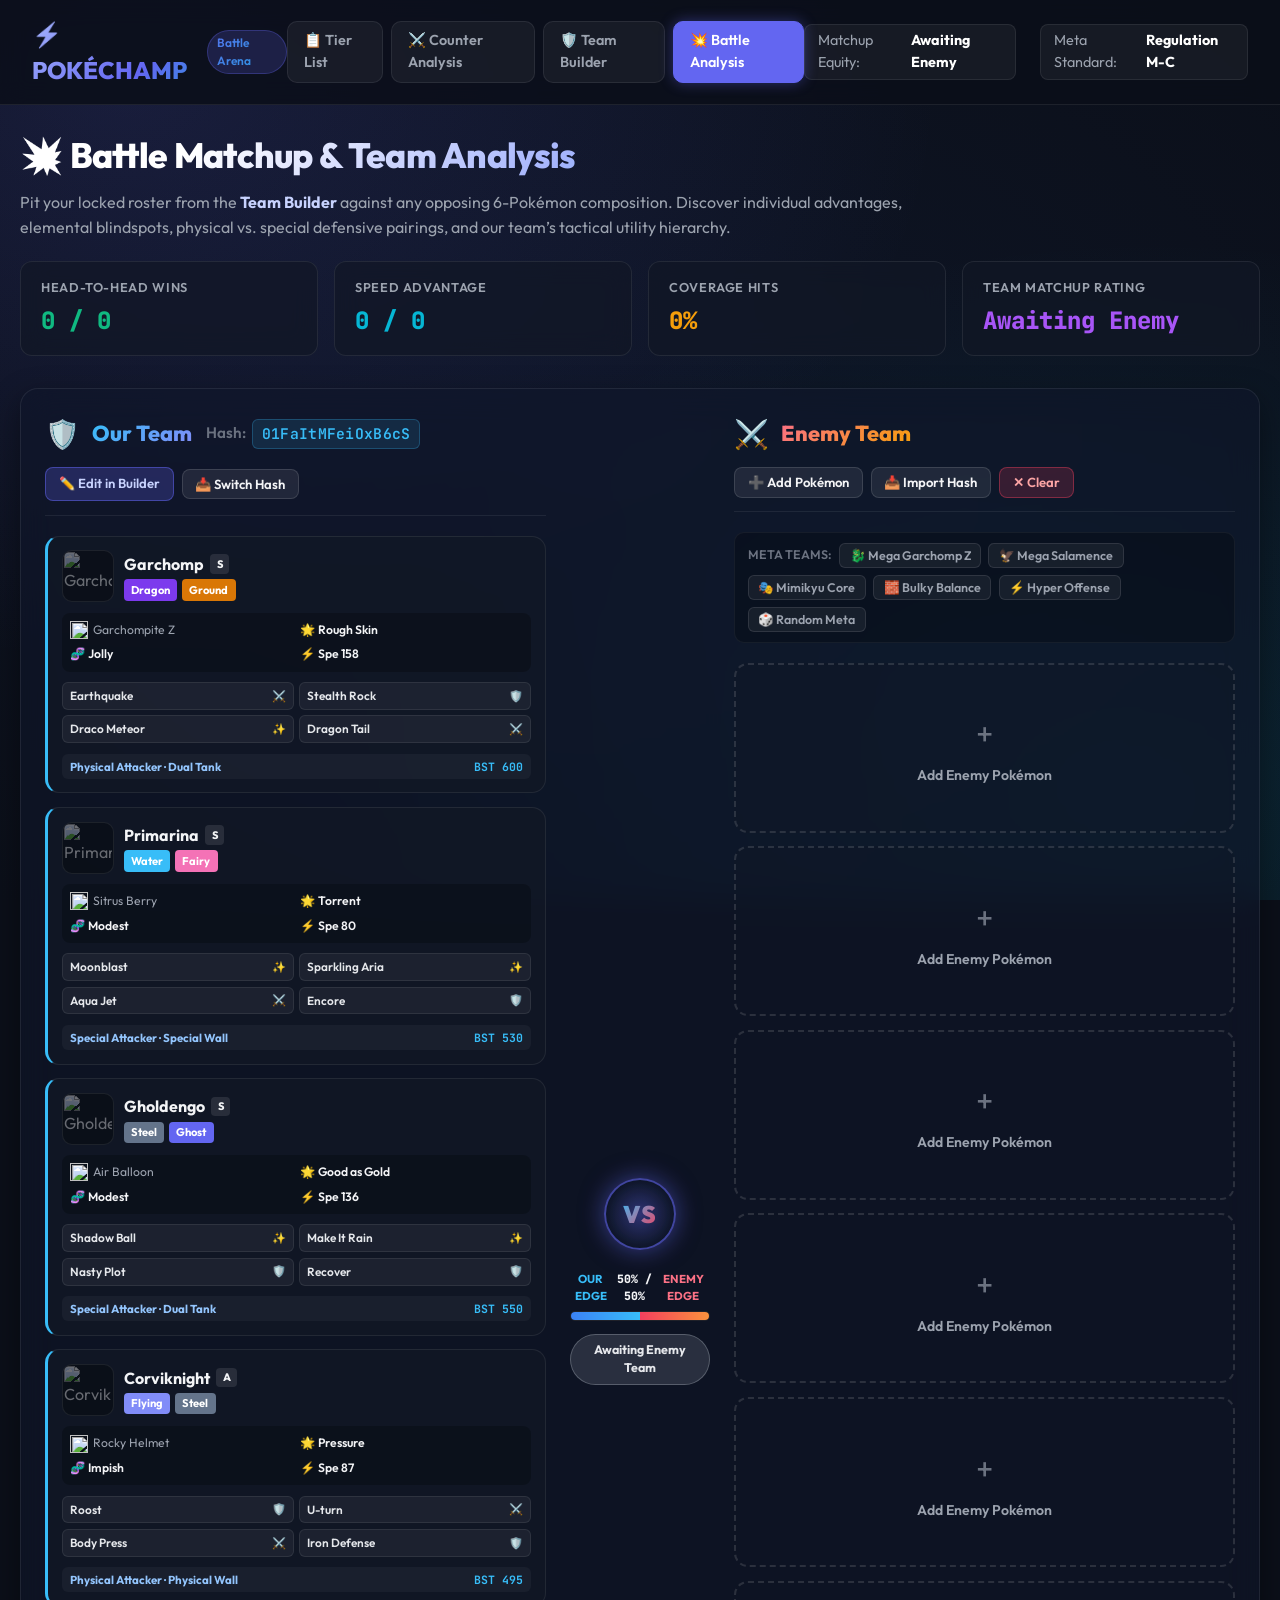
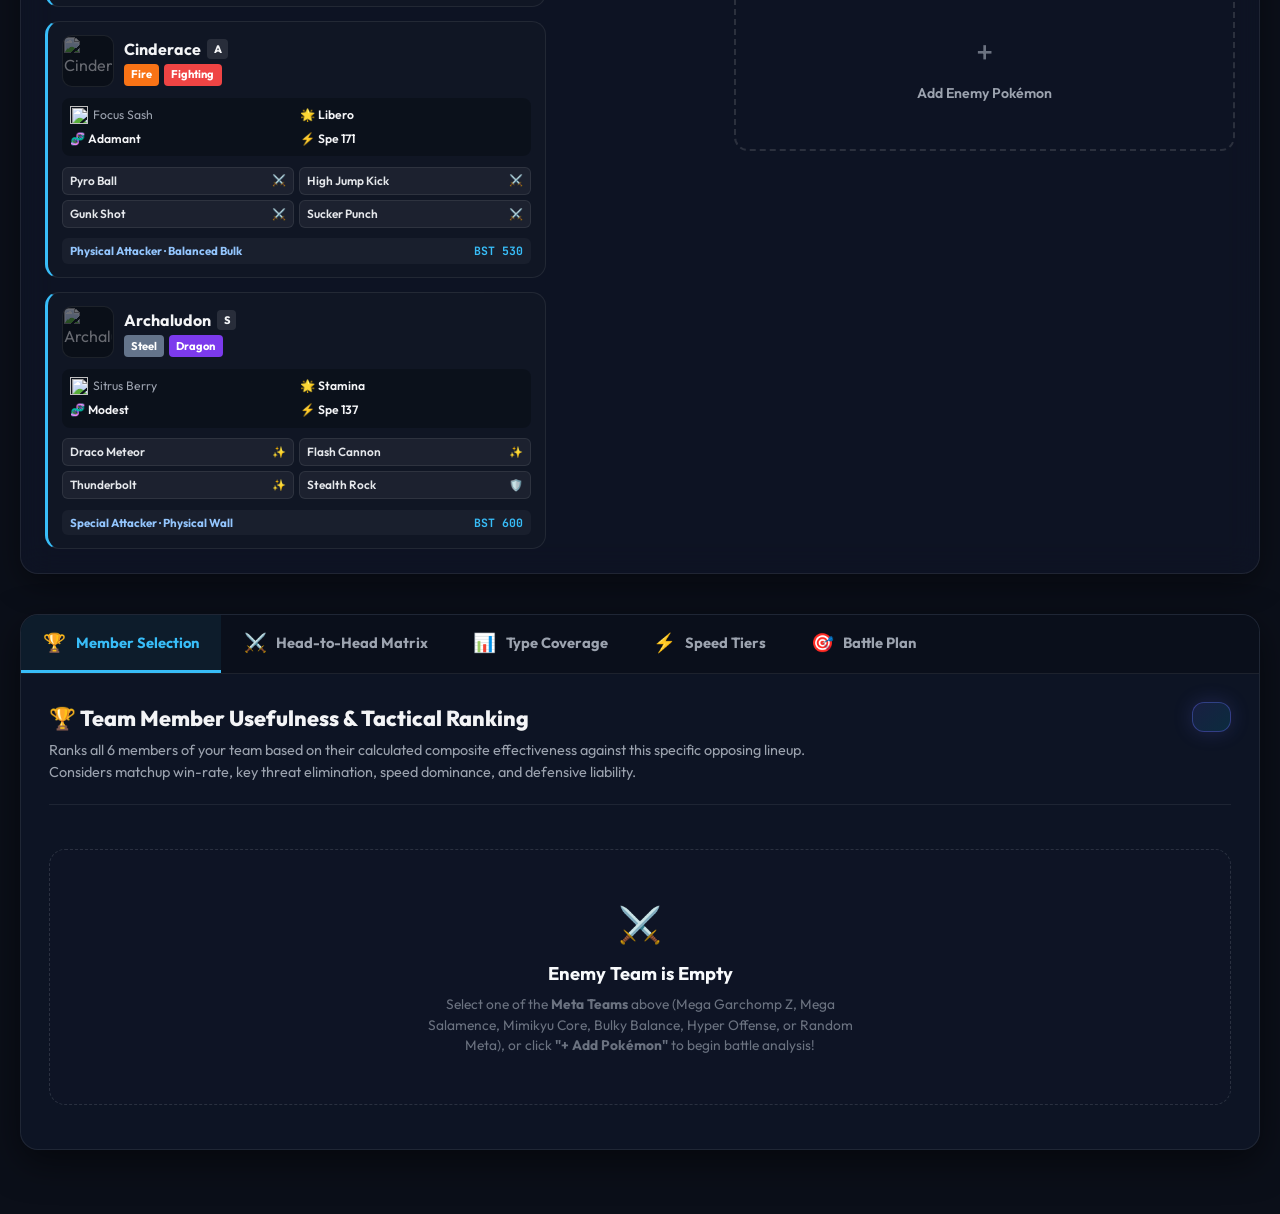
==== battle.html @ 0477feac "feat(teambuilder): refine roster stats alignment, rename STAB attacks tooltip, and shorten tab label" ====
<!DOCTYPE html>
<html lang="en">
<head>
  <meta charset="UTF-8">
  <meta name="viewport" content="width=device-width, initial-scale=1.0">
  <title>PokéChamp — Battle Analysis & Competitive Team Matchup Simulator</title>
  <meta name="description" content="Simulate competitive Pokémon 6v6 team battles. Analyzes head-to-head advantage, offensive type coverage, defensive exposure, speed tier ladder across 12 Pokémon, and ranks team member usefulness.">
  <link rel="stylesheet" href="index.css?v=2.8">
  <link rel="stylesheet" href="teambuilder.css?v=2.7">
  <link rel="stylesheet" href="battle.css?v=2.5">
</head>
<body>

  <!-- Top Navigation Header -->
  <header class="header-nav">
    <div class="brand">
      <span>⚡ POKÉCHAMP</span>
      <span class="brand-badge">Battle Arena</span>
    </div>
    <nav class="page-nav">
      <a href="index.html" class="page-nav-btn">📋 Tier List</a>
      <a href="counter.html" class="page-nav-btn">⚔️ Counter Analysis</a>
      <a href="teambuilder.html" class="page-nav-btn">🛡️ Team Builder</a>
      <a href="battle.html" class="page-nav-btn active">💥 Battle Analysis</a>
    </nav>
    <div class="nav-stats">
      <div class="stat-pill">
        <span>Matchup Equity:</span>
        <strong id="nav-matchup-equity">Calculating...</strong>
      </div>
      <div class="stat-pill">
        <span>Meta Standard:</span>
        <strong>Regulation M-C</strong>
      </div>
    </div>
  </header>

  <!-- Main Container -->
  <main class="container battle-container">

    <!-- Hero Header -->
    <section class="battle-hero">
      <div class="battle-hero-text">
        <h1 class="battle-title">💥 Battle Matchup & Team Analysis</h1>
        <p class="battle-subtitle">
          Pit your locked roster from the <strong>Team Builder</strong> against any opposing 6-Pokémon composition. 
          Discover individual advantages, elemental blindspots, physical vs. special defensive pairings, and our team’s tactical utility hierarchy.
        </p>
      </div>

      <!-- Quick Action Badges -->
      <div class="battle-hero-stats" id="battle-summary-strip">
        <div class="hero-stat-card">
          <span class="stat-label">Head-to-Head Wins</span>
          <span class="stat-value text-emerald" id="stat-wins-count">0 / 36</span>
        </div>
        <div class="hero-stat-card">
          <span class="stat-label">Speed Advantage</span>
          <span class="stat-value text-cyan" id="stat-speed-edge">0 / 36</span>
        </div>
        <div class="hero-stat-card">
          <span class="stat-label">Coverage Hits</span>
          <span class="stat-value text-amber" id="stat-coverage-rate">0%</span>
        </div>
        <div class="hero-stat-card">
          <span class="stat-label">Team Matchup Rating</span>
          <span class="stat-value text-purple" id="stat-overall-verdict">—</span>
        </div>
      </div>
    </section>

    <!-- Head-to-Head Rosters Section -->
    <section class="roster-arena-card">
      <div class="roster-arena-grid">

        <!-- Column 1: Our Team (Locked from Team Builder) -->
        <div class="roster-col roster-col-our">
          <div class="roster-header">
            <div class="roster-title-group">
              <span class="roster-icon">🛡️</span>
              <div class="roster-title-with-hash">
                <h2 class="roster-title">Our Team</h2>
                <span class="teamhash-tag">Hash: <code id="our-hash-code">0000000000000000</code></span>
              </div>
            </div>
            <div class="roster-actions">
              <a id="btn-edit-in-teambuilder" href="teambuilder.html" class="btn-battle-pill btn-tb-edit" title="Edit this team in Team Builder">
                ✏️ Edit in Builder
              </a>
              <button id="btn-switch-our-hash" class="btn-battle-pill" title="Load a different teamhash">
                📥 Switch Hash
              </button>
            </div>
          </div>

          <!-- Our Team 6 Cards -->
          <div class="battle-slots-grid" id="our-slots-grid">
            <!-- Dynamically populated via JS -->
          </div>
        </div>

        <!-- Center Matchup Balance Hub -->
        <div class="roster-center-vs">
          <div class="vs-glow-orb">
            <span class="vs-text">VS</span>
          </div>
          <div class="matchup-meter-wrap">
            <div class="meter-labels">
              <span class="our-side-label">Our Edge</span>
              <span id="meter-ratio-text" class="meter-ratio">50% / 50%</span>
              <span class="enemy-side-label">Enemy Edge</span>
            </div>
            <div class="meter-bar-track">
              <div id="meter-bar-fill-our" class="meter-fill-our" style="width: 50%;"></div>
              <div id="meter-bar-fill-enemy" class="meter-fill-enemy" style="width: 50%;"></div>
            </div>
            <div id="matchup-verdict-pill" class="matchup-verdict-pill verdict-even">
              Balanced Matchup
            </div>
          </div>
        </div>

        <!-- Column 2: Enemy Team (Editable) -->
        <div class="roster-col roster-col-enemy">
          <div class="roster-header">
            <div class="roster-title-group">
              <span class="roster-icon">⚔️</span>
              <div>
                <h2 class="roster-title">Enemy Team</h2>
              </div>
            </div>
            <div class="roster-actions">
              <button id="btn-add-enemy-poke" class="btn-battle-pill" title="Add or Replace Enemy Pokémon">
                ➕ Add Pokémon
              </button>
              <button id="btn-import-enemy-hash" class="btn-battle-pill" title="Import an enemy teamhash">
                📥 Import Hash
              </button>
              <button id="btn-clear-enemy-team" class="btn-battle-pill btn-danger" title="Clear all enemy slots">
                ✕ Clear
              </button>
            </div>
          </div>

          <!-- Enemy Presets Bar -->
          <div class="enemy-presets-strip">
            <span class="presets-label">Meta Teams:</span>
            <button class="preset-pill-btn" data-preset="garchomp-z">🐉 Mega Garchomp Z</button>
            <button class="preset-pill-btn" data-preset="salamence">🦅 Mega Salamence</button>
            <button class="preset-pill-btn" data-preset="mimikyu">🎭 Mimikyu Core</button>
            <button class="preset-pill-btn" data-preset="balance">🧱 Bulky Balance</button>
            <button class="preset-pill-btn" data-preset="hyper">⚡ Hyper Offense</button>
            <button class="preset-pill-btn" data-preset="random">🎲 Random Meta</button>
          </div>

          <!-- Enemy 6 Cards -->
          <div class="battle-slots-grid" id="enemy-slots-grid">
            <!-- Dynamically populated via JS -->
          </div>
        </div>

      </div>
    </section>

    <!-- Deep Battle Intelligence Tabs -->
    <section class="analysis-tabs-card">
      <div class="tabs-nav-bar">
        <button class="analysis-tab-btn active" data-tab="rankings">
          <span class="tab-icon">🏆</span>
          <span class="tab-title">Member Selection</span>
        </button>
        <button class="analysis-tab-btn" data-tab="matrix">
          <span class="tab-icon">⚔️</span>
          <span class="tab-title">Head-to-Head Matrix</span>
        </button>
        <button class="analysis-tab-btn" data-tab="coverage">
          <span class="tab-icon">📊</span>
          <span class="tab-title">Type Coverage</span>
        </button>
        <button class="analysis-tab-btn" data-tab="speed">
          <span class="tab-icon">⚡</span>
          <span class="tab-title">Speed Tiers</span>
        </button>
        <button class="analysis-tab-btn" data-tab="tactics">
          <span class="tab-icon">🎯</span>
          <span class="tab-title">Battle Plan</span>
        </button>
      </div>

      <!-- Tab Content Area -->
      <div class="tab-pane-container">

        <!-- ========================================================= -->
        <!-- TAB 1: Member Usefulness & Ranking -->
        <!-- ========================================================= -->
        <div class="battle-pane active" id="pane-rankings">
          <div class="pane-hero-intro">
            <div>
              <h3 class="pane-title">🏆 Team Member Usefulness & Tactical Ranking</h3>
              <p class="pane-desc">
                Ranks all 6 members of your team based on their calculated composite effectiveness against this specific opposing lineup.
                Considers matchup win-rate, key threat elimination, speed dominance, and defensive liability.
              </p>
            </div>
            <div id="recommended-lead-callout" class="lead-callout-card">
              <!-- Dynamically populated with recommended lead -->
            </div>
          </div>

          <div class="member-rankings-grid" id="member-rankings-grid">
            <!-- Dynamically rendered ranking cards #1 to #6 -->
          </div>
        </div>

        <!-- ========================================================= -->
        <!-- TAB 2: Head-to-Head 6x6 Matrix -->
        <!-- ========================================================= -->
        <div class="battle-pane" id="pane-matrix">
          <div class="pane-hero-intro">
            <div>
              <h3 class="pane-title">⚔️ Head-to-Head 6×6 Matchup Advantage Matrix</h3>
              <p class="pane-desc">
                Direct pairing of every Pokémon on your team against each member of the opposing squad.
                Click on any cell to open the <strong>Detailed Duel Breakdown</strong> with speed calculations, move-by-move multipliers, and stat matchups.
              </p>
            </div>
            <div class="matrix-legend">
              <span class="legend-badge lg-win-plus">+2 Decisive Win</span>
              <span class="legend-badge lg-win">+1 Favorable</span>
              <span class="legend-badge lg-even">0 Even Matchup</span>
              <span class="legend-badge lg-lose">-1 Unfavorable</span>
              <span class="legend-badge lg-lose-minus">-2 Hard Countered</span>
            </div>
          </div>

          <!-- Matrix Table Container -->
          <div class="matrix-table-wrap">
            <table class="matchup-matrix-table" id="matchup-matrix-table">
              <!-- Rendered via JS -->
            </table>
          </div>
        </div>

        <!-- ========================================================= -->
        <!-- TAB 3: Type Coverage & Vulnerability -->
        <!-- ========================================================= -->
        <div class="battle-pane" id="pane-coverage">
          <div class="pane-hero-intro">
            <div>
              <h3 class="pane-title">📊 Elemental Type Coverage & Team Vulnerabilities</h3>
              <p class="pane-desc">
                Examines how thoroughly your team's damaging moves cover the enemy roster, identifies unchecked defensive blindspots, and checks for dangerous shared weaknesses against their offensive arsenal.
              </p>
            </div>
          </div>

          <div class="coverage-split-layout">
            <!-- Left: Offensive Coverage against their 6 -->
            <div class="coverage-box">
              <div class="coverage-box-header">
                <h4>🎯 Offensive Threat Coverage (Our Moves vs Their Pokémon)</h4>
                <span class="badge-accent" id="coverage-score-pill">Coverage: 0 / 6</span>
              </div>
              <p class="box-sub">Super-effective (2× / 4×) move availability for each enemy target:</p>
              
              <div class="enemy-coverage-list" id="enemy-coverage-list">
                <!-- Dynamically populated -->
              </div>

              <!-- Blindspots Warning Box -->
              <div id="blindspots-warning-box" class="blindspots-box">
                <!-- Dynamically populated -->
              </div>
            </div>

            <!-- Right: Defensive Exposure vs Enemy STABs & Moves -->
            <div class="coverage-box">
              <div class="coverage-box-header">
                <h4>🛡️ Defensive Exposure (Enemy Threats vs Our Team)</h4>
                <span class="badge-accent">Defensive Integrity</span>
              </div>
              <p class="box-sub">Elemental attacking types carried by the enemy and how our team withstands them:</p>

              <div class="enemy-threats-grid" id="enemy-threats-grid">
                <!-- Dynamically populated with type breakdown -->
              </div>

              <!-- Shared Team Weakness Alert Box -->
              <div id="shared-weakness-box" class="shared-weakness-box">
                <!-- Dynamically populated -->
              </div>
            </div>
          </div>

          <!-- All 18 Types Matrix Row -->
          <div class="all-types-coverage-section">
            <h4 class="sub-heading">🌐 Comprehensive 18-Type Enemy Weakness Distribution</h4>
            <p class="sub-desc">Count of enemy Pokémon vulnerable to each elemental type:</p>
            <div class="types-weakness-pills-row" id="types-weakness-pills-row">
              <!-- 18 type pills rendered with count of enemy weaknesses -->
            </div>
          </div>
        </div>

        <!-- ========================================================= -->
        <!-- TAB 4: Speed Tier Analysis across 12 Pokémon -->
        <!-- ========================================================= -->
        <div class="battle-pane" id="pane-speed">
          <div class="pane-hero-intro">
            <div>
              <h3 class="pane-title">⚡ Speed Tier Ladder & Turn-Order Control</h3>
              <p class="pane-desc">
                Comprehensive speed hierarchy across all 12 Pokémon on the field. Analyzes exact Level 50 Speed stats factoring in Mega Evolutions, Choice Scarf (1.5×), nature modifiers, and common EV spreads to identify turn-order control and speed-tie coinflips.
              </p>
            </div>
          </div>

          <!-- Speed KPIs Overview -->
          <div class="speed-kpis-grid">
            <div class="speed-kpi-card" id="kpi-speed-control">
              <span class="speed-kpi-label">Field Speed Control</span>
              <div class="speed-kpi-val" id="val-speed-control">—</div>
              <span class="speed-kpi-sub" id="sub-speed-control">Analyzing turn orders...</span>
            </div>

            <div class="speed-kpi-card" id="kpi-speed-fastest">
              <span class="speed-kpi-label">Fastest on Field</span>
              <div class="speed-kpi-val" id="val-speed-fastest">—</div>
              <span class="speed-kpi-sub" id="sub-speed-fastest">—</span>
            </div>

            <div class="speed-kpi-card" id="kpi-speed-averages">
              <span class="speed-kpi-label">Average Team Speed</span>
              <div class="speed-kpi-val" id="val-speed-averages">—</div>
              <span class="speed-kpi-sub" id="sub-speed-averages">Our Team vs Enemy Team</span>
            </div>

            <div class="speed-kpi-card" id="kpi-speed-ties">
              <span class="speed-kpi-label">Speed Ties & Clashes</span>
              <div class="speed-kpi-val" id="val-speed-ties">0</div>
              <span class="speed-kpi-sub" id="sub-speed-ties">50/50 turn-order coinflips</span>
            </div>
          </div>

          <!-- Common EV Spreads & Item Multiplier Distribution Breakdown -->
          <div class="speed-spreads-summary-card">
            <div class="spreads-summary-header">
              <div class="spreads-summary-title">
                <span class="icon">📊</span>
                <h4>EV Spread & Speed-Affecting Items Distribution (12 Pokémon)</h4>
              </div>
              <span class="spreads-summary-note">Counts based on active builds & meta database profiles</span>
            </div>
            <div class="spreads-distribution-grid" id="speed-spreads-distribution">
              <!-- Rendered via JS -->
            </div>
          </div>

          <!-- The Complete 12-Pokémon Speed Ladder -->
          <div class="speed-ladder-card">
            <div class="speed-ladder-header">
              <div class="speed-ladder-title-col">
                <h4 class="sub-heading">🏁 12-Pokémon Turn-Order Ladder</h4>
                <p class="speed-ladder-sub">Sorted descending by active Level 50 Speed stat. Visualizes exact brackets and outspeed margins.</p>
              </div>
              <div class="speed-ladder-legend">
                <span class="legend-pill our"><span class="dot"></span> Our Team</span>
                <span class="legend-pill enemy"><span class="dot"></span> Enemy Team</span>
              </div>
            </div>
            <div class="speed-ladder-rows-wrap" id="battle-speed-ladder">
              <!-- Rendered via JS -->
            </div>
          </div>

          <!-- Head-to-Head Speed Matchup Breakdown Grid -->
          <div class="speed-h2h-section">
            <div class="speed-h2h-header">
              <h4 class="sub-heading">⚔️ Our Team Outspeed Matrix vs Opponent Roster</h4>
              <p class="speed-h2h-sub">Breakdown of which enemy Pokémon each of your team members outspeeds, ties with, or is outsped by.</p>
            </div>
            <div class="speed-h2h-grid" id="speed-h2h-cards-grid">
              <!-- Rendered via JS -->
            </div>
          </div>
        </div>

        <!-- ========================================================= -->
        <!-- TAB 5: Tactical Battle Plan -->
        <!-- ========================================================= -->
        <div class="battle-pane" id="pane-tactics">
          <div class="pane-hero-intro">
            <div>
              <h3 class="pane-title">🎯 Tactical Matchup Strategy & Execution Plan</h3>
              <p class="pane-desc">
                Comprehensive match strategy synthesized from head-to-head simulations, speed brackets, and defensive pivot routes.
              </p>
            </div>
          </div>

          <div class="tactics-cards-grid">
            <!-- Card 1: 3v3 Singles Bring-3 Selection -->
            <div class="tactics-card">
              <div class="tactics-card-head">
                <span class="t-icon">🥇</span>
                <h4>Recommended 3-Pokémon Core (Bring-3 Ranked)</h4>
              </div>
              <div id="tactics-bring3-content" class="tactics-card-body">
                <!-- Populated via JS -->
              </div>
            </div>

            <!-- Card 2: Turn 1 Lead Strategy -->
            <div class="tactics-card">
              <div class="tactics-card-head">
                <span class="t-icon">⚡</span>
                <h4>Opening Lead & Turn 1 Gameplan</h4>
              </div>
              <div id="tactics-lead-content" class="tactics-card-body">
                <!-- Populated via JS -->
              </div>
            </div>

            <!-- Card 3: Priority Win Condition -->
            <div class="tactics-card">
              <div class="tactics-card-head">
                <span class="t-icon">👑</span>
                <h4>Primary Win Condition & Late Game</h4>
              </div>
              <div id="tactics-wincon-content" class="tactics-card-body">
                <!-- Populated via JS -->
              </div>
            </div>

            <!-- Card 4: Most Dangerous Enemy Sweeper -->
            <div class="tactics-card">
              <div class="tactics-card-head">
                <span class="t-icon">🚨</span>
                <h4>Enemy's Most Dangerous Threat</h4>
              </div>
              <div id="tactics-threat-content" class="tactics-card-body">
                <!-- Populated via JS -->
              </div>
            </div>
          </div>
        </div>

      </div>
    </section>

  </main>

  <!-- ========================================================= -->
  <!-- MODAL 1: Enemy Pokémon Selector Modal -->
  <!-- ========================================================= -->
  <div class="modal-overlay" id="modal-enemy-picker">
    <div class="modal-card modal-picker-card">
      <div class="modal-header">
        <div class="modal-title-wrap">
          <span class="modal-icon">➕</span>
          <h3>Add Enemy Pokémon (Slot <span id="picker-target-slot-num">1</span>)</h3>
        </div>
        <button class="modal-close-btn" id="btn-close-picker">✕</button>
      </div>

      <!-- Search & Filters -->
      <div class="picker-filter-bar">
        <div class="search-input-wrap">
          <span class="search-icon">🔍</span>
          <input type="text" id="picker-search-input" placeholder="Search by name, type, ability, or move..." autocomplete="off">
          <button id="picker-search-clear" class="btn-input-clear">✕</button>
        </div>

        <div class="picker-tier-buttons" id="picker-tier-buttons">
          <button class="picker-pill active" data-tier="ALL">All Tiers</button>
          <button class="picker-pill" data-tier="S">S Tier</button>
          <button class="picker-pill" data-tier="A">A Tier</button>
          <button class="picker-pill" data-tier="B">B Tier</button>
          <button class="picker-pill" data-tier="C">C Tier</button>
        </div>

        <div class="picker-type-select-wrap">
          <select id="picker-type-select" class="picker-select">
            <option value="ALL">All Types</option>
            <option value="Normal">Normal</option>
            <option value="Fire">Fire</option>
            <option value="Water">Water</option>
            <option value="Grass">Grass</option>
            <option value="Electric">Electric</option>
            <option value="Ice">Ice</option>
            <option value="Fighting">Fighting</option>
            <option value="Poison">Poison</option>
            <option value="Ground">Ground</option>
            <option value="Flying">Flying</option>
            <option value="Psychic">Psychic</option>
            <option value="Bug">Bug</option>
            <option value="Rock">Rock</option>
            <option value="Ghost">Ghost</option>
            <option value="Dragon">Dragon</option>
            <option value="Steel">Steel</option>
            <option value="Dark">Dark</option>
            <option value="Fairy">Fairy</option>
          </select>
        </div>
      </div>

      <!-- Results Grid -->
      <div class="picker-results-grid" id="picker-results-grid">
        <!-- Dynamically populated with Pokémon cards -->
      </div>
    </div>
  </div>

  <!-- ========================================================= -->
  <!-- MODAL 2: Switch Our Team Hash Modal -->
  <!-- ========================================================= -->
  <div class="modal-overlay" id="modal-switch-hash">
    <div class="modal-card modal-hash-card">
      <div class="modal-header">
        <div class="modal-title-wrap">
          <span class="modal-icon">📥</span>
          <h3>Switch Team Hash</h3>
        </div>
        <button class="modal-close-btn" id="btn-close-hash-modal">✕</button>
      </div>

      <div class="modal-body-content">
        <p class="modal-desc">
          Enter a 16-character alphanumeric <strong>teamhash</strong> generated from the PokéChamp Team Builder to test a different team roster:
        </p>

        <div class="hash-input-group">
          <input type="text" id="input-switch-hash" class="hash-input" maxlength="16" placeholder="e.g. 8k9X12bQ0A4mZ7yL" autocomplete="off" spellcheck="false">
          <button id="btn-confirm-switch-hash" class="btn-modal-action">Load Team</button>
        </div>

        <div class="modal-quick-presets">
          <span class="quick-label">Or load a meta preset:</span>
          <button class="btn-preset-mini" data-preset="garchomp-z">Mega Garchomp Z</button>
          <button class="btn-preset-mini" data-preset="salamence">Mega Salamence</button>
          <button class="btn-preset-mini" data-preset="mimikyu">Mimikyu Core</button>
          <button class="btn-preset-mini" data-preset="balance">Bulky Balance</button>
          <button class="btn-preset-mini" data-preset="hyper">Hyper Offense</button>
        </div>
      </div>
    </div>
  </div>

  <!-- ========================================================= -->
  <!-- MODAL 3: Detailed Duel Breakdown Modal (Clicked from Matrix) -->
  <!-- ========================================================= -->
  <div class="modal-overlay" id="modal-duel-detail">
    <div class="modal-card modal-duel-card">
      <div class="modal-header">
        <div class="modal-title-wrap">
          <span class="modal-icon">⚔️</span>
          <h3>Head-to-Head Duel Simulation</h3>
        </div>
        <button class="modal-close-btn" id="btn-close-duel-modal">✕</button>
      </div>

      <div class="duel-modal-body" id="duel-modal-body">
        <!-- Rendered dynamically via JS -->
      </div>
    </div>
  </div>

  <!-- ========================================================= -->
  <!-- MODAL 4: Import Enemy Team Hash Modal -->
  <!-- ========================================================= -->
  <div class="modal-overlay" id="modal-enemy-hash">
    <div class="modal-card modal-hash-card">
      <div class="modal-header">
        <div class="modal-title-wrap">
          <span class="modal-icon">⚔️</span>
          <h3>Import Enemy Team Hash</h3>
        </div>
        <button class="modal-close-btn" id="btn-close-enemy-hash-modal">✕</button>
      </div>

      <div class="modal-body-content">
        <p class="modal-desc">
          Paste a 16-character alphanumeric teamhash to load an exact enemy composition:
        </p>

        <div class="hash-input-group">
          <input type="text" id="input-enemy-hash" class="hash-input" maxlength="16" placeholder="e.g. 8k9X12bQ0A4mZ7yL" autocomplete="off" spellcheck="false">
          <button id="btn-confirm-enemy-hash" class="btn-modal-action">Import Enemy</button>
        </div>
      </div>
    </div>
  </div>

  <!-- ========================================================= -->
  <!-- MODAL 5: Edit Enemy Pokémon Modal -->
  <!-- ========================================================= -->
  <div class="modal-overlay" id="modal-enemy-editor">
    <div class="modal-card modal-editor-card">
      <div class="modal-header">
        <div class="modal-title-wrap">
          <span class="modal-icon">✏️</span>
          <h3>Customize Enemy Pokémon: <span id="editor-poke-title-name">Pokémon</span> (Slot <span id="editor-slot-num">1</span>)</h3>
        </div>
        <div class="modal-header-actions">
          <button class="btn-battle-pill" id="editor-btn-replace" title="Replace with a different Pokémon">🔄 Replace Pokémon</button>
          <button class="modal-close-btn" id="btn-close-editor-modal">✕</button>
        </div>
      </div>

      <div class="editor-modal-body" id="editor-modal-body">
        <!-- Rendered dynamically via JS -->
      </div>

      <div class="editor-modal-footer">
        <button class="btn-battle-pill btn-danger" id="editor-btn-remove-slot">✕ Remove from Team</button>
        <button class="btn-modal-action" id="editor-btn-save-done">✓ Done & Apply</button>
      </div>
    </div>
  </div>

  <!-- Toast Notification Container -->
  <div id="battle-toast" class="battle-toast"></div>

  <!-- Scripts -->
  <script src="type-tooltip.js"></script>
  <script src="battle.js?v=2.5"></script>
</body>
</html>
---- index.css ----
/* Modern Glassmorphic Dark Theme CSS for PokéChamp */
@import url('https://fonts.googleapis.com/css2?family=Outfit:wght@300;400;500;600;700;800&family=JetBrains+Mono:wght@400;600&display=swap');

:root {
  --bg-dark: #0b0f19;
  --bg-card: rgba(18, 24, 38, 0.75);
  --bg-card-hover: rgba(28, 36, 56, 0.85);
  --border-card: rgba(255, 255, 255, 0.08);
  --border-accent: rgba(99, 102, 241, 0.3);
  
  --primary: #6366f1;
  --primary-glow: rgba(99, 102, 241, 0.4);
  --accent-cyan: #06b6d4;
  --accent-rose: #f43f5e;
  --accent-amber: #f59e0b;
  --accent-emerald: #10b981;

  --text-main: #f3f4f6;
  --text-muted: #9ca3af;
  --text-dim: #6b7280;

  --tier-s: #f43f5e;
  --tier-s-glow: rgba(244, 63, 94, 0.3);
  --tier-a: #f97316;
  --tier-a-glow: rgba(249, 115, 22, 0.3);
  --tier-b: #eab308;
  --tier-b-glow: rgba(234, 179, 8, 0.3);
  --tier-c: #3b82f6;
  --tier-c-glow: rgba(59, 130, 246, 0.3);
  --tier-d: #8b5cf6;
  --tier-d-glow: rgba(139, 92, 246, 0.3);
}

* {
  box-sizing: border-box;
  margin: 0;
  padding: 0;
}

body {
  font-family: 'Outfit', sans-serif;
  background-color: var(--bg-dark);
  background-image: 
    radial-gradient(at 10% 10%, rgba(99, 102, 241, 0.15) 0px, transparent 50%),
    radial-gradient(at 90% 90%, rgba(6, 182, 212, 0.12) 0px, transparent 50%),
    radial-gradient(at 50% 50%, rgba(15, 23, 42, 0.8) 0px, transparent 100%);
  background-attachment: fixed;
  color: var(--text-main);
  min-height: 100vh;
  line-height: 1.5;
}

/* Header & Hero */
.header-nav {
  position: sticky;
  top: 0;
  z-index: 100;
  background: rgba(11, 15, 25, 0.85);
  backdrop-filter: blur(12px);
  border-bottom: 1px solid var(--border-card);
  padding: 1rem 2rem;
  display: flex;
  justify-content: space-between;
  align-items: center;
}

.brand {
  display: flex;
  align-items: center;
  gap: 0.75rem;
  font-weight: 800;
  font-size: 1.5rem;
  background: linear-gradient(135deg, #a5b4fc, #6366f1, #06b6d4);
  -webkit-background-clip: text;
  -webkit-text-fill-color: transparent;
}

.brand-badge {
  background: rgba(99, 102, 241, 0.2);
  border: 1px solid var(--border-accent);
  color: #a5b4fc;
  font-size: 0.75rem;
  padding: 0.2rem 0.6rem;
  border-radius: 9999px;
  font-weight: 600;
}

.nav-stats {
  display: flex;
  gap: 1.5rem;
  font-size: 0.9rem;
  color: var(--text-muted);
}

.stat-pill {
  background: rgba(255, 255, 255, 0.05);
  padding: 0.35rem 0.8rem;
  border-radius: 8px;
  border: 1px solid var(--border-card);
  display: flex;
  align-items: center;
  gap: 0.5rem;
}

.stat-pill strong {
  color: #fff;
}

/* Page Navigation */
.page-nav {
  display: flex;
  gap: 0.5rem;
}

.page-nav-btn {
  background: rgba(255, 255, 255, 0.05);
  border: 1px solid var(--border-card);
  color: var(--text-muted);
  padding: 0.5rem 1rem;
  border-radius: 10px;
  font-weight: 600;
  cursor: pointer;
  transition: all 0.2s ease;
  text-decoration: none;
  font-size: 0.9rem;
  display: inline-flex;
  align-items: center;
  gap: 0.4rem;
}

.page-nav-btn:hover {
  background: rgba(255, 255, 255, 0.1);
  color: #fff;
}

.page-nav-btn.active {
  background: var(--primary);
  color: #fff;
  border-color: var(--primary);
  box-shadow: 0 0 14px var(--primary-glow);
}

/* Layout Container */
.container {
  max-width: 1400px;
  margin: 0 auto;
  padding: 2rem;
}

/* Control Bar */
.control-bar {
  background: var(--bg-card);
  backdrop-filter: blur(16px);
  border: 1px solid var(--border-card);
  border-radius: 16px;
  padding: 1.25rem;
  margin-bottom: 2rem;
  display: flex;
  flex-direction: column;
  gap: 1rem;
  box-shadow: 0 8px 32px rgba(0, 0, 0, 0.3);
}

.tier-tabs {
  display: flex;
  gap: 0.5rem;
  overflow-x: auto;
  padding-bottom: 0.25rem;
}

.tab-btn {
  background: rgba(255, 255, 255, 0.04);
  border: 1px solid var(--border-card);
  color: var(--text-muted);
  padding: 0.6rem 1.25rem;
  border-radius: 10px;
  font-weight: 600;
  cursor: pointer;
  transition: all 0.2s ease;
  display: flex;
  align-items: center;
  gap: 0.5rem;
  white-space: nowrap;
}

.tab-btn:hover {
  background: rgba(255, 255, 255, 0.08);
  color: #fff;
}

.tab-btn.active {
  background: var(--primary);
  color: #fff;
  border-color: var(--primary);
  box-shadow: 0 0 16px var(--primary-glow);
}

.tab-btn.tab-s.active { background: var(--tier-s); border-color: var(--tier-s); box-shadow: 0 0 16px var(--tier-s-glow); }
.tab-btn.tab-a.active { background: var(--tier-a); border-color: var(--tier-a); box-shadow: 0 0 16px var(--tier-a-glow); }
.tab-btn.tab-b.active { background: var(--tier-b); border-color: var(--tier-b); box-shadow: 0 0 16px var(--tier-b-glow); }
.tab-btn.tab-c.active { background: var(--tier-c); border-color: var(--tier-c); box-shadow: 0 0 16px var(--tier-c-glow); }
.tab-btn.tab-d.active { background: var(--tier-d); border-color: var(--tier-d); box-shadow: 0 0 16px var(--tier-d-glow); }

.filter-inputs {
  display: flex;
  gap: 1rem;
  flex-wrap: wrap;
}

.search-wrapper {
  flex: 1;
  min-width: 260px;
  position: relative;
}

.search-input {
  width: 100%;
  background: rgba(15, 23, 42, 0.8);
  border: 1px solid var(--border-card);
  border-radius: 10px;
  padding: 0.75rem 1rem 0.75rem 2.5rem;
  color: #fff;
  font-family: inherit;
  font-size: 0.95rem;
  outline: none;
  transition: all 0.2s ease;
}

.search-input:focus {
  border-color: var(--primary);
  box-shadow: 0 0 12px var(--primary-glow);
}

.search-icon {
  position: absolute;
  left: 0.85rem;
  top: 50%;
  transform: translateY(-50%);
  color: var(--text-dim);
  pointer-events: none;
}

.select-input {
  background: rgba(15, 23, 42, 0.8);
  border: 1px solid var(--border-card);
  border-radius: 10px;
  padding: 0.75rem 1rem;
  color: #fff;
  font-family: inherit;
  outline: none;
  cursor: pointer;
}

/* Flat Type Filter Section (Reference Screenshot 2) */
.type-filter-box {
  display: flex;
  flex-direction: column;
  gap: 0.6rem;
  background: rgba(15, 23, 42, 0.5);
  border: 1px solid rgba(255, 255, 255, 0.05);
  border-radius: 12px;
  padding: 0.85rem 1rem 0.95rem;
}

.type-filter-header {
  display: flex;
  justify-content: space-between;
  align-items: center;
}

.type-filter-title {
  font-size: 0.92rem;
  font-weight: 700;
  color: #94a3b8;
  letter-spacing: 0.02em;
}

.type-logic-toggle {
  display: inline-flex;
  align-items: center;
  background: rgba(15, 23, 42, 0.9);
  border: 1px solid rgba(255, 255, 255, 0.1);
  border-radius: 8px;
  padding: 2px;
  gap: 2px;
}

.logic-btn {
  padding: 4px 12px;
  border-radius: 6px;
  font-size: 0.78rem;
  font-weight: 800;
  border: none;
  background: transparent;
  color: #64748b;
  cursor: pointer;
  transition: all 0.15s ease;
  font-family: inherit;
}

.logic-btn:hover {
  color: #f1f5f9;
}

.logic-btn.active {
  background: #0284c7;
  color: #ffffff;
  box-shadow: 0 1px 4px rgba(2, 132, 199, 0.4);
}

.type-pills-row {
  display: flex;
  flex-wrap: wrap;
  gap: 0.45rem;
  align-items: center;
}

.type-btn-pill {
  display: inline-flex;
  align-items: center;
  gap: 6px;
  padding: 5px 12px;
  border-radius: 8px;
  font-size: 0.82rem;
  font-weight: 700;
  cursor: pointer;
  border: 1.5px solid transparent;
  background: var(--t-color, #64748b);
  color: #fff;
  transition: all 0.15s ease;
  text-shadow: 0 1px 2px rgba(0, 0, 0, 0.35);
  font-family: inherit;
  user-select: none;
  opacity: 0.88;
}

.type-btn-pill:hover {
  opacity: 1;
  transform: translateY(-1px);
  box-shadow: 0 2px 8px rgba(0, 0, 0, 0.35);
}

.type-pill-all {
  background: rgba(255, 255, 255, 0.08);
  color: #94a3b8;
  text-shadow: none;
  font-weight: 700;
}

.type-pill-all.active {
  background: #00a2ff;
  color: #fff;
  font-weight: 800;
  opacity: 1;
  box-shadow: 0 0 12px rgba(0, 162, 255, 0.4);
}

/* Dim unselected pills when one or more types are active */
.type-pills-row.has-selection .type-btn-pill:not(.selected):not(.type-pill-all) {
  opacity: 0.38;
  filter: grayscale(0.35) brightness(0.75);
}

.type-pills-row.has-selection .type-btn-pill:not(.selected):not(.type-pill-all):hover {
  opacity: 0.85;
  filter: none;
}

.type-btn-pill.selected {
  opacity: 1 !important;
  border-color: #ffffff;
  box-shadow: 0 0 14px var(--t-color, #6366f1), 0 2px 6px rgba(0, 0, 0, 0.4);
  transform: translateY(-1px);
  filter: none !important;
}

.t-icon {
  font-size: 0.85rem;
  line-height: 1;
}

/* Filter Mode Tabs (Type / Resistance) */
.filter-mode-tabs {
  display: inline-flex;
  align-items: center;
  background: rgba(15, 23, 42, 0.9);
  border: 1px solid rgba(255, 255, 255, 0.1);
  border-radius: 9px;
  padding: 2px;
  gap: 3px;
}

.filter-mode-tab {
  display: inline-flex;
  align-items: center;
  gap: 6px;
  padding: 5px 14px;
  border-radius: 7px;
  font-size: 0.82rem;
  font-weight: 700;
  border: none;
  background: transparent;
  color: #94a3b8;
  cursor: pointer;
  transition: all 0.18s ease;
  font-family: inherit;
}

.filter-mode-tab:hover {
  color: #fff;
}

.filter-mode-tab.active {
  background: var(--primary);
  color: #fff;
  box-shadow: 0 1px 6px rgba(99, 102, 241, 0.4);
}

.filter-mode-badge {
  display: inline-flex;
  align-items: center;
  justify-content: center;
  background: #f59e0b;
  color: #111;
  font-size: 0.68rem;
  font-weight: 800;
  border-radius: 999px;
  padding: 1px 6px;
  line-height: 1.2;
}

.filter-mode-tab.active .filter-mode-badge {
  background: #ffffff;
  color: var(--primary);
}

.resistance-hint-text {
  font-size: 0.78rem;
  color: var(--text-dim);
  margin-bottom: 0.45rem;
}

.resistance-hint-text strong {
  color: #cbd5e1;
}

/* Card Resistance Badges */
.card-res-row {
  display: flex;
  flex-wrap: wrap;
  gap: 4px;
  margin-top: 0.45rem;
}

.picker-res-badge {
  display: inline-flex;
  align-items: center;
  gap: 3px;
  font-size: 0.72rem;
  font-weight: 700;
  padding: 2px 7px;
  border-radius: 5px;
  background: rgba(34, 197, 94, 0.18);
  border: 1px solid rgba(34, 197, 94, 0.4);
  color: #4ade80;
}

.picker-res-badge.immune {
  background: rgba(168, 85, 247, 0.2);
  border-color: rgba(168, 85, 247, 0.5);
  color: #c084fc;
}

/* Filter Status Row */
.filter-status-row {
  display: flex;
  justify-content: space-between;
  align-items: center;
  padding-top: 0.5rem;
  border-top: 1px solid rgba(255, 255, 255, 0.05);
  font-size: 0.85rem;
}

.filter-status-text {
  color: var(--text-muted);
}

.filter-status-text strong {
  color: #fff;
  font-family: 'JetBrains Mono', monospace;
}

.clear-filters-btn {
  background: rgba(244, 63, 94, 0.15);
  border: 1px solid rgba(244, 63, 94, 0.3);
  color: #fb7185;
  padding: 0.25rem 0.65rem;
  border-radius: 6px;
  font-size: 0.75rem;
  font-weight: 600;
  cursor: pointer;
  transition: all 0.2s ease;
  display: inline-flex;
  align-items: center;
  gap: 0.3rem;
}

.clear-filters-btn:hover {
  background: var(--accent-rose);
  color: #fff;
}

/* Pokemon Grid */
.pokemon-grid {
  display: grid;
  grid-template-columns: repeat(auto-fill, minmax(360px, 1fr));
  gap: 1.5rem;
}

.poke-card {
  background: var(--bg-card);
  backdrop-filter: blur(14px);
  border: 1px solid var(--border-card);
  border-radius: 18px;
  padding: 1.25rem;
  transition: all 0.25s cubic-bezier(0.4, 0, 0.2, 1);
  position: relative;
  overflow: hidden;
  display: flex;
  flex-direction: column;
  justify-content: space-between;
  box-shadow: 0 4px 20px rgba(0, 0, 0, 0.25);
}

.poke-card:hover {
  transform: translateY(-5px);
  background: var(--bg-card-hover);
  border-color: var(--border-accent);
  box-shadow: 0 16px 36px rgba(0, 0, 0, 0.45);
}

/* Card Header & Pokemon Sprite Avatar */
.card-header {
  margin-bottom: 0.85rem;
}

.poke-identity {
  display: flex;
  align-items: center;
  gap: 0.85rem;
}

/* Sprite Frame with Type Radial Glow */
.poke-sprite-frame {
  width: 68px;
  height: 68px;
  min-width: 68px;
  min-height: 68px;
  border-radius: 14px;
  background: radial-gradient(circle at center, rgba(255, 255, 255, 0.08) 0%, rgba(15, 23, 42, 0.8) 80%);
  border: 1px solid rgba(255, 255, 255, 0.12);
  display: flex;
  align-items: center;
  justify-content: center;
  position: relative;
  overflow: hidden;
  box-shadow: inset 0 0 12px rgba(0, 0, 0, 0.5), 0 4px 10px rgba(0, 0, 0, 0.25);
  transition: all 0.3s cubic-bezier(0.34, 1.56, 0.64, 1);
}

.poke-sprite-frame::before {
  content: '';
  position: absolute;
  inset: -12px;
  border-radius: 50%;
  background: radial-gradient(circle, var(--type-glow, rgba(99, 102, 241, 0.3)) 0%, transparent 70%);
  opacity: 0.65;
  pointer-events: none;
  transition: opacity 0.3s ease, transform 0.3s ease;
}

.poke-card:hover .poke-sprite-frame {
  border-color: rgba(255, 255, 255, 0.25);
  box-shadow: inset 0 0 16px rgba(0, 0, 0, 0.4), 0 6px 18px rgba(0, 0, 0, 0.45);
}

.poke-card:hover .poke-sprite-frame::before {
  opacity: 1;
  transform: scale(1.15);
}

/* Crisp Pixelated Gen 5 Sprite */
.poke-card-sprite {
  width: 58px;
  height: 58px;
  object-fit: contain;
  image-rendering: pixelated;
  image-rendering: -moz-crisp-edges;
  image-rendering: crisp-edges;
  position: relative;
  z-index: 1;
  filter: drop-shadow(0 3px 6px rgba(0, 0, 0, 0.5));
  transition: transform 0.3s cubic-bezier(0.34, 1.56, 0.64, 1), filter 0.3s ease;
}

.poke-card:hover .poke-card-sprite {
  transform: translateY(-3px) scale(1.1);
  filter: drop-shadow(0 6px 10px rgba(0, 0, 0, 0.7));
}

/* Pokemon Info Block */
.poke-meta-block {
  display: flex;
  flex-direction: column;
  flex: 1;
  min-width: 0;
  gap: 0.15rem;
}

.poke-rank-row {
  display: flex;
  align-items: center;
  justify-content: space-between;
  gap: 0.5rem;
}

.poke-rank-badge {
  font-family: 'JetBrains Mono', monospace;
  font-size: 0.72rem;
  color: var(--text-dim);
  font-weight: 700;
  letter-spacing: 0.04em;
}

.poke-name {
  font-size: 1.25rem;
  font-weight: 700;
  color: #fff;
  white-space: nowrap;
  overflow: hidden;
  text-overflow: ellipsis;
  line-height: 1.25;
}

.tier-tag {
  font-weight: 800;
  font-size: 0.8rem;
  padding: 0.2rem 0.55rem;
  border-radius: 7px;
  text-transform: uppercase;
  color: #fff;
  box-shadow: 0 2px 8px rgba(0,0,0,0.3);
  letter-spacing: 0.03em;
}

.tier-tag.s { background: var(--tier-s); }
.tier-tag.a { background: var(--tier-a); }
.tier-tag.b { background: var(--tier-b); }
.tier-tag.c { background: var(--tier-c); }
.tier-tag.d { background: var(--tier-d); }

.type-badges {
  display: flex;
  gap: 0.35rem;
  align-items: center;
  flex-wrap: wrap;
  margin-top: 0.3rem;
  margin-bottom: 0.75rem;
}

.type-badge {
  font-size: 0.72rem;
  font-weight: 600;
  padding: 0.15rem 0.55rem;
  border-radius: 6px;
  text-transform: capitalize;
  color: #fff;
  background: rgba(255, 255, 255, 0.1);
  border: 1px solid rgba(255, 255, 255, 0.15);
  cursor: help;
  transition: transform 0.15s ease, filter 0.15s ease, box-shadow 0.15s ease;
  user-select: none;
}

.type-badge:hover {
  transform: translateY(-1px);
  filter: brightness(1.15);
  box-shadow: 0 3px 10px rgba(0, 0, 0, 0.35);
}

.bst-badge {
  background: rgba(255, 255, 255, 0.05);
  color: #a5b4fc;
  border-color: rgba(165, 180, 252, 0.25);
  font-family: 'JetBrains Mono', monospace;
  font-size: 0.7rem;
}

/* Elemental Type Colors & Ambient Sprite Glows */
.frame-Dragon   { --type-glow: rgba(111, 53, 252, 0.45); }
.frame-Ground   { --type-glow: rgba(224, 192, 104, 0.45); }
.frame-Water    { --type-glow: rgba(99, 144, 240, 0.45); }
.frame-Fairy    { --type-glow: rgba(214, 133, 173, 0.45); }
.frame-Ice      { --type-glow: rgba(150, 217, 214, 0.45); }
.frame-Flying   { --type-glow: rgba(168, 144, 240, 0.45); }
.frame-Bug      { --type-glow: rgba(166, 185, 26, 0.45); }
.frame-Fighting { --type-glow: rgba(194, 46, 40, 0.45); }
.frame-Steel    { --type-glow: rgba(183, 183, 206, 0.45); }
.frame-Ghost    { --type-glow: rgba(115, 87, 151, 0.45); }
.frame-Grass    { --type-glow: rgba(122, 199, 76, 0.45); }
.frame-Dark     { --type-glow: rgba(112, 87, 70, 0.45); }
.frame-Fire     { --type-glow: rgba(238, 129, 48, 0.45); }
.frame-Electric { --type-glow: rgba(247, 208, 44, 0.45); }
.frame-Rock     { --type-glow: rgba(182, 161, 54, 0.45); }
.frame-Poison   { --type-glow: rgba(163, 62, 161, 0.45); }
.frame-Normal   { --type-glow: rgba(168, 167, 122, 0.45); }
.frame-Psychic  { --type-glow: rgba(249, 85, 135, 0.45); }

.type-Dragon   { background: #6f35fc; }
.type-Ground   { background: #e0c068; color: #111; }
.type-Water    { background: #6390f0; }
.type-Fairy    { background: #d685ad; }
.type-Ice      { background: #96d9d6; color: #111; }
.type-Flying   { background: #a890f0; }
.type-Bug      { background: #a6b91a; color: #111; }
.type-Fighting { background: #c22e28; }
.type-Steel    { background: #b7b7ce; color: #111; }
.type-Ghost    { background: #735797; }
.type-Grass    { background: #7ac74c; color: #111; }
.type-Dark     { background: #705746; }
.type-Fire     { background: #ee8130; }
.type-Electric { background: #f7d02c; color: #111; }
.type-Rock     { background: #b6a136; }
.type-Poison   { background: #a33ea1; }
.type-Normal   { background: #a8a77a; color: #111; }
.type-Psychic  { background: #f95587; }

/* Card Internal Layout */
.card-body-content {
  display: flex;
  flex-direction: column;
  gap: 0.75rem;
}

/* Base Stats Block (Detailed horizontal bars) */
.card-stats-block {
  background: rgba(15, 23, 42, 0.65);
  border: 1px solid rgba(255, 255, 255, 0.06);
  border-radius: 12px;
  padding: 0.75rem 0.85rem;
}

.modal-stats-block {
  background: rgba(15, 23, 42, 0.75);
  border: 1px solid rgba(99, 102, 241, 0.25);
  border-radius: 14px;
  padding: 1rem 1.15rem;
}

.card-stats-header {
  display: flex;
  justify-content: space-between;
  align-items: center;
  margin-bottom: 0.55rem;
}

.card-section-title {
  font-size: 0.72rem;
  font-weight: 700;
  text-transform: uppercase;
  letter-spacing: 0.05em;
  color: #a5b4fc;
}

.stat-total-badge {
  font-family: 'JetBrains Mono', monospace;
  font-size: 0.72rem;
  color: var(--text-muted);
  background: rgba(255, 255, 255, 0.05);
  border: 1px solid rgba(255, 255, 255, 0.08);
  padding: 0.15rem 0.5rem;
  border-radius: 6px;
}

.stat-total-badge strong {
  color: #fff;
  font-weight: 700;
}

.stat-bars-list {
  display: flex;
  flex-direction: column;
  gap: 0.35rem;
}

.stat-bar-item {
  display: flex;
  align-items: center;
  gap: 0.5rem;
  font-size: 0.76rem;
}

.stat-label {
  width: 58px;
  color: var(--text-muted);
  font-size: 0.72rem;
  font-weight: 600;
  white-space: nowrap;
}

.stat-num {
  width: 28px;
  font-family: 'JetBrains Mono', monospace;
  font-weight: 700;
  color: #fff;
  text-align: right;
  font-size: 0.75rem;
}

.stat-bar-track {
  flex: 1;
  height: 6px;
  background: rgba(255, 255, 255, 0.08);
  border-radius: 9999px;
  overflow: hidden;
}

.stat-bar-fill {
  height: 100%;
  border-radius: 9999px;
  transition: width 0.35s ease;
}

/* Type Effectiveness Block (2 to 5 rows) */
.card-eff-block {
  display: flex;
  flex-direction: column;
  gap: 0.35rem;
}

.modal-eff-block {
  background: rgba(15, 23, 42, 0.75);
  border: 1px solid rgba(255, 255, 255, 0.08);
  border-radius: 14px;
  padding: 1rem 1.15rem;
}

.card-section-header {
  display: flex;
  justify-content: space-between;
  align-items: center;
  margin-bottom: 0.15rem;
}

.card-eff-list {
  display: flex;
  flex-direction: column;
  gap: 0.35rem;
}

.eff-row {
  display: flex;
  align-items: center;
  justify-content: space-between;
  gap: 0.6rem;
  padding: 0.35rem 0.6rem;
  border-radius: 8px;
  border: 1px solid transparent;
}

.eff-row-label {
  font-size: 0.72rem;
  font-weight: 700;
  white-space: nowrap;
  letter-spacing: 0.02em;
}

.eff-row-pills {
  display: flex;
  flex-wrap: wrap;
  gap: 0.25rem;
  justify-content: flex-end;
}

.eff-row-pills .type-badge {
  font-size: 0.66rem;
  font-weight: 700;
  padding: 0.1rem 0.42rem;
  border-radius: 5px;
}

/* Color Coding for 2 to 5 rows matching reference screenshot */
.eff-row-4x {
  background: rgba(244, 63, 94, 0.09);
  border-color: rgba(244, 63, 94, 0.24);
}
.eff-row-4x .eff-row-label {
  color: #fb7185;
}

.eff-row-2x {
  background: rgba(249, 115, 22, 0.09);
  border-color: rgba(249, 115, 22, 0.24);
}
.eff-row-2x .eff-row-label {
  color: #fb923c;
}

.eff-row-half {
  background: rgba(34, 197, 94, 0.09);
  border-color: rgba(34, 197, 94, 0.24);
}
.eff-row-half .eff-row-label {
  color: #4ade80;
}

.eff-row-quarter {
  background: rgba(16, 185, 129, 0.11);
  border-color: rgba(16, 185, 129, 0.26);
}
.eff-row-quarter .eff-row-label {
  color: #34d399;
}

.eff-row-0x {
  background: rgba(56, 189, 248, 0.09);
  border-color: rgba(56, 189, 248, 0.24);
}
.eff-row-0x .eff-row-label {
  color: #38bdf8;
}

/* Meta Summary & Action Buttons */
.card-meta-summary {
  background: rgba(15, 23, 42, 0.4);
  border: 1px solid rgba(255, 255, 255, 0.04);
  border-radius: 8px;
  padding: 0.4rem 0.6rem;
  font-size: 0.72rem;
  display: flex;
  flex-direction: column;
  gap: 0.15rem;
}

.meta-summary-item {
  display: flex;
  align-items: baseline;
  gap: 0.35rem;
  overflow: hidden;
  text-overflow: ellipsis;
  white-space: nowrap;
}

.meta-summary-label {
  color: var(--text-dim);
  font-weight: 600;
  font-size: 0.68rem;
  text-transform: uppercase;
  letter-spacing: 0.03em;
  flex-shrink: 0;
}

.meta-summary-value {
  color: var(--text-muted);
  overflow: hidden;
  text-overflow: ellipsis;
  white-space: nowrap;
}

.card-actions {
  display: flex;
  gap: 0.5rem;
  margin-top: 0.75rem;
}

.btn-details {
  flex: 1;
  background: rgba(99, 102, 241, 0.15);
  border: 1px solid var(--border-accent);
  color: #a5b4fc;
  padding: 0.55rem;
  border-radius: 10px;
  font-weight: 600;
  font-size: 0.85rem;
  cursor: pointer;
  transition: all 0.2s ease;
  text-align: center;
  display: inline-flex;
  align-items: center;
  justify-content: center;
  gap: 0.35rem;
}

.btn-details:hover {
  background: var(--primary);
  color: #fff;
  box-shadow: 0 0 16px var(--primary-glow);
}

.btn-in-team {
  background: rgba(16, 185, 129, 0.15);
  border: 1px solid rgba(16, 185, 129, 0.3);
  color: #34d399;
  padding: 0.55rem 0.85rem;
  border-radius: 10px;
  font-weight: 700;
  font-size: 0.82rem;
  display: inline-flex;
  align-items: center;
  gap: 0.35rem;
  cursor: default;
}

.btn-add-team {
  background: rgba(99, 102, 241, 0.2);
  border: 1px solid var(--primary);
  color: #a5b4fc;
  padding: 0.55rem 0.85rem;
  border-radius: 10px;
  font-weight: 700;
  cursor: pointer;
  font-size: 0.82rem;
  display: inline-flex;
  align-items: center;
  gap: 0.35rem;
  transition: all 0.2s ease;
}

.btn-add-team:hover {
  background: var(--primary);
  color: #fff;
  box-shadow: 0 0 14px var(--primary-glow);
}

/* Detail Modal */
.modal-overlay {
  position: fixed;
  inset: 0;
  background: rgba(5, 7, 13, 0.8);
  backdrop-filter: blur(12px);
  z-index: 1000;
  display: flex;
  align-items: center;
  justify-content: center;
  padding: 1.5rem;
  opacity: 0;
  pointer-events: none;
  transition: opacity 0.25s ease;
}

.modal-overlay.active {
  opacity: 1;
  pointer-events: auto;
}

.modal-content {
  background: #0f172a;
  border: 1px solid var(--border-card);
  border-radius: 24px;
  width: 100%;
  max-width: 850px;
  max-height: 90vh;
  overflow-y: auto;
  padding: 2rem;
  position: relative;
  box-shadow: 0 24px 48px rgba(0, 0, 0, 0.6);
}

.modal-close {
  position: absolute;
  top: 1.25rem;
  right: 1.25rem;
  background: rgba(255, 255, 255, 0.1);
  border: none;
  color: #fff;
  width: 36px;
  height: 36px;
  border-radius: 50%;
  font-size: 1.25rem;
  cursor: pointer;
  display: flex;
  align-items: center;
  justify-content: center;
  z-index: 10;
  transition: all 0.2s ease;
}

.modal-close:hover {
  background: var(--accent-rose);
  transform: rotate(90deg);
}

/* Modal Hero Banner with Sprite */
.modal-hero-banner {
  display: flex;
  align-items: center;
  gap: 1.25rem;
  border-bottom: 1px solid var(--border-card);
  padding-bottom: 1.25rem;
  flex-wrap: wrap;
  position: relative;
}

.modal-sprite-frame {
  width: 96px;
  height: 96px;
  min-width: 96px;
  min-height: 96px;
  border-radius: 20px;
  background: radial-gradient(circle at center, rgba(255, 255, 255, 0.1) 0%, rgba(15, 23, 42, 0.85) 80%);
  border: 1px solid rgba(255, 255, 255, 0.15);
  display: flex;
  align-items: center;
  justify-content: center;
  position: relative;
  overflow: hidden;
  box-shadow: inset 0 0 16px rgba(0, 0, 0, 0.5), 0 8px 24px rgba(0, 0, 0, 0.35);
}

.modal-sprite-frame::before {
  content: '';
  position: absolute;
  inset: -15px;
  border-radius: 50%;
  background: radial-gradient(circle, var(--type-glow, rgba(99, 102, 241, 0.35)) 0%, transparent 70%);
  opacity: 0.85;
  pointer-events: none;
}

.modal-poke-sprite {
  width: 82px;
  height: 82px;
  object-fit: contain;
  image-rendering: pixelated;
  image-rendering: -moz-crisp-edges;
  image-rendering: crisp-edges;
  position: relative;
  z-index: 1;
  filter: drop-shadow(0 4px 10px rgba(0, 0, 0, 0.6));
}

.modal-hero-details {
  flex: 1;
  min-width: 220px;
}

.modal-meta-row {
  display: flex;
  align-items: center;
  gap: 0.6rem;
  flex-wrap: wrap;
}

.modal-poke-name {
  font-size: 2.2rem;
  font-weight: 800;
  color: #fff;
  line-height: 1.1;
  margin-top: 0.2rem;
}

.modal-hero-action {
  display: flex;
  flex-direction: column;
  align-items: flex-end;
  gap: 0.5rem;
}

.modal-team-btn {
  padding: 0.55rem 1.1rem;
  border-radius: 10px;
  font-weight: 700;
  font-size: 0.85rem;
  display: inline-flex;
  align-items: center;
  gap: 0.4rem;
  cursor: pointer;
  transition: all 0.2s ease;
  border: none;
}

.modal-team-btn.add {
  background: var(--primary);
  color: #fff;
  box-shadow: 0 0 14px var(--primary-glow);
}

.modal-team-btn.add:hover {
  filter: brightness(1.15);
  transform: translateY(-2px);
}

.modal-team-btn.taken {
  background: rgba(16, 185, 129, 0.15);
  border: 1px solid rgba(16, 185, 129, 0.3);
  color: #34d399;
  cursor: default;
}

/* Teammates Flow */
.teammates-flow {
  display: flex;
  flex-wrap: wrap;
  gap: 0.6rem;
}

.teammate-pill {
  background: rgba(255, 255, 255, 0.05);
  border: 1px solid rgba(255, 255, 255, 0.08);
  border-radius: 10px;
  padding: 0.35rem 0.65rem 0.35rem 0.45rem;
  display: inline-flex;
  align-items: center;
  gap: 0.5rem;
  font-size: 0.85rem;
  transition: all 0.2s ease;
}

.teammate-pill:hover {
  background: rgba(99, 102, 241, 0.15);
  border-color: var(--border-accent);
  transform: translateY(-2px);
}

.teammate-sprite-mini {
  width: 28px;
  height: 28px;
  object-fit: contain;
  image-rendering: pixelated;
  filter: drop-shadow(0 2px 4px rgba(0, 0, 0, 0.4));
}

.teammate-name {
  font-weight: 600;
  color: #fff;
}

.teammate-mini-tier {
  font-size: 0.65rem;
  padding: 0.1rem 0.35rem;
  border-radius: 4px;
}

.detail-grid {
  display: grid;
  grid-template-columns: repeat(2, 1fr);
  gap: 1.5rem;
  margin-top: 1.5rem;
}

@media (max-width: 768px) {
  .detail-grid { grid-template-columns: 1fr; }
  .header-nav { flex-direction: column; gap: 1rem; align-items: flex-start; }
  .modal-hero-banner { flex-direction: column; align-items: flex-start; }
  .modal-hero-action { align-items: flex-start; width: 100%; }
  .modal-team-btn { width: 100%; justify-content: center; }
}

.detail-section {
  background: rgba(18, 24, 38, 0.6);
  border: 1px solid var(--border-card);
  border-radius: 16px;
  padding: 1.25rem;
}

.detail-section h3 {
  font-size: 1rem;
  color: #a5b4fc;
  margin-bottom: 1rem;
  display: flex;
  align-items: center;
  gap: 0.5rem;
}

/* EV Table */
.ev-table {
  width: 100%;
  border-collapse: collapse;
  font-size: 0.85rem;
  font-family: 'JetBrains Mono', monospace;
}

.ev-table th, .ev-table td {
  padding: 0.4rem 0.6rem;
  text-align: center;
  border-bottom: 1px solid rgba(255, 255, 255, 0.05);
}

.ev-table th {
  color: var(--text-dim);
  font-weight: 600;
}

/* Meta Builds Block on Card (Picture 2 style) */
.card-meta-build-block {
  background: rgba(15, 23, 42, 0.65);
  border: 1px solid var(--border-card);
  border-radius: 12px;
  padding: 0.75rem 0.9rem;
  margin-top: 0.75rem;
  display: flex;
  flex-direction: column;
  gap: 0.55rem;
}

.meta-build-header {
  display: flex;
  align-items: center;
  justify-content: space-between;
  width: 100%;
  gap: 0.5rem;
  font-size: 0.84rem;
  padding-bottom: 0.45rem;
  border-bottom: 1px solid rgba(255, 255, 255, 0.08);
}

.meta-build-rank {
  color: #f59e0b;
  font-size: 1.15rem;
  font-weight: 800;
  font-style: italic;
  font-family: 'JetBrains Mono', monospace;
  line-height: 1;
}

.meta-build-ability {
  display: inline-flex;
  align-items: center;
  gap: 6px;
  color: #e2e8f0;
  font-weight: 700;
  font-size: 0.82rem;
  cursor: help;
  background: rgba(255, 255, 255, 0.05);
  border: 1px solid rgba(255, 255, 255, 0.1);
  border-radius: 8px;
  padding: 4px 10px;
  transition: all 0.15s ease;
  max-width: 48%;
  overflow: hidden;
}

.meta-build-ability:hover {
  background: rgba(245, 158, 11, 0.15);
  border-color: rgba(245, 158, 11, 0.45);
  color: #fff;
  transform: translateY(-1px);
}

.meta-ability-icon {
  font-size: 0.82rem;
  flex-shrink: 0;
}

.meta-ability-text {
  overflow: hidden;
  text-overflow: ellipsis;
  white-space: nowrap;
}

.meta-build-item {
  display: inline-flex;
  align-items: center;
  gap: 6px;
  color: #f1f5f9;
  font-weight: 700;
  font-size: 0.82rem;
  cursor: help;
  background: rgba(255, 255, 255, 0.05);
  border: 1px solid rgba(255, 255, 255, 0.1);
  border-radius: 8px;
  padding: 4px 10px;
  transition: all 0.15s ease;
  max-width: 48%;
  overflow: hidden;
  justify-content: flex-end;
}

.meta-build-item:hover {
  background: rgba(6, 182, 212, 0.15);
  border-color: rgba(6, 182, 212, 0.45);
  color: #fff;
  transform: translateY(-1px);
}

.meta-item-icon {
  width: 20px;
  height: 20px;
  object-fit: contain;
  image-rendering: pixelated;
  flex-shrink: 0;
  filter: drop-shadow(0 1px 3px rgba(0, 0, 0, 0.4));
}

.meta-item-text {
  overflow: hidden;
  text-overflow: ellipsis;
  white-space: nowrap;
}

.meta-build-item.meta-item-none {
  opacity: 0.55;
  font-weight: 500;
  cursor: default;
}

.meta-item-icon-dim {
  font-size: 0.8rem;
  opacity: 0.7;
}

.meta-item-text-dim {
  font-style: italic;
  font-size: 0.76rem;
  color: var(--text-dim);
}

.meta-build-moves-row {
  display: flex;
  flex-wrap: wrap;
  gap: 0.35rem;
}

.meta-move-pill {
  display: inline-flex;
  align-items: center;
  gap: 0.35rem;
  background: rgba(255, 255, 255, 0.05);
  border: 1px solid var(--pill-color, rgba(255, 255, 255, 0.15));
  border-radius: 999px;
  padding: 0.22rem 0.6rem 0.22rem 0.3rem;
  cursor: pointer;
  transition: all 0.15s ease;
}

.meta-move-pill:hover {
  background: rgba(255, 255, 255, 0.12);
  transform: translateY(-1px);
  box-shadow: 0 2px 8px rgba(0, 0, 0, 0.3);
}

.meta-move-pill-type {
  font-size: 0.62rem;
  font-weight: 800;
  padding: 1px 5px;
  border-radius: 999px;
  color: #fff;
  text-transform: uppercase;
}

.meta-move-pill-name {
  font-size: 0.78rem;
  font-weight: 600;
  color: #fff;
}

/* Modal Meta Builds Section (Picture 2 Reference) */
.modal-meta-builds-wrap {
  margin-top: 1.25rem;
  margin-bottom: 0.5rem;
}

.meta-builds-title-row {
  display: flex;
  align-items: flex-start;
  gap: 0.75rem;
  margin-bottom: 0.85rem;
}

.meta-builds-accent-bar {
  width: 6px;
  height: 38px;
  background: #f59e0b;
  border-radius: 3px;
  flex-shrink: 0;
  margin-top: 2px;
}

.meta-builds-title {
  font-size: 1.35rem;
  font-weight: 800;
  color: #fff;
  line-height: 1.2;
}

.meta-builds-desc {
  font-size: 0.85rem;
  color: var(--text-dim);
  margin-top: 0.25rem;
}

.modal-meta-build-card {
  background: rgba(18, 24, 38, 0.75);
  border: 1px solid var(--border-card);
  border-radius: 14px;
  padding: 1rem 1.25rem;
  display: flex;
  flex-direction: column;
  gap: 0.6rem;
}

/* Breakdown Cards List (Picture 4 & 5 Style) */
.breakdown-cards-list {
  display: flex;
  flex-direction: column;
  gap: 0.45rem;
}

.breakdown-card-item {
  background: rgba(18, 24, 38, 0.7);
  border: 1px solid var(--border-card);
  border-radius: 10px;
  padding: 0.65rem 0.95rem;
  display: flex;
  justify-content: space-between;
  align-items: center;
  gap: 0.75rem;
  transition: all 0.15s ease;
  cursor: help;
}

.breakdown-card-item:hover {
  background: rgba(30, 41, 59, 0.85);
  border-color: rgba(99, 102, 241, 0.4);
}

.breakdown-card-item.move-clickable {
  cursor: pointer;
}

.breakdown-card-item.move-clickable:hover {
  border-color: var(--primary);
  transform: translateX(2px);
  box-shadow: 0 2px 10px rgba(99, 102, 241, 0.25);
}

.breakdown-item-left {
  display: flex;
  align-items: center;
  gap: 0.65rem;
  min-width: 0;
}

.breakdown-item-name {
  font-size: 0.92rem;
  font-weight: 700;
  color: #fff;
}

.breakdown-item-usage {
  font-size: 0.92rem;
  font-weight: 700;
  color: #10b981;
  font-family: 'JetBrains Mono', monospace;
  flex-shrink: 0;
}

.item-icon-mini {
  width: 24px;
  height: 24px;
  object-fit: contain;
  image-rendering: pixelated;
  flex-shrink: 0;
  filter: drop-shadow(0 1px 3px rgba(0, 0, 0, 0.4));
}

.slot-move-type {
  font-size: 0.68rem;
  font-weight: 800;
  padding: 2px 7px;
  border-radius: 5px;
  color: #fff;
  text-transform: uppercase;
  letter-spacing: 0.03em;
  flex-shrink: 0;
}

/* ==========================================================================
   Rich Beautiful Floating Tooltip (Matching Pokémon Reference Design)
   ========================================================================== */
.custom-rich-tooltip {
  position: fixed;
  z-index: 999999;
  width: 490px;
  max-width: calc(100vw - 28px);
  background: #edf2f7;
  border: 1px solid rgba(203, 213, 225, 0.95);
  border-radius: 20px;
  padding: 1.35rem 1.45rem 1.25rem;
  box-shadow: 0 24px 50px -10px rgba(0, 0, 0, 0.55), 0 0 1px 1px rgba(0, 0, 0, 0.1);
  pointer-events: none;
  opacity: 0;
  visibility: hidden;
  transform: translateY(6px);
  transition: opacity 0.15s cubic-bezier(0.16, 1, 0.3, 1), transform 0.15s cubic-bezier(0.16, 1, 0.3, 1);
  font-family: 'Outfit', -apple-system, BlinkMacSystemFont, sans-serif;
}

.custom-rich-tooltip.active {
  opacity: 1;
  visibility: visible;
  transform: translateY(0);
}

.rich-tip-header {
  margin-bottom: 0.65rem;
}

.rich-tip-title {
  font-size: 1.65rem;
  font-weight: 800;
  color: #0f172a;
  letter-spacing: -0.025em;
  line-height: 1.15;
  margin-bottom: 0.45rem;
}

.rich-tip-pill {
  display: inline-flex;
  align-items: center;
  gap: 6px;
  padding: 3px 12px;
  border-radius: 999px;
  font-size: 0.82rem;
  font-weight: 700;
  color: #ffffff;
  box-shadow: 0 1px 3px rgba(0, 0, 0, 0.18);
}

.rich-tip-card {
  background: #f6f3eb;
  border-radius: 16px;
  padding: 1.15rem 1.25rem 1rem;
  border: 1px solid rgba(0, 0, 0, 0.05);
}

.rich-tip-desc {
  font-size: 1.02rem;
  font-weight: 600;
  color: #1e293b;
  line-height: 1.5;
  margin-bottom: 0.95rem;
}

.rich-tip-divider {
  border-top: 1px solid rgba(0, 0, 0, 0.08);
  margin-bottom: 0.85rem;
}

.rich-tip-stats-grid {
  display: flex;
  justify-content: space-between;
  align-items: flex-start;
  gap: 0.4rem;
}

.rich-tip-stat-col {
  display: flex;
  flex-direction: column;
  gap: 0.22rem;
}

.rich-tip-stat-label {
  font-size: 0.76rem;
  font-weight: 700;
  color: #64748b;
  white-space: nowrap;
}

.rich-tip-stat-val {
  font-size: 1.15rem;
  font-weight: 800;
  color: #0f172a;
  line-height: 1.2;
  white-space: nowrap;
}

.rich-tip-stat-val.purple {
  color: #7c3aed;
}

.rich-tip-hint {
  margin-top: 0.65rem;
  font-size: 0.74rem;
  font-weight: 600;
  color: #64748b;
  display: flex;
  align-items: center;
  gap: 4px;
}

/* ==========================================================================
   Universal Elemental Type Matchup Tooltip (Advantage vs Weakness Matrix)
   ========================================================================== */
.type-matchup-tooltip {
  position: fixed;
  z-index: 1000000;
  width: 480px;
  max-width: calc(100vw - 24px);
  background: rgba(15, 23, 42, 0.96);
  backdrop-filter: blur(20px);
  -webkit-backdrop-filter: blur(20px);
  border: 1px solid rgba(255, 255, 255, 0.12);
  border-radius: 20px;
  padding: 1.15rem 1.25rem 1rem;
  box-shadow: 0 24px 50px -10px rgba(0, 0, 0, 0.8),
              0 0 30px var(--tip-type-glow, rgba(99, 102, 241, 0.25)),
              inset 0 1px 0 rgba(255, 255, 255, 0.1);
  pointer-events: none;
  opacity: 0;
  visibility: hidden;
  transform: translateY(6px) scale(0.98);
  transition: opacity 0.18s cubic-bezier(0.16, 1, 0.3, 1),
              transform 0.18s cubic-bezier(0.16, 1, 0.3, 1);
  font-family: 'Outfit', -apple-system, BlinkMacSystemFont, sans-serif;
  color: #f1f5f9;
}

.type-matchup-tooltip.active {
  opacity: 1;
  visibility: visible;
  transform: translateY(0) scale(1);
}

.type-tip-header {
  display: flex;
  align-items: center;
  justify-content: space-between;
  gap: 0.75rem;
  padding-bottom: 0.85rem;
  border-bottom: 1px solid rgba(255, 255, 255, 0.08);
  margin-bottom: 0.95rem;
}

.type-tip-title-box {
  display: flex;
  align-items: center;
  gap: 0.65rem;
}

.type-tip-badge {
  display: inline-flex;
  align-items: center;
  gap: 6px;
  padding: 0.3rem 0.85rem;
  border-radius: 10px;
  font-size: 0.92rem;
  font-weight: 800;
  letter-spacing: 0.02em;
  box-shadow: 0 2px 8px rgba(0, 0, 0, 0.4);
}

.type-tip-sub-col {
  display: flex;
  flex-direction: column;
}

.type-tip-main-label {
  font-size: 0.95rem;
  font-weight: 700;
  color: #f8fafc;
  line-height: 1.2;
}

.type-tip-sub-label {
  font-size: 0.72rem;
  font-weight: 500;
  color: #94a3b8;
  letter-spacing: 0.02em;
}

.type-tip-summary-pills {
  display: flex;
  align-items: center;
  gap: 0.35rem;
}

.type-tip-stat-pill {
  font-size: 0.72rem;
  font-weight: 700;
  padding: 0.2rem 0.5rem;
  border-radius: 6px;
  white-space: nowrap;
}

.type-tip-stat-pill.pill-adv {
  background: rgba(16, 185, 129, 0.15);
  color: #34d399;
  border: 1px solid rgba(16, 185, 129, 0.3);
}

.type-tip-stat-pill.pill-weak {
  background: rgba(244, 63, 94, 0.15);
  color: #f87171;
  border: 1px solid rgba(244, 63, 94, 0.3);
}

.type-tip-stat-pill.pill-res {
  background: rgba(45, 212, 191, 0.15);
  color: #2dd4bf;
  border: 1px solid rgba(45, 212, 191, 0.3);
}

.type-tip-body-grid {
  display: grid;
  grid-template-columns: 1fr 1fr;
  gap: 0.85rem;
}

.type-tip-col {
  background: rgba(255, 255, 255, 0.03);
  border: 1px solid rgba(255, 255, 255, 0.06);
  border-radius: 14px;
  padding: 0.75rem 0.85rem;
  display: flex;
  flex-direction: column;
  gap: 0.65rem;
}

.type-tip-col-header {
  display: flex;
  align-items: center;
  gap: 0.4rem;
  font-size: 0.82rem;
  font-weight: 800;
  letter-spacing: 0.03em;
  text-transform: uppercase;
  color: #cbd5e1;
  padding-bottom: 0.4rem;
  border-bottom: 1px solid rgba(255, 255, 255, 0.06);
}

.type-tip-section {
  display: flex;
  flex-direction: column;
  gap: 0.35rem;
}

.type-tip-sec-hdr {
  display: flex;
  align-items: center;
  justify-content: space-between;
  gap: 0.4rem;
}

.type-sec-tag {
  font-size: 0.68rem;
  font-weight: 700;
  padding: 0.15rem 0.45rem;
  border-radius: 5px;
  letter-spacing: 0.02em;
}

.type-sec-sub {
  font-size: 0.68rem;
  font-weight: 600;
  color: #64748b;
}

.tag-advantage {
  background: rgba(16, 185, 129, 0.16);
  color: #34d399;
  border: 1px solid rgba(16, 185, 129, 0.35);
}

.tag-disadvantage {
  background: rgba(245, 158, 11, 0.15);
  color: #fbbf24;
  border: 1px solid rgba(245, 158, 11, 0.3);
}

.tag-weakness {
  background: rgba(244, 63, 94, 0.16);
  color: #f87171;
  border: 1px solid rgba(244, 63, 94, 0.35);
}

.tag-resistance {
  background: rgba(20, 184, 166, 0.16);
  color: #2dd4bf;
  border: 1px solid rgba(20, 184, 166, 0.35);
}

.tag-immunity {
  background: rgba(168, 85, 247, 0.18);
  color: #c084fc;
  border: 1px solid rgba(168, 85, 247, 0.35);
}

.type-tip-pills-wrap {
  display: flex;
  flex-wrap: wrap;
  gap: 0.3rem;
  align-items: center;
}

.type-mini-pill {
  display: inline-flex;
  align-items: center;
  gap: 4px;
  padding: 0.12rem 0.48rem;
  border-radius: 5px;
  font-size: 0.7rem;
  font-weight: 700;
  box-shadow: 0 1px 3px rgba(0, 0, 0, 0.3);
  letter-spacing: 0.01em;
}

.type-mini-icon {
  font-size: 0.68rem;
  line-height: 1;
}

.type-mini-name {
  line-height: 1.2;
}

.type-tip-none {
  font-size: 0.72rem;
  font-style: italic;
  color: #64748b;
  padding: 0.1rem 0;
}

.type-tip-footer {
  margin-top: 0.75rem;
  padding-top: 0.65rem;
  border-top: 1px solid rgba(255, 255, 255, 0.06);
  display: flex;
  align-items: center;
  gap: 0.4rem;
  font-size: 0.7rem;
  font-weight: 500;
  color: #64748b;
}

.type-tip-footer-dot {
  width: 5px;
  height: 5px;
  border-radius: 50%;
  background: #6366f1;
  display: inline-block;
}

@media (max-width: 520px) {
  .type-matchup-tooltip {
    width: 320px;
    padding: 0.95rem;
  }
  .type-tip-body-grid {
    grid-template-columns: 1fr;
    gap: 0.65rem;
  }
  .type-tip-header {
    flex-direction: column;
    align-items: flex-start;
    gap: 0.5rem;
  }
  .type-tip-summary-pills {
    width: 100%;
    justify-content: flex-start;
  }
}
---- teambuilder.css ----
/* =====================================================================
   PokéChamp — Team Builder & Synergy Matrix Styles
   ===================================================================== */

/* Hero & Presets Section */
.tb-hero {
  display: flex;
  justify-content: space-between;
  align-items: flex-start;
  flex-wrap: wrap;
  gap: 1.5rem;
  margin-bottom: 1.5rem;
  padding-bottom: 1.25rem;
  border-bottom: 1px solid var(--border-card);
}

.tb-hero-left {
  max-width: 650px;
}

.tb-title {
  font-size: 2.2rem;
  font-weight: 800;
  background: linear-gradient(135deg, #ffffff 30%, #a5b4fc 70%, #6366f1 100%);
  -webkit-background-clip: text;
  -webkit-text-fill-color: transparent;
  margin-bottom: 0.4rem;
  letter-spacing: -0.02em;
}

.tb-subtitle {
  color: var(--text-muted);
  font-size: 0.95rem;
  line-height: 1.5;
}

.tb-presets-bar {
  display: flex;
  align-items: center;
  gap: 0.5rem;
  flex-wrap: wrap;
  background: rgba(15, 23, 42, 0.6);
  padding: 0.6rem 0.9rem;
  border-radius: 12px;
  border: 1px solid var(--border-card);
}

.preset-label {
  font-size: 0.8rem;
  color: var(--text-dim);
  font-weight: 600;
  text-transform: uppercase;
  letter-spacing: 0.05em;
  margin-right: 0.2rem;
}

.preset-btn {
  background: rgba(255, 255, 255, 0.06);
  border: 1px solid var(--border-card);
  color: var(--text-main);
  padding: 0.4rem 0.75rem;
  border-radius: 8px;
  font-size: 0.82rem;
  font-weight: 500;
  cursor: pointer;
  transition: all 0.2s ease;
  font-family: inherit;
  display: inline-flex;
  align-items: center;
  gap: 0.35rem;
}

.preset-btn:hover {
  background: rgba(99, 102, 241, 0.2);
  border-color: var(--primary);
  color: #fff;
  transform: translateY(-1px);
}

.btn-clear-team {
  background: rgba(244, 63, 94, 0.1);
  border-color: rgba(244, 63, 94, 0.25);
  color: #fda4af;
}

.btn-clear-team:hover {
  background: rgba(244, 63, 94, 0.25);
  border-color: var(--accent-rose);
  color: #fff;
}

/* 16-Char Hash Bar Card */
.hash-bar-card {
  background: linear-gradient(135deg, rgba(18, 24, 38, 0.85), rgba(15, 23, 42, 0.95));
  border: 1px solid rgba(99, 102, 241, 0.3);
  box-shadow: 0 8px 32px rgba(0, 0, 0, 0.35), 0 0 15px rgba(99, 102, 241, 0.15);
  border-radius: 14px;
  padding: 1rem 1.5rem;
  display: flex;
  justify-content: space-between;
  align-items: center;
  gap: 1.5rem;
  flex-wrap: wrap;
  margin-bottom: 1.5rem;
}

.hash-info {
  display: flex;
  align-items: center;
  gap: 1.25rem;
  flex-wrap: wrap;
}

.hash-tag-label {
  display: flex;
  align-items: center;
  gap: 0.45rem;
  font-size: 0.75rem;
  font-weight: 700;
  color: #a5b4fc;
  letter-spacing: 0.08em;
}

.hash-dot {
  width: 8px;
  height: 8px;
  border-radius: 50%;
  background: #10b981;
  box-shadow: 0 0 8px #10b981;
  animation: pulse-dot 2s infinite ease-in-out;
}

@keyframes pulse-dot {
  0%, 100% { opacity: 1; transform: scale(1); }
  50% { opacity: 0.4; transform: scale(0.85); }
}

.hash-display-wrap {
  display: flex;
  align-items: center;
}

.hash-code {
  font-family: 'JetBrains Mono', monospace;
  font-size: 1.15rem;
  font-weight: 700;
  background: rgba(0, 0, 0, 0.4);
  border: 1px solid rgba(99, 102, 241, 0.35);
  color: #38bdf8;
  padding: 0.35rem 0.9rem;
  border-radius: 8px;
  letter-spacing: 0.1em;
  user-select: all;
}

.hash-actions {
  display: flex;
  align-items: center;
  gap: 0.6rem;
  flex-wrap: wrap;
}

.btn-hash-action {
  background: rgba(255, 255, 255, 0.07);
  border: 1px solid var(--border-card);
  color: var(--text-main);
  padding: 0.5rem 0.9rem;
  border-radius: 9px;
  font-size: 0.85rem;
  font-weight: 600;
  cursor: pointer;
  display: inline-flex;
  align-items: center;
  gap: 0.4rem;
  transition: all 0.2s ease;
  font-family: inherit;
}

.btn-hash-action:hover {
  background: rgba(255, 255, 255, 0.14);
  transform: translateY(-1px);
}

.btn-primary-action {
  background: var(--primary);
  border-color: var(--primary);
  color: #ffffff;
  box-shadow: 0 0 16px var(--primary-glow);
}

.btn-primary-action:hover {
  background: #4f46e5;
  box-shadow: 0 0 22px rgba(99, 102, 241, 0.6);
}

.btn-battle-action {
  background: linear-gradient(135deg, #f43f5e 0%, #f59e0b 100%);
  border-color: #f43f5e;
  color: #ffffff;
  box-shadow: 0 0 16px rgba(244, 63, 94, 0.4);
  text-decoration: none;
}

.btn-battle-action:hover {
  background: linear-gradient(135deg, #e11d48 0%, #d97706 100%);
  box-shadow: 0 0 24px rgba(244, 63, 94, 0.65);
  transform: translateY(-2px);
}

/* Team Summary Stats Ribbon */
.team-summary-ribbon {
  display: grid;
  grid-template-columns: repeat(auto-fit, minmax(170px, 1fr));
  gap: 1rem;
  margin-bottom: 1.75rem;
}

.summary-stat-box {
  background: rgba(18, 24, 38, 0.65);
  border: 1px solid var(--border-card);
  backdrop-filter: blur(10px);
  padding: 0.9rem 1.1rem;
  border-radius: 12px;
  display: flex;
  flex-direction: column;
  gap: 0.2rem;
  transition: transform 0.2s ease, border-color 0.2s ease;
}

.summary-stat-box:hover {
  border-color: rgba(99, 102, 241, 0.3);
  transform: translateY(-2px);
}

.stat-lbl {
  font-size: 0.75rem;
  color: var(--text-dim);
  text-transform: uppercase;
  font-weight: 600;
  letter-spacing: 0.05em;
}

.stat-val {
  font-size: 1.25rem;
  font-weight: 700;
  color: var(--text-main);
  font-family: 'JetBrains Mono', monospace;
}

/* 6-Slot Team Grid */
.team-grid {
  display: grid;
  grid-template-columns: repeat(3, 1fr);
  gap: 1.25rem;
  margin-bottom: 2.5rem;
}

@media (max-width: 1024px) {
  .team-grid {
    grid-template-columns: repeat(2, 1fr);
  }
}

@media (max-width: 680px) {
  .team-grid {
    grid-template-columns: 1fr;
  }
}

/* Empty Slot Card */
.slot-empty-card {
  min-height: 340px;
  border: 2px dashed rgba(255, 255, 255, 0.15);
  border-radius: 16px;
  background: rgba(15, 23, 42, 0.35);
  display: flex;
  flex-direction: column;
  align-items: center;
  justify-content: center;
  gap: 0.8rem;
  cursor: pointer;
  transition: all 0.25s ease;
  padding: 2rem 1.5rem;
  text-align: center;
}

.slot-empty-card:hover {
  border-color: var(--primary);
  background: rgba(99, 102, 241, 0.08);
  box-shadow: 0 0 25px rgba(99, 102, 241, 0.2);
  transform: translateY(-2px);
}

.slot-empty-icon {
  width: 52px;
  height: 52px;
  border-radius: 50%;
  background: rgba(99, 102, 241, 0.15);
  border: 1px solid rgba(99, 102, 241, 0.3);
  display: flex;
  align-items: center;
  justify-content: center;
  font-size: 1.8rem;
  color: #a5b4fc;
  transition: transform 0.2s ease;
}

.slot-empty-card:hover .slot-empty-icon {
  transform: scale(1.1) rotate(90deg);
  background: rgba(99, 102, 241, 0.3);
  color: #fff;
}

.slot-empty-badge {
  font-size: 0.72rem;
  font-weight: 700;
  text-transform: uppercase;
  letter-spacing: 0.08em;
  color: var(--text-dim);
}

.slot-empty-title {
  font-size: 1.1rem;
  font-weight: 700;
  color: var(--text-main);
}

.slot-empty-desc {
  font-size: 0.8rem;
  color: var(--text-muted);
}

/* Filled Slot Card (Pikalytics Style) */
.slot-filled-card {
  min-height: 320px;
  background: rgba(18, 24, 38, 0.9);
  border: 1px solid var(--border-card);
  border-radius: 16px;
  backdrop-filter: blur(12px);
  padding: 1rem 1.15rem;
  display: flex;
  flex-direction: column;
  justify-content: space-between;
  gap: 0.85rem;
  transition: all 0.25s ease;
  position: relative;
  overflow: hidden;
  box-shadow: 0 4px 20px rgba(0, 0, 0, 0.25);
}

.slot-filled-card:hover {
  border-color: rgba(99, 102, 241, 0.4);
  box-shadow: 0 10px 30px rgba(0, 0, 0, 0.4);
  transform: translateY(-2px);
}

/* Card Main 2-Column Body */
.slot-card-body,
.slot-card-body-2col {
  display: grid;
  grid-template-columns: 1.4fr 1fr;
  gap: 0.85rem;
  border-bottom: 1px solid rgba(255, 255, 255, 0.07);
  padding-bottom: 0.85rem;
}

/* Pokemon Element Badges in Top Right of Box */
.slot-card-types-top {
  position: absolute;
  top: 12px;
  right: 14px;
  display: flex;
  align-items: center;
  gap: 0.35rem;
  z-index: 5;
}

.slot-card-types-top .type-badge {
  font-size: 0.68rem;
  font-weight: 700;
  padding: 0.16rem 0.5rem;
  border-radius: 5px;
  text-transform: uppercase;
  letter-spacing: 0.03em;
  box-shadow: 0 2px 6px rgba(0, 0, 0, 0.35);
  cursor: pointer;
  transition: transform 0.15s ease, filter 0.15s ease;
}

.slot-card-types-top .type-badge:hover {
  transform: translateY(-1px);
  filter: brightness(1.15);
}

/* Left Column: Poke Info & Moves */
.slot-left-col {
  display: flex;
  flex-direction: column;
  gap: 0.65rem;
  border-right: 1px solid rgba(255, 255, 255, 0.06);
  padding-right: 0.75rem;
}

.slot-header-block {
  display: flex;
  align-items: flex-start;
  gap: 0.65rem;
  cursor: pointer;
  border-radius: 8px;
  padding: 0.2rem 0.35rem 0.2rem 0.1rem;
  transition: background 0.15s ease;
}

.slot-header-block:hover {
  background: rgba(255, 255, 255, 0.04);
}

.slot-header-block:hover .slot-card-name {
  color: #38bdf8;
}

.slot-header-block:hover .slot-poke-sprite {
  transform: scale(1.1);
  filter: drop-shadow(0 0 8px rgba(56, 189, 248, 0.5));
}

.slot-poke-sprite {
  width: 44px;
  height: 44px;
  object-fit: contain;
  image-rendering: pixelated;
  flex-shrink: 0;
  filter: drop-shadow(0 2px 6px rgba(0, 0, 0, 0.5));
}

.slot-header-info {
  display: flex;
  flex-direction: column;
  gap: 0.25rem;
  flex: 1;
  min-width: 0;
}

.slot-card-name {
  font-size: 1.25rem;
  font-weight: 800;
  color: #fff;
  line-height: 1.2;
  white-space: nowrap;
  overflow: hidden;
  text-overflow: ellipsis;
}

.slot-meta-chip {
  display: inline-flex;
  align-items: center;
  gap: 0.35rem;
  font-size: 0.78rem;
  color: var(--text-muted);
  cursor: pointer;
  transition: color 0.15s ease;
  line-height: 1.3;
}

.slot-meta-chip:hover {
  color: #38bdf8;
}

.slot-item-icon-mini {
  width: 18px;
  height: 18px;
  object-fit: contain;
  image-rendering: pixelated;
  flex-shrink: 0;
  vertical-align: middle;
}

.remove-chip-icon {
  color: var(--text-dim);
  font-size: 0.72rem;
  cursor: pointer;
  transition: color 0.15s ease;
}

.remove-chip-icon:hover {
  color: #f43f5e;
}

.slot-nature-select-wrap {
  margin-top: 0.15rem;
}

.slot-nature-select {
  background: rgba(15, 23, 42, 0.7);
  border: 1px solid rgba(255, 255, 255, 0.1);
  color: #cbd5e1;
  font-size: 0.8rem;
  font-weight: 600;
  padding: 0.22rem 0.5rem;
  border-radius: 6px;
  outline: none;
  cursor: pointer;
  font-family: inherit;
  transition: border-color 0.2s ease;
  width: 100%;
}

.slot-nature-select:focus {
  border-color: var(--primary);
}

/* 4 Moves List */
.slot-moves-block {
  display: flex;
  flex-direction: column;
  gap: 0.35rem;
}

.slot-move-row {
  display: flex;
  align-items: center;
  gap: 0.4rem;
  padding: 0.32rem 0.5rem;
  border-radius: 7px;
  background: rgba(15, 23, 42, 0.6);
  border: 1px solid rgba(255, 255, 255, 0.05);
  font-size: 0.78rem;
  cursor: pointer;
  transition: all 0.15s ease;
}

.slot-move-row:hover {
  background: rgba(30, 41, 59, 0.8);
  border-color: rgba(99, 102, 241, 0.3);
}

.slot-move-row.empty {
  border: 1px dashed rgba(255, 255, 255, 0.15);
  background: transparent;
  color: var(--text-dim);
  justify-content: center;
  font-weight: 600;
}

.slot-move-row.empty:hover {
  border-color: var(--primary);
  color: #a5b4fc;
  background: rgba(99, 102, 241, 0.08);
}

.slot-move-type {
  font-size: 0.65rem;
  font-weight: 700;
  text-transform: uppercase;
  letter-spacing: 0.04em;
  padding: 0.12rem 0.45rem;
  border-radius: 4px;
  color: #fff;
  min-width: 48px;
  text-align: center;
}

.slot-move-name {
  color: #f1f5f9;
  font-weight: 600;
  white-space: nowrap;
  overflow: hidden;
  text-overflow: ellipsis;
  flex: 1;
}

.slot-move-remove-btn {
  color: var(--text-dim);
  font-size: 0.8rem;
  cursor: pointer;
  padding: 0 0.2rem;
  transition: color 0.15s ease;
}

.slot-move-remove-btn:hover {
  color: #f43f5e;
}

/* Right Column: Stats List */
.slot-right-col {
  display: flex;
  flex-direction: column;
  justify-content: center;
  padding-top: 1.85rem;
  padding-bottom: 0.25rem;
  gap: 0.42rem;
}

.slot-stat-row {
  display: flex;
  align-items: center;
  justify-content: space-between;
  gap: 0.4rem;
  font-family: 'JetBrains Mono', monospace;
  font-size: 0.8rem;
}

.slot-stat-name {
  width: 32px;
  font-weight: 700;
  text-align: left;
  letter-spacing: 0.03em;
}

.slot-stat-sp-box {
  width: 42px;
  padding: 0.15rem 0.3rem;
  border-radius: 6px;
  text-align: center;
  font-size: 0.82rem;
  transition: all 0.2s ease;
  border: 1px solid rgba(255, 255, 255, 0.08);
}

.slot-stat-final {
  width: 38px;
  text-align: right;
  font-size: 0.85rem;
  font-weight: 600;
}

/* Card Bottom Footer */
.slot-card-footer {
  display: flex;
  align-items: center;
  justify-content: space-between;
  gap: 0.5rem;
}

.btn-card-action {
  background: rgba(255, 255, 255, 0.06);
  border: 1px solid var(--border-card);
  padding: 0.4rem 0.75rem;
  border-radius: 8px;
  font-size: 0.8rem;
  font-weight: 600;
  cursor: pointer;
  transition: all 0.2s ease;
  font-family: inherit;
  display: inline-flex;
  align-items: center;
  gap: 0.35rem;
}

.btn-spread {
  background: rgba(99, 102, 241, 0.15);
  border-color: rgba(99, 102, 241, 0.3);
  color: #a5b4fc;
}

.btn-spread:hover {
  background: var(--primary);
  color: #fff;
  border-color: var(--primary);
  box-shadow: 0 0 14px var(--primary-glow);
}

.btn-remove-poke {
  background: rgba(244, 63, 94, 0.08);
  border-color: rgba(244, 63, 94, 0.2);
  color: #fda4af;
}

.btn-remove-poke:hover {
  background: rgba(244, 63, 94, 0.25);
  color: #fff;
  border-color: var(--accent-rose);
}

/* =====================================================================
   Right Slide-Out Drawer (Moves, Items, Abilities, Spreads)
   ===================================================================== */
.side-drawer {
  position: fixed;
  top: 0;
  right: 0;
  bottom: 0;
  width: 440px;
  max-width: 92vw;
  background: #0f172a;
  border-left: 1px solid rgba(255, 255, 255, 0.12);
  box-shadow: -10px 0 40px rgba(0, 0, 0, 0.6);
  z-index: 1500;
  display: flex;
  flex-direction: column;
  transform: translateX(100%);
  transition: transform 0.28s cubic-bezier(0.16, 1, 0.3, 1);
  overflow: hidden;
}

.side-drawer.open {
  transform: translateX(0);
}

.drawer-backdrop {
  position: fixed;
  inset: 0;
  background: rgba(0, 0, 0, 0.55);
  backdrop-filter: blur(4px);
  z-index: 1400;
  display: none;
}

.drawer-backdrop.open {
  display: block;
}

.drawer-header {
  padding: 1.15rem 1.25rem;
  border-bottom: 1px solid var(--border-card);
  display: flex;
  align-items: center;
  justify-content: space-between;
  background: rgba(15, 23, 42, 0.7);
}

.drawer-header-left {
  display: flex;
  align-items: center;
  gap: 0.65rem;
}

.drawer-poke-sprite {
  width: 38px;
  height: 38px;
  object-fit: contain;
  image-rendering: pixelated;
}

.drawer-poke-name {
  font-size: 1.15rem;
  font-weight: 700;
  color: #fff;
}

.drawer-close-btn {
  background: rgba(255, 255, 255, 0.08);
  border: none;
  color: var(--text-muted);
  width: 30px;
  height: 30px;
  border-radius: 7px;
  font-size: 0.95rem;
  cursor: pointer;
  display: flex;
  align-items: center;
  justify-content: center;
  transition: all 0.15s ease;
}

.drawer-close-btn:hover {
  background: rgba(244, 63, 94, 0.25);
  color: #f43f5e;
}

.drawer-tabs {
  display: flex;
  border-bottom: 1px solid var(--border-card);
  background: rgba(15, 23, 42, 0.4);
  padding: 0 0.75rem;
  overflow-x: auto;
}

.drawer-tab-btn {
  background: transparent;
  border: none;
  border-bottom: 2px solid transparent;
  color: var(--text-muted);
  padding: 0.75rem 0.9rem;
  font-size: 0.85rem;
  font-weight: 600;
  cursor: pointer;
  transition: all 0.15s ease;
  font-family: inherit;
  white-space: nowrap;
}

.drawer-tab-btn:hover {
  color: #fff;
}

.drawer-tab-btn.active {
  color: #38bdf8;
  border-bottom-color: #38bdf8;
}

.drawer-content {
  flex: 1;
  overflow-y: auto;
  padding: 1rem 1.25rem;
  display: flex;
  flex-direction: column;
  gap: 0.75rem;
}

.drawer-search-wrap {
  margin-bottom: 0.5rem;
}

.drawer-search-input {
  width: 100%;
  background: rgba(15, 23, 42, 0.8);
  border: 1px solid var(--border-card);
  color: #fff;
  font-size: 0.85rem;
  padding: 0.5rem 0.75rem;
  border-radius: 8px;
  outline: none;
  font-family: inherit;
}

.drawer-search-input:focus {
  border-color: var(--primary);
}

.drawer-list-item {
  background: rgba(18, 24, 38, 0.7);
  border: 1px solid var(--border-card);
  border-radius: 10px;
  padding: 0.75rem 0.9rem;
  display: flex;
  flex-direction: column;
  gap: 0.35rem;
  transition: all 0.15s ease;
}

.drawer-list-item:hover {
  border-color: rgba(99, 102, 241, 0.35);
  background: rgba(28, 36, 56, 0.8);
}

.drawer-item-top {
  display: flex;
  align-items: center;
  justify-content: space-between;
  gap: 0.5rem;
}

.drawer-item-title-wrap {
  display: flex;
  align-items: center;
  gap: 0.5rem;
}

.drawer-item-icon {
  width: 22px;
  height: 22px;
  object-fit: contain;
  image-rendering: pixelated;
  flex-shrink: 0;
  vertical-align: middle;
}

.drawer-item-name {
  font-weight: 700;
  font-size: 0.9rem;
  color: #fff;
}

.drawer-item-usage {
  font-size: 0.75rem;
  color: #34d399;
  font-family: 'JetBrains Mono', monospace;
  font-weight: 600;
}

.drawer-item-desc {
  font-size: 0.75rem;
  color: var(--text-muted);
  line-height: 1.35;
}

.btn-drawer-action {
  padding: 0.25rem 0.6rem;
  border-radius: 6px;
  font-size: 0.75rem;
  font-weight: 700;
  cursor: pointer;
  border: none;
  font-family: inherit;
  transition: all 0.15s ease;
}

.btn-drawer-action.add {
  background: rgba(56, 189, 248, 0.15);
  border: 1px solid rgba(56, 189, 248, 0.35);
  color: #38bdf8;
}

.btn-drawer-action.add:hover {
  background: #38bdf8;
  color: #0f172a;
}

.btn-drawer-action.remove {
  background: rgba(244, 63, 94, 0.15);
  border: 1px solid rgba(244, 63, 94, 0.35);
  color: #f43f5e;
}

.btn-drawer-action.remove:hover {
  background: #f43f5e;
  color: #fff;
}

.btn-drawer-action.equipped {
  background: rgba(16, 185, 129, 0.2);
  border: 1px solid rgba(16, 185, 129, 0.4);
  color: #34d399;
  cursor: default;
}

/* =====================================================================
   Customize Spread Modal (Screenshot 3 Style)
   ===================================================================== */
.spread-modal-box {
  background: #0f172a;
  border: 1px solid rgba(255, 255, 255, 0.12);
  border-radius: 18px;
  width: 100%;
  max-width: 540px;
  padding: 1.5rem;
  display: flex;
  flex-direction: column;
  gap: 1.15rem;
  box-shadow: 0 20px 50px rgba(0, 0, 0, 0.6);
}

.spread-header {
  display: flex;
  align-items: center;
  justify-content: space-between;
}

.spread-header-left {
  display: flex;
  align-items: center;
  gap: 0.65rem;
}

.spread-poke-sprite {
  width: 40px;
  height: 40px;
  object-fit: contain;
  image-rendering: pixelated;
}

.spread-poke-name {
  font-size: 1.3rem;
  font-weight: 800;
  color: #fff;
}

.btn-spread-done {
  background: var(--primary);
  border: 1px solid var(--primary);
  color: #fff;
  padding: 0.4rem 1.2rem;
  border-radius: 8px;
  font-weight: 700;
  font-size: 0.88rem;
  cursor: pointer;
  box-shadow: 0 0 14px var(--primary-glow);
  font-family: inherit;
  transition: all 0.2s ease;
}

.btn-spread-done:hover {
  background: #4f46e5;
}

.spread-nature-row {
  display: flex;
  align-items: center;
  justify-content: space-between;
  gap: 1rem;
  background: rgba(15, 23, 42, 0.7);
  padding: 0.65rem 0.9rem;
  border-radius: 10px;
  border: 1px solid var(--border-card);
}

.spread-sp-counter {
  font-family: 'JetBrains Mono', monospace;
  font-size: 0.88rem;
  font-weight: 700;
  display: flex;
  gap: 1rem;
}

.spread-sliders-list {
  display: flex;
  flex-direction: column;
  gap: 0.75rem;
}

.spread-slider-row {
  display: flex;
  align-items: center;
  gap: 0.85rem;
  font-family: 'JetBrains Mono', monospace;
  font-size: 0.88rem;
}

.spread-stat-label {
  width: 36px;
  font-weight: 800;
  letter-spacing: 0.04em;
}

.spread-range-input {
  flex: 1;
  accent-color: #38bdf8;
  cursor: pointer;
  height: 6px;
}

.spread-sp-val-box {
  width: 42px;
  padding: 0.2rem 0.35rem;
  border-radius: 6px;
  text-align: center;
  font-weight: 700;
  font-size: 0.85rem;
  border: 1px solid rgba(255, 255, 255, 0.08);
}

.spread-final-val {
  width: 42px;
  text-align: right;
  font-weight: 700;
  font-size: 0.92rem;
}

/* Synergy & Analytics Container */
.analytics-container {
  background: var(--bg-card);
  border: 1px solid var(--border-card);
  border-radius: 18px;
  padding: 1.5rem;
  margin-bottom: 3rem;
  backdrop-filter: blur(12px);
}

.analytics-tabs {
  display: flex;
  gap: 0.6rem;
  border-bottom: 1px solid var(--border-card);
  padding-bottom: 1rem;
  margin-bottom: 1.5rem;
  overflow-x: auto;
}

.analytics-tab-btn {
  background: rgba(255, 255, 255, 0.05);
  border: 1px solid var(--border-card);
  color: var(--text-muted);
  padding: 0.6rem 1.1rem;
  border-radius: 10px;
  font-weight: 600;
  font-size: 0.88rem;
  cursor: pointer;
  transition: all 0.2s ease;
  white-space: nowrap;
  font-family: inherit;
}

.analytics-tab-btn:hover {
  background: rgba(255, 255, 255, 0.1);
  color: #fff;
}

.analytics-tab-btn.active {
  background: var(--primary);
  border-color: var(--primary);
  color: #fff;
  box-shadow: 0 0 16px var(--primary-glow);
}

.tab-pane {
  display: none;
}

.tab-pane.active {
  display: block;
}

.pane-header {
  display: flex;
  justify-content: space-between;
  align-items: center;
  flex-wrap: wrap;
  gap: 1rem;
  margin-bottom: 1.25rem;
}

.pane-header h3 {
  font-size: 1.25rem;
  font-weight: 700;
  color: #fff;
  margin-bottom: 0.2rem;
}

.pane-header p {
  color: var(--text-muted);
  font-size: 0.85rem;
}

/* Tera Toggle */
.tera-toggle-wrap {
  display: flex;
  align-items: center;
}

.toggle-label {
  display: flex;
  align-items: center;
  gap: 0.6rem;
  cursor: pointer;
  user-select: none;
  font-size: 0.82rem;
  font-weight: 600;
  color: var(--text-muted);
}

.toggle-label input {
  display: none;
}

.toggle-slider {
  width: 38px;
  height: 22px;
  background: rgba(255, 255, 255, 0.15);
  border-radius: 999px;
  position: relative;
  transition: background 0.2s ease;
}

.toggle-slider::before {
  content: '';
  position: absolute;
  top: 3px;
  left: 3px;
  width: 16px;
  height: 16px;
  background: #fff;
  border-radius: 50%;
  transition: transform 0.2s ease;
}

.toggle-label input:checked + .toggle-slider {
  background: var(--primary);
}

.toggle-label input:checked + .toggle-slider::before {
  transform: translateX(16px);
}

/* Vulnerability Alerts */
.vulnerability-alerts {
  display: flex;
  flex-direction: column;
  gap: 0.6rem;
  margin-bottom: 1.25rem;
}

.vulnerability-card {
  display: flex;
  align-items: center;
  gap: 0.75rem;
  padding: 0.75rem 1rem;
  border-radius: 10px;
  font-size: 0.85rem;
}

.vulnerability-card.danger {
  background: rgba(244, 63, 94, 0.12);
  border: 1px solid rgba(244, 63, 94, 0.3);
  color: #fda4af;
}

.vulnerability-card.warning {
  background: rgba(245, 158, 11, 0.12);
  border: 1px solid rgba(245, 158, 11, 0.3);
  color: #fde68a;
}

.vulnerability-card.good {
  background: rgba(16, 185, 129, 0.12);
  border: 1px solid rgba(16, 185, 129, 0.3);
  color: #a7f3d0;
}

/* Type Matrix Grid */
.type-matrix-grid {
  display: grid;
  grid-template-columns: repeat(6, minmax(0, 1fr));
  gap: 0.75rem;
  width: 100%;
  box-sizing: border-box;
}

@media (max-width: 1100px) {
  .type-matrix-grid {
    grid-template-columns: repeat(3, minmax(0, 1fr));
  }
}

@media (max-width: 600px) {
  .type-matrix-grid {
    grid-template-columns: repeat(2, minmax(0, 1fr));
  }
}

.type-matrix-card {
  background: rgba(15, 23, 42, 0.6);
  border: 1px solid var(--border-card);
  border-radius: 10px;
  padding: 0.75rem;
  display: flex;
  flex-direction: column;
  gap: 0.5rem;
  min-width: 0;
  overflow: hidden;
  box-sizing: border-box;
  transition: transform 0.2s ease, border-color 0.2s ease;
}

.type-matrix-card:hover {
  transform: translateY(-2px);
  border-color: rgba(99, 102, 241, 0.3);
}

.type-matrix-top {
  display: flex;
  justify-content: space-between;
  align-items: center;
}

.matrix-net-score {
  font-size: 0.75rem;
  font-family: 'JetBrains Mono', monospace;
  font-weight: 700;
  padding: 0.15rem 0.45rem;
  border-radius: 5px;
}

.matrix-net-score.positive {
  background: rgba(16, 185, 129, 0.2);
  color: #34d399;
}

.matrix-net-score.neutral {
  background: rgba(255, 255, 255, 0.08);
  color: var(--text-muted);
}

.matrix-net-score.negative {
  background: rgba(244, 63, 94, 0.2);
  color: #f87171;
}

.matrix-counts-row {
  display: flex;
  justify-content: space-between;
  align-items: center;
  font-size: 0.72rem;
  font-family: 'JetBrains Mono', monospace;
}

.count-weak {
  color: #f87171;
}

.count-resist {
  color: #34d399;
}

.count-immune {
  color: #c084fc;
}

/* Offensive Grid */
.coverage-score-pill {
  background: rgba(99, 102, 241, 0.15);
  border: 1px solid rgba(99, 102, 241, 0.35);
  color: #a5b4fc;
  font-family: 'JetBrains Mono', monospace;
  font-size: 0.9rem;
  font-weight: 700;
  padding: 0.4rem 0.8rem;
  border-radius: 8px;
  white-space: nowrap;
}

.offensive-grid {
  display: grid;
  grid-template-columns: repeat(6, minmax(0, 1fr));
  gap: 0.75rem;
  width: 100%;
  box-sizing: border-box;
}

@media (max-width: 1100px) {
  .offensive-grid {
    grid-template-columns: repeat(3, minmax(0, 1fr));
  }
}

@media (max-width: 600px) {
  .offensive-grid {
    grid-template-columns: repeat(2, minmax(0, 1fr));
  }
}

.offensive-card {
  background: rgba(15, 23, 42, 0.6);
  border: 1px solid var(--border-card);
  border-radius: 10px;
  padding: 0.75rem;
  display: flex;
  flex-direction: column;
  gap: 0.4rem;
  min-width: 0;
  overflow: hidden;
  box-sizing: border-box;
  transition: transform 0.2s ease, border-color 0.2s ease;
}

.offensive-card:hover {
  transform: translateY(-2px);
  border-color: rgba(99, 102, 241, 0.35);
}

.offensive-card.covered {
  border-color: rgba(16, 185, 129, 0.35);
  background: rgba(16, 185, 129, 0.05);
}

.offensive-status-badge {
  font-size: 0.72rem;
  font-weight: 700;
  padding: 0.2rem 0.45rem;
  border-radius: 6px;
  text-align: center;
  white-space: nowrap;
  overflow: hidden;
  text-overflow: ellipsis;
}

.offensive-status-badge.covered {
  background: rgba(16, 185, 129, 0.2);
  color: #34d399;
}

.offensive-status-badge.missing {
  background: rgba(255, 255, 255, 0.06);
  color: var(--text-dim);
}

.offensive-dealers {
  font-size: 0.7rem;
  color: var(--text-muted);
  white-space: nowrap;
  overflow: hidden;
  text-overflow: ellipsis;
  min-width: 0;
  width: 100%;
  display: block;
}

/* Speed Ladder */
.speed-ladder-wrap {
  display: flex;
  flex-direction: column;
  gap: 0.6rem;
}

.speed-row {
  display: flex;
  align-items: center;
  gap: 1rem;
  padding: 0.45rem 0.75rem;
  border-radius: 8px;
  background: rgba(15, 23, 42, 0.5);
  border: 1px solid var(--border-card);
}

.speed-row.team-member {
  background: rgba(99, 102, 241, 0.12);
  border-color: rgba(99, 102, 241, 0.3);
}

.speed-name {
  width: 210px;
  font-size: 0.85rem;
  font-weight: 600;
  white-space: nowrap;
  overflow: hidden;
  text-overflow: ellipsis;
  flex-shrink: 0;
  display: flex;
  align-items: center;
  gap: 0.4rem;
}

.team-badge-pill {
  background: linear-gradient(135deg, #6366f1, #38bdf8);
  color: #fff;
  font-size: 0.65rem;
  font-weight: 800;
  letter-spacing: 0.04em;
  padding: 0.12rem 0.45rem;
  border-radius: 4px;
  box-shadow: 0 0 8px rgba(99, 102, 241, 0.4);
  flex-shrink: 0;
}

.speed-bar-container {
  flex: 1;
  height: 8px;
  background: rgba(255, 255, 255, 0.08);
  border-radius: 999px;
  overflow: hidden;
  position: relative;
}

.speed-bar-fill {
  height: 100%;
  border-radius: 999px;
  background: #64748b;
  transition: width 0.4s ease;
}

.speed-row.team-member .speed-bar-fill {
  background: linear-gradient(90deg, #6366f1, #38bdf8);
}

.speed-val {
  width: 45px;
  text-align: right;
  font-family: 'JetBrains Mono', monospace;
  font-weight: 700;
  font-size: 0.85rem;
  color: #38bdf8;
}

/* QUICK ADD Meta Suggestions (Screenshot Style) */
.quick-add-section {
  margin-bottom: 1.5rem;
  display: flex;
  flex-direction: column;
  gap: 0.65rem;
}

.quick-add-header {
  display: flex;
  align-items: baseline;
  gap: 0.85rem;
}

.quick-add-label {
  font-size: 0.82rem;
  font-weight: 800;
  color: #38bdf8;
  letter-spacing: 0.06em;
  text-transform: uppercase;
}

.quick-add-subtitle {
  font-size: 0.82rem;
  color: #94a3b8;
  font-weight: 500;
}

.quick-add-cards-row {
  display: flex;
  flex-wrap: wrap;
  gap: 0.75rem;
  align-items: center;
}

.quick-add-card {
  display: flex;
  align-items: center;
  gap: 0.75rem;
  background: rgba(18, 24, 38, 0.8);
  border: 1px solid rgba(255, 255, 255, 0.08);
  border-radius: 10px;
  padding: 0.55rem 0.85rem;
  min-width: 215px;
  flex: 0 1 auto;
  transition: all 0.2s cubic-bezier(0.16, 1, 0.3, 1);
}

.quick-add-card:hover {
  background: rgba(28, 36, 56, 0.9);
  border-color: rgba(56, 189, 248, 0.35);
  transform: translateY(-2px);
  box-shadow: 0 6px 18px rgba(0, 0, 0, 0.4);
}

.quick-add-sprite {
  width: 38px;
  height: 38px;
  object-fit: contain;
  image-rendering: pixelated;
  flex-shrink: 0;
  filter: drop-shadow(0 2px 5px rgba(0, 0, 0, 0.5));
}

.quick-add-info {
  display: flex;
  flex-direction: column;
  gap: 0.25rem;
  flex: 1;
  min-width: 0;
}

.quick-add-name {
  font-size: 0.92rem;
  font-weight: 700;
  color: #fff;
  white-space: nowrap;
  overflow: hidden;
  text-overflow: ellipsis;
  line-height: 1.2;
}

.quick-add-types {
  display: flex;
  gap: 0.25rem;
}

.quick-add-type-badge {
  font-size: 0.62rem;
  font-weight: 700;
  text-transform: uppercase;
  letter-spacing: 0.04em;
  padding: 0.1rem 0.42rem;
  border-radius: 4px;
  color: #fff;
  cursor: help;
  transition: transform 0.15s ease, filter 0.15s ease;
}

.quick-add-type-badge:hover {
  transform: translateY(-1px);
  filter: brightness(1.15);
}

.btn-quick-add {
  background: rgba(56, 189, 248, 0.08);
  border: 1px solid rgba(56, 189, 248, 0.35);
  color: #38bdf8;
  font-size: 0.8rem;
  font-weight: 700;
  padding: 0.32rem 0.75rem;
  border-radius: 6px;
  cursor: pointer;
  transition: all 0.15s ease;
  font-family: inherit;
  flex-shrink: 0;
}

.btn-quick-add:hover {
  background: #38bdf8;
  color: #0f172a;
  box-shadow: 0 0 12px rgba(56, 189, 248, 0.45);
}

.btn-quick-add:disabled {
  opacity: 0.4;
  cursor: not-allowed;
  pointer-events: none;
}

/* Teammates Recommendations */
.teammates-recommend-grid {
  display: grid;
  grid-template-columns: repeat(auto-fit, minmax(280px, 1fr));
  gap: 1rem;
}

.teammate-card {
  background: rgba(15, 23, 42, 0.6);
  border: 1px solid var(--border-card);
  border-radius: 12px;
  padding: 1.15rem;
  display: flex;
  flex-direction: column;
  justify-content: space-between;
  gap: 0.8rem;
  transition: all 0.2s ease;
}

.teammate-card:hover {
  transform: translateY(-2px);
  border-color: rgba(99, 102, 241, 0.35);
}

.teammate-top {
  display: flex;
  justify-content: space-between;
  align-items: center;
}

.teammate-header-left {
  display: flex;
  align-items: center;
  gap: 0.55rem;
}

.teammate-sprite {
  width: 36px;
  height: 36px;
  object-fit: contain;
  image-rendering: pixelated;
  flex-shrink: 0;
}

.teammate-name {
  font-size: 1.05rem;
  font-weight: 700;
  color: #fff;
}

.teammate-synergy {
  font-size: 0.75rem;
  font-family: 'JetBrains Mono', monospace;
  color: #34d399;
  background: rgba(16, 185, 129, 0.15);
  padding: 0.15rem 0.45rem;
  border-radius: 5px;
  font-weight: 700;
}

.teammate-reasons-list {
  display: flex;
  flex-direction: column;
  gap: 0.35rem;
  margin: 0.6rem 0;
}

.teammate-reason-item {
  font-size: 0.75rem;
  color: var(--text-muted);
  display: flex;
  align-items: flex-start;
  gap: 0.4rem;
  line-height: 1.35;
}

.btn-add-teammate {
  width: 100%;
  background: rgba(99, 102, 241, 0.2);
  border: 1px solid rgba(99, 102, 241, 0.35);
  color: #fff;
  padding: 0.45rem;
  border-radius: 8px;
  font-size: 0.82rem;
  font-weight: 600;
  cursor: pointer;
  transition: all 0.2s ease;
  font-family: inherit;
}

.btn-add-teammate:hover {
  background: var(--primary);
}

/* Picker Modal */
.modal-overlay {
  position: fixed;
  inset: 0;
  background: rgba(0, 0, 0, 0.82);
  backdrop-filter: blur(10px);
  z-index: 2000;
  display: none !important;
  align-items: center;
  justify-content: center;
  padding: 1.5rem;
  opacity: 0;
  pointer-events: none;
  transition: opacity 0.2s ease;
}

.modal-overlay.open,
.modal-overlay.active {
  display: flex !important;
  opacity: 1 !important;
  pointer-events: auto !important;
  animation: fadeIn 0.2s ease forwards;
}

@keyframes fadeIn {
  from { opacity: 0; }
  to { opacity: 1; }
}

.picker-modal-box {
  background: #0f172a;
  border: 1px solid rgba(255, 255, 255, 0.12);
  border-radius: 18px;
  width: 100%;
  max-width: 900px;
  max-height: 85vh;
  display: flex;
  flex-direction: column;
  box-shadow: 0 20px 50px rgba(0, 0, 0, 0.6);
  overflow: hidden;
}

.picker-header {
  padding: 1.25rem 1.5rem;
  border-bottom: 1px solid var(--border-card);
  display: flex;
  justify-content: space-between;
  align-items: center;
}

.picker-header h2 {
  font-size: 1.3rem;
  font-weight: 700;
  color: #fff;
}

.picker-subtitle {
  font-size: 0.82rem;
  color: var(--text-muted);
}

.modal-close-btn {
  background: rgba(255, 255, 255, 0.08);
  border: none;
  color: var(--text-muted);
  width: 32px;
  height: 32px;
  border-radius: 8px;
  font-size: 1rem;
  cursor: pointer;
  display: flex;
  align-items: center;
  justify-content: center;
  transition: all 0.15s ease;
}

.modal-close-btn:hover {
  background: rgba(244, 63, 94, 0.25);
  color: #f43f5e;
}

.picker-filters {
  padding: 1rem 1.5rem;
  border-bottom: 1px solid var(--border-card);
  display: flex;
  flex-direction: column;
  gap: 0.75rem;
  background: rgba(15, 23, 42, 0.5);
}

.picker-toolbar {
  display: flex;
  justify-content: space-between;
  align-items: center;
  flex-wrap: wrap;
  gap: 0.75rem;
}

/* Mode tabs (Type / Move) */
.picker-mode-tabs {
  display: flex;
  background: rgba(255, 255, 255, 0.06);
  padding: 3px;
  border-radius: 8px;
  border: 1px solid var(--border-card);
  gap: 2px;
}

.picker-mode-tab {
  background: transparent;
  border: none;
  color: var(--text-muted);
  font-size: 0.8rem;
  font-weight: 700;
  padding: 0.35rem 0.85rem;
  border-radius: 6px;
  cursor: pointer;
  transition: all 0.15s ease;
}

.picker-mode-tab:hover {
  color: #fff;
}

.picker-mode-tab.active {
  background: var(--primary);
  color: #fff;
  box-shadow: 0 2px 8px rgba(99, 102, 241, 0.4);
}

.tier-pill-group {
  display: flex;
  gap: 0.35rem;
}

.picker-tier-btn {
  background: rgba(255, 255, 255, 0.05);
  border: 1px solid var(--border-card);
  color: var(--text-muted);
  padding: 0.3rem 0.65rem;
  border-radius: 6px;
  font-size: 0.78rem;
  font-weight: 600;
  cursor: pointer;
  transition: all 0.15s ease;
}

.picker-tier-btn:hover {
  color: #fff;
}

.picker-tier-btn.active {
  background: var(--primary);
  border-color: var(--primary);
  color: #fff;
}

/* Sort pills */
.picker-sort-group {
  display: flex;
  align-items: center;
  gap: 0.35rem;
}

.picker-sort-label {
  font-size: 0.68rem;
  font-weight: 800;
  color: var(--text-dim);
  letter-spacing: 0.05em;
  margin-right: 0.2rem;
}

.picker-sort-pill {
  background: rgba(255, 255, 255, 0.05);
  border: 1px solid var(--border-card);
  color: var(--text-muted);
  padding: 0.28rem 0.65rem;
  border-radius: 6px;
  font-size: 0.76rem;
  font-weight: 700;
  cursor: pointer;
  transition: all 0.15s ease;
}

.picker-sort-pill:hover {
  color: #fff;
  border-color: rgba(255, 255, 255, 0.25);
}

.picker-sort-pill.active {
  background: rgba(245, 158, 11, 0.2);
  border-color: #f59e0b;
  color: #fbbf24;
}

/* Type Pills Subpanel */
.picker-type-subpanel {
  width: 100%;
}

.picker-type-pills,
.picker-resistance-pills {
  display: flex;
  flex-wrap: wrap;
  gap: 0.35rem;
  max-height: 120px;
  overflow-y: auto;
  padding: 2px 0;
}

.type-pill-btn,
.res-pill-btn {
  background: var(--pill-color, rgba(255, 255, 255, 0.08));
  border: 1.5px solid transparent;
  color: #ffffff;
  padding: 0.28rem 0.65rem;
  border-radius: 6px;
  font-size: 0.72rem;
  font-weight: 700;
  cursor: pointer;
  letter-spacing: 0.03em;
  text-shadow: 0 1px 2px rgba(0, 0, 0, 0.45);
  transition: all 0.15s ease;
  user-select: none;
  opacity: 0.92;
}

.type-pill-btn[data-type="ALL"],
.res-pill-btn[data-res="ALL"] {
  background: rgba(255, 255, 255, 0.08);
  border-color: rgba(255, 255, 255, 0.15);
  color: #94a3b8;
  text-shadow: none;
}

.type-pill-btn:hover,
.res-pill-btn:hover {
  opacity: 1;
  transform: translateY(-1px);
  box-shadow: 0 2px 8px rgba(0, 0, 0, 0.4);
}

.type-pill-btn[data-type="ALL"]:hover,
.res-pill-btn[data-res="ALL"]:hover {
  color: #ffffff;
  border-color: rgba(255, 255, 255, 0.35);
  background: rgba(255, 255, 255, 0.14);
}

.type-pill-btn.active,
.res-pill-btn.active {
  opacity: 1;
  border-color: #ffffff;
  box-shadow: 0 0 14px var(--pill-color, #00a2ff), 0 2px 6px rgba(0, 0, 0, 0.5);
  transform: translateY(-1px);
}

.type-pill-btn[data-type="ALL"].active,
.res-pill-btn[data-res="ALL"].active {
  background: #00a2ff;
  border-color: #00a2ff;
  color: #ffffff;
  box-shadow: 0 0 12px rgba(0, 162, 255, 0.5);
}

/* Dim unselected pills when one or more types/resistances are selected */
.picker-type-pills.has-selection .type-pill-btn:not(.active):not([data-type="ALL"]),
.picker-resistance-pills.has-selection .res-pill-btn:not(.active):not([data-res="ALL"]) {
  opacity: 0.38;
  filter: grayscale(0.25) brightness(0.75);
}

.picker-type-pills.has-selection .type-pill-btn:not(.active):not([data-type="ALL"]):hover,
.picker-resistance-pills.has-selection .res-pill-btn:not(.active):not([data-res="ALL"]):hover {
  opacity: 0.95;
  filter: none;
}

/* Resistance Subpanel Details */
.picker-resistance-subpanel {
  display: flex;
  flex-direction: column;
  gap: 0.45rem;
}

.picker-res-hint-row {
  display: flex;
  align-items: center;
  gap: 0.6rem;
  font-size: 0.76rem;
  color: var(--text-dim);
  margin-bottom: 0.1rem;
}

.picker-res-hint-text strong {
  color: #38bdf8;
}

.picker-res-badge {
  display: inline-flex;
  align-items: center;
  gap: 3px;
  font-size: 0.68rem;
  font-weight: 700;
  padding: 1px 6px;
  border-radius: 4px;
  letter-spacing: 0.02em;
  background: rgba(34, 197, 94, 0.15);
  border: 1px solid rgba(34, 197, 94, 0.35);
  color: #4ade80;
}

.picker-res-badge.immune {
  background: rgba(168, 85, 247, 0.18);
  border: 1px solid rgba(168, 85, 247, 0.4);
  color: #c084fc;
}

/* Move Subpanel */
.picker-move-subpanel {
  display: flex;
  flex-direction: column;
  gap: 0.5rem;
  position: relative;
}

.picker-move-search-wrap {
  position: relative;
  display: flex;
  align-items: center;
}

.picker-move-search-wrap .search-icon {
  position: absolute;
  left: 1rem;
  font-size: 0.9rem;
  pointer-events: none;
}

.picker-move-input {
  width: 100%;
  background: rgba(15, 23, 42, 0.9);
  border: 1px solid var(--border-card);
  border-radius: 9px;
  padding: 0.55rem 2.4rem 0.55rem 2.6rem;
  color: #fff;
  font-size: 0.86rem;
  outline: none;
  transition: border-color 0.2s;
}

.picker-move-input:focus {
  border-color: var(--primary);
  box-shadow: 0 0 0 2px rgba(99, 102, 241, 0.2);
}

.picker-move-clear-btn {
  position: absolute;
  right: 0.75rem;
  background: none;
  border: none;
  color: var(--text-dim);
  cursor: pointer;
  font-size: 0.85rem;
  padding: 4px;
}

.picker-move-clear-btn:hover {
  color: #fff;
}

.picker-move-dropdown {
  position: absolute;
  top: 100%;
  left: 0;
  right: 0;
  margin-top: 4px;
  background: #0f172a;
  border: 1px solid var(--border-card);
  border-radius: 9px;
  max-height: 220px;
  overflow-y: auto;
  z-index: 50;
  box-shadow: 0 10px 25px rgba(0, 0, 0, 0.5);
}

.picker-move-item {
  display: flex;
  justify-content: space-between;
  align-items: center;
  padding: 0.55rem 0.9rem;
  cursor: pointer;
  border-bottom: 1px solid rgba(255, 255, 255, 0.05);
  transition: background 0.15s ease;
}

.picker-move-item:last-child {
  border-bottom: none;
}

.picker-move-item:hover {
  background: rgba(99, 102, 241, 0.2);
}

.picker-move-name {
  font-weight: 600;
  font-size: 0.85rem;
  color: #fff;
}

.picker-move-meta {
  display: flex;
  align-items: center;
  gap: 0.5rem;
}

.picker-move-type {
  font-size: 0.68rem;
  font-weight: 700;
  padding: 2px 7px;
  border-radius: 4px;
  color: #fff;
  text-transform: uppercase;
}

.picker-active-move-banner {
  display: flex;
  justify-content: space-between;
  align-items: center;
  background: rgba(99, 102, 241, 0.15);
  border: 1px solid rgba(99, 102, 241, 0.3);
  padding: 0.4rem 0.85rem;
  border-radius: 7px;
  font-size: 0.8rem;
  color: #c7d2fe;
}

.picker-active-move-banner strong {
  color: #fff;
}

.picker-active-move-remove {
  background: rgba(239, 68, 68, 0.2);
  border: 1px solid rgba(239, 68, 68, 0.4);
  color: #fca5a5;
  border-radius: 5px;
  padding: 2px 8px;
  font-size: 0.72rem;
  font-weight: 700;
  cursor: pointer;
}

.picker-active-move-remove:hover {
  background: rgba(239, 68, 68, 0.4);
  color: #fff;
}

/* Pool Notice */
.picker-pool-notice {
  font-size: 0.76rem;
  color: var(--text-dim);
  background: rgba(255, 255, 255, 0.02);
  border: 1px solid rgba(255, 255, 255, 0.04);
  padding: 0.35rem 0.75rem;
  border-radius: 6px;
}

/* List / Grid */
.picker-grid {
  padding: 1rem 1.5rem;
  overflow-y: auto;
  display: flex;
  flex-direction: column;
  gap: 0.6rem;
  max-height: calc(85vh - 270px);
}

.picker-poke-card {
  position: relative;
  background: rgba(18, 24, 38, 0.75);
  border: 1px solid var(--border-card);
  border-radius: 12px;
  padding: 0.7rem 1.1rem;
  cursor: pointer;
  transition: all 0.18s ease;
  display: flex;
  align-items: center;
  justify-content: space-between;
  gap: 1rem;
}

.picker-poke-card:hover {
  background: rgba(30, 41, 59, 0.85);
  border-color: var(--primary);
  transform: translateY(-1px);
  box-shadow: 0 4px 18px rgba(0, 0, 0, 0.4);
}

/* Left side: sprite + info */
.picker-card-left {
  display: flex;
  align-items: center;
  gap: 1rem;
  flex: 1;
  min-width: 0;
}

.picker-poke-sprite {
  width: 48px;
  height: 48px;
  object-fit: contain;
  image-rendering: pixelated;
  flex-shrink: 0;
  filter: drop-shadow(0 2px 5px rgba(0, 0, 0, 0.45));
}

.picker-card-info {
  display: flex;
  flex-direction: column;
  gap: 0.3rem;
  min-width: 0;
}

.picker-card-title-row {
  display: flex;
  align-items: baseline;
  gap: 0.5rem;
}

.picker-poke-title {
  font-weight: 700;
  font-size: 1.02rem;
  color: #fff;
}

.picker-poke-rank {
  font-size: 0.74rem;
  color: var(--text-dim);
  font-family: 'JetBrains Mono', monospace;
}

.picker-card-types {
  display: flex;
  gap: 0.35rem;
  align-items: center;
}

/* Top-right corner Tier Tag */
.picker-card-tier {
  position: absolute;
  top: 10px;
  right: 14px;
  font-size: 0.72rem;
  font-weight: 800;
  padding: 2px 7px;
  border-radius: 5px;
  box-shadow: 0 2px 6px rgba(0, 0, 0, 0.35);
}

/* Right side: USE % and WR % Metrics */
.picker-card-metrics {
  display: flex;
  align-items: center;
  gap: 1.5rem;
  margin-right: 2.8rem;
  flex-shrink: 0;
  text-align: right;
}

.picker-metric {
  display: flex;
  flex-direction: column;
  align-items: flex-end;
}

.picker-metric .metric-label {
  font-size: 0.65rem;
  font-weight: 800;
  color: var(--text-dim);
  letter-spacing: 0.05em;
}

.picker-metric .metric-value {
  font-size: 0.96rem;
  font-weight: 800;
  color: #f8fafc;
  font-family: 'JetBrains Mono', monospace;
}

/* Dialog Modals (Import / Showdown) */
.dialog-modal-box {
  background: #0f172a;
  border: 1px solid rgba(255, 255, 255, 0.12);
  border-radius: 16px;
  width: 100%;
  max-width: 500px;
  padding: 1.5rem;
  display: flex;
  flex-direction: column;
  gap: 1.1rem;
  box-shadow: 0 20px 50px rgba(0, 0, 0, 0.6);
}

.showdown-box {
  max-width: 650px;
}

.dialog-header {
  display: flex;
  justify-content: space-between;
  align-items: center;
}

.dialog-header h3 {
  font-size: 1.2rem;
  font-weight: 700;
  color: #fff;
}

.dialog-desc {
  font-size: 0.88rem;
  color: var(--text-muted);
  line-height: 1.4;
}

.dialog-input {
  width: 100%;
  background: rgba(0, 0, 0, 0.4);
  border: 1px solid rgba(99, 102, 241, 0.35);
  color: #38bdf8;
  font-family: 'JetBrains Mono', monospace;
  font-size: 1.1rem;
  padding: 0.65rem 0.9rem;
  border-radius: 8px;
  outline: none;
  letter-spacing: 0.08em;
}

.dialog-input:focus {
  border-color: var(--primary);
  box-shadow: 0 0 12px var(--primary-glow);
}

.showdown-textarea {
  width: 100%;
  height: 220px;
  background: rgba(0, 0, 0, 0.5);
  border: 1px solid var(--border-card);
  color: #e2e8f0;
  font-family: 'JetBrains Mono', monospace;
  font-size: 0.82rem;
  padding: 0.75rem;
  border-radius: 8px;
  outline: none;
  resize: vertical;
}

.dialog-footer {
  display: flex;
  justify-content: flex-end;
  gap: 0.6rem;
}

.btn-cancel {
  background: rgba(255, 255, 255, 0.06);
  border: 1px solid var(--border-card);
  color: var(--text-muted);
  padding: 0.5rem 1rem;
  border-radius: 8px;
  font-weight: 600;
  font-size: 0.85rem;
  cursor: pointer;
  font-family: inherit;
}

.btn-cancel:hover {
  background: rgba(255, 255, 255, 0.12);
  color: #fff;
}

.btn-confirm {
  background: var(--primary);
  border: 1px solid var(--primary);
  color: #fff;
  padding: 0.5rem 1.1rem;
  border-radius: 8px;
  font-weight: 600;
  font-size: 0.85rem;
  cursor: pointer;
  box-shadow: 0 0 14px var(--primary-glow);
  font-family: inherit;
}

.btn-confirm:hover {
  background: #4f46e5;
}

/* Toast Notifications */
.toast {
  position: fixed;
  bottom: 2rem;
  right: 2rem;
  background: rgba(15, 23, 42, 0.95);
  border: 1px solid var(--primary);
  box-shadow: 0 10px 30px rgba(0, 0, 0, 0.5), 0 0 18px var(--primary-glow);
  color: #fff;
  padding: 0.75rem 1.25rem;
  border-radius: 10px;
  font-size: 0.88rem;
  font-weight: 600;
  z-index: 2000;
  opacity: 0;
  transform: translateY(20px);
  pointer-events: none;
  transition: opacity 0.25s ease, transform 0.25s ease;
}

.toast.show {
  opacity: 1;
  transform: translateY(0);
  pointer-events: auto;
}

/* =====================================================================
   PokéChamp Team Builder Specialized Custom Tooltips
   ===================================================================== */
.tb-custom-tooltip {
  position: fixed;
  z-index: 10000;
  pointer-events: none !important;
  opacity: 0;
  transform: translateY(6px) scale(0.98);
  transition: opacity 0.16s cubic-bezier(0.16, 1, 0.3, 1), transform 0.16s cubic-bezier(0.16, 1, 0.3, 1);
  background: rgba(13, 19, 33, 0.96);
  border: 1px solid rgba(255, 255, 255, 0.14);
  border-radius: 14px;
  backdrop-filter: blur(20px);
  -webkit-backdrop-filter: blur(20px);
  box-shadow: 0 20px 45px rgba(0, 0, 0, 0.75), 0 0 25px var(--tb-tip-glow, rgba(99, 102, 241, 0.25));
  padding: 0.85rem 1rem;
  max-width: 440px;
  min-width: 280px;
  width: max-content;
  color: #f1f5f9;
  font-family: inherit;
}

.tb-custom-tooltip.active {
  opacity: 1;
  transform: translateY(0) scale(1);
  pointer-events: none !important;
}

/* Tooltip Header */
.tb-tip-header {
  display: flex;
  justify-content: space-between;
  align-items: center;
  gap: 0.75rem;
  border-bottom: 1px solid rgba(255, 255, 255, 0.08);
  padding-bottom: 0.6rem;
  margin-bottom: 0.65rem;
}

.tb-tip-title-box {
  display: flex;
  align-items: center;
  gap: 0.6rem;
  min-width: 0;
}

.tb-tip-poke-avatar {
  width: 38px;
  height: 38px;
  object-fit: contain;
  image-rendering: pixelated;
  filter: drop-shadow(0 2px 6px rgba(0, 0, 0, 0.5));
  flex-shrink: 0;
}

.tb-tip-badge {
  display: inline-flex;
  align-items: center;
  gap: 0.3rem;
  padding: 0.22rem 0.6rem;
  border-radius: 6px;
  font-weight: 800;
  font-size: 0.82rem;
  letter-spacing: 0.02em;
  box-shadow: 0 2px 8px rgba(0, 0, 0, 0.3);
  flex-shrink: 0;
}

.tb-tip-title-col {
  display: flex;
  flex-direction: column;
  gap: 0.12rem;
  min-width: 0;
}

.tb-tip-main-label {
  font-size: 0.95rem;
  font-weight: 800;
  color: #fff;
  line-height: 1.2;
  white-space: nowrap;
  overflow: hidden;
  text-overflow: ellipsis;
}

.tb-tip-sub-label {
  font-size: 0.72rem;
  color: var(--text-muted);
}

.tb-tip-summary-pills {
  display: flex;
  align-items: center;
  gap: 0.35rem;
  flex-shrink: 0;
}

.tb-tip-stat-pill {
  font-size: 0.72rem;
  font-weight: 700;
  padding: 0.18rem 0.5rem;
  border-radius: 9999px;
  border: 1px solid rgba(255, 255, 255, 0.12);
  background: rgba(255, 255, 255, 0.05);
  white-space: nowrap;
}

.tb-tip-stat-pill.pill-weak {
  border-color: rgba(244, 63, 94, 0.35);
  background: rgba(244, 63, 94, 0.12);
  color: #fb7185;
}

.tb-tip-stat-pill.pill-res {
  border-color: rgba(34, 197, 94, 0.35);
  background: rgba(34, 197, 94, 0.12);
  color: #4ade80;
}

.tb-tip-stat-pill.pill-imm {
  border-color: rgba(168, 85, 247, 0.35);
  background: rgba(168, 85, 247, 0.12);
  color: #c084fc;
}

.tb-tip-stat-pill.pill-adv {
  border-color: rgba(56, 189, 248, 0.35);
  background: rgba(56, 189, 248, 0.12);
  color: #38bdf8;
}

/* Tooltip Sections */
.tb-tip-sections-wrap {
  display: flex;
  flex-direction: column;
  gap: 0.55rem;
}

.tb-tip-section {
  background: rgba(15, 23, 42, 0.65);
  border: 1px solid rgba(255, 255, 255, 0.06);
  border-radius: 9px;
  padding: 0.5rem 0.65rem;
  display: flex;
  flex-direction: column;
  gap: 0.35rem;
}

.tb-tip-sec-hdr {
  display: flex;
  justify-content: space-between;
  align-items: center;
  font-size: 0.74rem;
  font-weight: 700;
}

.tb-tip-sec-tag {
  display: inline-flex;
  align-items: center;
  gap: 0.3rem;
  font-weight: 700;
}

.tb-tip-sec-tag.weak { color: #fb7185; }
.tb-tip-sec-tag.resist { color: #34d399; }
.tb-tip-sec-tag.immune { color: #c084fc; }
.tb-tip-sec-tag.advantage { color: #38bdf8; }
.tb-tip-sec-tag.disadvantage { color: #fb923c; }

.tb-tip-sec-sub {
  font-size: 0.68rem;
  color: var(--text-dim);
}

/* Item breakdown row in defensive matrix tooltip */
.tb-poke-breakdown-row {
  display: flex;
  align-items: center;
  justify-content: space-between;
  gap: 0.5rem;
  padding: 0.28rem 0.4rem;
  border-radius: 6px;
  background: rgba(255, 255, 255, 0.02);
  transition: background 0.15s ease;
}

.tb-poke-breakdown-row:hover {
  background: rgba(255, 255, 255, 0.06);
}

.tb-poke-row-left {
  display: flex;
  align-items: center;
  gap: 0.45rem;
  min-width: 0;
}

.tb-poke-mini-sprite {
  width: 24px;
  height: 24px;
  object-fit: contain;
  image-rendering: pixelated;
  flex-shrink: 0;
}

.tb-poke-name {
  font-size: 0.8rem;
  font-weight: 700;
  color: #e2e8f0;
  white-space: nowrap;
  overflow: hidden;
  text-overflow: ellipsis;
}

.tb-poke-type-badges {
  display: inline-flex;
  align-items: center;
  gap: 0.2rem;
}

.tb-poke-type-badges .type-badge {
  font-size: 0.58rem;
  font-weight: 700;
  padding: 0.05rem 0.32rem;
  border-radius: 3px;
  text-transform: uppercase;
}

.tb-mult-pill {
  font-size: 0.72rem;
  font-weight: 800;
  padding: 0.12rem 0.45rem;
  border-radius: 5px;
  font-family: 'JetBrains Mono', monospace;
  white-space: nowrap;
}

.tb-mult-pill.mult-4x {
  background: rgba(244, 63, 94, 0.2);
  border: 1px solid rgba(244, 63, 94, 0.4);
  color: #fb7185;
}

.tb-mult-pill.mult-2x {
  background: rgba(249, 115, 22, 0.2);
  border: 1px solid rgba(249, 115, 22, 0.4);
  color: #fb923c;
}

.tb-mult-pill.mult-half {
  background: rgba(34, 197, 94, 0.2);
  border: 1px solid rgba(34, 197, 94, 0.4);
  color: #4ade80;
}

.tb-mult-pill.mult-quarter {
  background: rgba(16, 185, 129, 0.25);
  border: 1px solid rgba(16, 185, 129, 0.45);
  color: #34d399;
}

.tb-mult-pill.mult-0x {
  background: rgba(168, 85, 247, 0.2);
  border: 1px solid rgba(168, 85, 247, 0.4);
  color: #c084fc;
}

.tb-tip-empty-state {
  font-size: 0.74rem;
  color: var(--text-dim);
  font-style: italic;
  padding: 0.15rem 0.25rem;
}

/* Offensive STAB Dealer List Rows */
.tb-dealer-row {
  display: flex;
  align-items: center;
  justify-content: space-between;
  gap: 0.5rem;
  padding: 0.3rem 0.45rem;
  border-radius: 6px;
  background: rgba(255, 255, 255, 0.02);
  transition: background 0.15s ease;
}

.tb-dealer-row:hover {
  background: rgba(255, 255, 255, 0.06);
}

.tb-dealer-move-tag {
  display: inline-flex;
  align-items: center;
  gap: 0.35rem;
  font-size: 0.75rem;
  color: #e2e8f0;
  font-weight: 600;
}

.tb-dealer-move-tag .type-badge {
  font-size: 0.6rem;
  padding: 0.08rem 0.38rem;
  border-radius: 4px;
}

/* Attacks carried pill bar */
.tb-carried-attacks-bar {
  display: flex;
  align-items: center;
  flex-wrap: wrap;
  gap: 0.35rem;
  padding: 0.35rem 0.5rem;
  background: rgba(255, 255, 255, 0.03);
  border-radius: 7px;
  margin-bottom: 0.4rem;
  font-size: 0.72rem;
  color: var(--text-muted);
}

.tb-carried-move-chip {
  display: inline-flex;
  align-items: center;
  gap: 0.25rem;
  background: rgba(15, 23, 42, 0.8);
  border: 1px solid rgba(255, 255, 255, 0.08);
  padding: 0.1rem 0.35rem;
  border-radius: 5px;
  color: #f1f5f9;
  font-weight: 600;
  font-size: 0.7rem;
}
---- battle.css ----
/* =====================================================================
   PokéChamp — Battle Matchup & Team Simulator Stylesheet
   Modern Glassmorphic Dark Aesthetics with Glowing Gradients & Accents
   ===================================================================== */

.battle-container {
  max-width: 1480px;
  margin: 0 auto;
  padding: 1.5rem 1.25rem 4rem 1.25rem;
}

/* ---------------------------------------------------------------------
   Hero Section
   --------------------------------------------------------------------- */
.battle-hero {
  display: flex;
  flex-direction: column;
  gap: 1.25rem;
  margin-bottom: 2rem;
}

.battle-hero-text {
  max-width: 900px;
}

.battle-title {
  font-size: 2.2rem;
  font-weight: 800;
  background: linear-gradient(135deg, #ffffff 20%, #a5b4fc 60%, #38bdf8 100%);
  -webkit-background-clip: text;
  -webkit-text-fill-color: transparent;
  margin-bottom: 0.5rem;
  letter-spacing: -0.02em;
}

.battle-subtitle {
  color: var(--text-muted);
  font-size: 1rem;
  line-height: 1.6;
}

.battle-subtitle strong {
  color: #c7d2fe;
}

.battle-hero-stats {
  display: grid;
  grid-template-columns: repeat(auto-fit, minmax(200px, 1fr));
  gap: 1rem;
}

.hero-stat-card {
  background: rgba(18, 24, 38, 0.7);
  border: 1px solid var(--border-card);
  backdrop-filter: blur(12px);
  border-radius: 12px;
  padding: 1rem 1.25rem;
  display: flex;
  flex-direction: column;
  gap: 0.35rem;
  transition: transform 0.2s ease, border-color 0.2s ease;
}

.hero-stat-card:hover {
  transform: translateY(-2px);
  border-color: rgba(99, 102, 241, 0.4);
}

.hero-stat-card .stat-label {
  font-size: 0.8rem;
  text-transform: uppercase;
  letter-spacing: 0.05em;
  color: var(--text-muted);
  font-weight: 600;
}

.hero-stat-card .stat-value {
  font-size: 1.5rem;
  font-weight: 800;
  font-family: 'JetBrains Mono', monospace;
}

.text-emerald { color: #10b981; }
.text-cyan { color: #06b6d4; }
.text-amber { color: #f59e0b; }
.text-purple { color: #a855f7; }
.text-rose { color: #f43f5e; }

/* ---------------------------------------------------------------------
   Arena Section: Our Team vs Opponent Team
   --------------------------------------------------------------------- */
.roster-arena-card {
  background: rgba(15, 23, 42, 0.6);
  border: 1px solid rgba(255, 255, 255, 0.08);
  backdrop-filter: blur(16px);
  border-radius: 18px;
  padding: 1.5rem;
  margin-bottom: 2.5rem;
  box-shadow: 0 10px 30px rgba(0, 0, 0, 0.4);
}

.roster-arena-grid {
  display: grid;
  grid-template-columns: 1fr 140px 1fr;
  gap: 1.5rem;
  align-items: start;
}

@media (max-width: 1200px) {
  .roster-arena-grid {
    grid-template-columns: 1fr;
    gap: 2rem;
  }
}

/* Columns */
.roster-col {
  display: flex;
  flex-direction: column;
  gap: 1.25rem;
}

.roster-header {
  display: flex;
  justify-content: space-between;
  align-items: center;
  flex-wrap: wrap;
  gap: 0.75rem;
  padding-bottom: 0.85rem;
  border-bottom: 1px solid rgba(255, 255, 255, 0.07);
}

.roster-title-group {
  display: flex;
  align-items: center;
  gap: 0.75rem;
}

.roster-title-with-hash {
  display: flex;
  align-items: center;
  gap: 0.85rem;
  flex-wrap: wrap;
}

.roster-icon {
  font-size: 1.75rem;
}

.roster-title {
  font-size: 1.35rem;
  font-weight: 800;
  color: #ffffff;
  line-height: 1.2;
}

.roster-col-our .roster-title {
  background: linear-gradient(135deg, #38bdf8, #818cf8);
  -webkit-background-clip: text;
  -webkit-text-fill-color: transparent;
}

.roster-col-enemy .roster-title {
  background: linear-gradient(135deg, #fb7185, #f59e0b);
  -webkit-background-clip: text;
  -webkit-text-fill-color: transparent;
}

.roster-meta-tags {
  display: flex;
  align-items: center;
  gap: 0.5rem;
  margin-top: 0.2rem;
  flex-wrap: wrap;
}

.lock-badge {
  background: rgba(99, 102, 241, 0.2);
  border: 1px solid rgba(99, 102, 241, 0.5);
  color: #a5b4fc;
  font-size: 0.75rem;
  font-weight: 700;
  padding: 0.2rem 0.6rem;
  border-radius: 9999px;
  display: inline-flex;
  align-items: center;
  gap: 0.25rem;
}

.teamhash-tag {
  font-size: 0.95rem;
  font-weight: 600;
  color: var(--text-dim);
  display: inline-flex;
  align-items: center;
  gap: 0.4rem;
}

.teamhash-tag code {
  font-family: 'JetBrains Mono', monospace;
  font-size: 0.92rem;
  font-weight: 600;
  color: #38bdf8;
  background: rgba(56, 189, 248, 0.12);
  border: 1px solid rgba(56, 189, 248, 0.25);
  padding: 0.18rem 0.55rem;
  border-radius: 6px;
  letter-spacing: 0.02em;
}

.enemy-count-badge {
  background: rgba(244, 63, 94, 0.2);
  border: 1px solid rgba(244, 63, 94, 0.4);
  color: #fca5a5;
  font-size: 0.75rem;
  font-weight: 700;
  padding: 0.2rem 0.6rem;
  border-radius: 9999px;
}

.editable-badge {
  background: rgba(245, 158, 11, 0.15);
  border: 1px solid rgba(245, 158, 11, 0.35);
  color: #fcd34d;
  font-size: 0.75rem;
  font-weight: 600;
  padding: 0.2rem 0.55rem;
  border-radius: 9999px;
}

.roster-actions {
  display: flex;
  align-items: center;
  gap: 0.5rem;
  flex-wrap: wrap;
}

.btn-battle-pill {
  background: rgba(255, 255, 255, 0.08);
  border: 1px solid rgba(255, 255, 255, 0.12);
  color: var(--text-main);
  padding: 0.4rem 0.8rem;
  border-radius: 8px;
  font-size: 0.82rem;
  font-weight: 600;
  cursor: pointer;
  text-decoration: none;
  display: inline-flex;
  align-items: center;
  gap: 0.35rem;
  transition: all 0.2s ease;
  font-family: inherit;
}

.btn-battle-pill:hover {
  background: rgba(255, 255, 255, 0.15);
  border-color: rgba(255, 255, 255, 0.25);
  transform: translateY(-1px);
}

.btn-tb-edit {
  background: rgba(99, 102, 241, 0.25);
  border-color: rgba(99, 102, 241, 0.5);
  color: #c7d2fe;
}

.btn-tb-edit:hover {
  background: rgba(99, 102, 241, 0.4);
  box-shadow: 0 0 14px rgba(99, 102, 241, 0.4);
}

.btn-battle-pill.btn-danger {
  background: rgba(244, 63, 94, 0.18);
  border-color: rgba(244, 63, 94, 0.4);
  color: #fca5a5;
}

.btn-battle-pill.btn-danger:hover {
  background: rgba(244, 63, 94, 0.3);
}

/* Enemy Presets Strip */
.enemy-presets-strip {
  display: flex;
  align-items: center;
  gap: 0.45rem;
  flex-wrap: wrap;
  padding: 0.6rem 0.8rem;
  background: rgba(0, 0, 0, 0.25);
  border-radius: 10px;
  border: 1px solid rgba(255, 255, 255, 0.05);
}

.presets-label {
  font-size: 0.78rem;
  color: var(--text-dim);
  font-weight: 600;
  text-transform: uppercase;
}

.preset-pill-btn {
  background: rgba(255, 255, 255, 0.06);
  border: 1px solid rgba(255, 255, 255, 0.1);
  color: var(--text-muted);
  padding: 0.25rem 0.6rem;
  border-radius: 6px;
  font-size: 0.78rem;
  font-weight: 600;
  cursor: pointer;
  transition: all 0.2s ease;
  font-family: inherit;
}

.preset-pill-btn:hover {
  background: rgba(255, 255, 255, 0.12);
  color: #ffffff;
}

.preset-pill-btn.active {
  background: rgba(245, 158, 11, 0.25);
  border-color: rgba(245, 158, 11, 0.5);
  color: #fbbf24;
}

/* ---------------------------------------------------------------------
   Center VS Matchup Hub
   --------------------------------------------------------------------- */
.roster-center-vs {
  display: flex;
  flex-direction: column;
  align-items: center;
  justify-content: center;
  gap: 1.25rem;
  padding: 1rem 0;
  height: 100%;
}

@media (max-width: 1200px) {
  .roster-center-vs {
    flex-direction: row;
    justify-content: center;
    gap: 2rem;
    padding: 1rem 0;
    border-top: 1px solid rgba(255, 255, 255, 0.08);
    border-bottom: 1px solid rgba(255, 255, 255, 0.08);
  }
}

.vs-glow-orb {
  width: 72px;
  height: 72px;
  border-radius: 50%;
  background: radial-gradient(circle, rgba(99, 102, 241, 0.4) 0%, rgba(15, 23, 42, 0.9) 70%);
  border: 2px solid rgba(99, 102, 241, 0.6);
  display: flex;
  align-items: center;
  justify-content: center;
  box-shadow: 0 0 25px rgba(99, 102, 241, 0.5);
  animation: pulse-glow 3s infinite ease-in-out;
}

@keyframes pulse-glow {
  0%, 100% { box-shadow: 0 0 20px rgba(99, 102, 241, 0.4); transform: scale(1); }
  50% { box-shadow: 0 0 35px rgba(244, 63, 94, 0.6); transform: scale(1.04); }
}

.vs-text {
  font-size: 1.5rem;
  font-weight: 900;
  letter-spacing: 0.05em;
  background: linear-gradient(135deg, #38bdf8, #f43f5e);
  -webkit-background-clip: text;
  -webkit-text-fill-color: transparent;
}

.matchup-meter-wrap {
  width: 100%;
  display: flex;
  flex-direction: column;
  gap: 0.45rem;
  text-align: center;
}

.meter-labels {
  display: flex;
  justify-content: space-between;
  font-size: 0.72rem;
  font-weight: 700;
  text-transform: uppercase;
}

.our-side-label { color: #38bdf8; }
.enemy-side-label { color: #fb7185; }
.meter-ratio {
  color: #f3f4f6;
  font-family: 'JetBrains Mono', monospace;
  font-weight: 800;
}

.meter-bar-track {
  width: 100%;
  height: 10px;
  background: rgba(0, 0, 0, 0.5);
  border-radius: 9999px;
  overflow: hidden;
  display: flex;
  border: 1px solid rgba(255, 255, 255, 0.1);
}

.meter-fill-our {
  height: 100%;
  background: linear-gradient(90deg, #3b82f6, #38bdf8);
  transition: width 0.4s ease;
}

.meter-fill-enemy {
  height: 100%;
  background: linear-gradient(90deg, #f43f5e, #fb923c);
  transition: width 0.4s ease;
}

.matchup-verdict-pill {
  padding: 0.35rem 0.75rem;
  border-radius: 9999px;
  font-size: 0.78rem;
  font-weight: 700;
  margin-top: 0.35rem;
}

.verdict-heavily-favored {
  background: rgba(16, 185, 129, 0.25);
  border: 1px solid rgba(16, 185, 129, 0.6);
  color: #34d399;
}

.verdict-favored {
  background: rgba(6, 182, 212, 0.25);
  border: 1px solid rgba(6, 182, 212, 0.6);
  color: #38bdf8;
}

.verdict-even {
  background: rgba(156, 163, 175, 0.2);
  border: 1px solid rgba(156, 163, 175, 0.4);
  color: #e5e7eb;
}

.verdict-unfavored {
  background: rgba(245, 158, 11, 0.25);
  border: 1px solid rgba(245, 158, 11, 0.6);
  color: #fbbf24;
}

.verdict-tough {
  background: rgba(244, 63, 94, 0.25);
  border: 1px solid rgba(244, 63, 94, 0.6);
  color: #f87171;
}

/* ---------------------------------------------------------------------
   Battle Slots Grids (6 Pokémon per side)
   --------------------------------------------------------------------- */
.battle-slots-grid {
  display: grid;
  grid-template-columns: repeat(auto-fill, minmax(280px, 1fr));
  gap: 0.85rem;
}

@media (max-width: 600px) {
  .battle-slots-grid {
    grid-template-columns: 1fr;
  }
}

.battle-slot-card {
  background: rgba(18, 24, 38, 0.75);
  border: 1px solid rgba(255, 255, 255, 0.08);
  border-radius: 14px;
  padding: 0.85rem;
  display: flex;
  flex-direction: column;
  gap: 0.65rem;
  position: relative;
  transition: transform 0.2s ease, border-color 0.2s ease, box-shadow 0.2s ease;
}

.battle-slot-card:hover {
  transform: translateY(-2px);
  border-color: rgba(255, 255, 255, 0.2);
  box-shadow: 0 6px 18px rgba(0, 0, 0, 0.35);
}

.roster-col-our .battle-slot-card {
  border-left: 3px solid #38bdf8;
}

.roster-col-enemy .battle-slot-card {
  border-left: 3px solid #f43f5e;
}

.slot-top-row {
  display: flex;
  align-items: center;
  justify-content: space-between;
  gap: 0.5rem;
}

.slot-poke-main {
  display: flex;
  align-items: center;
  gap: 0.65rem;
}

.slot-sprite-wrap {
  width: 52px;
  height: 52px;
  background: rgba(0, 0, 0, 0.3);
  border-radius: 10px;
  display: flex;
  align-items: center;
  justify-content: center;
  overflow: hidden;
  border: 1px solid rgba(255, 255, 255, 0.08);
  flex-shrink: 0;
}

.slot-sprite {
  width: 48px;
  height: 48px;
  object-fit: contain;
  image-rendering: pixelated;
  transition: transform 0.2s ease;
}

.battle-slot-card:hover .slot-sprite {
  transform: scale(1.1);
}

.slot-poke-info {
  display: flex;
  flex-direction: column;
  gap: 0.2rem;
}

.slot-poke-name-row {
  display: flex;
  align-items: center;
  gap: 0.4rem;
}

.slot-poke-name {
  font-size: 1rem;
  font-weight: 700;
  color: #f3f4f6;
}

.slot-tier-badge {
  font-size: 0.68rem;
  font-weight: 800;
  padding: 0.1rem 0.4rem;
  border-radius: 4px;
}

.slot-types-row {
  display: flex;
  gap: 0.3rem;
  flex-wrap: wrap;
}

.slot-type-badge {
  font-size: 0.7rem;
  font-weight: 700;
  padding: 0.15rem 0.45rem;
  border-radius: 4px;
  color: #ffffff;
  display: inline-flex;
  align-items: center;
  gap: 0.2rem;
}

.slot-tera-badge {
  font-size: 0.68rem;
  font-weight: 700;
  padding: 0.15rem 0.4rem;
  border-radius: 4px;
  background: linear-gradient(135deg, rgba(255, 255, 255, 0.15), rgba(255, 255, 255, 0.05));
  border: 1px solid rgba(255, 255, 255, 0.25);
  color: #f3f4f6;
}

.slot-actions {
  display: flex;
  align-items: center;
  gap: 0.35rem;
}

.btn-slot-remove {
  background: rgba(244, 63, 94, 0.15);
  border: 1px solid rgba(244, 63, 94, 0.3);
  color: #fca5a5;
  width: 26px;
  height: 26px;
  border-radius: 6px;
  display: flex;
  align-items: center;
  justify-content: center;
  cursor: pointer;
  font-size: 0.8rem;
  transition: all 0.2s ease;
}

.btn-slot-remove:hover {
  background: rgba(244, 63, 94, 0.35);
  color: #ffffff;
}

.slot-build-details {
  display: grid;
  grid-template-columns: 1fr 1fr;
  gap: 0.4rem;
  background: rgba(0, 0, 0, 0.25);
  padding: 0.5rem;
  border-radius: 8px;
  font-size: 0.76rem;
}

.slot-build-item {
  display: flex;
  align-items: center;
  gap: 0.35rem;
  color: var(--text-muted);
  overflow: hidden;
  text-overflow: ellipsis;
  white-space: nowrap;
}

.slot-item-icon {
  width: 18px;
  height: 18px;
  object-fit: contain;
}

.slot-build-item strong {
  color: #f3f4f6;
  font-weight: 600;
}

/* Moves Grid in Slot */
.slot-moves-grid {
  display: grid;
  grid-template-columns: 1fr 1fr;
  gap: 0.35rem;
}

.slot-move-pill {
  background: rgba(255, 255, 255, 0.05);
  border: 1px solid rgba(255, 255, 255, 0.08);
  padding: 0.25rem 0.45rem;
  border-radius: 6px;
  font-size: 0.74rem;
  display: flex;
  align-items: center;
  justify-content: space-between;
  overflow: hidden;
}

.slot-move-pill .move-name {
  white-space: nowrap;
  overflow: hidden;
  text-overflow: ellipsis;
  font-weight: 600;
  color: #e5e7eb;
}

.slot-move-pill .move-cat-icon {
  font-size: 0.7rem;
  margin-left: 0.25rem;
}

/* Combat Profile Tag */
.slot-combat-tag {
  display: flex;
  align-items: center;
  justify-content: space-between;
  font-size: 0.72rem;
  padding: 0.25rem 0.5rem;
  border-radius: 6px;
  background: rgba(255, 255, 255, 0.04);
  color: var(--text-dim);
}

.combat-role-label {
  font-weight: 700;
  color: #93c5fd;
}

.combat-spe-label {
  font-family: 'JetBrains Mono', monospace;
  font-weight: 700;
  color: #38bdf8;
}

/* Empty Slot Card */
.battle-slot-card-empty {
  background: rgba(18, 24, 38, 0.35);
  border: 2px dashed rgba(255, 255, 255, 0.12);
  border-radius: 14px;
  min-height: 170px;
  display: flex;
  flex-direction: column;
  align-items: center;
  justify-content: center;
  gap: 0.5rem;
  cursor: pointer;
  transition: all 0.2s ease;
  color: var(--text-muted);
}

.battle-slot-card-empty:hover {
  background: rgba(99, 102, 241, 0.08);
  border-color: rgba(99, 102, 241, 0.4);
  color: #ffffff;
  transform: translateY(-2px);
}

.empty-plus-icon {
  font-size: 2rem;
  color: var(--text-dim);
  transition: transform 0.2s ease, color 0.2s ease;
}

.battle-slot-card-empty:hover .empty-plus-icon {
  transform: scale(1.2);
  color: #38bdf8;
}

.empty-slot-text {
  font-size: 0.88rem;
  font-weight: 600;
}

/* ---------------------------------------------------------------------
   Deep Analysis Tabs & Navigation
   --------------------------------------------------------------------- */
.analysis-tabs-card {
  background: rgba(15, 23, 42, 0.7);
  border: 1px solid rgba(255, 255, 255, 0.08);
  border-radius: 18px;
  backdrop-filter: blur(16px);
  overflow: hidden;
  box-shadow: 0 12px 36px rgba(0, 0, 0, 0.5);
}

.tabs-nav-bar {
  display: flex;
  background: rgba(11, 15, 25, 0.8);
  border-bottom: 1px solid rgba(255, 255, 255, 0.08);
  overflow-x: auto;
  scrollbar-width: none;
}

.tabs-nav-bar::-webkit-scrollbar {
  display: none;
}

.analysis-tab-btn {
  display: flex;
  align-items: center;
  gap: 0.6rem;
  padding: 1rem 1.4rem;
  background: transparent;
  border: none;
  color: var(--text-muted);
  font-size: 0.92rem;
  font-weight: 700;
  cursor: pointer;
  white-space: nowrap;
  transition: all 0.2s ease;
  border-bottom: 3px solid transparent;
  font-family: inherit;
}

.analysis-tab-btn:hover {
  color: #ffffff;
  background: rgba(255, 255, 255, 0.04);
}

.analysis-tab-btn.active {
  color: #38bdf8;
  border-bottom-color: #38bdf8;
  background: rgba(56, 189, 248, 0.07);
}

.tab-icon {
  font-size: 1.15rem;
}

.tab-pane-container {
  padding: 1.75rem;
}

.battle-pane {
  display: none;
  flex-direction: column;
  gap: 1.75rem;
}

.battle-pane.active {
  display: flex;
}

/* Pane Intro Header */
.pane-hero-intro {
  display: flex;
  justify-content: space-between;
  align-items: flex-start;
  gap: 1.5rem;
  flex-wrap: wrap;
  padding-bottom: 1.25rem;
  border-bottom: 1px solid rgba(255, 255, 255, 0.07);
}

.pane-title {
  font-size: 1.35rem;
  font-weight: 800;
  color: #f3f4f6;
  margin-bottom: 0.35rem;
}

.pane-desc {
  font-size: 0.9rem;
  color: var(--text-muted);
  max-width: 800px;
  line-height: 1.5;
}

/* Recommended Lead Callout */
.lead-callout-card {
  background: linear-gradient(135deg, rgba(99, 102, 241, 0.15), rgba(6, 182, 212, 0.15));
  border: 1px solid rgba(99, 102, 241, 0.4);
  border-radius: 12px;
  padding: 0.85rem 1.15rem;
  display: flex;
  align-items: center;
  gap: 1rem;
  max-width: 440px;
  box-shadow: 0 0 20px rgba(99, 102, 241, 0.2);
}

.lead-sprite {
  width: 52px;
  height: 52px;
  object-fit: contain;
  image-rendering: pixelated;
}

.lead-info-wrap {
  display: flex;
  flex-direction: column;
  gap: 0.2rem;
}

.lead-tag {
  font-size: 0.72rem;
  font-weight: 800;
  text-transform: uppercase;
  letter-spacing: 0.05em;
  color: #38bdf8;
}

.lead-name {
  font-size: 1.05rem;
  font-weight: 800;
  color: #ffffff;
}

.lead-reason {
  font-size: 0.8rem;
  color: #c7d2fe;
  line-height: 1.35;
}

/* ---------------------------------------------------------------------
   TAB 1: Member Usefulness Rankings (MVP Grid)
   --------------------------------------------------------------------- */
.member-rankings-grid {
  display: grid;
  grid-template-columns: repeat(auto-fill, minmax(380px, 1fr));
  gap: 1.25rem;
}

@media (max-width: 768px) {
  .member-rankings-grid {
    grid-template-columns: 1fr;
  }
}

.ranking-card {
  background: rgba(18, 24, 38, 0.75);
  border: 1px solid rgba(255, 255, 255, 0.08);
  border-radius: 16px;
  padding: 1.25rem;
  display: flex;
  flex-direction: column;
  gap: 1rem;
  position: relative;
  transition: transform 0.2s ease, border-color 0.2s ease, box-shadow 0.2s ease;
}

.ranking-card:hover {
  transform: translateY(-3px);
  box-shadow: 0 10px 25px rgba(0, 0, 0, 0.4);
}

/* Rank-specific card glows */
.rank-1-mvp {
  border: 1px solid rgba(245, 158, 11, 0.5);
  background: linear-gradient(135deg, rgba(245, 158, 11, 0.1) 0%, rgba(18, 24, 38, 0.85) 60%);
  box-shadow: 0 0 25px rgba(245, 158, 11, 0.2);
}

.rank-2-core {
  border: 1px solid rgba(203, 213, 225, 0.4);
  background: linear-gradient(135deg, rgba(203, 213, 225, 0.08) 0%, rgba(18, 24, 38, 0.85) 60%);
}

.rank-3-utility {
  border: 1px solid rgba(217, 119, 6, 0.35);
  background: linear-gradient(135deg, rgba(217, 119, 6, 0.08) 0%, rgba(18, 24, 38, 0.85) 60%);
}

.rank-caution {
  border: 1px solid rgba(244, 63, 94, 0.35);
  background: linear-gradient(135deg, rgba(244, 63, 94, 0.08) 0%, rgba(18, 24, 38, 0.85) 60%);
}

.ranking-card-top {
  display: flex;
  align-items: center;
  justify-content: space-between;
}

.ranking-badge-wrap {
  display: flex;
  align-items: center;
  gap: 0.5rem;
}

.rank-number-badge {
  font-size: 0.85rem;
  font-weight: 800;
  padding: 0.3rem 0.7rem;
  border-radius: 9999px;
  display: inline-flex;
  align-items: center;
  gap: 0.3rem;
}

.badge-gold { background: #f59e0b; color: #000000; font-weight: 900; }
.badge-silver { background: #cbd5e1; color: #0f172a; font-weight: 900; }
.badge-bronze { background: #d97706; color: #ffffff; }
.badge-neutral { background: rgba(255, 255, 255, 0.12); color: #e5e7eb; }
.badge-caution { background: rgba(244, 63, 94, 0.25); color: #fca5a5; border: 1px solid rgba(244, 63, 94, 0.5); }

.ranking-score-pill {
  font-family: 'JetBrains Mono', monospace;
  font-size: 0.82rem;
  font-weight: 800;
  color: #38bdf8;
  background: rgba(56, 189, 248, 0.12);
  padding: 0.2rem 0.55rem;
  border-radius: 6px;
}

.ranking-card-poke {
  display: flex;
  align-items: center;
  gap: 1rem;
}

.ranking-sprite {
  width: 64px;
  height: 64px;
  object-fit: contain;
  image-rendering: pixelated;
  background: rgba(0, 0, 0, 0.3);
  border-radius: 12px;
  padding: 4px;
  border: 1px solid rgba(255, 255, 255, 0.08);
}

.ranking-poke-details {
  display: flex;
  flex-direction: column;
  gap: 0.3rem;
}

.ranking-poke-name {
  font-size: 1.2rem;
  font-weight: 800;
  color: #ffffff;
}

.ranking-types-strip {
  display: flex;
  gap: 0.35rem;
}

/* Matchup Record Bar */
.ranking-record-section {
  display: flex;
  flex-direction: column;
  gap: 0.35rem;
}

.record-labels {
  display: flex;
  justify-content: space-between;
  font-size: 0.78rem;
  font-weight: 600;
  color: var(--text-muted);
}

.record-counts {
  color: #f3f4f6;
  font-weight: 700;
}

.record-track {
  height: 8px;
  background: rgba(0, 0, 0, 0.4);
  border-radius: 9999px;
  overflow: hidden;
  display: flex;
}

.record-seg-win { background: #10b981; height: 100%; }
.record-seg-even { background: #64748b; height: 100%; }
.record-seg-lose { background: #ef4444; height: 100%; }

/* Targets & Threats Rows */
.ranking-targets-threats {
  display: flex;
  flex-direction: column;
  gap: 0.6rem;
  background: rgba(0, 0, 0, 0.25);
  padding: 0.75rem;
  border-radius: 10px;
}

.matchup-target-group {
  display: flex;
  align-items: center;
  gap: 0.5rem;
  flex-wrap: wrap;
}

.target-group-label {
  font-size: 0.75rem;
  font-weight: 700;
  text-transform: uppercase;
  min-width: 105px;
}

.target-group-label.text-win { color: #34d399; }
.target-group-label.text-threat { color: #f87171; }

.target-icons-strip {
  display: flex;
  gap: 0.35rem;
  flex-wrap: wrap;
}

.target-mini-pill {
  display: inline-flex;
  align-items: center;
  gap: 0.3rem;
  background: rgba(255, 255, 255, 0.06);
  border: 1px solid rgba(255, 255, 255, 0.08);
  padding: 0.15rem 0.45rem;
  border-radius: 9999px;
  font-size: 0.74rem;
  font-weight: 600;
  color: #e5e7eb;
}

.target-mini-sprite {
  width: 20px;
  height: 20px;
  object-fit: contain;
  image-rendering: pixelated;
}

/* Tactical Advice Box */
.ranking-tactics-box {
  background: rgba(255, 255, 255, 0.03);
  border-left: 3px solid #38bdf8;
  padding: 0.55rem 0.75rem;
  border-radius: 0 8px 8px 0;
  font-size: 0.8rem;
  color: #cbd5e1;
  line-height: 1.45;
}

.ranking-tactics-box strong {
  color: #38bdf8;
}

/* ---------------------------------------------------------------------
   TAB 2: Head-to-Head 6x6 Matrix Table
   --------------------------------------------------------------------- */
.matrix-legend {
  display: flex;
  align-items: center;
  gap: 0.5rem;
  flex-wrap: wrap;
}

.legend-badge {
  font-size: 0.75rem;
  font-weight: 700;
  padding: 0.25rem 0.6rem;
  border-radius: 6px;
}

.lg-win-plus { background: rgba(16, 185, 129, 0.3); border: 1px solid #10b981; color: #6ee7b7; }
.lg-win { background: rgba(16, 185, 129, 0.15); border: 1px solid rgba(16, 185, 129, 0.4); color: #34d399; }
.lg-even { background: rgba(100, 116, 139, 0.2); border: 1px solid rgba(100, 116, 139, 0.4); color: #cbd5e1; }
.lg-lose { background: rgba(245, 158, 11, 0.2); border: 1px solid rgba(245, 158, 11, 0.4); color: #fcd34d; }
.lg-lose-minus { background: rgba(239, 68, 68, 0.25); border: 1px solid #ef4444; color: #fca5a5; }

.matrix-table-wrap {
  overflow-x: auto;
  border-radius: 14px;
  border: 1px solid rgba(255, 255, 255, 0.08);
  background: rgba(11, 15, 25, 0.6);
}

.matchup-matrix-table {
  width: 100%;
  border-collapse: collapse;
  text-align: center;
  font-size: 0.85rem;
}

.matchup-matrix-table th,
.matchup-matrix-table td {
  padding: 0.85rem 0.6rem;
  border: 1px solid rgba(255, 255, 255, 0.06);
}

.matchup-matrix-table th {
  background: rgba(15, 23, 42, 0.85);
  font-weight: 700;
  color: #f3f4f6;
}

.th-corner {
  background: rgba(15, 23, 42, 0.95) !important;
  font-size: 0.78rem;
  color: var(--text-dim);
  text-transform: uppercase;
}

.matrix-col-header {
  min-width: 110px;
}

.col-header-content {
  display: flex;
  flex-direction: column;
  align-items: center;
  gap: 0.3rem;
}

.header-sprite {
  width: 42px;
  height: 42px;
  object-fit: contain;
  image-rendering: pixelated;
}

.header-poke-name {
  font-size: 0.82rem;
  font-weight: 700;
  color: #fb7185;
}

.matrix-row-header {
  background: rgba(15, 23, 42, 0.7);
  text-align: left;
  min-width: 150px;
}

.row-header-content {
  display: flex;
  align-items: center;
  gap: 0.6rem;
}

.row-poke-name {
  font-size: 0.88rem;
  font-weight: 700;
  color: #38bdf8;
}

.matrix-cell {
  cursor: pointer;
  transition: all 0.15s ease;
  position: relative;
}

.matrix-cell:hover {
  transform: scale(1.08);
  z-index: 10;
  box-shadow: 0 0 15px rgba(0, 0, 0, 0.6);
}

.cell-pill {
  display: inline-flex;
  flex-direction: column;
  align-items: center;
  justify-content: center;
  width: 48px;
  height: 42px;
  border-radius: 8px;
  font-weight: 800;
  font-family: 'JetBrains Mono', monospace;
  font-size: 0.9rem;
  transition: transform 0.15s ease;
}

.cell-pill .cell-sub {
  font-size: 0.62rem;
  font-family: 'Outfit', sans-serif;
  text-transform: uppercase;
  font-weight: 700;
}

.cell-win-plus {
  background: rgba(16, 185, 129, 0.35);
  border: 1px solid #10b981;
  color: #6ee7b7;
}

.cell-win {
  background: rgba(16, 185, 129, 0.2);
  border: 1px solid rgba(16, 185, 129, 0.5);
  color: #34d399;
}

.cell-even {
  background: rgba(100, 116, 139, 0.2);
  border: 1px solid rgba(100, 116, 139, 0.4);
  color: #cbd5e1;
}

.cell-lose {
  background: rgba(245, 158, 11, 0.25);
  border: 1px solid rgba(245, 158, 11, 0.5);
  color: #fcd34d;
}

.cell-lose-minus {
  background: rgba(239, 68, 68, 0.35);
  border: 1px solid #ef4444;
  color: #fca5a5;
}

/* ---------------------------------------------------------------------
   TAB 3: Type Coverage & Vulnerability
   --------------------------------------------------------------------- */
.coverage-split-layout {
  display: grid;
  grid-template-columns: 1fr 1fr;
  gap: 1.5rem;
}

@media (max-width: 1024px) {
  .coverage-split-layout {
    grid-template-columns: 1fr;
  }
}

.coverage-box {
  background: rgba(18, 24, 38, 0.7);
  border: 1px solid rgba(255, 255, 255, 0.08);
  border-radius: 14px;
  padding: 1.25rem;
  display: flex;
  flex-direction: column;
  gap: 1rem;
}

.coverage-box-header {
  display: flex;
  justify-content: space-between;
  align-items: center;
}

.coverage-box-header h4 {
  font-size: 1.05rem;
  font-weight: 800;
  color: #ffffff;
}

.box-sub {
  font-size: 0.82rem;
  color: var(--text-muted);
}

.badge-accent {
  background: rgba(99, 102, 241, 0.2);
  border: 1px solid rgba(99, 102, 241, 0.4);
  color: #a5b4fc;
  font-size: 0.75rem;
  font-weight: 700;
  padding: 0.2rem 0.55rem;
  border-radius: 6px;
}

.enemy-coverage-list {
  display: flex;
  flex-direction: column;
  gap: 0.65rem;
}

.coverage-item-row {
  display: flex;
  align-items: center;
  justify-content: space-between;
  background: rgba(0, 0, 0, 0.25);
  padding: 0.6rem 0.8rem;
  border-radius: 10px;
  border: 1px solid rgba(255, 255, 255, 0.04);
}

.cov-poke-cell {
  display: flex;
  align-items: center;
  gap: 0.6rem;
  min-width: 140px;
}

.cov-sprite {
  width: 34px;
  height: 34px;
  object-fit: contain;
  image-rendering: pixelated;
}

.cov-name {
  font-size: 0.85rem;
  font-weight: 700;
  color: #f3f4f6;
}

.cov-weaknesses-cell {
  display: flex;
  align-items: center;
  gap: 0.35rem;
  flex-wrap: wrap;
}

.cov-check-badge {
  font-size: 0.72rem;
  font-weight: 700;
  padding: 0.2rem 0.5rem;
  border-radius: 6px;
  display: inline-flex;
  align-items: center;
  gap: 0.25rem;
}

.cov-covered {
  background: rgba(16, 185, 129, 0.2);
  border: 1px solid rgba(16, 185, 129, 0.4);
  color: #6ee7b7;
}

.cov-blindspot {
  background: rgba(239, 68, 68, 0.25);
  border: 1px solid rgba(239, 68, 68, 0.5);
  color: #fca5a5;
}

.blindspots-box,
.shared-weakness-box {
  padding: 0.85rem 1rem;
  border-radius: 10px;
  font-size: 0.84rem;
  line-height: 1.45;
}

.blindspots-box.has-blindspot {
  background: rgba(239, 68, 68, 0.15);
  border: 1px solid rgba(239, 68, 68, 0.4);
  color: #fecaca;
}

.blindspots-box.all-covered {
  background: rgba(16, 185, 129, 0.15);
  border: 1px solid rgba(16, 185, 129, 0.4);
  color: #a7f3d0;
}

.shared-weakness-box {
  background: rgba(245, 158, 11, 0.15);
  border: 1px solid rgba(245, 158, 11, 0.4);
  color: #fef3c7;
}

/* 18 Types Pills */
.all-types-coverage-section {
  display: flex;
  flex-direction: column;
  gap: 0.6rem;
  background: rgba(18, 24, 38, 0.5);
  border: 1px solid rgba(255, 255, 255, 0.06);
  padding: 1.25rem;
  border-radius: 14px;
}

.sub-heading {
  font-size: 1rem;
  font-weight: 800;
  color: #ffffff;
}

.sub-desc {
  font-size: 0.82rem;
  color: var(--text-muted);
}

.types-weakness-pills-row {
  display: flex;
  gap: 0.5rem;
  flex-wrap: wrap;
}

.type-weak-pill {
  display: inline-flex;
  align-items: center;
  gap: 0.4rem;
  padding: 0.35rem 0.65rem;
  border-radius: 8px;
  font-size: 0.78rem;
  font-weight: 700;
  color: #ffffff;
}

.type-weak-count {
  background: rgba(0, 0, 0, 0.35);
  padding: 0.1rem 0.4rem;
  border-radius: 9999px;
  font-family: 'JetBrains Mono', monospace;
  font-size: 0.72rem;
}

/* ---------------------------------------------------------------------
   TAB 4: Speed Tier Analysis across 12 Pokémon
   --------------------------------------------------------------------- */

/* 1. Speed KPIs Grid */
.speed-kpis-grid {
  display: grid;
  grid-template-columns: repeat(4, 1fr);
  gap: 1rem;
}

@media (max-width: 1024px) {
  .speed-kpis-grid {
    grid-template-columns: repeat(2, 1fr);
  }
}

@media (max-width: 600px) {
  .speed-kpis-grid {
    grid-template-columns: 1fr;
  }
}

.speed-kpi-card {
  background: rgba(18, 24, 38, 0.75);
  border: 1px solid rgba(255, 255, 255, 0.08);
  border-radius: 14px;
  padding: 1.1rem 1.25rem;
  display: flex;
  flex-direction: column;
  gap: 0.35rem;
  box-shadow: 0 4px 16px rgba(0, 0, 0, 0.25);
  transition: transform 0.2s ease, border-color 0.2s ease;
}

.speed-kpi-card:hover {
  transform: translateY(-2px);
  border-color: rgba(56, 189, 248, 0.35);
}

.speed-kpi-label {
  font-size: 0.76rem;
  font-weight: 700;
  color: var(--text-muted);
  text-transform: uppercase;
  letter-spacing: 0.04em;
}

.speed-kpi-val {
  font-size: 1.25rem;
  font-weight: 900;
  color: #ffffff;
  display: flex;
  align-items: center;
  gap: 0.45rem;
  font-family: inherit;
}

.speed-kpi-sub {
  font-size: 0.78rem;
  color: var(--text-dim);
  line-height: 1.35;
}

.speed-num-tag {
  background: rgba(250, 204, 21, 0.15);
  border: 1px solid rgba(250, 204, 21, 0.35);
  color: #facc15;
  font-size: 0.76rem;
  font-weight: 800;
  padding: 0.12rem 0.45rem;
  border-radius: 6px;
  font-family: 'JetBrains Mono', monospace;
}

/* 2. EV Spreads & Speed-Affecting Items Distribution Card */
.speed-spreads-summary-card {
  background: rgba(18, 24, 38, 0.75);
  border: 1px solid rgba(255, 255, 255, 0.08);
  border-radius: 14px;
  padding: 1.25rem;
  display: flex;
  flex-direction: column;
  gap: 1rem;
}

.spreads-summary-header {
  display: flex;
  justify-content: space-between;
  align-items: center;
  flex-wrap: wrap;
  gap: 0.5rem;
  border-bottom: 1px solid rgba(255, 255, 255, 0.06);
  padding-bottom: 0.75rem;
}

.spreads-summary-title {
  display: flex;
  align-items: center;
  gap: 0.5rem;
}

.spreads-summary-title h4 {
  font-size: 1.05rem;
  font-weight: 800;
  color: #ffffff;
}

.spreads-summary-note {
  font-size: 0.78rem;
  color: var(--text-dim);
}

.spreads-distribution-grid {
  display: grid;
  grid-template-columns: repeat(4, 1fr);
  gap: 1rem;
}

@media (max-width: 1024px) {
  .spreads-distribution-grid {
    grid-template-columns: repeat(2, 1fr);
  }
}

@media (max-width: 600px) {
  .spreads-distribution-grid {
    grid-template-columns: 1fr;
  }
}

.spread-dist-pill-card {
  background: rgba(15, 23, 42, 0.65);
  border: 1px solid rgba(255, 255, 255, 0.07);
  border-radius: 12px;
  padding: 0.9rem 1rem;
  display: flex;
  flex-direction: column;
  gap: 0.5rem;
  transition: border-color 0.2s ease;
}

.spread-dist-pill-card:hover {
  border-color: rgba(255, 255, 255, 0.16);
}

.spread-card-head {
  display: flex;
  justify-content: space-between;
  align-items: center;
  gap: 0.5rem;
}

.spread-card-title {
  display: flex;
  align-items: center;
  gap: 0.4rem;
  font-size: 0.85rem;
  font-weight: 700;
  color: #f1f5f9;
}

.spread-card-count {
  background: rgba(56, 189, 248, 0.15);
  border: 1px solid rgba(56, 189, 248, 0.35);
  color: #38bdf8;
  font-size: 0.74rem;
  font-weight: 800;
  padding: 0.15rem 0.5rem;
  border-radius: 9999px;
  font-family: 'JetBrains Mono', monospace;
  white-space: nowrap;
}

.spread-card-desc {
  font-size: 0.74rem;
  color: var(--text-dim);
  line-height: 1.35;
}

.spread-card-chips {
  display: flex;
  flex-wrap: wrap;
  gap: 0.4rem;
  margin-top: 0.2rem;
}

.spread-poke-chip {
  display: inline-flex;
  align-items: center;
  gap: 0.35rem;
  padding: 0.18rem 0.45rem;
  border-radius: 6px;
  font-size: 0.72rem;
  font-weight: 700;
  border: 1px solid rgba(255, 255, 255, 0.1);
}

.spread-poke-chip.our {
  background: rgba(56, 189, 248, 0.12);
  border-color: rgba(56, 189, 248, 0.3);
  color: #e0f2fe;
}

.spread-poke-chip.enemy {
  background: rgba(244, 63, 94, 0.12);
  border-color: rgba(244, 63, 94, 0.3);
  color: #ffe4e6;
}

.spread-chip-sprite {
  width: 20px;
  height: 20px;
  object-fit: contain;
  image-rendering: pixelated;
}

.chip-spe {
  font-family: 'JetBrains Mono', monospace;
  font-weight: 800;
  font-size: 0.7rem;
  opacity: 0.85;
}

/* 3. The 12-Pokémon Speed Ladder */
.speed-ladder-card {
  background: rgba(18, 24, 38, 0.75);
  border: 1px solid rgba(255, 255, 255, 0.08);
  border-radius: 14px;
  padding: 1.25rem;
  display: flex;
  flex-direction: column;
  gap: 1rem;
}

.speed-ladder-header {
  display: flex;
  justify-content: space-between;
  align-items: center;
  flex-wrap: wrap;
  gap: 0.75rem;
}

.speed-ladder-title-col h4 {
  font-size: 1.05rem;
  font-weight: 800;
  color: #ffffff;
}

.speed-ladder-sub {
  font-size: 0.78rem;
  color: var(--text-dim);
  margin-top: 0.15rem;
}

.speed-ladder-legend {
  display: flex;
  align-items: center;
  gap: 0.75rem;
}

.legend-pill {
  display: inline-flex;
  align-items: center;
  gap: 0.4rem;
  font-size: 0.76rem;
  font-weight: 700;
  padding: 0.2rem 0.6rem;
  border-radius: 9999px;
  background: rgba(255, 255, 255, 0.05);
  border: 1px solid rgba(255, 255, 255, 0.08);
}

.legend-pill .dot {
  width: 8px;
  height: 8px;
  border-radius: 50%;
}

.legend-pill.our .dot { background: #38bdf8; box-shadow: 0 0 8px rgba(56, 189, 248, 0.8); }
.legend-pill.enemy .dot { background: #fb7185; box-shadow: 0 0 8px rgba(251, 113, 133, 0.8); }

.speed-ladder-rows-wrap {
  display: flex;
  flex-direction: column;
  gap: 0.6rem;
}

.speed-ladder-row {
  display: grid;
  grid-template-columns: 70px 240px 1fr 100px;
  align-items: center;
  gap: 1rem;
  padding: 0.65rem 0.95rem;
  border-radius: 12px;
  background: rgba(15, 23, 42, 0.6);
  border: 1px solid rgba(255, 255, 255, 0.06);
  transition: transform 0.15s ease, background 0.15s ease, border-color 0.15s ease;
}

@media (max-width: 900px) {
  .speed-ladder-row {
    grid-template-columns: 50px 180px 1fr 80px;
    gap: 0.6rem;
    padding: 0.55rem 0.75rem;
  }
}

@media (max-width: 640px) {
  .speed-ladder-row {
    grid-template-columns: 1fr;
    gap: 0.5rem;
  }
}

.speed-ladder-row:hover {
  transform: translateX(3px);
  background: rgba(255, 255, 255, 0.04);
}

.speed-ladder-row.row-our {
  border-left: 4px solid #38bdf8;
}

.speed-ladder-row.row-enemy {
  border-left: 4px solid #fb7185;
}

.ladder-rank-box {
  font-family: 'JetBrains Mono', monospace;
  font-size: 0.92rem;
  font-weight: 800;
  color: #f1f5f9;
}

.ladder-poke-col {
  display: flex;
  flex-direction: column;
  gap: 0.3rem;
  min-width: 0;
}

.ladder-team-badge {
  font-size: 0.64rem;
  font-weight: 800;
  letter-spacing: 0.04em;
  text-transform: uppercase;
  width: fit-content;
  padding: 0.08rem 0.4rem;
  border-radius: 4px;
}

.ladder-team-badge.badge-our {
  background: rgba(56, 189, 248, 0.2);
  color: #38bdf8;
  border: 1px solid rgba(56, 189, 248, 0.4);
}

.ladder-team-badge.badge-enemy {
  background: rgba(244, 63, 94, 0.2);
  color: #fb7185;
  border: 1px solid rgba(244, 63, 94, 0.4);
}

.ladder-poke-info {
  display: flex;
  align-items: center;
  gap: 0.5rem;
}

.ladder-poke-sprite {
  width: 32px;
  height: 32px;
  object-fit: contain;
  image-rendering: pixelated;
  flex-shrink: 0;
}

.ladder-poke-meta {
  display: flex;
  flex-direction: column;
  gap: 0.15rem;
  min-width: 0;
}

.ladder-poke-name {
  font-size: 0.88rem;
  font-weight: 800;
  color: #ffffff;
  white-space: nowrap;
  overflow: hidden;
  text-overflow: ellipsis;
}

.ladder-type-badges {
  display: flex;
  gap: 0.2rem;
}

.ladder-type-badges .slot-type-badge {
  font-size: 0.6rem;
  padding: 0.06rem 0.35rem;
  border-radius: 3px;
}

.ladder-details-col {
  display: flex;
  flex-direction: column;
  gap: 0.35rem;
  min-width: 0;
}

.ladder-badges-strip {
  display: flex;
  align-items: center;
  flex-wrap: wrap;
  gap: 0.35rem;
}

.ladder-spec-pill {
  font-size: 0.72rem;
  font-weight: 700;
  padding: 0.12rem 0.45rem;
  border-radius: 5px;
  background: rgba(255, 255, 255, 0.06);
  border: 1px solid rgba(255, 255, 255, 0.1);
  color: var(--text-muted);
}

.ladder-spec-pill.base-spe {
  color: #94a3b8;
  font-family: 'JetBrains Mono', monospace;
}

.ladder-spec-pill.item-badge-scarf {
  background: rgba(234, 179, 8, 0.2);
  border-color: rgba(234, 179, 8, 0.45);
  color: #facc15;
  font-weight: 800;
}

.ladder-spec-pill.item-badge-mega {
  background: rgba(168, 85, 247, 0.2);
  border-color: rgba(168, 85, 247, 0.45);
  color: #c084fc;
  font-weight: 800;
}

.ladder-spec-pill.nature-pill {
  color: #e2e8f0;
}

.ladder-meta-spreads {
  font-size: 0.72rem;
  color: var(--text-dim);
  white-space: nowrap;
  overflow: hidden;
  text-overflow: ellipsis;
}

.ladder-meta-spreads strong {
  color: #94a3b8;
}

.ladder-bar-container {
  height: 8px;
  background: rgba(0, 0, 0, 0.4);
  border-radius: 9999px;
  overflow: hidden;
  border: 1px solid rgba(255, 255, 255, 0.06);
}

.ladder-bar-fill {
  height: 100%;
  border-radius: 9999px;
  transition: width 0.4s ease;
}

.ladder-bar-fill.fill-our {
  background: linear-gradient(90deg, #0284c7, #38bdf8);
  box-shadow: 0 0 10px rgba(56, 189, 248, 0.5);
}

.ladder-bar-fill.fill-enemy {
  background: linear-gradient(90deg, #e11d48, #fb7185);
  box-shadow: 0 0 10px rgba(251, 113, 133, 0.5);
}

.ladder-speed-stat-box {
  display: flex;
  flex-direction: column;
  align-items: flex-end;
  justify-content: center;
}

.ladder-speed-val {
  font-family: 'JetBrains Mono', monospace;
  font-size: 1.35rem;
  font-weight: 900;
  color: #facc15;
  line-height: 1;
}

.ladder-speed-unit {
  font-size: 0.65rem;
  font-weight: 800;
  color: var(--text-dim);
  letter-spacing: 0.05em;
  margin-top: 0.15rem;
}

/* 4. Head-to-Head Speed Matchup Breakdown Grid */
.speed-h2h-section {
  display: flex;
  flex-direction: column;
  gap: 0.85rem;
}

.speed-h2h-header h4 {
  font-size: 1.05rem;
  font-weight: 800;
  color: #ffffff;
}

.speed-h2h-sub {
  font-size: 0.78rem;
  color: var(--text-dim);
  margin-top: 0.15rem;
}

.speed-h2h-grid {
  display: grid;
  grid-template-columns: repeat(auto-fit, minmax(320px, 1fr));
  gap: 1rem;
}

.speed-h2h-card {
  background: rgba(18, 24, 38, 0.75);
  border: 1px solid rgba(255, 255, 255, 0.08);
  border-radius: 12px;
  padding: 1rem;
  display: flex;
  flex-direction: column;
  gap: 0.75rem;
}

.speed-h2h-card-top {
  display: flex;
  justify-content: space-between;
  align-items: center;
  gap: 0.5rem;
  border-bottom: 1px solid rgba(255, 255, 255, 0.06);
  padding-bottom: 0.6rem;
}

.speed-h2h-poke-main {
  display: flex;
  align-items: center;
  gap: 0.5rem;
}

.speed-h2h-sprite {
  width: 32px;
  height: 32px;
  object-fit: contain;
  image-rendering: pixelated;
}

.speed-h2h-name {
  font-size: 0.92rem;
  font-weight: 800;
  color: #ffffff;
}

.speed-h2h-stat-chip {
  font-size: 0.72rem;
  color: #38bdf8;
  font-family: 'JetBrains Mono', monospace;
  font-weight: 700;
}

.speed-h2h-rate-badge {
  font-size: 0.74rem;
  font-weight: 800;
  padding: 0.15rem 0.5rem;
  border-radius: 6px;
  white-space: nowrap;
}

.speed-h2h-rate-badge.high {
  background: rgba(34, 197, 94, 0.18);
  border: 1px solid rgba(34, 197, 94, 0.35);
  color: #4ade80;
}

.speed-h2h-rate-badge.mid {
  background: rgba(234, 179, 8, 0.18);
  border: 1px solid rgba(234, 179, 8, 0.35);
  color: #facc15;
}

.speed-h2h-rate-badge.low {
  background: rgba(244, 63, 94, 0.18);
  border: 1px solid rgba(244, 63, 94, 0.35);
  color: #fb7185;
}

.speed-h2h-breakdown-groups {
  display: flex;
  flex-direction: column;
  gap: 0.5rem;
}

.speed-h2h-group {
  display: flex;
  flex-direction: column;
  gap: 0.25rem;
}

.h2h-group-label {
  font-size: 0.72rem;
  font-weight: 700;
  text-transform: uppercase;
  letter-spacing: 0.03em;
}

.h2h-group-label.outspeeds { color: #34d399; }
.h2h-group-label.ties { color: #facc15; }
.h2h-group-label.outsped { color: #fb7185; }

.h2h-tags-wrap {
  display: flex;
  flex-wrap: wrap;
  gap: 0.35rem;
}

.h2h-tag {
  display: inline-flex;
  align-items: center;
  gap: 0.3rem;
  padding: 0.15rem 0.4rem;
  border-radius: 5px;
  font-size: 0.72rem;
  font-weight: 700;
}

.h2h-tag.outspeed {
  background: rgba(34, 197, 94, 0.12);
  border: 1px solid rgba(34, 197, 94, 0.3);
  color: #e2e8f0;
}

.h2h-tag.tie {
  background: rgba(234, 179, 8, 0.12);
  border: 1px solid rgba(234, 179, 8, 0.3);
  color: #e2e8f0;
}

.h2h-tag.outsped {
  background: rgba(244, 63, 94, 0.12);
  border: 1px solid rgba(244, 63, 94, 0.3);
  color: #e2e8f0;
}

.h2h-tag-sprite {
  width: 18px;
  height: 18px;
  object-fit: contain;
  image-rendering: pixelated;
}

.h2h-diff {
  font-family: 'JetBrains Mono', monospace;
  font-size: 0.68rem;
  opacity: 0.8;
}

/* ---------------------------------------------------------------------
   TAB 5: Tactical Battle Plan
   --------------------------------------------------------------------- */
.tactics-cards-grid {
  display: grid;
  grid-template-columns: repeat(auto-fit, minmax(320px, 1fr));
  gap: 1.25rem;
}

.tactics-card {
  background: rgba(18, 24, 38, 0.75);
  border: 1px solid rgba(255, 255, 255, 0.08);
  border-radius: 14px;
  padding: 1.25rem;
  display: flex;
  flex-direction: column;
  gap: 0.85rem;
}

.tactics-card-head {
  display: flex;
  align-items: center;
  gap: 0.6rem;
  padding-bottom: 0.65rem;
  border-bottom: 1px solid rgba(255, 255, 255, 0.07);
}

.tactics-card-head h4 {
  font-size: 1rem;
  font-weight: 800;
  color: #ffffff;
}

.tactics-card-body {
  font-size: 0.85rem;
  color: #cbd5e1;
  line-height: 1.5;
}

/* ---------------------------------------------------------------------
   Modals
   --------------------------------------------------------------------- */
.modal-overlay {
  position: fixed;
  inset: 0;
  background: rgba(0, 0, 0, 0.85);
  backdrop-filter: blur(10px);
  z-index: 10000 !important;
  display: none !important;
  align-items: center;
  justify-content: center;
  padding: 1.5rem;
  opacity: 0;
  pointer-events: none;
  transition: opacity 0.2s ease;
}

.modal-overlay.open,
.modal-overlay.active {
  display: flex !important;
  opacity: 1 !important;
  pointer-events: auto !important;
}

.modal-card {
  background: rgba(15, 23, 42, 0.95);
  border: 1px solid rgba(255, 255, 255, 0.15);
  border-radius: 18px;
  box-shadow: 0 25px 50px rgba(0, 0, 0, 0.7);
  width: 100%;
  max-height: 90vh;
  display: flex;
  flex-direction: column;
  overflow: hidden;
  animation: modal-pop 0.25s cubic-bezier(0.16, 1, 0.3, 1);
}

@keyframes modal-pop {
  0% { transform: scale(0.95); opacity: 0; }
  100% { transform: scale(1); opacity: 1; }
}

.modal-picker-card { max-width: 900px; }
.modal-hash-card { max-width: 520px; }
.modal-duel-card { max-width: 780px; }

.modal-header {
  display: flex;
  justify-content: space-between;
  align-items: center;
  padding: 1.15rem 1.5rem;
  border-bottom: 1px solid rgba(255, 255, 255, 0.08);
}

.modal-title-wrap {
  display: flex;
  align-items: center;
  gap: 0.6rem;
}

.modal-title-wrap h3 {
  font-size: 1.2rem;
  font-weight: 800;
  color: #ffffff;
}

.modal-close-btn {
  background: rgba(255, 255, 255, 0.08);
  border: none;
  color: var(--text-muted);
  width: 32px;
  height: 32px;
  border-radius: 50%;
  cursor: pointer;
  display: flex;
  align-items: center;
  justify-content: center;
  font-size: 1rem;
  transition: all 0.2s ease;
}

.modal-close-btn:hover {
  background: rgba(255, 255, 255, 0.2);
  color: #ffffff;
}

/* Picker Filter Bar */
.picker-filter-bar {
  padding: 1rem 1.5rem;
  background: rgba(0, 0, 0, 0.2);
  display: flex;
  gap: 0.75rem;
  align-items: center;
  flex-wrap: wrap;
  border-bottom: 1px solid rgba(255, 255, 255, 0.08);
}

.search-input-wrap {
  position: relative;
  flex: 1;
  min-width: 220px;
}

.search-icon {
  position: absolute;
  left: 0.85rem;
  top: 50%;
  transform: translateY(-50%);
  color: var(--text-dim);
}

.search-input-wrap input {
  width: 100%;
  background: rgba(0, 0, 0, 0.4);
  border: 1px solid rgba(255, 255, 255, 0.12);
  padding: 0.6rem 2.2rem 0.6rem 2.4rem;
  border-radius: 8px;
  color: #ffffff;
  font-size: 0.88rem;
  font-family: inherit;
  outline: none;
  transition: border-color 0.2s ease;
}

.search-input-wrap input:focus {
  border-color: #38bdf8;
}

.btn-input-clear {
  position: absolute;
  right: 0.75rem;
  top: 50%;
  transform: translateY(-50%);
  background: none;
  border: none;
  color: var(--text-dim);
  cursor: pointer;
}

.picker-tier-buttons {
  display: flex;
  gap: 0.35rem;
}

.picker-pill {
  background: rgba(255, 255, 255, 0.06);
  border: 1px solid rgba(255, 255, 255, 0.1);
  color: var(--text-muted);
  padding: 0.4rem 0.7rem;
  border-radius: 6px;
  font-size: 0.8rem;
  font-weight: 700;
  cursor: pointer;
}

.picker-pill.active {
  background: rgba(99, 102, 241, 0.25);
  border-color: rgba(99, 102, 241, 0.6);
  color: #a5b4fc;
}

.picker-select {
  background: rgba(0, 0, 0, 0.4);
  border: 1px solid rgba(255, 255, 255, 0.12);
  color: #ffffff;
  padding: 0.55rem 0.75rem;
  border-radius: 8px;
  font-size: 0.82rem;
  font-family: inherit;
}

.picker-results-grid {
  padding: 1.25rem 1.5rem;
  overflow-y: auto;
  display: grid;
  grid-template-columns: repeat(auto-fill, minmax(240px, 1fr));
  gap: 0.75rem;
  max-height: 520px;
}

.picker-poke-card {
  background: rgba(18, 24, 38, 0.75);
  border: 1px solid rgba(255, 255, 255, 0.08);
  border-radius: 10px;
  padding: 0.65rem 0.85rem;
  display: flex;
  align-items: center;
  gap: 0.75rem;
  cursor: pointer;
  transition: all 0.15s ease;
}

.picker-poke-card:hover {
  background: rgba(99, 102, 241, 0.18);
  border-color: rgba(99, 102, 241, 0.5);
  transform: translateY(-2px);
}

.picker-sprite {
  width: 44px;
  height: 44px;
  object-fit: contain;
  image-rendering: pixelated;
}

.picker-poke-meta {
  display: flex;
  flex-direction: column;
  gap: 0.25rem;
}

.picker-name {
  font-size: 0.92rem;
  font-weight: 700;
  color: #f3f4f6;
}

/* Hash Switch Modal */
.modal-body-content {
  padding: 1.5rem;
  display: flex;
  flex-direction: column;
  gap: 1.25rem;
}

.modal-desc {
  font-size: 0.88rem;
  color: var(--text-muted);
  line-height: 1.5;
}

.hash-input-group {
  display: flex;
  gap: 0.5rem;
}

.hash-input {
  flex: 1;
  background: rgba(0, 0, 0, 0.4);
  border: 1px solid rgba(255, 255, 255, 0.15);
  padding: 0.75rem 1rem;
  border-radius: 8px;
  color: #38bdf8;
  font-family: 'JetBrains Mono', monospace;
  font-size: 1.1rem;
  letter-spacing: 0.08em;
  outline: none;
}

.btn-modal-action {
  background: var(--primary);
  border: none;
  color: #ffffff;
  padding: 0.75rem 1.25rem;
  border-radius: 8px;
  font-weight: 700;
  cursor: pointer;
  font-family: inherit;
  transition: all 0.2s ease;
}

.btn-modal-action:hover {
  background: #4f46e5;
  box-shadow: 0 0 16px rgba(99, 102, 241, 0.5);
}

.modal-quick-presets {
  display: flex;
  align-items: center;
  gap: 0.4rem;
  flex-wrap: wrap;
}

.quick-label {
  font-size: 0.78rem;
  color: var(--text-dim);
}

.btn-preset-mini {
  background: rgba(255, 255, 255, 0.06);
  border: 1px solid rgba(255, 255, 255, 0.1);
  color: var(--text-muted);
  padding: 0.25rem 0.55rem;
  border-radius: 6px;
  font-size: 0.76rem;
  cursor: pointer;
}

.btn-preset-mini:hover {
  background: rgba(255, 255, 255, 0.15);
  color: #ffffff;
}

/* Duel Breakdown Modal */
.duel-modal-body {
  padding: 1.5rem;
  overflow-y: auto;
  max-height: 75vh;
  display: flex;
  flex-direction: column;
  gap: 1.25rem;
}

.duel-fighters-row {
  display: grid;
  grid-template-columns: 1fr auto 1fr;
  gap: 1.25rem;
  align-items: center;
  background: rgba(0, 0, 0, 0.25);
  padding: 1.25rem;
  border-radius: 14px;
}

.fighter-card {
  display: flex;
  flex-direction: column;
  align-items: center;
  gap: 0.5rem;
  text-align: center;
}

.fighter-sprite {
  width: 72px;
  height: 72px;
  object-fit: contain;
  image-rendering: pixelated;
}

.fighter-name {
  font-size: 1.15rem;
  font-weight: 800;
  color: #ffffff;
}

.fighter-side-tag {
  font-size: 0.72rem;
  font-weight: 700;
  padding: 0.15rem 0.55rem;
  border-radius: 9999px;
  text-transform: uppercase;
}

.side-our { background: rgba(56, 189, 248, 0.2); color: #38bdf8; }
.side-enemy { background: rgba(244, 63, 94, 0.2); color: #fb7185; }

.duel-verdict-box {
  padding: 1rem 1.25rem;
  border-radius: 12px;
  display: flex;
  align-items: center;
  justify-content: space-between;
  gap: 1rem;
}

.verdict-our-win {
  background: rgba(16, 185, 129, 0.18);
  border: 1px solid rgba(16, 185, 129, 0.5);
  color: #a7f3d0;
}

.verdict-enemy-win {
  background: rgba(239, 68, 68, 0.18);
  border: 1px solid rgba(239, 68, 68, 0.5);
  color: #fecaca;
}

.verdict-tie {
  background: rgba(100, 116, 139, 0.2);
  border: 1px solid rgba(100, 116, 139, 0.4);
  color: #e2e8f0;
}

.duel-analysis-grid {
  display: grid;
  grid-template-columns: 1fr 1fr;
  gap: 1rem;
}

@media (max-width: 650px) {
  .duel-analysis-grid {
    grid-template-columns: 1fr;
  }
}

.duel-detail-panel {
  background: rgba(18, 24, 38, 0.6);
  border: 1px solid rgba(255, 255, 255, 0.08);
  border-radius: 10px;
  padding: 1rem;
  display: flex;
  flex-direction: column;
  gap: 0.6rem;
  font-size: 0.82rem;
}

.duel-detail-panel h5 {
  font-size: 0.88rem;
  font-weight: 700;
  color: #ffffff;
}

/* Toast Notifications */
.battle-toast {
  position: fixed;
  bottom: 2rem;
  right: 2rem;
  background: rgba(15, 23, 42, 0.95);
  border: 1px solid rgba(99, 102, 241, 0.5);
  color: #ffffff;
  padding: 0.75rem 1.25rem;
  border-radius: 10px;
  font-size: 0.88rem;
  font-weight: 600;
  box-shadow: 0 10px 25px rgba(0, 0, 0, 0.5);
  z-index: 2000;
  opacity: 0;
  transform: translateY(10px);
  transition: all 0.25s ease;
  pointer-events: none;
}

.battle-toast.visible {
  opacity: 1;
  transform: translateY(0);
}

/* =====================================================================
   Opponent Pokémon Editor Styles
   ===================================================================== */
.modal-editor-card {
  max-width: 860px;
}

.modal-header-actions {
  display: flex;
  align-items: center;
  gap: 0.6rem;
}

.editor-modal-body {
  padding: 1.25rem 1.5rem;
  overflow-y: auto;
  max-height: 72vh;
  display: flex;
  flex-direction: column;
  gap: 1.25rem;
}

.editor-modal-footer {
  display: flex;
  justify-content: space-between;
  align-items: center;
  padding: 1rem 1.5rem;
  border-top: 1px solid rgba(255, 255, 255, 0.08);
  background: rgba(11, 15, 25, 0.5);
}

/* Poke Hero in Editor */
.editor-poke-hero {
  display: flex;
  align-items: center;
  justify-content: space-between;
  background: rgba(0, 0, 0, 0.3);
  padding: 1rem 1.25rem;
  border-radius: 14px;
  border: 1px solid rgba(255, 255, 255, 0.06);
  flex-wrap: wrap;
  gap: 1rem;
}

.editor-hero-left {
  display: flex;
  align-items: center;
  gap: 1rem;
}

.editor-hero-sprite {
  width: 58px;
  height: 58px;
  object-fit: contain;
  image-rendering: pixelated;
  background: rgba(0, 0, 0, 0.4);
  border-radius: 10px;
  padding: 4px;
  border: 1px solid rgba(255, 255, 255, 0.08);
}

.editor-hero-meta {
  display: flex;
  flex-direction: column;
  gap: 0.3rem;
}

.editor-hero-name {
  font-size: 1.25rem;
  font-weight: 800;
  color: #ffffff;
}

.editor-hero-stats {
  display: flex;
  gap: 0.5rem;
  flex-wrap: wrap;
}

.editor-stat-pill {
  background: rgba(255, 255, 255, 0.06);
  border: 1px solid rgba(255, 255, 255, 0.08);
  padding: 0.25rem 0.6rem;
  border-radius: 6px;
  font-size: 0.76rem;
  color: var(--text-muted);
}

.editor-stat-pill strong {
  color: #38bdf8;
  font-family: 'JetBrains Mono', monospace;
}

/* Sections */
.editor-section {
  display: flex;
  flex-direction: column;
  gap: 0.65rem;
  background: rgba(18, 24, 38, 0.6);
  border: 1px solid rgba(255, 255, 255, 0.07);
  padding: 1rem 1.2rem;
  border-radius: 12px;
}

.editor-section-title {
  font-size: 0.95rem;
  font-weight: 800;
  color: #ffffff;
  display: flex;
  align-items: center;
  justify-content: space-between;
}

.editor-section-sub {
  font-size: 0.78rem;
  color: var(--text-dim);
}

.editor-chips-row {
  display: flex;
  gap: 0.45rem;
  flex-wrap: wrap;
}

.editor-chip {
  background: rgba(255, 255, 255, 0.06);
  border: 1px solid rgba(255, 255, 255, 0.1);
  color: var(--text-muted);
  padding: 0.35rem 0.65rem;
  border-radius: 8px;
  font-size: 0.8rem;
  font-weight: 600;
  cursor: pointer;
  display: inline-flex;
  align-items: center;
  gap: 0.35rem;
  transition: all 0.15s ease;
  font-family: inherit;
}

.editor-chip:hover {
  background: rgba(255, 255, 255, 0.14);
  color: #ffffff;
  transform: translateY(-1px);
}

.editor-chip.active {
  background: rgba(244, 63, 94, 0.25);
  border-color: #f43f5e;
  color: #ffffff;
  box-shadow: 0 0 12px rgba(244, 63, 94, 0.4);
}

.editor-chip-sub {
  font-size: 0.7rem;
  color: var(--text-dim);
  margin-left: 0.2rem;
}

.editor-chip.active .editor-chip-sub {
  color: #fca5a5;
}

.editor-chip-icon {
  width: 18px;
  height: 18px;
  object-fit: contain;
}

/* Active 4-Moves Grid in Editor */
.editor-moves-grid {
  display: grid;
  grid-template-columns: repeat(auto-fit, minmax(170px, 1fr));
  gap: 0.65rem;
}

.editor-move-card {
  background: rgba(0, 0, 0, 0.3);
  border: 1px solid rgba(255, 255, 255, 0.1);
  border-radius: 10px;
  padding: 0.65rem 0.85rem;
  cursor: pointer;
  display: flex;
  flex-direction: column;
  gap: 0.35rem;
  position: relative;
  transition: all 0.15s ease;
}

.editor-move-card:hover {
  border-color: rgba(255, 255, 255, 0.25);
}

.editor-move-card.active-target {
  border-color: #38bdf8;
  background: rgba(56, 189, 248, 0.08);
  box-shadow: 0 0 16px rgba(56, 189, 248, 0.3);
}

.editor-move-card-top {
  display: flex;
  justify-content: space-between;
  align-items: center;
}

.editor-slot-label {
  font-size: 0.7rem;
  font-weight: 700;
  text-transform: uppercase;
  color: var(--text-dim);
}

.editor-move-card.active-target .editor-slot-label {
  color: #38bdf8;
}

.editor-move-name {
  font-size: 0.88rem;
  font-weight: 700;
  color: #f3f4f6;
  white-space: nowrap;
  overflow: hidden;
  text-overflow: ellipsis;
}

.editor-move-meta-row {
  display: flex;
  align-items: center;
  justify-content: space-between;
  font-size: 0.72rem;
  color: var(--text-muted);
}

.btn-move-clear {
  background: none;
  border: none;
  color: var(--text-dim);
  cursor: pointer;
  font-size: 0.75rem;
  padding: 0 0.2rem;
}

.btn-move-clear:hover {
  color: #f87171;
}

/* Search inputs in editor */
.editor-input-wrap {
  position: relative;
  width: 100%;
}

.editor-search-input {
  width: 100%;
  background: rgba(0, 0, 0, 0.35);
  border: 1px solid rgba(255, 255, 255, 0.12);
  padding: 0.5rem 0.85rem;
  border-radius: 8px;
  color: #ffffff;
  font-size: 0.84rem;
  outline: none;
  font-family: inherit;
}

.editor-search-input:focus {
  border-color: #f43f5e;
}

/* Card Controls on Opponent Team */
.btn-slot-edit {
  background: rgba(244, 63, 94, 0.2);
  border: 1px solid rgba(244, 63, 94, 0.4);
  color: #fca5a5;
  padding: 0.2rem 0.5rem;
  border-radius: 6px;
  font-size: 0.75rem;
  font-weight: 700;
  cursor: pointer;
  transition: all 0.2s ease;
  font-family: inherit;
}

.btn-slot-edit:hover {
  background: rgba(244, 63, 94, 0.35);
  color: #ffffff;
}

.btn-slot-swap {
  background: rgba(255, 255, 255, 0.08);
  border: 1px solid rgba(255, 255, 255, 0.15);
  color: var(--text-muted);
  width: 26px;
  height: 26px;
  border-radius: 6px;
  display: flex;
  align-items: center;
  justify-content: center;
  cursor: pointer;
  font-size: 0.8rem;
  transition: all 0.2s ease;
}

.btn-slot-swap:hover {
  background: rgba(255, 255, 255, 0.2);
  color: #ffffff;
}

.btn-card-edit-footer {
  width: 100%;
  background: rgba(244, 63, 94, 0.12);
  border: 1px dashed rgba(244, 63, 94, 0.35);
  color: #fca5a5;
  padding: 0.4rem 0.6rem;
  border-radius: 8px;
  font-size: 0.76rem;
  font-weight: 700;
  cursor: pointer;
  display: flex;
  align-items: center;
  justify-content: center;
  gap: 0.35rem;
  transition: all 0.2s ease;
  font-family: inherit;
}

.btn-card-edit-footer:hover {
  background: rgba(244, 63, 94, 0.25);
  border-color: #f43f5e;
  color: #ffffff;
}

.slot-build-item.interactive {
  cursor: pointer;
  transition: all 0.15s ease;
}

.slot-build-item.interactive:hover {
  background: rgba(255, 255, 255, 0.1);
  border-radius: 4px;
}

.slot-move-pill.interactive {
  cursor: pointer;
  transition: all 0.15s ease;
}

.slot-move-pill.interactive:hover {
  background: rgba(244, 63, 94, 0.15);
  border-color: rgba(244, 63, 94, 0.4);
}

.slot-tera-badge.interactive {
  cursor: pointer;
  transition: all 0.15s ease;
}

.slot-tera-badge.interactive:hover {
  border-color: #f43f5e;
  box-shadow: 0 0 10px rgba(244, 63, 94, 0.4);
}
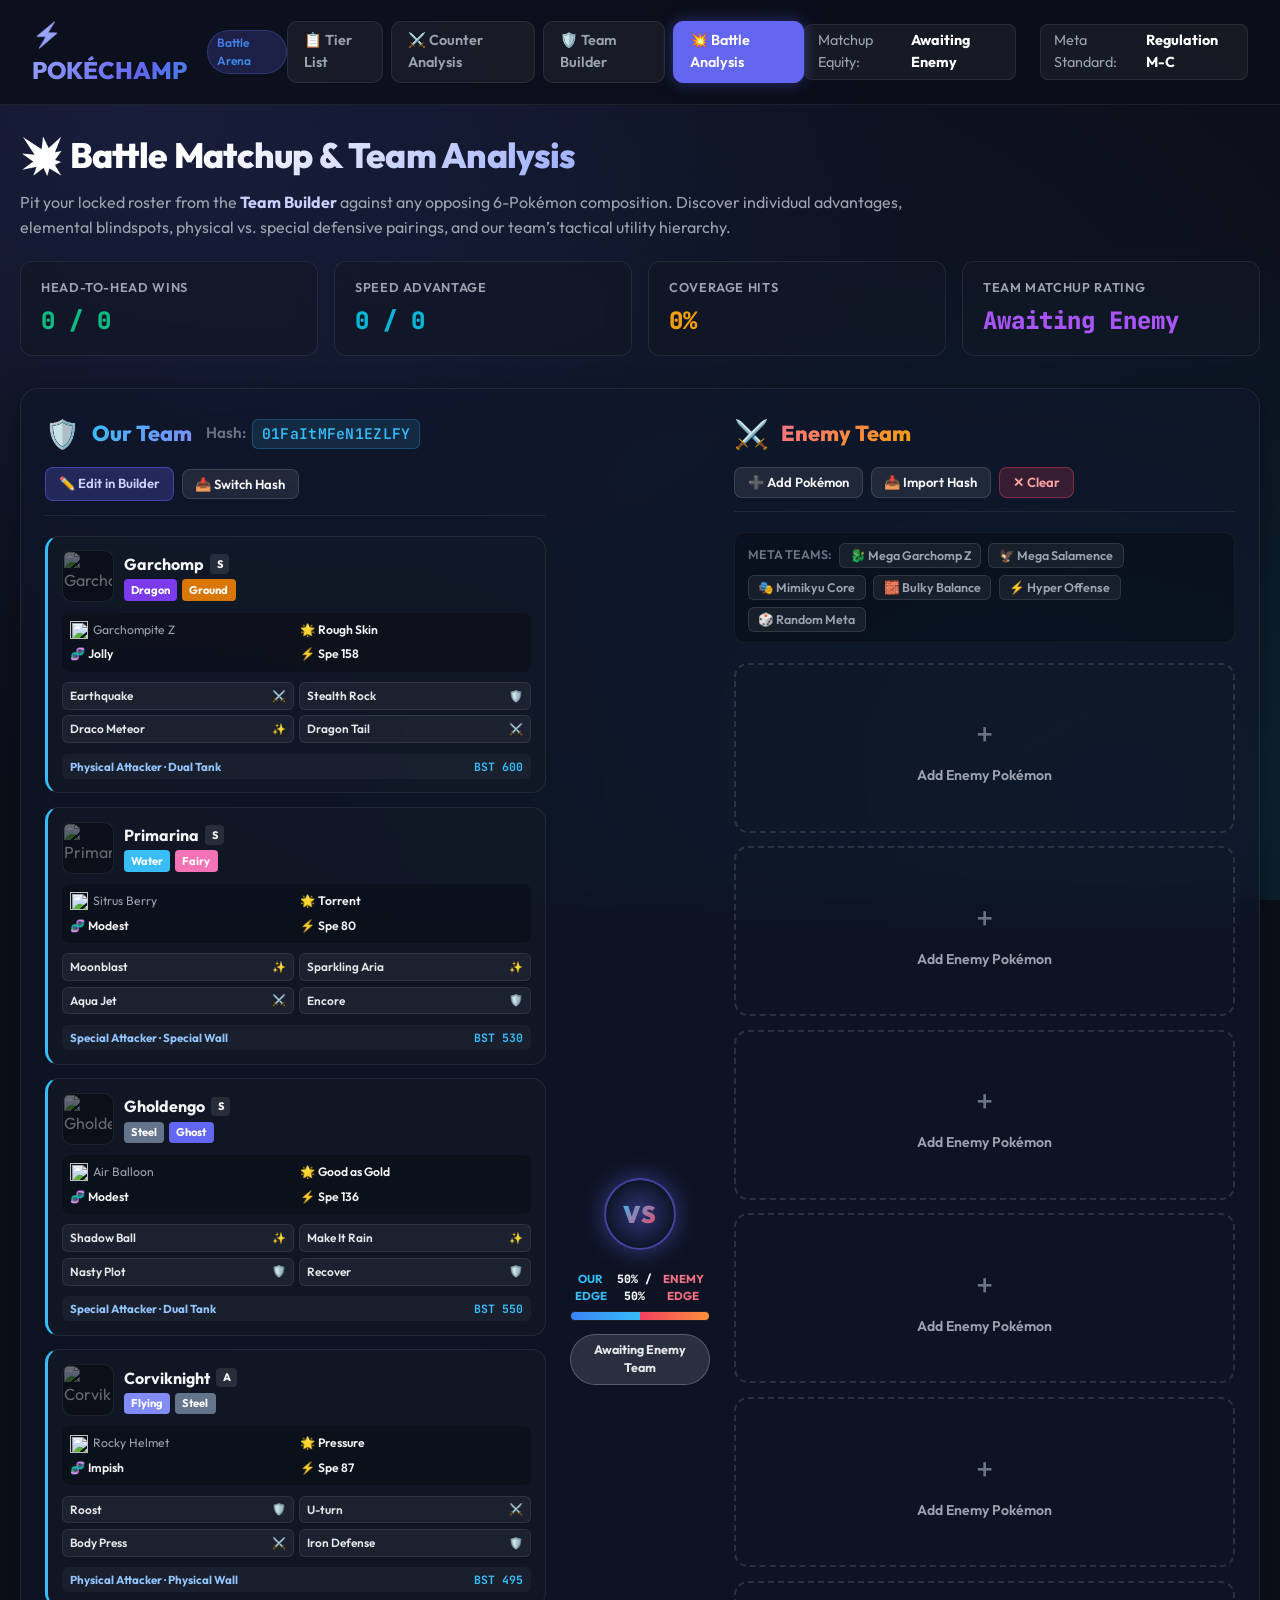
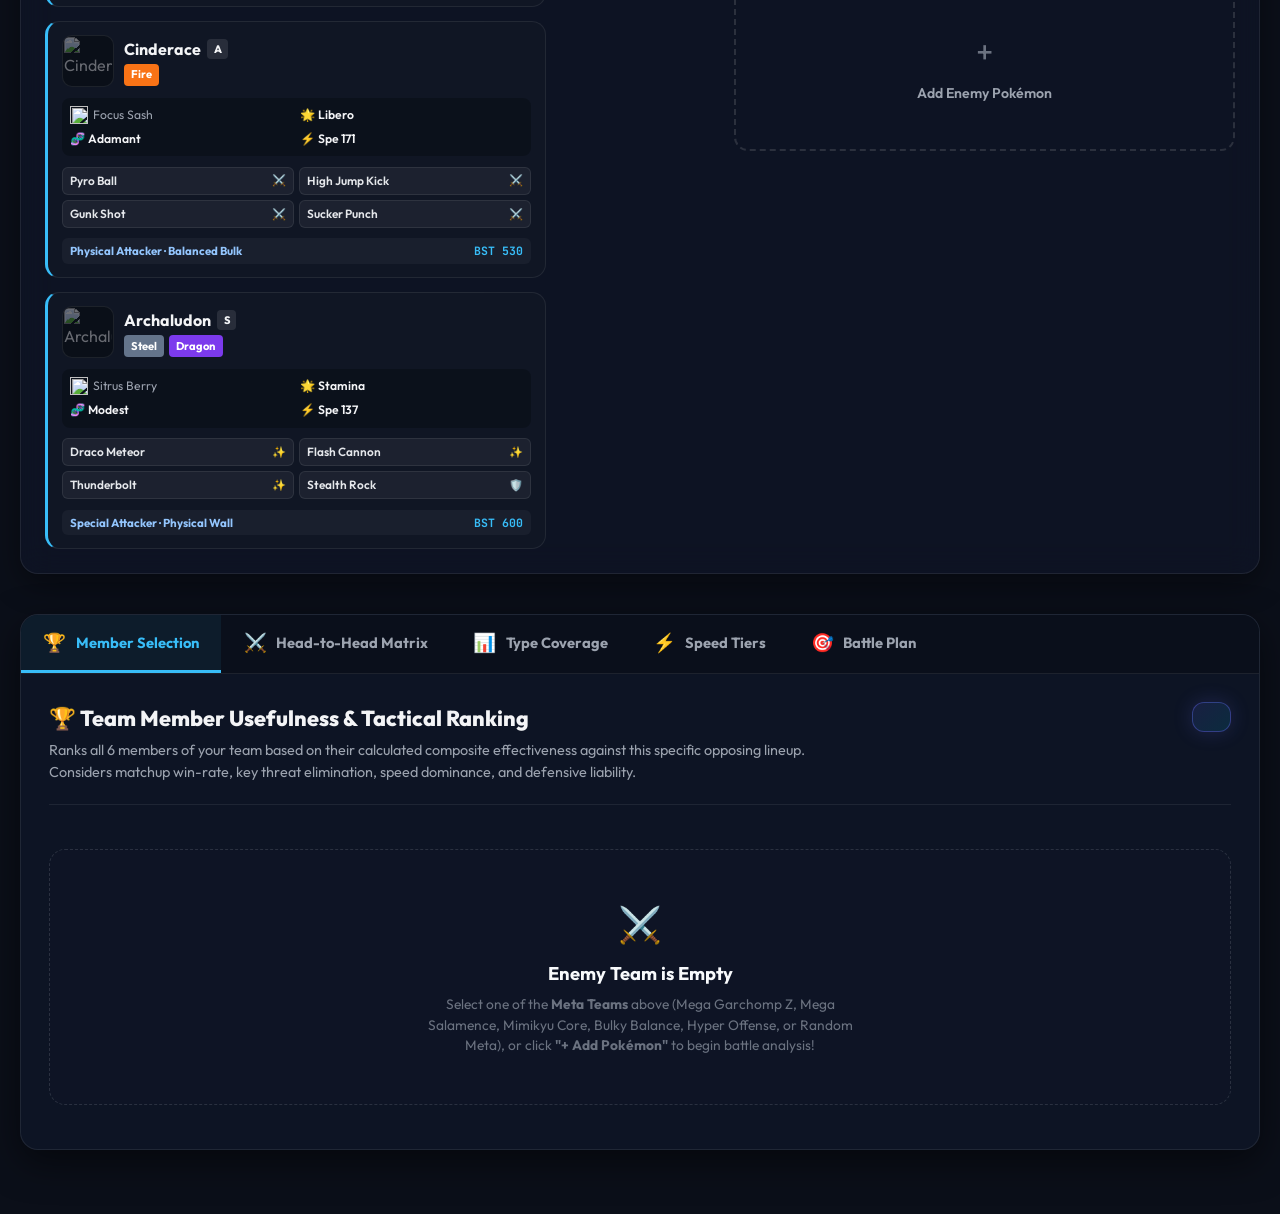
==== commit 421bcc2c: "Enhance enemy pokemon picker: multi-add progression, elemental type pills, and larger icons" ====
--- a/battle.html
+++ b/battle.html
@@ -7,7 +7,7 @@
   <meta name="description" content="Simulate competitive Pokémon 6v6 team battles. Analyzes head-to-head advantage, offensive type coverage, defensive exposure, speed tier ladder across 12 Pokémon, and ranks team member usefulness.">
   <link rel="stylesheet" href="index.css?v=2.8">
   <link rel="stylesheet" href="teambuilder.css?v=2.7">
-  <link rel="stylesheet" href="battle.css?v=2.5">
+  <link rel="stylesheet" href="battle.css?v=2.6">
 </head>
 <body>
 
@@ -458,49 +458,60 @@
       <div class="modal-header">
         <div class="modal-title-wrap">
           <span class="modal-icon">➕</span>
-          <h3>Add Enemy Pokémon (Slot <span id="picker-target-slot-num">1</span>)</h3>
-        </div>
-        <button class="modal-close-btn" id="btn-close-picker">✕</button>
+          <div class="modal-title-text-group">
+            <h3>Add Enemy Pokémon (Slot <span id="picker-target-slot-num">1</span> of 6)</h3>
+            <p class="picker-modal-subtitle">Pick Pokémon to populate slots · Screen stays open until all 6 are chosen</p>
+          </div>
+        </div>
+        <button class="modal-close-btn" id="btn-close-picker" title="Close picker">✕</button>
+      </div>
+
+      <!-- 6-Slot Mini Roster Progress Tracker -->
+      <div class="picker-roster-tracker" id="picker-roster-tracker">
+        <!-- Rendered dynamically via JS -->
       </div>
 
       <!-- Search & Filters -->
       <div class="picker-filter-bar">
-        <div class="search-input-wrap">
-          <span class="search-icon">🔍</span>
-          <input type="text" id="picker-search-input" placeholder="Search by name, type, ability, or move..." autocomplete="off">
-          <button id="picker-search-clear" class="btn-input-clear">✕</button>
-        </div>
-
-        <div class="picker-tier-buttons" id="picker-tier-buttons">
-          <button class="picker-pill active" data-tier="ALL">All Tiers</button>
-          <button class="picker-pill" data-tier="S">S Tier</button>
-          <button class="picker-pill" data-tier="A">A Tier</button>
-          <button class="picker-pill" data-tier="B">B Tier</button>
-          <button class="picker-pill" data-tier="C">C Tier</button>
-        </div>
-
-        <div class="picker-type-select-wrap">
-          <select id="picker-type-select" class="picker-select">
-            <option value="ALL">All Types</option>
-            <option value="Normal">Normal</option>
-            <option value="Fire">Fire</option>
-            <option value="Water">Water</option>
-            <option value="Grass">Grass</option>
-            <option value="Electric">Electric</option>
-            <option value="Ice">Ice</option>
-            <option value="Fighting">Fighting</option>
-            <option value="Poison">Poison</option>
-            <option value="Ground">Ground</option>
-            <option value="Flying">Flying</option>
-            <option value="Psychic">Psychic</option>
-            <option value="Bug">Bug</option>
-            <option value="Rock">Rock</option>
-            <option value="Ghost">Ghost</option>
-            <option value="Dragon">Dragon</option>
-            <option value="Steel">Steel</option>
-            <option value="Dark">Dark</option>
-            <option value="Fairy">Fairy</option>
-          </select>
+        <div class="picker-filter-row-top">
+          <div class="search-input-wrap">
+            <span class="search-icon">🔍</span>
+            <input type="text" id="picker-search-input" placeholder="Search by name, type, ability, or move..." autocomplete="off">
+            <button id="picker-search-clear" class="btn-input-clear">✕</button>
+          </div>
+
+          <div class="picker-tier-buttons" id="picker-tier-buttons">
+            <button class="picker-pill active" data-tier="ALL">All Tiers</button>
+            <button class="picker-pill" data-tier="S">S Tier</button>
+            <button class="picker-pill" data-tier="A">A Tier</button>
+            <button class="picker-pill" data-tier="B">B Tier</button>
+            <button class="picker-pill" data-tier="C">C Tier</button>
+          </div>
+        </div>
+
+        <!-- Elemental Type Filter Pills (18 types + ALL) -->
+        <div class="picker-type-pills-row">
+          <div class="picker-type-pills" id="picker-type-pills">
+            <button class="type-pill-btn active" data-type="ALL">ALL</button>
+            <button class="type-pill-btn" data-type="Normal" style="--pill-color: #94a3b8;">NORMAL</button>
+            <button class="type-pill-btn" data-type="Fire" style="--pill-color: #f97316;">FIRE</button>
+            <button class="type-pill-btn" data-type="Water" style="--pill-color: #38bdf8;">WATER</button>
+            <button class="type-pill-btn" data-type="Electric" style="--pill-color: #eab308;">ELECTRIC</button>
+            <button class="type-pill-btn" data-type="Grass" style="--pill-color: #22c55e;">GRASS</button>
+            <button class="type-pill-btn" data-type="Ice" style="--pill-color: #06b6d4;">ICE</button>
+            <button class="type-pill-btn" data-type="Fighting" style="--pill-color: #ef4444;">FIGHTING</button>
+            <button class="type-pill-btn" data-type="Poison" style="--pill-color: #a855f7;">POISON</button>
+            <button class="type-pill-btn" data-type="Ground" style="--pill-color: #d97706;">GROUND</button>
+            <button class="type-pill-btn" data-type="Flying" style="--pill-color: #818cf8;">FLYING</button>
+            <button class="type-pill-btn" data-type="Psychic" style="--pill-color: #ec4899;">PSYCHIC</button>
+            <button class="type-pill-btn" data-type="Bug" style="--pill-color: #84cc16;">BUG</button>
+            <button class="type-pill-btn" data-type="Rock" style="--pill-color: #b45309;">ROCK</button>
+            <button class="type-pill-btn" data-type="Ghost" style="--pill-color: #7c3aed;">GHOST</button>
+            <button class="type-pill-btn" data-type="Dragon" style="--pill-color: #6366f1;">DRAGON</button>
+            <button class="type-pill-btn" data-type="Dark" style="--pill-color: #475569;">DARK</button>
+            <button class="type-pill-btn" data-type="Steel" style="--pill-color: #64748b;">STEEL</button>
+            <button class="type-pill-btn" data-type="Fairy" style="--pill-color: #f472b6;">FAIRY</button>
+          </div>
         </div>
       </div>
 
@@ -623,6 +634,6 @@
 
   <!-- Scripts -->
   <script src="type-tooltip.js"></script>
-  <script src="battle.js?v=2.5"></script>
+  <script src="battle.js?v=2.6"></script>
 </body>
 </html>
--- a/battle.css
+++ b/battle.css
@@ -2216,7 +2216,13 @@
   100% { transform: scale(1); opacity: 1; }
 }
 
-.modal-picker-card { max-width: 900px; }
+.modal-picker-card { 
+  max-width: 980px; 
+  width: 95%;
+  max-height: 90vh;
+  display: flex;
+  flex-direction: column;
+}
 .modal-hash-card { max-width: 520px; }
 .modal-duel-card { max-width: 780px; }
 
@@ -2226,18 +2232,32 @@
   align-items: center;
   padding: 1.15rem 1.5rem;
   border-bottom: 1px solid rgba(255, 255, 255, 0.08);
+  flex-shrink: 0;
 }
 
 .modal-title-wrap {
   display: flex;
   align-items: center;
-  gap: 0.6rem;
+  gap: 0.75rem;
+}
+
+.modal-title-text-group {
+  display: flex;
+  flex-direction: column;
+  gap: 0.15rem;
 }
 
 .modal-title-wrap h3 {
-  font-size: 1.2rem;
-  font-weight: 800;
-  color: #ffffff;
+  font-size: 1.18rem;
+  font-weight: 800;
+  color: #ffffff;
+  margin: 0;
+}
+
+.picker-modal-subtitle {
+  font-size: 0.78rem;
+  color: var(--text-dim);
+  margin: 0;
 }
 
 .modal-close-btn {
@@ -2260,15 +2280,178 @@
   color: #ffffff;
 }
 
+/* 6-Slot Roster Tracker in Modal */
+.picker-roster-tracker {
+  background: rgba(10, 14, 24, 0.88);
+  border-bottom: 1px solid rgba(255, 255, 255, 0.08);
+  padding: 0.75rem 1.5rem;
+  flex-shrink: 0;
+}
+
+.picker-roster-header {
+  display: flex;
+  justify-content: space-between;
+  align-items: center;
+  margin-bottom: 0.55rem;
+}
+
+.picker-roster-meta {
+  display: flex;
+  align-items: center;
+  gap: 0.75rem;
+  font-size: 0.82rem;
+  flex-wrap: wrap;
+}
+
+.picker-roster-status {
+  color: #e2e8f0;
+}
+
+.picker-roster-status strong {
+  color: #38bdf8;
+}
+
+.picker-roster-hint {
+  color: var(--text-dim);
+  font-size: 0.78rem;
+}
+
+.picker-roster-hint strong {
+  color: #a5b4fc;
+}
+
+.picker-roster-done-btn {
+  background: rgba(99, 102, 241, 0.2);
+  border: 1px solid rgba(99, 102, 241, 0.5);
+  color: #c7d2fe;
+  font-size: 0.76rem;
+  font-weight: 700;
+  padding: 0.3rem 0.8rem;
+  border-radius: 6px;
+  cursor: pointer;
+  transition: all 0.15s ease;
+}
+
+.picker-roster-done-btn:hover {
+  background: rgba(99, 102, 241, 0.35);
+  border-color: #818cf8;
+  color: #ffffff;
+}
+
+.picker-roster-chips-row {
+  display: grid;
+  grid-template-columns: repeat(6, 1fr);
+  gap: 0.5rem;
+}
+
+.picker-roster-chip {
+  background: rgba(255, 255, 255, 0.04);
+  border: 1.5px dashed rgba(255, 255, 255, 0.14);
+  border-radius: 8px;
+  padding: 0.35rem 0.5rem;
+  display: flex;
+  align-items: center;
+  gap: 0.4rem;
+  cursor: pointer;
+  transition: all 0.18s ease;
+  position: relative;
+  min-height: 40px;
+  user-select: none;
+}
+
+.picker-roster-chip:hover {
+  background: rgba(255, 255, 255, 0.08);
+  border-color: rgba(255, 255, 255, 0.3);
+  transform: translateY(-1px);
+}
+
+.picker-roster-chip.filled {
+  background: rgba(18, 24, 40, 0.9);
+  border: 1.5px solid rgba(255, 255, 255, 0.16);
+}
+
+.picker-roster-chip.filled:hover {
+  border-color: #818cf8;
+}
+
+.picker-roster-chip.is-target {
+  background: rgba(99, 102, 241, 0.22);
+  border-color: #818cf8;
+  box-shadow: 0 0 14px rgba(99, 102, 241, 0.45);
+}
+
+.picker-chip-num {
+  font-size: 0.68rem;
+  font-weight: 800;
+  color: var(--text-dim);
+  background: rgba(255, 255, 255, 0.08);
+  width: 18px;
+  height: 18px;
+  border-radius: 50%;
+  display: flex;
+  align-items: center;
+  justify-content: center;
+  flex-shrink: 0;
+}
+
+.picker-roster-chip.is-target .picker-chip-num {
+  background: #6366f1;
+  color: #ffffff;
+}
+
+.picker-chip-sprite {
+  width: 28px;
+  height: 28px;
+  object-fit: contain;
+  image-rendering: pixelated;
+  flex-shrink: 0;
+}
+
+.picker-chip-name {
+  font-size: 0.76rem;
+  font-weight: 700;
+  color: #f1f5f9;
+  white-space: nowrap;
+  overflow: hidden;
+  text-overflow: ellipsis;
+  flex: 1;
+}
+
+.picker-chip-empty-lbl {
+  font-size: 0.72rem;
+  color: var(--text-dim);
+  font-style: italic;
+}
+
+.picker-chip-plus {
+  color: var(--text-dim);
+  font-size: 0.82rem;
+  font-weight: 700;
+}
+
+.picker-chip-check {
+  color: #10b981;
+  font-size: 0.72rem;
+  font-weight: 800;
+  margin-left: auto;
+}
+
 /* Picker Filter Bar */
 .picker-filter-bar {
-  padding: 1rem 1.5rem;
-  background: rgba(0, 0, 0, 0.2);
+  padding: 0.85rem 1.5rem;
+  background: rgba(0, 0, 0, 0.22);
+  display: flex;
+  flex-direction: column;
+  gap: 0.65rem;
+  border-bottom: 1px solid rgba(255, 255, 255, 0.08);
+  flex-shrink: 0;
+}
+
+.picker-filter-row-top {
   display: flex;
   gap: 0.75rem;
   align-items: center;
   flex-wrap: wrap;
-  border-bottom: 1px solid rgba(255, 255, 255, 0.08);
 }
 
 .search-input-wrap {
@@ -2335,6 +2518,81 @@
   color: #a5b4fc;
 }
 
+/* Elemental Type Filter Bar */
+.picker-type-pills-row {
+  width: 100%;
+  overflow-x: auto;
+  padding-bottom: 2px;
+  scrollbar-width: thin;
+}
+
+.picker-type-pills {
+  display: flex;
+  gap: 0.35rem;
+  align-items: center;
+  flex-wrap: wrap;
+}
+
+.picker-type-pills .type-pill-btn {
+  background: var(--pill-color, rgba(255, 255, 255, 0.08));
+  border: 1.5px solid transparent;
+  color: #ffffff;
+  padding: 0.28rem 0.62rem;
+  border-radius: 6px;
+  font-size: 0.72rem;
+  font-weight: 700;
+  cursor: pointer;
+  letter-spacing: 0.03em;
+  text-shadow: 0 1px 2px rgba(0, 0, 0, 0.45);
+  transition: all 0.15s ease;
+  user-select: none;
+  opacity: 0.92;
+}
+
+.picker-type-pills .type-pill-btn[data-type="ALL"] {
+  background: rgba(255, 255, 255, 0.08);
+  border-color: rgba(255, 255, 255, 0.15);
+  color: #94a3b8;
+  text-shadow: none;
+}
+
+.picker-type-pills .type-pill-btn:hover {
+  opacity: 1;
+  transform: translateY(-1px);
+  box-shadow: 0 2px 8px rgba(0, 0, 0, 0.4);
+}
+
+.picker-type-pills .type-pill-btn[data-type="ALL"]:hover {
+  color: #ffffff;
+  border-color: rgba(255, 255, 255, 0.35);
+  background: rgba(255, 255, 255, 0.14);
+}
+
+.picker-type-pills .type-pill-btn.active {
+  opacity: 1;
+  border-color: #ffffff;
+  box-shadow: 0 0 14px var(--pill-color, #00a2ff), 0 2px 6px rgba(0, 0, 0, 0.5);
+  transform: translateY(-1px);
+}
+
+.picker-type-pills .type-pill-btn[data-type="ALL"].active {
+  background: #00a2ff;
+  border-color: #00a2ff;
+  color: #ffffff;
+  box-shadow: 0 0 12px rgba(0, 162, 255, 0.5);
+}
+
+/* Dim unselected pills when a type is filtered */
+.picker-type-pills.has-selection .type-pill-btn:not(.active):not([data-type="ALL"]) {
+  opacity: 0.35;
+  filter: grayscale(0.25) brightness(0.75);
+}
+
+.picker-type-pills.has-selection .type-pill-btn:not(.active):not([data-type="ALL"]):hover {
+  opacity: 0.95;
+  filter: none;
+}
+
 .picker-select {
   background: rgba(0, 0, 0, 0.4);
   border: 1px solid rgba(255, 255, 255, 0.12);
@@ -2345,50 +2603,121 @@
   font-family: inherit;
 }
 
+/* Results Grid with Bigger Pokémon Sprites */
 .picker-results-grid {
   padding: 1.25rem 1.5rem;
   overflow-y: auto;
   display: grid;
-  grid-template-columns: repeat(auto-fill, minmax(240px, 1fr));
-  gap: 0.75rem;
-  max-height: 520px;
+  grid-template-columns: repeat(auto-fill, minmax(265px, 1fr));
+  gap: 0.85rem;
+  max-height: 500px;
+  flex: 1;
 }
 
 .picker-poke-card {
-  background: rgba(18, 24, 38, 0.75);
+  background: rgba(18, 24, 38, 0.78);
   border: 1px solid rgba(255, 255, 255, 0.08);
-  border-radius: 10px;
-  padding: 0.65rem 0.85rem;
-  display: flex;
-  align-items: center;
-  gap: 0.75rem;
+  border-radius: 12px;
+  padding: 0.75rem 0.95rem;
+  display: flex;
+  align-items: center;
+  gap: 0.9rem;
   cursor: pointer;
-  transition: all 0.15s ease;
+  transition: all 0.18s cubic-bezier(0.16, 1, 0.3, 1);
+  min-height: 84px;
 }
 
 .picker-poke-card:hover {
   background: rgba(99, 102, 241, 0.18);
-  border-color: rgba(99, 102, 241, 0.5);
+  border-color: rgba(99, 102, 241, 0.6);
+  box-shadow: 0 4px 16px rgba(99, 102, 241, 0.2), 0 2px 6px rgba(0, 0, 0, 0.4);
   transform: translateY(-2px);
 }
 
+.picker-sprite-wrapper {
+  width: 66px;
+  height: 66px;
+  min-width: 66px;
+  display: flex;
+  align-items: center;
+  justify-content: center;
+  background: radial-gradient(circle, rgba(255, 255, 255, 0.08) 0%, rgba(0, 0, 0, 0.35) 75%);
+  border: 1px solid rgba(255, 255, 255, 0.07);
+  border-radius: 10px;
+  padding: 3px;
+  box-shadow: inset 0 2px 4px rgba(0, 0, 0, 0.35);
+  overflow: hidden;
+  flex-shrink: 0;
+}
+
 .picker-sprite {
-  width: 44px;
-  height: 44px;
+  width: 60px;
+  height: 60px;
+  min-width: 60px;
   object-fit: contain;
   image-rendering: pixelated;
+  filter: drop-shadow(0 2px 6px rgba(0, 0, 0, 0.45));
+  transition: transform 0.2s cubic-bezier(0.34, 1.56, 0.64, 1);
+}
+
+.picker-poke-card:hover .picker-sprite {
+  transform: scale(1.15) translateY(-2px);
+  filter: drop-shadow(0 4px 10px rgba(0, 0, 0, 0.65));
 }
 
 .picker-poke-meta {
   display: flex;
   flex-direction: column;
-  gap: 0.25rem;
+  gap: 0.3rem;
+  flex: 1;
+  min-width: 0;
 }
 
 .picker-name {
-  font-size: 0.92rem;
+  font-size: 0.95rem;
   font-weight: 700;
   color: #f3f4f6;
+  white-space: nowrap;
+  overflow: hidden;
+  text-overflow: ellipsis;
+}
+
+.picker-poke-types {
+  display: flex;
+  gap: 0.3rem;
+  flex-wrap: wrap;
+}
+
+.picker-poke-stats-sub {
+  display: flex;
+  align-items: center;
+  gap: 0.45rem;
+  font-size: 0.72rem;
+  color: var(--text-dim);
+  margin-top: 1px;
+}
+
+.picker-tier-tag {
+  font-size: 0.66rem;
+  font-weight: 800;
+  padding: 1px 5px;
+  border-radius: 4px;
+  text-transform: uppercase;
+}
+
+.picker-tier-tag.tier-s { background: rgba(239, 68, 68, 0.2); color: #fca5a5; }
+.picker-tier-tag.tier-a { background: rgba(249, 115, 22, 0.2); color: #fdba74; }
+.picker-tier-tag.tier-b { background: rgba(59, 130, 246, 0.2); color: #93c5fd; }
+.picker-tier-tag.tier-c { background: rgba(168, 85, 247, 0.2); color: #d8b4fe; }
+
+.picker-spe-tag strong {
+  color: #e2e8f0;
+}
+
+@media (max-width: 768px) {
+  .picker-roster-chips-row {
+    grid-template-columns: repeat(3, 1fr);
+  }
 }
 
 /* Hash Switch Modal */
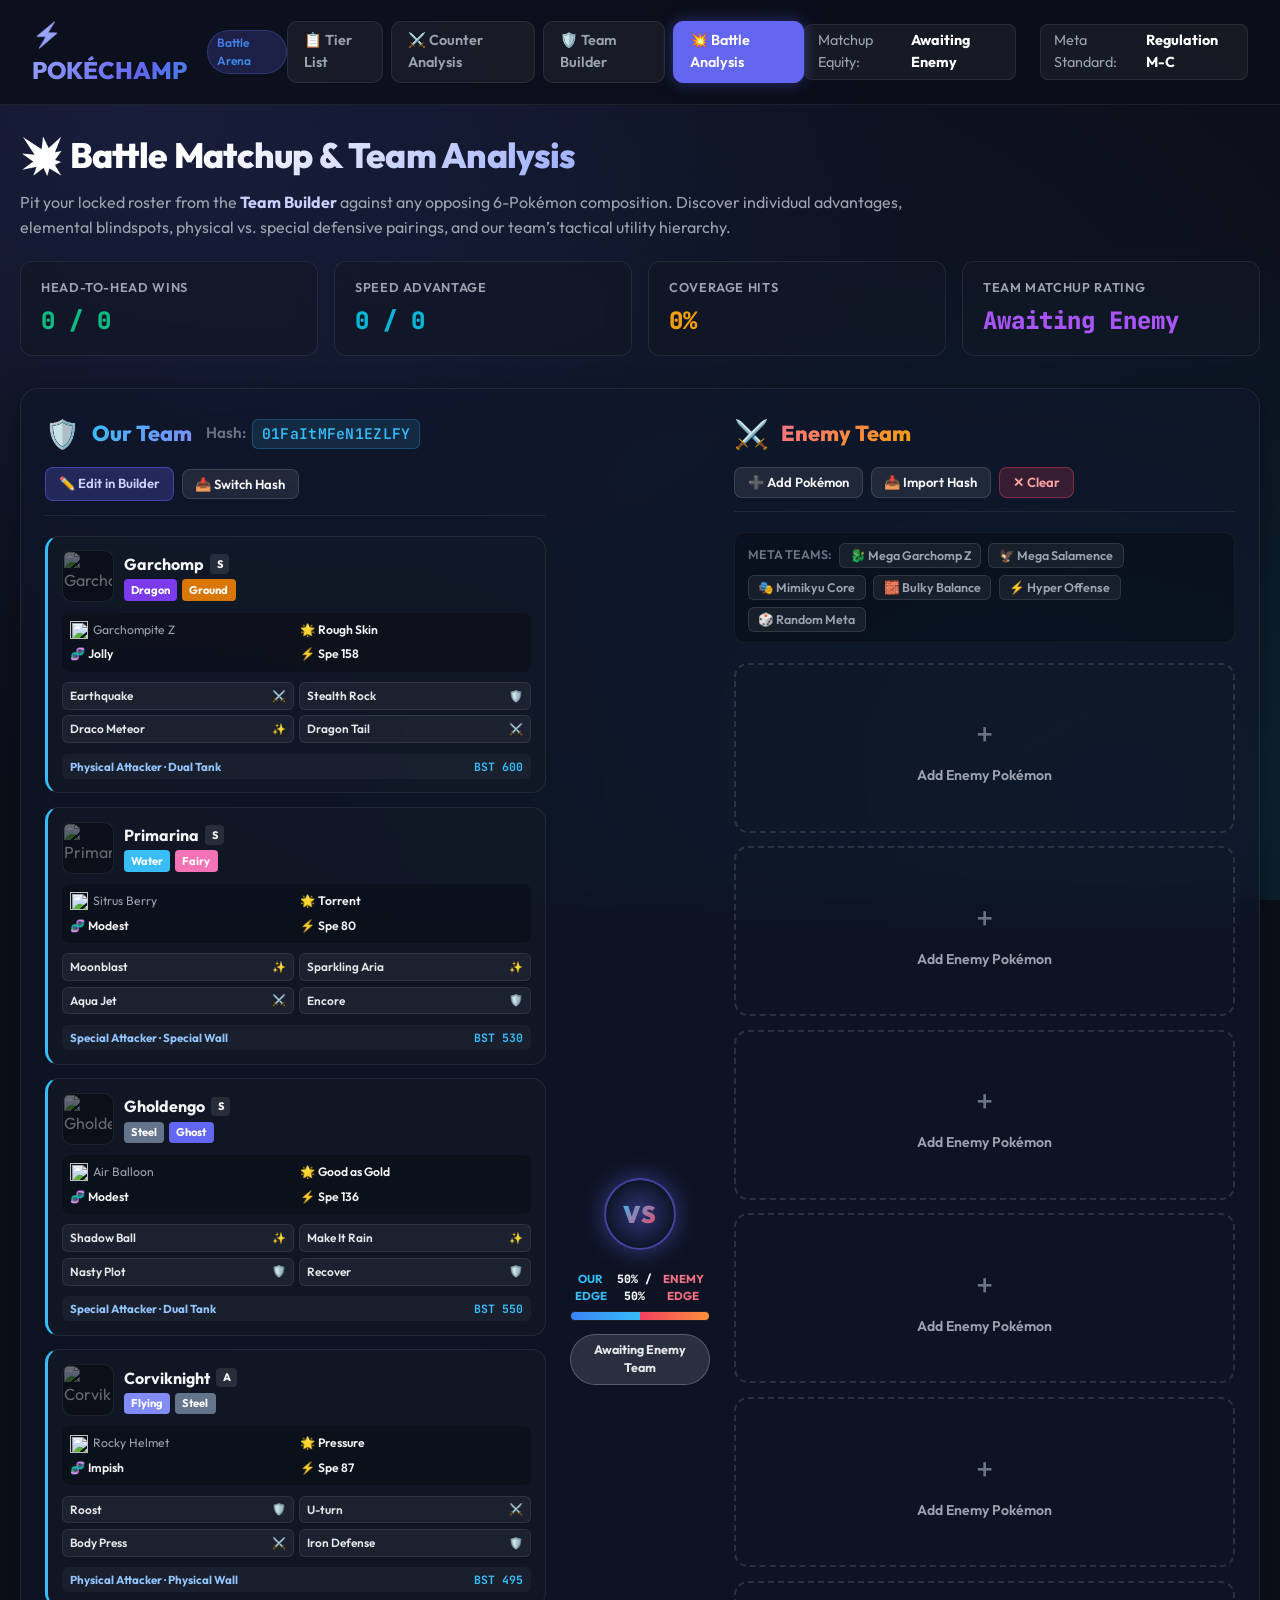
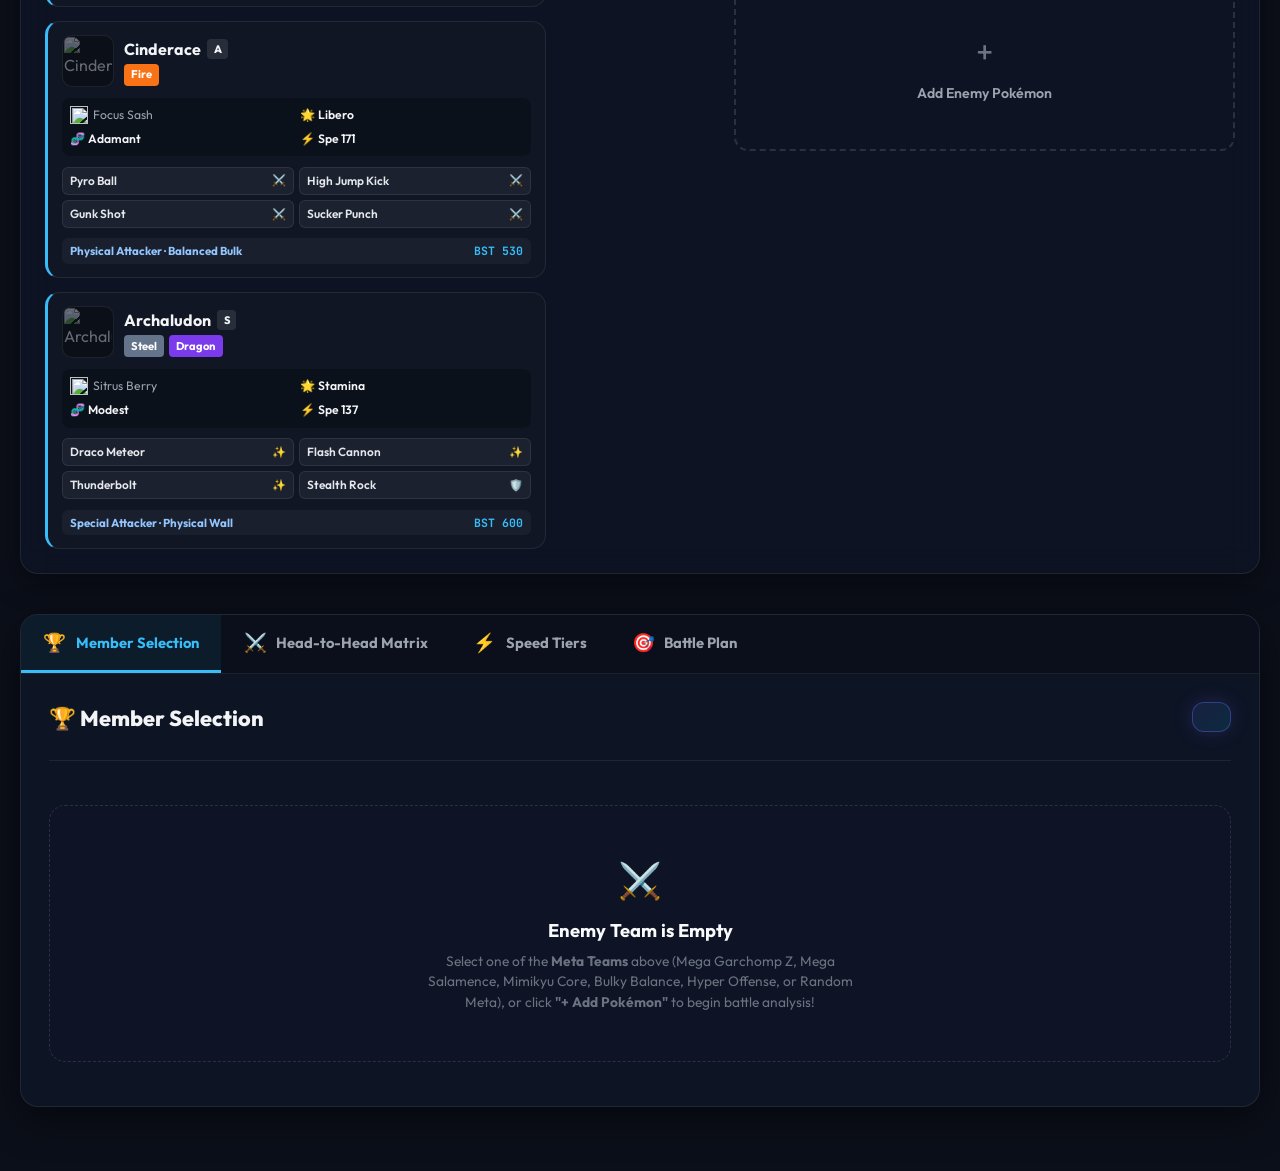
==== commit 1e760bac: "feat(battle): revamp battle plan for LLM integration, merge type coverage into matrix, and enhance m" ====
--- a/battle.html
+++ b/battle.html
@@ -7,7 +7,7 @@
   <meta name="description" content="Simulate competitive Pokémon 6v6 team battles. Analyzes head-to-head advantage, offensive type coverage, defensive exposure, speed tier ladder across 12 Pokémon, and ranks team member usefulness.">
   <link rel="stylesheet" href="index.css?v=2.8">
   <link rel="stylesheet" href="teambuilder.css?v=2.7">
-  <link rel="stylesheet" href="battle.css?v=2.6">
+  <link rel="stylesheet" href="battle.css?v=2.9">
 </head>
 <body>
 
@@ -173,10 +173,6 @@
           <span class="tab-icon">⚔️</span>
           <span class="tab-title">Head-to-Head Matrix</span>
         </button>
-        <button class="analysis-tab-btn" data-tab="coverage">
-          <span class="tab-icon">📊</span>
-          <span class="tab-title">Type Coverage</span>
-        </button>
         <button class="analysis-tab-btn" data-tab="speed">
           <span class="tab-icon">⚡</span>
           <span class="tab-title">Speed Tiers</span>
@@ -196,11 +192,7 @@
         <div class="battle-pane active" id="pane-rankings">
           <div class="pane-hero-intro">
             <div>
-              <h3 class="pane-title">🏆 Team Member Usefulness & Tactical Ranking</h3>
-              <p class="pane-desc">
-                Ranks all 6 members of your team based on their calculated composite effectiveness against this specific opposing lineup.
-                Considers matchup win-rate, key threat elimination, speed dominance, and defensive liability.
-              </p>
+              <h3 class="pane-title">🏆 Member Selection</h3>
             </div>
             <div id="recommended-lead-callout" class="lead-callout-card">
               <!-- Dynamically populated with recommended lead -->
@@ -213,16 +205,12 @@
         </div>
 
         <!-- ========================================================= -->
-        <!-- TAB 2: Head-to-Head 6x6 Matrix -->
+        <!-- TAB 2: Head-to-Head Matrix & Merged Type Coverage -->
         <!-- ========================================================= -->
         <div class="battle-pane" id="pane-matrix">
           <div class="pane-hero-intro">
             <div>
-              <h3 class="pane-title">⚔️ Head-to-Head 6×6 Matchup Advantage Matrix</h3>
-              <p class="pane-desc">
-                Direct pairing of every Pokémon on your team against each member of the opposing squad.
-                Click on any cell to open the <strong>Detailed Duel Breakdown</strong> with speed calculations, move-by-move multipliers, and stat matchups.
-              </p>
+              <h3 class="pane-title">⚔️ Head-to-Head Matrix</h3>
             </div>
             <div class="matrix-legend">
               <span class="legend-badge lg-win-plus">+2 Decisive Win</span>
@@ -239,79 +227,64 @@
               <!-- Rendered via JS -->
             </table>
           </div>
-        </div>
-
-        <!-- ========================================================= -->
-        <!-- TAB 3: Type Coverage & Vulnerability -->
-        <!-- ========================================================= -->
-        <div class="battle-pane" id="pane-coverage">
-          <div class="pane-hero-intro">
-            <div>
-              <h3 class="pane-title">📊 Elemental Type Coverage & Team Vulnerabilities</h3>
-              <p class="pane-desc">
-                Examines how thoroughly your team's damaging moves cover the enemy roster, identifies unchecked defensive blindspots, and checks for dangerous shared weaknesses against their offensive arsenal.
-              </p>
-            </div>
-          </div>
-
-          <div class="coverage-split-layout">
-            <!-- Left: Offensive Coverage against their 6 -->
-            <div class="coverage-box">
-              <div class="coverage-box-header">
-                <h4>🎯 Offensive Threat Coverage (Our Moves vs Their Pokémon)</h4>
-                <span class="badge-accent" id="coverage-score-pill">Coverage: 0 / 6</span>
-              </div>
-              <p class="box-sub">Super-effective (2× / 4×) move availability for each enemy target:</p>
-              
-              <div class="enemy-coverage-list" id="enemy-coverage-list">
-                <!-- Dynamically populated -->
-              </div>
-
-              <!-- Blindspots Warning Box -->
-              <div id="blindspots-warning-box" class="blindspots-box">
-                <!-- Dynamically populated -->
-              </div>
-            </div>
-
-            <!-- Right: Defensive Exposure vs Enemy STABs & Moves -->
-            <div class="coverage-box">
-              <div class="coverage-box-header">
-                <h4>🛡️ Defensive Exposure (Enemy Threats vs Our Team)</h4>
-                <span class="badge-accent">Defensive Integrity</span>
-              </div>
-              <p class="box-sub">Elemental attacking types carried by the enemy and how our team withstands them:</p>
-
-              <div class="enemy-threats-grid" id="enemy-threats-grid">
-                <!-- Dynamically populated with type breakdown -->
-              </div>
-
-              <!-- Shared Team Weakness Alert Box -->
-              <div id="shared-weakness-box" class="shared-weakness-box">
-                <!-- Dynamically populated -->
-              </div>
-            </div>
-          </div>
-
-          <!-- All 18 Types Matrix Row -->
-          <div class="all-types-coverage-section">
-            <h4 class="sub-heading">🌐 Comprehensive 18-Type Enemy Weakness Distribution</h4>
-            <p class="sub-desc">Count of enemy Pokémon vulnerable to each elemental type:</p>
-            <div class="types-weakness-pills-row" id="types-weakness-pills-row">
-              <!-- 18 type pills rendered with count of enemy weaknesses -->
-            </div>
-          </div>
-        </div>
-
-        <!-- ========================================================= -->
-        <!-- TAB 4: Speed Tier Analysis across 12 Pokémon -->
+
+          <!-- Merged Type Coverage Section -->
+          <div class="coverage-merged-section">
+            <div class="coverage-split-layout">
+              <!-- Left: Offensive Coverage against their 6 -->
+              <div class="coverage-box">
+                <div class="coverage-box-header">
+                  <h4>🎯 Offensive Threat Coverage (Our Moves vs Their Pokémon)</h4>
+                  <span class="badge-accent" id="coverage-score-pill">Coverage: 0 / 6</span>
+                </div>
+                
+                <div class="enemy-coverage-list" id="enemy-coverage-list">
+                  <!-- Dynamically populated with which of our Pokémon counter each enemy -->
+                </div>
+
+                <!-- Blindspots Warning Box -->
+                <div id="blindspots-warning-box" class="blindspots-box">
+                  <!-- Dynamically populated -->
+                </div>
+              </div>
+
+              <!-- Right: Defensive Vulnerabilities (Our Pokémon Weaknesses vs Enemy Team) -->
+              <div class="coverage-box">
+                <div class="coverage-box-header">
+                  <h4>🛡️ Defensive Vulnerabilities (Our Pokémon Weaknesses vs Enemy Team)</h4>
+                  <span class="badge-accent" id="defensive-integrity-pill">Team Defense</span>
+                </div>
+
+                <div class="our-vulnerabilities-list" id="our-vulnerabilities-list">
+                  <!-- Dynamically populated with our Pokémon and enemy threats -->
+                </div>
+
+                <!-- Shared Team Weakness Alert Box -->
+                <div id="shared-weakness-box" class="shared-weakness-box">
+                  <!-- Dynamically populated -->
+                </div>
+              </div>
+            </div>
+          </div>
+        </div>
+
+        <!-- ========================================================= -->
+        <!-- TAB 3: Speed Tier Analysis across 12 Pokémon -->
         <!-- ========================================================= -->
         <div class="battle-pane" id="pane-speed">
           <div class="pane-hero-intro">
             <div>
-              <h3 class="pane-title">⚡ Speed Tier Ladder & Turn-Order Control</h3>
-              <p class="pane-desc">
-                Comprehensive speed hierarchy across all 12 Pokémon on the field. Analyzes exact Level 50 Speed stats factoring in Mega Evolutions, Choice Scarf (1.5×), nature modifiers, and common EV spreads to identify turn-order control and speed-tie coinflips.
-              </p>
+              <h3 class="pane-title">⚡ Speed Tiers</h3>
+            </div>
+          </div>
+
+          <!-- Head-to-Head Speed Matchup Breakdown Grid (Moved to the Top!) -->
+          <div class="speed-h2h-section">
+            <div class="speed-h2h-header">
+              <h4 class="sub-heading">⚔️ Our Team Outspeed Matrix vs Opponent Roster</h4>
+            </div>
+            <div class="speed-h2h-grid" id="speed-h2h-cards-grid">
+              <!-- Rendered via JS -->
             </div>
           </div>
 
@@ -320,7 +293,7 @@
             <div class="speed-kpi-card" id="kpi-speed-control">
               <span class="speed-kpi-label">Field Speed Control</span>
               <div class="speed-kpi-val" id="val-speed-control">—</div>
-              <span class="speed-kpi-sub" id="sub-speed-control">Analyzing turn orders...</span>
+              <span class="speed-kpi-sub" id="sub-speed-control">Turn Order Ratio</span>
             </div>
 
             <div class="speed-kpi-card" id="kpi-speed-fastest">
@@ -347,9 +320,8 @@
             <div class="spreads-summary-header">
               <div class="spreads-summary-title">
                 <span class="icon">📊</span>
-                <h4>EV Spread & Speed-Affecting Items Distribution (12 Pokémon)</h4>
-              </div>
-              <span class="spreads-summary-note">Counts based on active builds & meta database profiles</span>
+                <h4>EV Spreads & Items (12 Pokémon)</h4>
+              </div>
             </div>
             <div class="spreads-distribution-grid" id="speed-spreads-distribution">
               <!-- Rendered via JS -->
@@ -361,7 +333,6 @@
             <div class="speed-ladder-header">
               <div class="speed-ladder-title-col">
                 <h4 class="sub-heading">🏁 12-Pokémon Turn-Order Ladder</h4>
-                <p class="speed-ladder-sub">Sorted descending by active Level 50 Speed stat. Visualizes exact brackets and outspeed margins.</p>
               </div>
               <div class="speed-ladder-legend">
                 <span class="legend-pill our"><span class="dot"></span> Our Team</span>
@@ -372,74 +343,46 @@
               <!-- Rendered via JS -->
             </div>
           </div>
-
-          <!-- Head-to-Head Speed Matchup Breakdown Grid -->
-          <div class="speed-h2h-section">
-            <div class="speed-h2h-header">
-              <h4 class="sub-heading">⚔️ Our Team Outspeed Matrix vs Opponent Roster</h4>
-              <p class="speed-h2h-sub">Breakdown of which enemy Pokémon each of your team members outspeeds, ties with, or is outsped by.</p>
-            </div>
-            <div class="speed-h2h-grid" id="speed-h2h-cards-grid">
-              <!-- Rendered via JS -->
-            </div>
-          </div>
-        </div>
-
-        <!-- ========================================================= -->
-        <!-- TAB 5: Tactical Battle Plan -->
+        </div>
+
+        <!-- ========================================================= -->
+        <!-- TAB 4: Tactical Battle Plan (Ready for LLM Integration) -->
         <!-- ========================================================= -->
         <div class="battle-pane" id="pane-tactics">
           <div class="pane-hero-intro">
             <div>
-              <h3 class="pane-title">🎯 Tactical Matchup Strategy & Execution Plan</h3>
-              <p class="pane-desc">
-                Comprehensive match strategy synthesized from head-to-head simulations, speed brackets, and defensive pivot routes.
+              <h3 class="pane-title">🎯 Battle Plan</h3>
+            </div>
+          </div>
+
+          <div class="llm-battle-plan-container">
+            <div class="llm-plan-card">
+              <div class="llm-plan-header">
+                <div class="llm-badge-wrap">
+                  <span class="llm-ai-badge">🤖 AI Battle Coach</span>
+                  <span class="llm-status-pill">LLM Integration Ready</span>
+                </div>
+                <h4>Turn-by-Turn Competitive Gameplan</h4>
+              </div>
+              <p class="llm-plan-desc">
+                Comprehensive match strategy powered by LLM reasoning. Evaluates dynamic team matchups, predict enemy pivots, and generates an optimized 3v3 singles gameplan.
               </p>
-            </div>
-          </div>
-
-          <div class="tactics-cards-grid">
-            <!-- Card 1: 3v3 Singles Bring-3 Selection -->
-            <div class="tactics-card">
-              <div class="tactics-card-head">
-                <span class="t-icon">🥇</span>
-                <h4>Recommended 3-Pokémon Core (Bring-3 Ranked)</h4>
-              </div>
-              <div id="tactics-bring3-content" class="tactics-card-body">
-                <!-- Populated via JS -->
-              </div>
-            </div>
-
-            <!-- Card 2: Turn 1 Lead Strategy -->
-            <div class="tactics-card">
-              <div class="tactics-card-head">
-                <span class="t-icon">⚡</span>
-                <h4>Opening Lead & Turn 1 Gameplan</h4>
-              </div>
-              <div id="tactics-lead-content" class="tactics-card-body">
-                <!-- Populated via JS -->
-              </div>
-            </div>
-
-            <!-- Card 3: Priority Win Condition -->
-            <div class="tactics-card">
-              <div class="tactics-card-head">
-                <span class="t-icon">👑</span>
-                <h4>Primary Win Condition & Late Game</h4>
-              </div>
-              <div id="tactics-wincon-content" class="tactics-card-body">
-                <!-- Populated via JS -->
-              </div>
-            </div>
-
-            <!-- Card 4: Most Dangerous Enemy Sweeper -->
-            <div class="tactics-card">
-              <div class="tactics-card-head">
-                <span class="t-icon">🚨</span>
-                <h4>Enemy's Most Dangerous Threat</h4>
-              </div>
-              <div id="tactics-threat-content" class="tactics-card-body">
-                <!-- Populated via JS -->
+              <div class="llm-preview-grid">
+                <div class="llm-feature-box">
+                  <span class="feat-icon">⚡</span>
+                  <strong>Turn-1 Lead Prediction</strong>
+                  <span>Recommends opening moves based on opponent lead probability.</span>
+                </div>
+                <div class="llm-feature-box">
+                  <span class="feat-icon">🛡️</span>
+                  <strong>Pivot & Switch Routing</strong>
+                  <span>Calculates safest switch-ins to absorb expected enemy attacks.</span>
+                </div>
+                <div class="llm-feature-box">
+                  <span class="feat-icon">👑</span>
+                  <strong>Late-Game Win Condition</strong>
+                  <span>Tera timing and clean-up sequences to close out the match.</span>
+                </div>
               </div>
             </div>
           </div>
@@ -634,6 +577,6 @@
 
   <!-- Scripts -->
   <script src="type-tooltip.js"></script>
-  <script src="battle.js?v=2.6"></script>
+  <script src="battle.js?v=2.9"></script>
 </body>
 </html>
--- a/battle.css
+++ b/battle.css
@@ -1042,53 +1042,245 @@
 .ranking-targets-threats {
   display: flex;
   flex-direction: column;
-  gap: 0.6rem;
-  background: rgba(0, 0, 0, 0.25);
-  padding: 0.75rem;
-  border-radius: 10px;
+  gap: 0.75rem;
+  background: rgba(0, 0, 0, 0.28);
+  padding: 0.85rem;
+  border-radius: 12px;
+  border: 1px solid rgba(255, 255, 255, 0.05);
 }
 
 .matchup-target-group {
   display: flex;
-  align-items: center;
-  gap: 0.5rem;
-  flex-wrap: wrap;
+  flex-direction: column;
+  gap: 0.45rem;
 }
 
 .target-group-label {
   font-size: 0.75rem;
-  font-weight: 700;
+  font-weight: 800;
   text-transform: uppercase;
-  min-width: 105px;
+  letter-spacing: 0.04em;
+  display: flex;
+  align-items: center;
+  gap: 0.35rem;
 }
 
 .target-group-label.text-win { color: #34d399; }
 .target-group-label.text-threat { color: #f87171; }
 
-.target-icons-strip {
-  display: flex;
+.target-entries-list,
+.threat-entries-list {
+  display: flex;
+  flex-direction: column;
+  gap: 0.4rem;
+}
+
+/* Individual target entry */
+.target-entry-card {
+  display: flex;
+  align-items: center;
+  justify-content: space-between;
+  gap: 0.6rem;
+  background: rgba(255, 255, 255, 0.03);
+  border: 1px solid rgba(255, 255, 255, 0.06);
+  padding: 0.35rem 0.6rem;
+  border-radius: 8px;
+  flex-wrap: wrap;
+}
+
+.target-entry-poke {
+  display: flex;
+  align-items: center;
+  gap: 0.4rem;
+  min-width: 100px;
+}
+
+.target-mini-sprite {
+  width: 22px;
+  height: 22px;
+  object-fit: contain;
+  image-rendering: pixelated;
+  filter: drop-shadow(0 1px 2px rgba(0, 0, 0, 0.5));
+}
+
+.target-poke-name {
+  font-size: 0.8rem;
+  font-weight: 700;
+  color: #f1f5f9;
+}
+
+.target-entry-moves {
+  display: flex;
+  align-items: center;
   gap: 0.35rem;
   flex-wrap: wrap;
 }
 
-.target-mini-pill {
+/* Move badge (Our 4x / 2x moves) */
+.move-badge {
+  font-size: 0.7rem;
+  font-weight: 700;
+  padding: 0.15rem 0.45rem;
+  border-radius: 6px;
   display: inline-flex;
   align-items: center;
+  gap: 0.25rem;
+}
+
+.move-badge.eff-4x {
+  background: rgba(16, 185, 129, 0.22);
+  border: 1px solid rgba(16, 185, 129, 0.55);
+  color: #6ee7b7;
+}
+
+.move-badge.eff-4x strong {
+  background: #10b981;
+  color: #ffffff;
+  padding: 0 3px;
+  border-radius: 3px;
+  font-size: 0.62rem;
+}
+
+.move-badge.eff-2x {
+  background: rgba(56, 189, 248, 0.16);
+  border: 1px solid rgba(56, 189, 248, 0.4);
+  color: #bae6fd;
+}
+
+.move-badge.eff-2x strong {
+  background: #0284c7;
+  color: #ffffff;
+  padding: 0 3px;
+  border-radius: 3px;
+  font-size: 0.62rem;
+}
+
+.move-badge.eff-1x {
+  background: rgba(255, 255, 255, 0.06);
+  border: 1px solid rgba(255, 255, 255, 0.12);
+  color: #94a3b8;
+}
+
+.move-badge.eff-1x strong {
+  color: #cbd5e1;
+  font-size: 0.62rem;
+}
+
+/* Individual Threat Entry */
+.threat-entry-card {
+  display: flex;
+  flex-direction: column;
+  gap: 0.35rem;
+  background: rgba(239, 68, 68, 0.05);
+  border: 1px solid rgba(239, 68, 68, 0.16);
+  padding: 0.4rem 0.6rem;
+  border-radius: 8px;
+}
+
+.threat-entry-header {
+  display: flex;
+  align-items: center;
+  gap: 0.4rem;
+}
+
+.threat-entry-name {
+  font-size: 0.8rem;
+  font-weight: 700;
+  color: #fca5a5;
+}
+
+.threat-entry-details {
+  display: flex;
+  flex-direction: column;
   gap: 0.3rem;
+  padding-left: 0.5rem;
+  border-left: 2px solid rgba(239, 68, 68, 0.3);
+  margin-left: 0.6rem;
+}
+
+.threat-detail-line {
+  display: flex;
+  align-items: center;
+  gap: 0.4rem;
+  font-size: 0.72rem;
+  flex-wrap: wrap;
+}
+
+.threat-detail-label {
+  color: var(--text-dim);
+  font-size: 0.68rem;
+  font-weight: 700;
+  min-width: 82px;
+}
+
+.threat-chips-wrap {
+  display: flex;
+  align-items: center;
+  gap: 0.35rem;
+  flex-wrap: wrap;
+}
+
+.threat-move-badge {
+  font-size: 0.7rem;
+  font-weight: 700;
+  padding: 0.12rem 0.4rem;
+  border-radius: 6px;
+  display: inline-flex;
+  align-items: center;
+  gap: 0.25rem;
+}
+
+.threat-move-badge.eff-4x {
+  background: rgba(239, 68, 68, 0.28);
+  border: 1px solid rgba(239, 68, 68, 0.65);
+  color: #fca5a5;
+}
+
+.threat-move-badge.eff-4x strong {
+  background: #ef4444;
+  color: #ffffff;
+  padding: 0 3px;
+  border-radius: 3px;
+  font-size: 0.62rem;
+}
+
+.threat-move-badge.eff-2x {
+  background: rgba(249, 115, 22, 0.2);
+  border: 1px solid rgba(249, 115, 22, 0.5);
+  color: #fdba74;
+}
+
+.threat-move-badge.eff-2x strong {
+  background: #ea580c;
+  color: #ffffff;
+  padding: 0 3px;
+  border-radius: 3px;
+  font-size: 0.62rem;
+}
+
+.threat-move-badge.eff-1x {
   background: rgba(255, 255, 255, 0.06);
-  border: 1px solid rgba(255, 255, 255, 0.08);
-  padding: 0.15rem 0.45rem;
-  border-radius: 9999px;
-  font-size: 0.74rem;
-  font-weight: 600;
-  color: #e5e7eb;
-}
-
-.target-mini-sprite {
-  width: 20px;
-  height: 20px;
-  object-fit: contain;
-  image-rendering: pixelated;
+  border: 1px solid rgba(255, 255, 255, 0.1);
+  color: #cbd5e1;
+}
+
+.weakness-pill {
+  font-size: 0.66rem;
+  font-weight: 700;
+  padding: 0.1rem 0.4rem;
+  border-radius: 4px;
+  color: #ffffff;
+  text-shadow: 0 1px 2px rgba(0, 0, 0, 0.6);
+  display: inline-flex;
+  align-items: center;
+  gap: 0.2rem;
+}
+
+.weakness-pill strong {
+  background: rgba(0, 0, 0, 0.35);
+  padding: 0 3px;
+  border-radius: 3px;
+  font-size: 0.62rem;
 }
 
 /* Tactical Advice Box */
@@ -1282,6 +1474,12 @@
   }
 }
 
+.coverage-merged-section {
+  margin-top: 2rem;
+  padding-top: 1.5rem;
+  border-top: 1px solid rgba(255, 255, 255, 0.08);
+}
+
 .coverage-box {
   background: rgba(18, 24, 38, 0.7);
   border: 1px solid rgba(255, 255, 255, 0.08);
@@ -1296,17 +1494,14 @@
   display: flex;
   justify-content: space-between;
   align-items: center;
+  flex-wrap: wrap;
+  gap: 0.5rem;
 }
 
 .coverage-box-header h4 {
-  font-size: 1.05rem;
-  font-weight: 800;
-  color: #ffffff;
-}
-
-.box-sub {
-  font-size: 0.82rem;
-  color: var(--text-muted);
+  font-size: 1.02rem;
+  font-weight: 800;
+  color: #ffffff;
 }
 
 .badge-accent {
@@ -1319,69 +1514,137 @@
   border-radius: 6px;
 }
 
-.enemy-coverage-list {
-  display: flex;
-  flex-direction: column;
-  gap: 0.65rem;
-}
-
-.coverage-item-row {
+.enemy-coverage-list,
+.our-vulnerabilities-list {
+  display: flex;
+  flex-direction: column;
+  gap: 0.75rem;
+}
+
+/* Offensive Enemy Coverage Card */
+.cov-enemy-card,
+.cov-vuln-card {
+  background: rgba(0, 0, 0, 0.28);
+  border: 1px solid rgba(255, 255, 255, 0.06);
+  border-radius: 10px;
+  padding: 0.75rem 0.85rem;
+  display: flex;
+  flex-direction: column;
+  gap: 0.5rem;
+}
+
+.cov-enemy-header,
+.cov-vuln-header {
   display: flex;
   align-items: center;
   justify-content: space-between;
-  background: rgba(0, 0, 0, 0.25);
-  padding: 0.6rem 0.8rem;
-  border-radius: 10px;
-  border: 1px solid rgba(255, 255, 255, 0.04);
-}
-
-.cov-poke-cell {
-  display: flex;
-  align-items: center;
-  gap: 0.6rem;
-  min-width: 140px;
+  flex-wrap: wrap;
+  gap: 0.5rem;
+  padding-bottom: 0.4rem;
+  border-bottom: 1px solid rgba(255, 255, 255, 0.05);
+}
+
+.cov-poke-identity {
+  display: flex;
+  align-items: center;
+  gap: 0.5rem;
 }
 
 .cov-sprite {
-  width: 34px;
-  height: 34px;
+  width: 32px;
+  height: 32px;
   object-fit: contain;
   image-rendering: pixelated;
 }
 
 .cov-name {
-  font-size: 0.85rem;
+  font-size: 0.88rem;
   font-weight: 700;
   color: #f3f4f6;
 }
 
-.cov-weaknesses-cell {
-  display: flex;
-  align-items: center;
+.cov-weaknesses-strip {
+  display: flex;
+  align-items: center;
+  gap: 0.3rem;
+  flex-wrap: wrap;
+}
+
+.cov-adv-list,
+.cov-threats-list {
+  display: flex;
+  flex-direction: column;
   gap: 0.35rem;
+  padding-left: 0.5rem;
+}
+
+.cov-adv-row,
+.cov-threat-row {
+  display: flex;
+  align-items: center;
+  justify-content: space-between;
+  gap: 0.5rem;
+  background: rgba(255, 255, 255, 0.02);
+  border: 1px solid rgba(255, 255, 255, 0.04);
+  padding: 0.3rem 0.55rem;
+  border-radius: 6px;
+  font-size: 0.76rem;
   flex-wrap: wrap;
 }
 
-.cov-check-badge {
-  font-size: 0.72rem;
-  font-weight: 700;
-  padding: 0.2rem 0.5rem;
+.cov-threat-row {
+  background: rgba(239, 68, 68, 0.05);
+  border-color: rgba(239, 68, 68, 0.15);
+}
+
+.cov-our-actor,
+.cov-enemy-actor {
+  display: flex;
+  align-items: center;
+  gap: 0.35rem;
+  min-width: 105px;
+  font-weight: 700;
+  color: #f1f5f9;
+}
+
+.cov-mini-sprite {
+  width: 20px;
+  height: 20px;
+  object-fit: contain;
+  image-rendering: pixelated;
+}
+
+.cov-moves-strip {
+  display: flex;
+  align-items: center;
+  gap: 0.3rem;
+  flex-wrap: wrap;
+}
+
+.cov-uncovered-badge {
+  font-size: 0.74rem;
+  color: #fca5a5;
+  background: rgba(239, 68, 68, 0.18);
+  border: 1px solid rgba(239, 68, 68, 0.4);
+  padding: 0.25rem 0.55rem;
   border-radius: 6px;
   display: inline-flex;
   align-items: center;
-  gap: 0.25rem;
-}
-
-.cov-covered {
-  background: rgba(16, 185, 129, 0.2);
-  border: 1px solid rgba(16, 185, 129, 0.4);
+  gap: 0.3rem;
+  font-weight: 600;
+}
+
+.cov-clean-badge {
+  font-size: 0.74rem;
   color: #6ee7b7;
-}
-
-.cov-blindspot {
-  background: rgba(239, 68, 68, 0.25);
-  border: 1px solid rgba(239, 68, 68, 0.5);
-  color: #fca5a5;
+  background: rgba(16, 185, 129, 0.15);
+  border: 1px solid rgba(16, 185, 129, 0.35);
+  padding: 0.25rem 0.55rem;
+  border-radius: 6px;
+  display: inline-flex;
+  align-items: center;
+  gap: 0.3rem;
+  font-weight: 600;
 }
 
 .blindspots-box,
@@ -1410,53 +1673,6 @@
   color: #fef3c7;
 }
 
-/* 18 Types Pills */
-.all-types-coverage-section {
-  display: flex;
-  flex-direction: column;
-  gap: 0.6rem;
-  background: rgba(18, 24, 38, 0.5);
-  border: 1px solid rgba(255, 255, 255, 0.06);
-  padding: 1.25rem;
-  border-radius: 14px;
-}
-
-.sub-heading {
-  font-size: 1rem;
-  font-weight: 800;
-  color: #ffffff;
-}
-
-.sub-desc {
-  font-size: 0.82rem;
-  color: var(--text-muted);
-}
-
-.types-weakness-pills-row {
-  display: flex;
-  gap: 0.5rem;
-  flex-wrap: wrap;
-}
-
-.type-weak-pill {
-  display: inline-flex;
-  align-items: center;
-  gap: 0.4rem;
-  padding: 0.35rem 0.65rem;
-  border-radius: 8px;
-  font-size: 0.78rem;
-  font-weight: 700;
-  color: #ffffff;
-}
-
-.type-weak-count {
-  background: rgba(0, 0, 0, 0.35);
-  padding: 0.1rem 0.4rem;
-  border-radius: 9999px;
-  font-family: 'JetBrains Mono', monospace;
-  font-size: 0.72rem;
-}
-
 /* ---------------------------------------------------------------------
    TAB 4: Speed Tier Analysis across 12 Pokémon
    --------------------------------------------------------------------- */
@@ -2137,40 +2353,117 @@
 /* ---------------------------------------------------------------------
    TAB 5: Tactical Battle Plan
    --------------------------------------------------------------------- */
-.tactics-cards-grid {
+.llm-battle-plan-container {
+  display: flex;
+  flex-direction: column;
+  gap: 1.5rem;
+}
+
+.llm-plan-card {
+  background: linear-gradient(135deg, rgba(30, 41, 59, 0.7) 0%, rgba(15, 23, 42, 0.85) 100%);
+  border: 1px solid rgba(99, 102, 241, 0.3);
+  border-radius: 16px;
+  padding: 1.75rem;
+  display: flex;
+  flex-direction: column;
+  gap: 1.25rem;
+  box-shadow: 0 4px 20px rgba(0, 0, 0, 0.35);
+  position: relative;
+  overflow: hidden;
+}
+
+.llm-plan-card::before {
+  content: '';
+  position: absolute;
+  top: 0;
+  left: 0;
+  right: 0;
+  height: 3px;
+  background: linear-gradient(90deg, #6366f1, #38bdf8, #a855f7);
+}
+
+.llm-plan-header {
+  display: flex;
+  flex-direction: column;
+  gap: 0.5rem;
+}
+
+.llm-badge-wrap {
+  display: flex;
+  align-items: center;
+  gap: 0.6rem;
+  flex-wrap: wrap;
+}
+
+.llm-ai-badge {
+  background: rgba(99, 102, 241, 0.25);
+  border: 1px solid rgba(99, 102, 241, 0.5);
+  color: #c7d2fe;
+  font-size: 0.82rem;
+  font-weight: 800;
+  padding: 0.25rem 0.65rem;
+  border-radius: 9999px;
+  display: inline-flex;
+  align-items: center;
+  gap: 0.35rem;
+}
+
+.llm-status-pill {
+  background: rgba(234, 179, 8, 0.15);
+  border: 1px solid rgba(234, 179, 8, 0.4);
+  color: #fde047;
+  font-size: 0.75rem;
+  font-weight: 700;
+  padding: 0.2rem 0.55rem;
+  border-radius: 6px;
+}
+
+.llm-plan-header h4 {
+  font-size: 1.25rem;
+  font-weight: 800;
+  color: #ffffff;
+  margin: 0;
+}
+
+.llm-plan-desc {
+  font-size: 0.92rem;
+  color: #94a3b8;
+  line-height: 1.6;
+  max-width: 820px;
+  margin: 0;
+}
+
+.llm-preview-grid {
   display: grid;
-  grid-template-columns: repeat(auto-fit, minmax(320px, 1fr));
-  gap: 1.25rem;
-}
-
-.tactics-card {
-  background: rgba(18, 24, 38, 0.75);
-  border: 1px solid rgba(255, 255, 255, 0.08);
-  border-radius: 14px;
-  padding: 1.25rem;
-  display: flex;
-  flex-direction: column;
-  gap: 0.85rem;
-}
-
-.tactics-card-head {
-  display: flex;
-  align-items: center;
-  gap: 0.6rem;
-  padding-bottom: 0.65rem;
-  border-bottom: 1px solid rgba(255, 255, 255, 0.07);
-}
-
-.tactics-card-head h4 {
-  font-size: 1rem;
-  font-weight: 800;
-  color: #ffffff;
-}
-
-.tactics-card-body {
-  font-size: 0.85rem;
-  color: #cbd5e1;
-  line-height: 1.5;
+  grid-template-columns: repeat(auto-fit, minmax(240px, 1fr));
+  gap: 1rem;
+  margin-top: 0.5rem;
+}
+
+.llm-feature-box {
+  background: rgba(255, 255, 255, 0.03);
+  border: 1px solid rgba(255, 255, 255, 0.06);
+  border-radius: 12px;
+  padding: 1rem 1.15rem;
+  display: flex;
+  flex-direction: column;
+  gap: 0.35rem;
+}
+
+.llm-feature-box .feat-icon {
+  font-size: 1.25rem;
+  margin-bottom: 0.15rem;
+}
+
+.llm-feature-box strong {
+  font-size: 0.92rem;
+  color: #f1f5f9;
+}
+
+.llm-feature-box span {
+  font-size: 0.82rem;
+  color: #94a3b8;
+  line-height: 1.45;
 }
 
 /* ---------------------------------------------------------------------
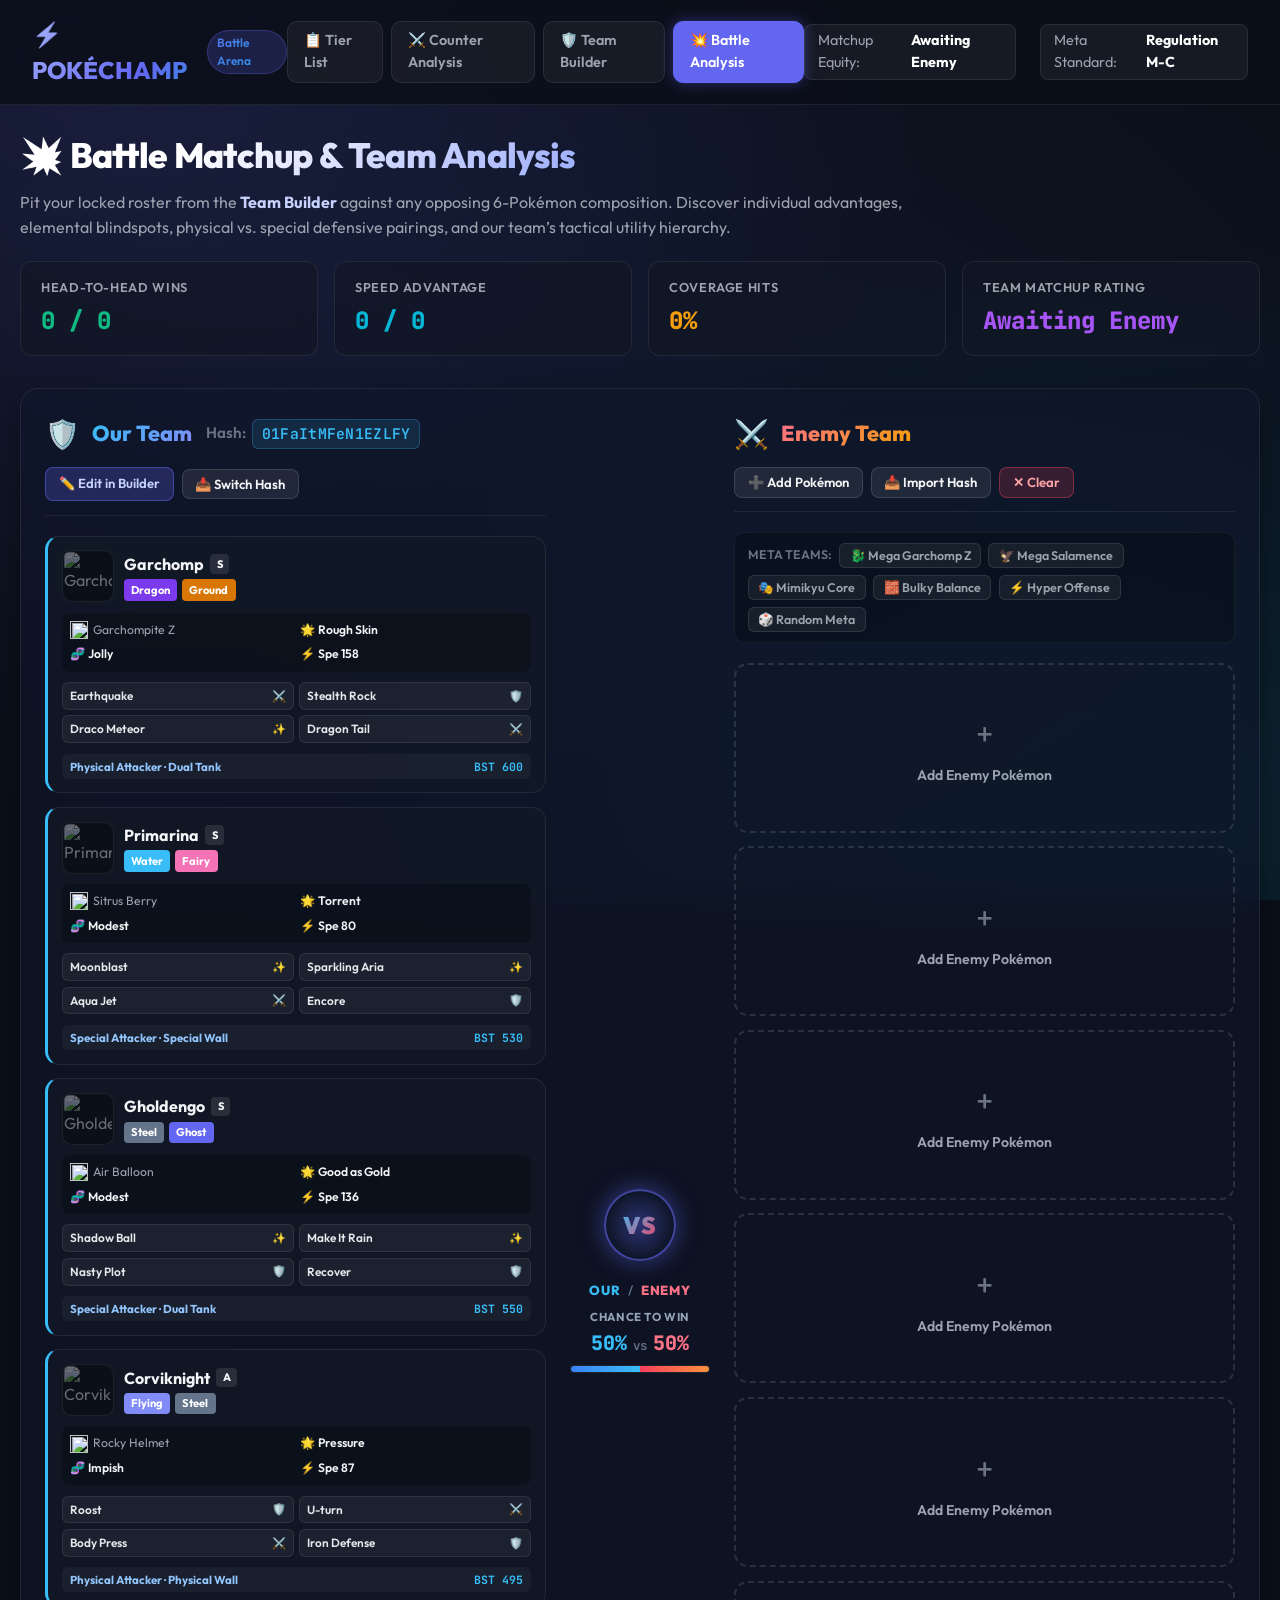
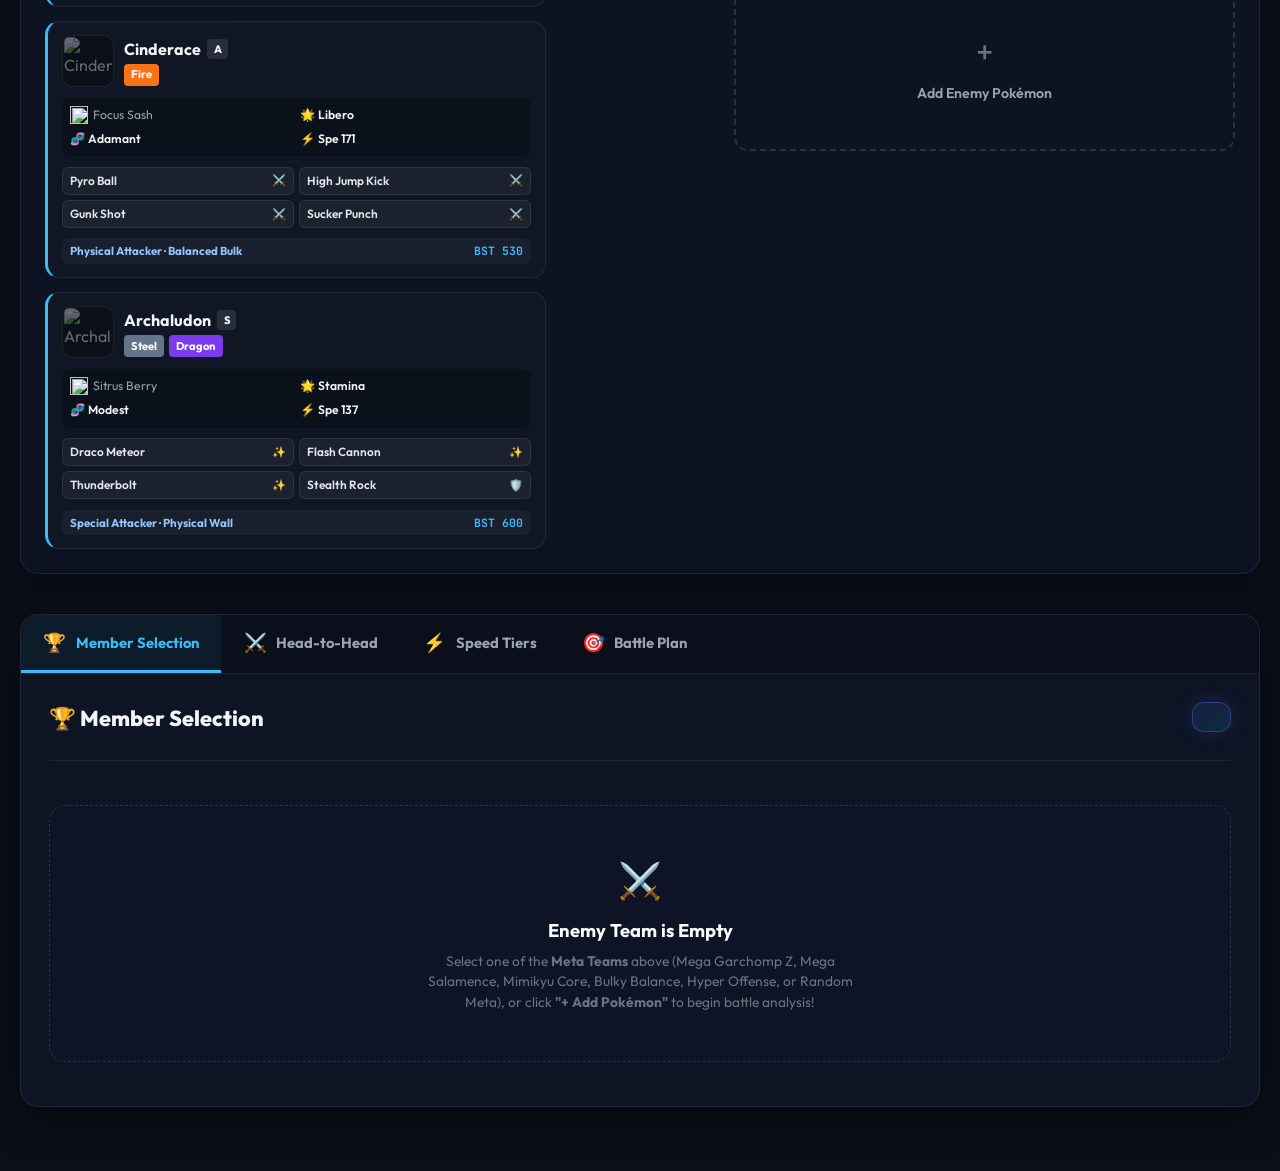
==== commit 9b3c6744: "feat(battle): streamline combat metric with Our/Enemy win chance, simplify threat moves, and reduce " ====
--- a/battle.html
+++ b/battle.html
@@ -7,7 +7,7 @@
   <meta name="description" content="Simulate competitive Pokémon 6v6 team battles. Analyzes head-to-head advantage, offensive type coverage, defensive exposure, speed tier ladder across 12 Pokémon, and ranks team member usefulness.">
   <link rel="stylesheet" href="index.css?v=2.8">
   <link rel="stylesheet" href="teambuilder.css?v=2.7">
-  <link rel="stylesheet" href="battle.css?v=2.9">
+  <link rel="stylesheet" href="battle.css?v=3.0">
 </head>
 <body>
 
@@ -105,17 +105,22 @@
             <span class="vs-text">VS</span>
           </div>
           <div class="matchup-meter-wrap">
-            <div class="meter-labels">
-              <span class="our-side-label">Our Edge</span>
-              <span id="meter-ratio-text" class="meter-ratio">50% / 50%</span>
-              <span class="enemy-side-label">Enemy Edge</span>
+            <div class="meter-topline">
+              <span class="topline-our">Our</span>
+              <span class="topline-slash">/</span>
+              <span class="topline-enemy">Enemy</span>
+            </div>
+            <div class="meter-win-chances">
+              <span class="win-chance-title">Chance to Win</span>
+              <div class="win-chance-values">
+                <span id="pct-chance-our" class="pct-val-our">50%</span>
+                <span class="pct-val-vs">vs</span>
+                <span id="pct-chance-enemy" class="pct-val-enemy">50%</span>
+              </div>
             </div>
             <div class="meter-bar-track">
               <div id="meter-bar-fill-our" class="meter-fill-our" style="width: 50%;"></div>
               <div id="meter-bar-fill-enemy" class="meter-fill-enemy" style="width: 50%;"></div>
-            </div>
-            <div id="matchup-verdict-pill" class="matchup-verdict-pill verdict-even">
-              Balanced Matchup
             </div>
           </div>
         </div>
@@ -171,7 +176,7 @@
         </button>
         <button class="analysis-tab-btn" data-tab="matrix">
           <span class="tab-icon">⚔️</span>
-          <span class="tab-title">Head-to-Head Matrix</span>
+          <span class="tab-title">Head-to-Head</span>
         </button>
         <button class="analysis-tab-btn" data-tab="speed">
           <span class="tab-icon">⚡</span>
@@ -205,12 +210,12 @@
         </div>
 
         <!-- ========================================================= -->
-        <!-- TAB 2: Head-to-Head Matrix & Merged Type Coverage -->
+        <!-- TAB 2: Head-to-Head & Merged Type Coverage -->
         <!-- ========================================================= -->
         <div class="battle-pane" id="pane-matrix">
           <div class="pane-hero-intro">
             <div>
-              <h3 class="pane-title">⚔️ Head-to-Head Matrix</h3>
+              <h3 class="pane-title">⚔️ Head-to-Head</h3>
             </div>
             <div class="matrix-legend">
               <span class="legend-badge lg-win-plus">+2 Decisive Win</span>
@@ -234,7 +239,7 @@
               <!-- Left: Offensive Coverage against their 6 -->
               <div class="coverage-box">
                 <div class="coverage-box-header">
-                  <h4>🎯 Offensive Threat Coverage (Our Moves vs Their Pokémon)</h4>
+                  <h4>🎯 Move Coverage</h4>
                   <span class="badge-accent" id="coverage-score-pill">Coverage: 0 / 6</span>
                 </div>
                 
@@ -251,7 +256,7 @@
               <!-- Right: Defensive Vulnerabilities (Our Pokémon Weaknesses vs Enemy Team) -->
               <div class="coverage-box">
                 <div class="coverage-box-header">
-                  <h4>🛡️ Defensive Vulnerabilities (Our Pokémon Weaknesses vs Enemy Team)</h4>
+                  <h4>🛡️ Defense Weakness</h4>
                   <span class="badge-accent" id="defensive-integrity-pill">Team Defense</span>
                 </div>
 
@@ -346,44 +351,54 @@
         </div>
 
         <!-- ========================================================= -->
-        <!-- TAB 4: Tactical Battle Plan (Ready for LLM Integration) -->
+        <!-- TAB 4: Tactical Battle Plan & Execution Matrix -->
         <!-- ========================================================= -->
         <div class="battle-pane" id="pane-tactics">
-          <div class="pane-hero-intro">
+          <div class="pane-hero-intro tactics-hero-bar">
             <div>
-              <h3 class="pane-title">🎯 Battle Plan</h3>
-            </div>
-          </div>
-
-          <div class="llm-battle-plan-container">
-            <div class="llm-plan-card">
-              <div class="llm-plan-header">
-                <div class="llm-badge-wrap">
-                  <span class="llm-ai-badge">🤖 AI Battle Coach</span>
-                  <span class="llm-status-pill">LLM Integration Ready</span>
-                </div>
-                <h4>Turn-by-Turn Competitive Gameplan</h4>
-              </div>
-              <p class="llm-plan-desc">
-                Comprehensive match strategy powered by LLM reasoning. Evaluates dynamic team matchups, predict enemy pivots, and generates an optimized 3v3 singles gameplan.
+              <h3 class="pane-title">🎯 AI assisted Battle Plan</h3>
+            </div>
+            <div class="tactics-header-controls">
+              <div class="tactics-status-pill" id="tactics-status-badge">
+                <span class="status-indicator-dot dot-offline"></span>
+                <span id="tactics-status-text">Heuristic Mode (No API Key)</span>
+              </div>
+              <button class="btn-battle-pill" id="btn-open-gemini-modal" title="Configure Gemini API Key">
+                🔑 API Key Settings
+              </button>
+              <button class="btn-battle-pill btn-accent-glow" id="btn-generate-battle-plan">
+                ⚡ Generate Battle Plan
+              </button>
+            </div>
+          </div>
+
+          <!-- Battle Plan Main Output Area -->
+          <div class="tactics-main-wrapper" id="tactics-main-wrapper">
+            <!-- Initial Prompt / Call to action -->
+            <div class="tactics-empty-prompt" id="tactics-initial-prompt">
+              <div class="empty-prompt-icon">⚔️</div>
+              <h4>Ready to Synthesize 3v3 Battle Plan</h4>
+              <p>
+                Click <strong>"⚡ Generate Battle Plan"</strong> to analyze both rosters, calculate optimal Bring-3 cores, designate your 4th flex sub, expose bench liabilities, and build complete counter strategies for each enemy Pokémon.
               </p>
-              <div class="llm-preview-grid">
-                <div class="llm-feature-box">
-                  <span class="feat-icon">⚡</span>
-                  <strong>Turn-1 Lead Prediction</strong>
-                  <span>Recommends opening moves based on opponent lead probability.</span>
-                </div>
-                <div class="llm-feature-box">
-                  <span class="feat-icon">🛡️</span>
-                  <strong>Pivot & Switch Routing</strong>
-                  <span>Calculates safest switch-ins to absorb expected enemy attacks.</span>
-                </div>
-                <div class="llm-feature-box">
-                  <span class="feat-icon">👑</span>
-                  <strong>Late-Game Win Condition</strong>
-                  <span>Tera timing and clean-up sequences to close out the match.</span>
-                </div>
-              </div>
+              <div class="empty-prompt-actions">
+                <button class="btn-battle-pill btn-accent-glow" id="btn-prompt-generate">⚡ Generate Battle Plan</button>
+                <button class="btn-battle-pill" id="btn-prompt-setup-key">🔑 Connect Gemini AI Key</button>
+              </div>
+            </div>
+
+            <!-- Loading State -->
+            <div class="tactics-loading-container" id="tactics-loading" style="display:none;">
+              <div class="tactics-spinner"></div>
+              <div class="tactics-loading-text">
+                <h4 id="loading-stage-title">Synthesizing Competitive Gameplan...</h4>
+                <p id="loading-stage-desc">Evaluating speed brackets, damage thresholds, and pivot routes</p>
+              </div>
+            </div>
+
+            <!-- Results Container -->
+            <div class="tactics-results-container" id="tactics-results-container" style="display:none;">
+              <!-- Populated dynamically via JS -->
             </div>
           </div>
         </div>
@@ -572,11 +587,74 @@
     </div>
   </div>
 
+  <!-- ========================================================= -->
+  <!-- MODAL 6: Gemini API Key Settings Modal -->
+  <!-- ========================================================= -->
+  <div class="modal-overlay" id="modal-gemini-key">
+    <div class="modal-card modal-key-card">
+      <div class="modal-header">
+        <div class="modal-title-wrap">
+          <span class="modal-icon">🤖</span>
+          <div class="modal-title-text-group">
+            <h3>Gemini AI Coach Settings</h3>
+            <p class="picker-modal-subtitle">Power Battle Plan with Google Gemini reasoning</p>
+          </div>
+        </div>
+        <button class="modal-close-btn" id="btn-close-gemini-modal">✕</button>
+      </div>
+
+      <div class="modal-body-content key-modal-body">
+        <div class="key-security-note">
+          <span class="sec-icon">🔒</span>
+          <div>
+            <strong>Client-Side & Zero-Logging:</strong>
+            <span>Your key is stored strictly in your browser's <code>localStorage</code>. Requests are sent directly from your browser to Google's official Gemini API. PokéChamp never stores or sees your key.</span>
+          </div>
+        </div>
+
+        <div class="key-form-group">
+          <label for="input-gemini-key">Google Gemini API Key</label>
+          <div class="key-input-wrapper">
+            <input type="password" id="input-gemini-key" class="hash-input" placeholder="AIzaSy..." autocomplete="off" spellcheck="false">
+            <button type="button" class="btn-toggle-key-visibility" id="btn-toggle-key-eye" title="Toggle visibility">👁️</button>
+          </div>
+        </div>
+
+        <div class="key-form-group">
+          <label for="select-gemini-model">Gemini Model</label>
+          <select id="select-gemini-model" class="key-model-select">
+            <option value="gemini-3.1-flash-lite" selected>Gemini 3.1 Flash-Lite (Recommended · Fast & Active)</option>
+            <option value="gemini-3.5-flash">Gemini 3.5 Flash (Deep reasoning)</option>
+            <option value="gemini-3.6-flash">Gemini 3.6 Flash (Advanced tactical analysis)</option>
+            <option value="gemini-3.8-flash">Gemini 3.8 Flash (Latest Flagship)</option>
+          </select>
+        </div>
+
+        <div class="key-help-box">
+          <div class="help-title">💡 How to get your API key from Google:</div>
+          <ol class="help-steps">
+            <li>Open <a href="https://aistudio.google.com/app/apikey" target="_blank" rel="noopener noreferrer" class="help-link">Google AI Studio (aistudio.google.com) ↗</a>.</li>
+            <li>Sign in with your Google Account and click <strong>"Create API key"</strong>.</li>
+            <li>Copy the generated key and paste it above. (The free tier gives 15 requests per minute at $0 cost).</li>
+          </ol>
+        </div>
+
+        <div class="key-test-feedback" id="key-test-feedback" style="display:none;"></div>
+      </div>
+
+      <div class="editor-modal-footer">
+        <button class="btn-battle-pill btn-danger" id="btn-clear-gemini-key">Remove Key</button>
+        <button class="btn-battle-pill" id="btn-test-gemini-key">🧪 Test Connection</button>
+        <button class="btn-modal-action" id="btn-save-gemini-key">Save & Connect</button>
+      </div>
+    </div>
+  </div>
+
   <!-- Toast Notification Container -->
   <div id="battle-toast" class="battle-toast"></div>
 
   <!-- Scripts -->
   <script src="type-tooltip.js"></script>
-  <script src="battle.js?v=2.9"></script>
+  <script src="battle.js?v=3.0"></script>
 </body>
 </html>
--- a/battle.css
+++ b/battle.css
@@ -379,27 +379,78 @@
   flex-direction: column;
   gap: 0.45rem;
   text-align: center;
-}
-
-.meter-labels {
-  display: flex;
-  justify-content: space-between;
+  align-items: center;
+}
+
+.meter-topline {
+  display: flex;
+  align-items: center;
+  justify-content: center;
+  gap: 0.45rem;
+  font-size: 0.82rem;
+  font-weight: 800;
+  text-transform: uppercase;
+  letter-spacing: 0.06em;
+}
+
+.topline-our {
+  color: #38bdf8;
+}
+
+.topline-slash {
+  color: #64748b;
+  font-weight: 500;
+}
+
+.topline-enemy {
+  color: #fb7185;
+}
+
+.meter-win-chances {
+  display: flex;
+  flex-direction: column;
+  align-items: center;
+  gap: 0.15rem;
+}
+
+.win-chance-title {
   font-size: 0.72rem;
   font-weight: 700;
   text-transform: uppercase;
-}
-
-.our-side-label { color: #38bdf8; }
-.enemy-side-label { color: #fb7185; }
-.meter-ratio {
-  color: #f3f4f6;
+  letter-spacing: 0.05em;
+  color: #94a3b8;
+}
+
+.win-chance-values {
+  display: flex;
+  align-items: baseline;
+  justify-content: center;
+  gap: 0.4rem;
   font-family: 'JetBrains Mono', monospace;
   font-weight: 800;
+}
+
+.pct-val-our {
+  font-size: 1.25rem;
+  color: #38bdf8;
+}
+
+.pct-val-vs {
+  font-size: 0.78rem;
+  font-weight: 600;
+  color: #64748b;
+  font-family: inherit;
+}
+
+.pct-val-enemy {
+  font-size: 1.25rem;
+  color: #fb7185;
 }
 
 .meter-bar-track {
   width: 100%;
-  height: 10px;
+  max-width: 160px;
+  height: 8px;
   background: rgba(0, 0, 0, 0.5);
   border-radius: 9999px;
   overflow: hidden;
@@ -417,14 +468,6 @@
   height: 100%;
   background: linear-gradient(90deg, #f43f5e, #fb923c);
   transition: width 0.4s ease;
-}
-
-.matchup-verdict-pill {
-  padding: 0.35rem 0.75rem;
-  border-radius: 9999px;
-  font-size: 0.78rem;
-  font-weight: 700;
-  margin-top: 0.35rem;
 }
 
 .verdict-heavily-favored {
@@ -1173,94 +1216,84 @@
   gap: 0.35rem;
   background: rgba(239, 68, 68, 0.05);
   border: 1px solid rgba(239, 68, 68, 0.16);
-  padding: 0.4rem 0.6rem;
+  padding: 0.45rem 0.6rem;
   border-radius: 8px;
 }
 
 .threat-entry-header {
   display: flex;
   align-items: center;
-  gap: 0.4rem;
+  gap: 0.45rem;
 }
 
 .threat-entry-name {
-  font-size: 0.8rem;
+  font-size: 0.82rem;
   font-weight: 700;
   color: #fca5a5;
 }
 
-.threat-entry-details {
-  display: flex;
-  flex-direction: column;
-  gap: 0.3rem;
-  padding-left: 0.5rem;
-  border-left: 2px solid rgba(239, 68, 68, 0.3);
-  margin-left: 0.6rem;
-}
-
-.threat-detail-line {
-  display: flex;
-  align-items: center;
-  gap: 0.4rem;
-  font-size: 0.72rem;
-  flex-wrap: wrap;
-}
-
-.threat-detail-label {
-  color: var(--text-dim);
+.threat-moves-list {
+  display: flex;
+  flex-direction: column;
+  gap: 0.25rem;
+  margin-top: 0.15rem;
+}
+
+.threat-move-row {
+  display: flex;
+  align-items: center;
+  gap: 0.45rem;
+  font-size: 0.76rem;
+  background: rgba(0, 0, 0, 0.28);
+  border: 1px solid rgba(255, 255, 255, 0.06);
+  border-radius: 6px;
+  padding: 0.22rem 0.5rem;
+}
+
+.threat-move-row .move-type-badge {
+  font-size: 0.64rem;
+  font-weight: 800;
+  padding: 0.1rem 0.4rem;
+  border-radius: 4px;
+  color: #ffffff;
+  min-width: 44px;
+  text-align: center;
+  box-shadow: 0 1px 3px rgba(0, 0, 0, 0.3);
+}
+
+.threat-move-name {
+  font-weight: 600;
+  color: #f1f5f9;
+  flex: 1;
+  white-space: nowrap;
+  overflow: hidden;
+  text-overflow: ellipsis;
+}
+
+.threat-eff-badge {
   font-size: 0.68rem;
-  font-weight: 700;
-  min-width: 82px;
-}
-
-.threat-chips-wrap {
-  display: flex;
-  align-items: center;
-  gap: 0.35rem;
-  flex-wrap: wrap;
-}
-
-.threat-move-badge {
-  font-size: 0.7rem;
-  font-weight: 700;
-  padding: 0.12rem 0.4rem;
-  border-radius: 6px;
-  display: inline-flex;
-  align-items: center;
-  gap: 0.25rem;
-}
-
-.threat-move-badge.eff-4x {
+  font-weight: 800;
+  padding: 0.1rem 0.45rem;
+  border-radius: 4px;
+  margin-left: auto;
+  font-family: 'JetBrains Mono', monospace;
+}
+
+.threat-eff-badge.eff-4x {
   background: rgba(239, 68, 68, 0.28);
-  border: 1px solid rgba(239, 68, 68, 0.65);
+  border: 1px solid rgba(239, 68, 68, 0.7);
   color: #fca5a5;
 }
 
-.threat-move-badge.eff-4x strong {
-  background: #ef4444;
-  color: #ffffff;
-  padding: 0 3px;
-  border-radius: 3px;
-  font-size: 0.62rem;
-}
-
-.threat-move-badge.eff-2x {
-  background: rgba(249, 115, 22, 0.2);
-  border: 1px solid rgba(249, 115, 22, 0.5);
+.threat-eff-badge.eff-2x {
+  background: rgba(249, 115, 22, 0.22);
+  border: 1px solid rgba(249, 115, 22, 0.6);
   color: #fdba74;
 }
 
-.threat-move-badge.eff-2x strong {
-  background: #ea580c;
-  color: #ffffff;
-  padding: 0 3px;
-  border-radius: 3px;
-  font-size: 0.62rem;
-}
-
-.threat-move-badge.eff-1x {
-  background: rgba(255, 255, 255, 0.06);
-  border: 1px solid rgba(255, 255, 255, 0.1);
+.threat-eff-badge.eff-1x {
+  background: rgba(148, 163, 184, 0.15);
+  border: 1px solid rgba(148, 163, 184, 0.3);
   color: #cbd5e1;
 }
 
@@ -2351,119 +2384,828 @@
 }
 
 /* ---------------------------------------------------------------------
-   TAB 5: Tactical Battle Plan
+   TAB 4: Tactical Battle Plan & Execution Matrix
    --------------------------------------------------------------------- */
-.llm-battle-plan-container {
+.tactics-hero-bar {
+  display: flex;
+  justify-content: space-between;
+  align-items: center;
+  gap: 1rem;
+  flex-wrap: wrap;
+}
+
+.tactics-header-controls {
+  display: flex;
+  align-items: center;
+  gap: 0.65rem;
+  flex-wrap: wrap;
+}
+
+.tactics-status-pill {
+  display: inline-flex;
+  align-items: center;
+  gap: 0.45rem;
+  background: rgba(15, 23, 42, 0.7);
+  border: 1px solid rgba(255, 255, 255, 0.12);
+  padding: 0.4rem 0.85rem;
+  border-radius: 9999px;
+  font-size: 0.8rem;
+  font-weight: 700;
+  color: #e2e8f0;
+}
+
+.status-indicator-dot {
+  width: 8px;
+  height: 8px;
+  border-radius: 50%;
+  display: inline-block;
+}
+
+.status-indicator-dot.dot-online {
+  background: #22c55e;
+  box-shadow: 0 0 8px #22c55e;
+}
+
+.status-indicator-dot.dot-offline {
+  background: #94a3b8;
+}
+
+.btn-accent-glow {
+  background: linear-gradient(135deg, #0284c7, #38bdf8) !important;
+  color: #ffffff !important;
+  font-weight: 800 !important;
+  border: none !important;
+  box-shadow: 0 0 16px rgba(56, 189, 248, 0.35);
+  transition: all 0.2s ease;
+}
+
+.btn-accent-glow:hover {
+  transform: translateY(-1px);
+  box-shadow: 0 0 22px rgba(56, 189, 248, 0.55);
+}
+
+.tactics-main-wrapper {
   display: flex;
   flex-direction: column;
   gap: 1.5rem;
-}
-
-.llm-plan-card {
+  margin-top: 0.5rem;
+}
+
+/* Empty Prompt Box */
+.tactics-empty-prompt {
+  text-align: center;
+  padding: 3.5rem 1.5rem;
+  background: linear-gradient(135deg, rgba(15, 23, 42, 0.6) 0%, rgba(30, 41, 59, 0.4) 100%);
+  border: 1px dashed rgba(255, 255, 255, 0.15);
+  border-radius: 16px;
+  display: flex;
+  flex-direction: column;
+  align-items: center;
+  gap: 0.75rem;
+}
+
+.empty-prompt-icon {
+  font-size: 2.75rem;
+  margin-bottom: 0.25rem;
+}
+
+.tactics-empty-prompt h4 {
+  font-size: 1.35rem;
+  font-weight: 800;
+  color: #ffffff;
+  margin: 0;
+}
+
+.tactics-empty-prompt p {
+  font-size: 0.92rem;
+  color: #94a3b8;
+  max-width: 600px;
+  margin: 0;
+  line-height: 1.55;
+}
+
+.empty-prompt-actions {
+  display: flex;
+  gap: 0.75rem;
+  margin-top: 0.85rem;
+  flex-wrap: wrap;
+  justify-content: center;
+}
+
+/* Loading State */
+.tactics-loading-container {
+  display: flex;
+  flex-direction: column;
+  align-items: center;
+  justify-content: center;
+  padding: 4rem 1.5rem;
+  background: rgba(15, 23, 42, 0.6);
+  border: 1px solid rgba(255, 255, 255, 0.08);
+  border-radius: 16px;
+  gap: 1.25rem;
+}
+
+.tactics-spinner {
+  width: 48px;
+  height: 48px;
+  border: 4px solid rgba(56, 189, 248, 0.15);
+  border-top-color: #38bdf8;
+  border-radius: 50%;
+  animation: spin 0.8s linear infinite;
+}
+
+.tactics-loading-text {
+  text-align: center;
+}
+
+.tactics-loading-text h4 {
+  font-size: 1.15rem;
+  font-weight: 800;
+  color: #f8fafc;
+  margin: 0 0 0.35rem 0;
+}
+
+.tactics-loading-text p {
+  font-size: 0.88rem;
+  color: #94a3b8;
+  margin: 0;
+}
+
+/* Results Container & Blocks */
+.tactics-results-container {
+  display: flex;
+  flex-direction: column;
+  gap: 1.75rem;
+}
+
+.tactics-section-block {
+  display: flex;
+  flex-direction: column;
+  gap: 1rem;
+}
+
+.tactics-section-title {
+  display: flex;
+  align-items: center;
+  gap: 0.6rem;
+  font-size: 1.15rem;
+  font-weight: 800;
+  color: #ffffff;
+  padding-bottom: 0.5rem;
+  border-bottom: 1px solid rgba(255, 255, 255, 0.08);
+}
+
+.tactics-section-title .sec-badge {
+  font-size: 0.72rem;
+  font-weight: 700;
+  background: rgba(56, 189, 248, 0.15);
+  color: #38bdf8;
+  border: 1px solid rgba(56, 189, 248, 0.3);
+  padding: 0.15rem 0.55rem;
+  border-radius: 9999px;
+}
+
+/* 3v3 Core Grid */
+.core-roster-grid {
+  display: grid;
+  grid-template-columns: repeat(auto-fit, minmax(280px, 1fr));
+  gap: 1rem;
+}
+
+.core-poke-card {
   background: linear-gradient(135deg, rgba(30, 41, 59, 0.7) 0%, rgba(15, 23, 42, 0.85) 100%);
-  border: 1px solid rgba(99, 102, 241, 0.3);
-  border-radius: 16px;
-  padding: 1.75rem;
-  display: flex;
-  flex-direction: column;
-  gap: 1.25rem;
-  box-shadow: 0 4px 20px rgba(0, 0, 0, 0.35);
+  border: 1px solid rgba(255, 255, 255, 0.1);
+  border-radius: 14px;
+  padding: 1.15rem;
+  display: flex;
+  flex-direction: column;
+  gap: 0.75rem;
   position: relative;
   overflow: hidden;
-}
-
-.llm-plan-card::before {
-  content: '';
+  transition: transform 0.2s ease, border-color 0.2s ease;
+}
+
+.core-poke-card:hover {
+  transform: translateY(-2px);
+  border-color: rgba(56, 189, 248, 0.4);
+}
+
+.core-card-rank-badge {
   position: absolute;
-  top: 0;
-  left: 0;
-  right: 0;
-  height: 3px;
-  background: linear-gradient(90deg, #6366f1, #38bdf8, #a855f7);
-}
-
-.llm-plan-header {
-  display: flex;
-  flex-direction: column;
+  top: 0.75rem;
+  right: 0.85rem;
+  font-size: 0.75rem;
+  font-weight: 800;
+  padding: 0.15rem 0.55rem;
+  border-radius: 6px;
+  background: rgba(255, 255, 255, 0.08);
+  color: #e2e8f0;
+}
+
+.core-card-header {
+  display: flex;
+  align-items: center;
+  gap: 0.75rem;
+}
+
+.core-poke-sprite {
+  width: 48px;
+  height: 48px;
+  object-fit: contain;
+  image-rendering: pixelated;
+}
+
+.core-poke-info {
+  display: flex;
+  flex-direction: column;
+  gap: 0.2rem;
+}
+
+.core-poke-name {
+  font-size: 1.05rem;
+  font-weight: 800;
+  color: #ffffff;
+}
+
+.core-role-tag {
+  font-size: 0.72rem;
+  font-weight: 800;
+  text-transform: uppercase;
+  letter-spacing: 0.04em;
+  padding: 0.15rem 0.5rem;
+  border-radius: 4px;
+  display: inline-block;
+  width: fit-content;
+}
+
+.role-lead { background: rgba(234, 179, 8, 0.2); color: #facc15; border: 1px solid rgba(234, 179, 8, 0.4); }
+.role-breaker { background: rgba(239, 68, 68, 0.2); color: #f87171; border: 1px solid rgba(239, 68, 68, 0.4); }
+.role-pivot { background: rgba(56, 189, 248, 0.2); color: #38bdf8; border: 1px solid rgba(56, 189, 248, 0.4); }
+.role-cleaner { background: rgba(168, 85, 247, 0.2); color: #c084fc; border: 1px solid rgba(168, 85, 247, 0.4); }
+
+.core-poke-reason {
+  font-size: 0.85rem;
+  color: #cbd5e1;
+  line-height: 1.5;
+  background: rgba(0, 0, 0, 0.25);
+  padding: 0.65rem 0.85rem;
+  border-radius: 8px;
+  border-left: 3px solid #38bdf8;
+}
+
+/* 4th Flex Option Card */
+.tactics-flex-card {
+  background: linear-gradient(135deg, rgba(30, 27, 75, 0.6) 0%, rgba(15, 23, 42, 0.85) 100%);
+  border: 1px dashed rgba(168, 85, 247, 0.5);
+  border-radius: 14px;
+  padding: 1.25rem;
+  display: flex;
+  flex-direction: column;
+  gap: 0.85rem;
+  position: relative;
+}
+
+.flex-card-head {
+  display: flex;
+  align-items: center;
+  justify-content: space-between;
+  flex-wrap: wrap;
   gap: 0.5rem;
 }
 
-.llm-badge-wrap {
+.flex-title-group {
   display: flex;
   align-items: center;
   gap: 0.6rem;
-  flex-wrap: wrap;
-}
-
-.llm-ai-badge {
-  background: rgba(99, 102, 241, 0.25);
-  border: 1px solid rgba(99, 102, 241, 0.5);
-  color: #c7d2fe;
-  font-size: 0.82rem;
-  font-weight: 800;
-  padding: 0.25rem 0.65rem;
+}
+
+.flex-pill-badge {
+  background: rgba(168, 85, 247, 0.25);
+  border: 1px solid rgba(168, 85, 247, 0.6);
+  color: #d8b4fe;
+  font-size: 0.76rem;
+  font-weight: 800;
+  padding: 0.2rem 0.6rem;
   border-radius: 9999px;
   display: inline-flex;
   align-items: center;
-  gap: 0.35rem;
-}
-
-.llm-status-pill {
-  background: rgba(234, 179, 8, 0.15);
-  border: 1px solid rgba(234, 179, 8, 0.4);
+  gap: 0.3rem;
+}
+
+.flex-replace-target {
+  font-size: 0.82rem;
+  color: #cbd5e1;
+}
+
+.flex-replace-target strong {
+  color: #f472b6;
+}
+
+.flex-card-body {
+  display: grid;
+  grid-template-columns: auto 1fr;
+  gap: 1.25rem;
+  align-items: center;
+}
+
+.flex-poke-preview {
+  display: flex;
+  flex-direction: column;
+  align-items: center;
+  gap: 0.25rem;
+}
+
+.flex-poke-preview img {
+  width: 52px;
+  height: 52px;
+  object-fit: contain;
+  image-rendering: pixelated;
+}
+
+.flex-poke-preview span {
+  font-size: 0.88rem;
+  font-weight: 800;
+  color: #ffffff;
+}
+
+.flex-text-details {
+  display: flex;
+  flex-direction: column;
+  gap: 0.5rem;
+}
+
+.flex-condition-box {
+  background: rgba(0, 0, 0, 0.3);
+  border-left: 3px solid #c084fc;
+  padding: 0.55rem 0.8rem;
+  border-radius: 6px;
+  font-size: 0.84rem;
+  color: #e2e8f0;
+  line-height: 1.45;
+}
+
+.flex-condition-box strong {
+  color: #e879f9;
+}
+
+/* Bench Liabilities Grid */
+.bench-grid {
+  display: grid;
+  grid-template-columns: repeat(auto-fit, minmax(280px, 1fr));
+  gap: 0.85rem;
+}
+
+.bench-card {
+  background: rgba(30, 18, 24, 0.4);
+  border: 1px solid rgba(244, 63, 94, 0.25);
+  border-radius: 12px;
+  padding: 0.85rem 1rem;
+  display: flex;
+  gap: 0.85rem;
+  align-items: flex-start;
+}
+
+.bench-poke-sprite {
+  width: 40px;
+  height: 40px;
+  object-fit: contain;
+  image-rendering: pixelated;
+}
+
+.bench-content {
+  display: flex;
+  flex-direction: column;
+  gap: 0.3rem;
+  flex: 1;
+}
+
+.bench-header-line {
+  display: flex;
+  align-items: center;
+  justify-content: space-between;
+}
+
+.bench-poke-name {
+  font-size: 0.92rem;
+  font-weight: 800;
+  color: #ffffff;
+}
+
+.bench-warning-pill {
+  font-size: 0.7rem;
+  font-weight: 800;
+  color: #fb7185;
+  background: rgba(244, 63, 94, 0.15);
+  padding: 0.15rem 0.45rem;
+  border-radius: 4px;
+}
+
+.bench-reason {
+  font-size: 0.8rem;
+  color: #fecdd3;
+  line-height: 1.4;
+  margin: 0;
+}
+
+/* Tactical Execution Grid */
+.tactics-exec-grid {
+  display: grid;
+  grid-template-columns: repeat(auto-fit, minmax(340px, 1fr));
+  gap: 1.25rem;
+}
+
+.exec-card {
+  background: linear-gradient(135deg, rgba(30, 41, 59, 0.6) 0%, rgba(15, 23, 42, 0.8) 100%);
+  border: 1px solid rgba(255, 255, 255, 0.1);
+  border-radius: 14px;
+  padding: 1.25rem;
+  display: flex;
+  flex-direction: column;
+  gap: 0.85rem;
+}
+
+.exec-card-head {
+  display: flex;
+  align-items: center;
+  gap: 0.5rem;
+  font-size: 1.05rem;
+  font-weight: 800;
+  color: #ffffff;
+  padding-bottom: 0.4rem;
+  border-bottom: 1px solid rgba(255, 255, 255, 0.06);
+}
+
+.lead-poke-callout {
+  display: flex;
+  align-items: center;
+  gap: 0.75rem;
+  background: rgba(0, 0, 0, 0.25);
+  padding: 0.65rem 0.85rem;
+  border-radius: 10px;
+  border-left: 3px solid #facc15;
+}
+
+.lead-poke-sprite {
+  width: 44px;
+  height: 44px;
+  object-fit: contain;
+  image-rendering: pixelated;
+}
+
+.lead-poke-info strong {
+  font-size: 1rem;
+  color: #ffffff;
+  display: block;
+}
+
+.lead-poke-info span {
+  font-size: 0.8rem;
   color: #fde047;
-  font-size: 0.75rem;
-  font-weight: 700;
-  padding: 0.2rem 0.55rem;
-  border-radius: 6px;
-}
-
-.llm-plan-header h4 {
-  font-size: 1.25rem;
-  font-weight: 800;
-  color: #ffffff;
-  margin: 0;
-}
-
-.llm-plan-desc {
-  font-size: 0.92rem;
-  color: #94a3b8;
-  line-height: 1.6;
-  max-width: 820px;
-  margin: 0;
-}
-
-.llm-preview-grid {
-  display: grid;
-  grid-template-columns: repeat(auto-fit, minmax(240px, 1fr));
-  gap: 1rem;
-  margin-top: 0.5rem;
-}
-
-.llm-feature-box {
+}
+
+.lead-branches-list {
+  display: flex;
+  flex-direction: column;
+  gap: 0.6rem;
+}
+
+.lead-branch-item {
   background: rgba(255, 255, 255, 0.03);
   border: 1px solid rgba(255, 255, 255, 0.06);
-  border-radius: 12px;
-  padding: 1rem 1.15rem;
+  border-radius: 8px;
+  padding: 0.65rem 0.85rem;
+  font-size: 0.84rem;
+  line-height: 1.45;
+}
+
+.lead-branch-item strong {
+  color: #38bdf8;
+}
+
+.wincon-box {
+  background: rgba(0, 0, 0, 0.25);
+  border-left: 3px solid #a855f7;
+  padding: 0.75rem 0.95rem;
+  border-radius: 10px;
+  display: flex;
+  flex-direction: column;
+  gap: 0.4rem;
+}
+
+.wincon-sweeper-row {
+  display: flex;
+  align-items: center;
+  justify-content: space-between;
+  gap: 0.5rem;
+}
+
+.wincon-sweeper-name {
+  font-size: 1.05rem;
+  font-weight: 800;
+  color: #ffffff;
+}
+
+.wincon-tera-badge {
+  font-size: 0.75rem;
+  font-weight: 800;
+  background: rgba(168, 85, 247, 0.25);
+  color: #d8b4fe;
+  border: 1px solid rgba(168, 85, 247, 0.5);
+  padding: 0.2rem 0.6rem;
+  border-radius: 6px;
+}
+
+.wincon-sequence-text {
+  font-size: 0.86rem;
+  color: #cbd5e1;
+  line-height: 1.5;
+  margin: 0;
+}
+
+/* Enemy Threat & Counterplay Matrix */
+.enemy-threats-grid {
+  display: grid;
+  grid-template-columns: repeat(auto-fit, minmax(320px, 1fr));
+  gap: 1.15rem;
+}
+
+.threat-card {
+  background: rgba(18, 24, 38, 0.75);
+  border: 1px solid rgba(255, 255, 255, 0.08);
+  border-radius: 14px;
+  padding: 1.15rem;
+  display: flex;
+  flex-direction: column;
+  gap: 0.85rem;
+  position: relative;
+  transition: border-color 0.2s ease;
+}
+
+.threat-card:hover {
+  border-color: rgba(244, 63, 94, 0.4);
+}
+
+.threat-card-head {
+  display: flex;
+  justify-content: space-between;
+  align-items: center;
+  border-bottom: 1px solid rgba(255, 255, 255, 0.06);
+  padding-bottom: 0.6rem;
+}
+
+.threat-poke-main {
+  display: flex;
+  align-items: center;
+  gap: 0.65rem;
+}
+
+.threat-poke-sprite {
+  width: 40px;
+  height: 40px;
+  object-fit: contain;
+  image-rendering: pixelated;
+}
+
+.threat-poke-meta {
+  display: flex;
+  flex-direction: column;
+  gap: 0.15rem;
+}
+
+.threat-poke-name {
+  font-size: 0.98rem;
+  font-weight: 800;
+  color: #ffffff;
+}
+
+.threat-poke-types {
+  display: flex;
+  gap: 0.25rem;
+}
+
+.threat-speed-chip {
+  font-family: 'JetBrains Mono', monospace;
+  font-size: 0.75rem;
+  font-weight: 800;
+  color: #facc15;
+  background: rgba(234, 179, 8, 0.15);
+  border: 1px solid rgba(234, 179, 8, 0.35);
+  padding: 0.15rem 0.5rem;
+  border-radius: 6px;
+}
+
+.threat-moves-block {
   display: flex;
   flex-direction: column;
   gap: 0.35rem;
 }
 
-.llm-feature-box .feat-icon {
-  font-size: 1.25rem;
+.threat-block-label {
+  font-size: 0.75rem;
+  font-weight: 800;
+  color: #fb7185;
+  text-transform: uppercase;
+  letter-spacing: 0.04em;
+}
+
+.threat-moves-chips {
+  display: flex;
+  flex-wrap: wrap;
+  gap: 0.35rem;
+}
+
+.threat-move-chip {
+  font-size: 0.75rem;
+  font-weight: 700;
+  background: rgba(244, 63, 94, 0.15);
+  border: 1px solid rgba(244, 63, 94, 0.35);
+  color: #fecdd3;
+  padding: 0.2rem 0.5rem;
+  border-radius: 6px;
+}
+
+.threat-counter-block {
+  background: rgba(2, 132, 199, 0.1);
+  border: 1px solid rgba(56, 189, 248, 0.25);
+  border-radius: 10px;
+  padding: 0.75rem 0.85rem;
+  display: flex;
+  flex-direction: column;
+  gap: 0.45rem;
+}
+
+.counter-header-row {
+  display: flex;
+  align-items: center;
+  justify-content: space-between;
+  gap: 0.5rem;
+}
+
+.counter-poke-target {
+  display: flex;
+  align-items: center;
+  gap: 0.45rem;
+}
+
+.counter-poke-target img {
+  width: 26px;
+  height: 26px;
+  object-fit: contain;
+  image-rendering: pixelated;
+}
+
+.counter-poke-target strong {
+  font-size: 0.88rem;
+  color: #38bdf8;
+}
+
+.counter-badge-pill {
+  font-size: 0.7rem;
+  font-weight: 800;
+  background: rgba(34, 197, 94, 0.2);
+  border: 1px solid rgba(34, 197, 94, 0.4);
+  color: #4ade80;
+  padding: 0.15rem 0.45rem;
+  border-radius: 4px;
+}
+
+.counter-play-text {
+  font-size: 0.82rem;
+  color: #cbd5e1;
+  line-height: 1.45;
+  margin: 0;
+}
+
+/* Gemini Key Modal Styles */
+.modal-key-card {
+  max-width: 580px;
+  width: 95%;
+}
+
+.key-modal-body {
+  display: flex;
+  flex-direction: column;
+  gap: 1.25rem;
+  padding: 1.5rem 1.75rem;
+}
+
+.key-security-note {
+  display: flex;
+  gap: 0.75rem;
+  align-items: flex-start;
+  background: rgba(16, 185, 129, 0.1);
+  border: 1px solid rgba(16, 185, 129, 0.25);
+  border-radius: 10px;
+  padding: 0.85rem 1rem;
+  font-size: 0.84rem;
+  color: #a7f3d0;
+  line-height: 1.45;
+}
+
+.key-security-note strong {
+  color: #34d399;
+  display: block;
   margin-bottom: 0.15rem;
 }
 
-.llm-feature-box strong {
-  font-size: 0.92rem;
-  color: #f1f5f9;
-}
-
-.llm-feature-box span {
+.key-form-group {
+  display: flex;
+  flex-direction: column;
+  gap: 0.4rem;
+}
+
+.key-form-group label {
+  font-size: 0.85rem;
+  font-weight: 800;
+  color: #e2e8f0;
+}
+
+.key-input-wrapper {
+  position: relative;
+  display: flex;
+  align-items: center;
+}
+
+.key-input-wrapper input {
+  width: 100%;
+  padding-right: 2.75rem;
+}
+
+.btn-toggle-key-visibility {
+  position: absolute;
+  right: 0.75rem;
+  background: none;
+  border: none;
+  font-size: 1.1rem;
+  cursor: pointer;
+  opacity: 0.7;
+  transition: opacity 0.2s;
+}
+
+.btn-toggle-key-visibility:hover {
+  opacity: 1;
+}
+
+.key-model-select {
+  background: rgba(15, 23, 42, 0.8);
+  border: 1px solid rgba(255, 255, 255, 0.15);
+  border-radius: 10px;
+  color: #ffffff;
+  padding: 0.65rem 0.95rem;
+  font-size: 0.88rem;
+  outline: none;
+  transition: border-color 0.2s ease;
+}
+
+.key-model-select:focus {
+  border-color: #38bdf8;
+}
+
+.key-help-box {
+  background: rgba(255, 255, 255, 0.03);
+  border: 1px solid rgba(255, 255, 255, 0.08);
+  border-radius: 10px;
+  padding: 0.95rem 1.15rem;
+}
+
+.help-title {
+  font-size: 0.84rem;
+  font-weight: 800;
+  color: #facc15;
+  margin-bottom: 0.45rem;
+}
+
+.help-steps {
+  margin: 0;
+  padding-left: 1.25rem;
   font-size: 0.82rem;
   color: #94a3b8;
-  line-height: 1.45;
+  line-height: 1.55;
+}
+
+.help-link {
+  color: #38bdf8;
+  text-decoration: underline;
+  font-weight: 700;
+}
+
+.key-test-feedback {
+  padding: 0.65rem 0.95rem;
+  border-radius: 8px;
+  font-size: 0.84rem;
+  font-weight: 700;
+}
+
+.key-test-feedback.success {
+  background: rgba(34, 197, 94, 0.15);
+  border: 1px solid rgba(34, 197, 94, 0.4);
+  color: #4ade80;
+}
+
+.key-test-feedback.error {
+  background: rgba(244, 63, 94, 0.15);
+  border: 1px solid rgba(244, 63, 94, 0.4);
+  color: #fb7185;
 }
 
 /* ---------------------------------------------------------------------
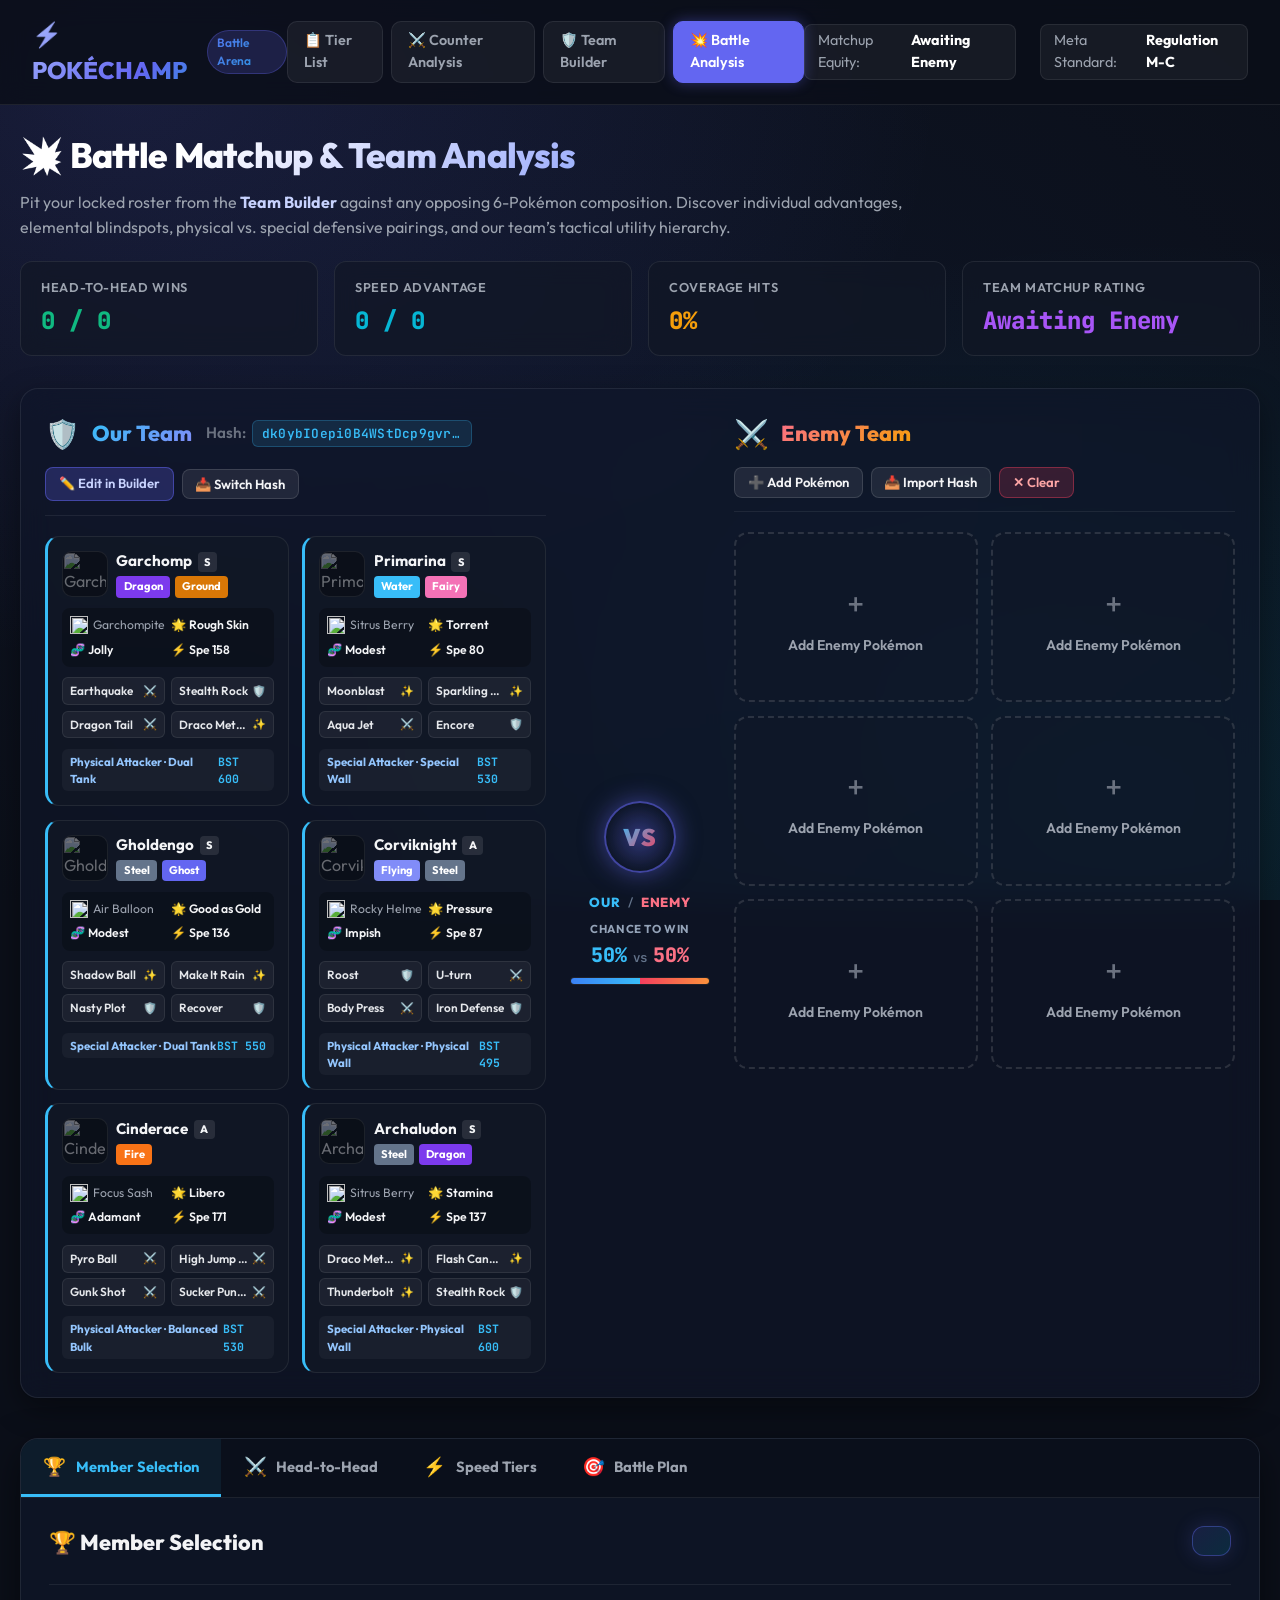
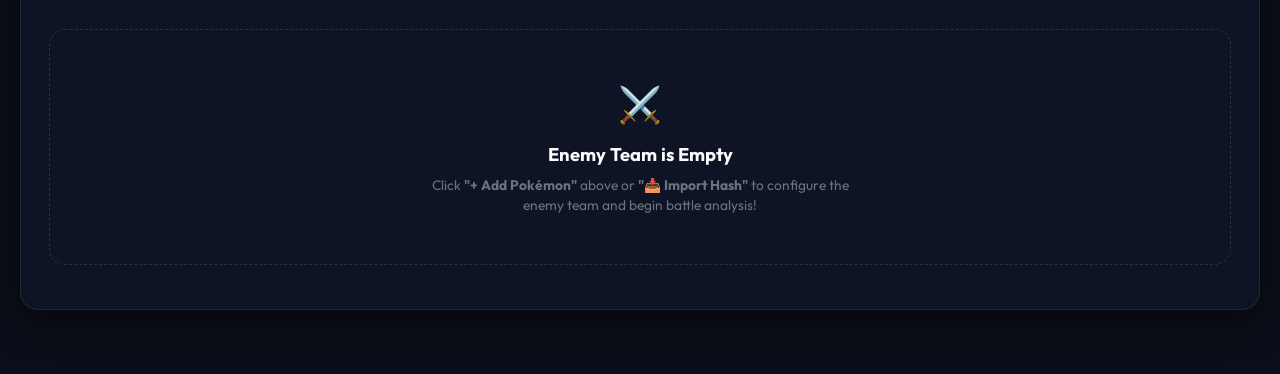
==== commit b8ff572a: "feat(db): normalize sqlite schema for regulation m-c, decouple rankings, and sync json exports - Ref" ====
--- a/battle.html
+++ b/battle.html
@@ -7,7 +7,7 @@
   <meta name="description" content="Simulate competitive Pokémon 6v6 team battles. Analyzes head-to-head advantage, offensive type coverage, defensive exposure, speed tier ladder across 12 Pokémon, and ranks team member usefulness.">
   <link rel="stylesheet" href="index.css?v=2.8">
   <link rel="stylesheet" href="teambuilder.css?v=2.7">
-  <link rel="stylesheet" href="battle.css?v=3.0">
+  <link rel="stylesheet" href="battle.css?v=3.1">
 </head>
 <body>
 
@@ -145,17 +145,6 @@
                 ✕ Clear
               </button>
             </div>
-          </div>
-
-          <!-- Enemy Presets Bar -->
-          <div class="enemy-presets-strip">
-            <span class="presets-label">Meta Teams:</span>
-            <button class="preset-pill-btn" data-preset="garchomp-z">🐉 Mega Garchomp Z</button>
-            <button class="preset-pill-btn" data-preset="salamence">🦅 Mega Salamence</button>
-            <button class="preset-pill-btn" data-preset="mimikyu">🎭 Mimikyu Core</button>
-            <button class="preset-pill-btn" data-preset="balance">🧱 Bulky Balance</button>
-            <button class="preset-pill-btn" data-preset="hyper">⚡ Hyper Offense</button>
-            <button class="preset-pill-btn" data-preset="random">🎲 Random Meta</button>
           </div>
 
           <!-- Enemy 6 Cards -->
@@ -495,11 +484,11 @@
 
       <div class="modal-body-content">
         <p class="modal-desc">
-          Enter a 16-character alphanumeric <strong>teamhash</strong> generated from the PokéChamp Team Builder to test a different team roster:
+          Enter a shareable <strong>teamhash</strong> generated from the PokéChamp Team Builder to test a different team roster:
         </p>
 
         <div class="hash-input-group">
-          <input type="text" id="input-switch-hash" class="hash-input" maxlength="16" placeholder="e.g. 8k9X12bQ0A4mZ7yL" autocomplete="off" spellcheck="false">
+          <input type="text" id="input-switch-hash" class="hash-input" maxlength="128" placeholder="e.g. paste teamhash here" autocomplete="off" spellcheck="false">
           <button id="btn-confirm-switch-hash" class="btn-modal-action">Load Team</button>
         </div>
 
@@ -549,11 +538,11 @@
 
       <div class="modal-body-content">
         <p class="modal-desc">
-          Paste a 16-character alphanumeric teamhash to load an exact enemy composition:
+          Paste a shareable teamhash to load an exact enemy composition:
         </p>
 
         <div class="hash-input-group">
-          <input type="text" id="input-enemy-hash" class="hash-input" maxlength="16" placeholder="e.g. 8k9X12bQ0A4mZ7yL" autocomplete="off" spellcheck="false">
+          <input type="text" id="input-enemy-hash" class="hash-input" maxlength="128" placeholder="e.g. paste teamhash here" autocomplete="off" spellcheck="false">
           <button id="btn-confirm-enemy-hash" class="btn-modal-action">Import Enemy</button>
         </div>
       </div>
@@ -654,7 +643,8 @@
   <div id="battle-toast" class="battle-toast"></div>
 
   <!-- Scripts -->
+  <script src="proto/team_serializer.js?v=3.0"></script>
   <script src="type-tooltip.js"></script>
-  <script src="battle.js?v=3.0"></script>
+  <script src="battle.js?v=3.5"></script>
 </body>
 </html>
--- a/teambuilder.css
+++ b/teambuilder.css
@@ -558,6 +558,13 @@
   color: #fff;
   min-width: 48px;
   text-align: center;
+}
+
+.slot-move-cat-mini {
+  font-size: 0.72rem;
+  line-height: 1;
+  opacity: 0.9;
+  flex-shrink: 0;
 }
 
 .slot-move-name {
@@ -844,7 +851,43 @@
 .drawer-item-title-wrap {
   display: flex;
   align-items: center;
-  gap: 0.5rem;
+  gap: 0.45rem;
+  flex: 1;
+  min-width: 0;
+  flex-wrap: wrap;
+}
+
+/* Move Attack Category Badges (Physical, Special, Status) */
+.slot-move-cat {
+  font-size: 0.65rem;
+  font-weight: 700;
+  text-transform: uppercase;
+  letter-spacing: 0.04em;
+  padding: 0.12rem 0.45rem;
+  border-radius: 4px;
+  display: inline-flex;
+  align-items: center;
+  gap: 0.25rem;
+  white-space: nowrap;
+  flex-shrink: 0;
+}
+
+.slot-move-cat.cat-physical {
+  background: rgba(239, 68, 68, 0.18);
+  color: #fca5a5;
+  border: 1px solid rgba(239, 68, 68, 0.38);
+}
+
+.slot-move-cat.cat-special {
+  background: rgba(59, 130, 246, 0.18);
+  color: #93c5fd;
+  border: 1px solid rgba(59, 130, 246, 0.38);
+}
+
+.slot-move-cat.cat-status {
+  background: rgba(148, 163, 184, 0.15);
+  color: #cbd5e1;
+  border: 1px solid rgba(148, 163, 184, 0.28);
 }
 
 .drawer-item-icon {
@@ -867,6 +910,49 @@
   color: #34d399;
   font-family: 'JetBrains Mono', monospace;
   font-weight: 600;
+}
+
+/* Move Selection Drawer Stats Strip & High-Contrast Pills */
+.drawer-move-stats-strip {
+  display: flex;
+  align-items: center;
+  gap: 0.45rem;
+  margin: 0.15rem 0 0.05rem;
+  flex-wrap: wrap;
+}
+
+.drawer-stat-pill {
+  display: inline-flex;
+  align-items: baseline;
+  gap: 0.35rem;
+  padding: 0.2rem 0.6rem;
+  border-radius: 6px;
+  border: 1px solid rgba(255, 255, 255, 0.1);
+  box-shadow: 0 1px 4px rgba(0, 0, 0, 0.25);
+  font-family: inherit;
+  transition: transform 0.15s ease;
+}
+
+.drawer-stat-pill .stat-pill-num {
+  font-family: 'JetBrains Mono', monospace;
+  font-size: 1.05rem;
+  font-weight: 800;
+  line-height: 1;
+  letter-spacing: -0.01em;
+}
+
+.drawer-stat-pill .stat-pill-label {
+  font-size: 0.7rem;
+  font-weight: 700;
+  text-transform: uppercase;
+  letter-spacing: 0.04em;
+  opacity: 0.9;
+}
+
+.drawer-stat-pill.stat-pill-neutral {
+  color: #94a3b8;
+  border-color: rgba(148, 163, 184, 0.22);
+  background: rgba(148, 163, 184, 0.06);
 }
 
 .drawer-item-desc {
@@ -2666,6 +2752,35 @@
   color: #c084fc;
 }
 
+.tb-mult-pill.mult-stab {
+  background: rgba(56, 189, 248, 0.2);
+  border: 1px solid rgba(56, 189, 248, 0.45);
+  color: #38bdf8;
+}
+
+.tb-mult-pill.mult-coverage {
+  background: rgba(148, 163, 184, 0.18);
+  border: 1px solid rgba(148, 163, 184, 0.35);
+  color: #cbd5e1;
+}
+
+.tb-stab-indicator {
+  display: inline-flex;
+  align-items: center;
+  font-size: 0.58rem;
+  font-weight: 800;
+  text-transform: uppercase;
+  letter-spacing: 0.04em;
+  background: linear-gradient(135deg, rgba(56, 189, 248, 0.3), rgba(14, 165, 233, 0.2));
+  color: #38bdf8;
+  border: 1px solid rgba(56, 189, 248, 0.55);
+  padding: 0.05rem 0.3rem;
+  border-radius: 3px;
+  cursor: help;
+  line-height: 1.1;
+  box-shadow: 0 0 6px rgba(56, 189, 248, 0.25);
+}
+
 .tb-tip-empty-state {
   font-size: 0.74rem;
   color: var(--text-dim);
--- a/battle.css
+++ b/battle.css
@@ -101,7 +101,7 @@
 
 .roster-arena-grid {
   display: grid;
-  grid-template-columns: 1fr 140px 1fr;
+  grid-template-columns: minmax(0, 1fr) 140px minmax(0, 1fr);
   gap: 1.5rem;
   align-items: start;
 }
@@ -118,6 +118,7 @@
   display: flex;
   flex-direction: column;
   gap: 1.25rem;
+  min-width: 0;
 }
 
 .roster-header {
@@ -194,11 +195,13 @@
   display: inline-flex;
   align-items: center;
   gap: 0.4rem;
+  min-width: 0;
+  max-width: 100%;
 }
 
 .teamhash-tag code {
   font-family: 'JetBrains Mono', monospace;
-  font-size: 0.92rem;
+  font-size: 0.8rem;
   font-weight: 600;
   color: #38bdf8;
   background: rgba(56, 189, 248, 0.12);
@@ -206,6 +209,12 @@
   padding: 0.18rem 0.55rem;
   border-radius: 6px;
   letter-spacing: 0.02em;
+  display: inline-block;
+  max-width: 220px;
+  overflow: hidden;
+  text-overflow: ellipsis;
+  white-space: nowrap;
+  vertical-align: middle;
 }
 
 .enemy-count-badge {
@@ -505,11 +514,11 @@
    --------------------------------------------------------------------- */
 .battle-slots-grid {
   display: grid;
-  grid-template-columns: repeat(auto-fill, minmax(280px, 1fr));
+  grid-template-columns: repeat(2, minmax(0, 1fr));
   gap: 0.85rem;
 }
 
-@media (max-width: 600px) {
+@media (max-width: 680px) {
   .battle-slots-grid {
     grid-template-columns: 1fr;
   }
@@ -524,6 +533,7 @@
   flex-direction: column;
   gap: 0.65rem;
   position: relative;
+  min-width: 0;
   transition: transform 0.2s ease, border-color 0.2s ease, box-shadow 0.2s ease;
 }
 
@@ -545,18 +555,21 @@
   display: flex;
   align-items: center;
   justify-content: space-between;
-  gap: 0.5rem;
+  gap: 0.4rem;
+  min-width: 0;
 }
 
 .slot-poke-main {
   display: flex;
   align-items: center;
-  gap: 0.65rem;
+  gap: 0.55rem;
+  min-width: 0;
+  overflow: hidden;
 }
 
 .slot-sprite-wrap {
-  width: 52px;
-  height: 52px;
+  width: 46px;
+  height: 46px;
   background: rgba(0, 0, 0, 0.3);
   border-radius: 10px;
   display: flex;
@@ -568,8 +581,8 @@
 }
 
 .slot-sprite {
-  width: 48px;
-  height: 48px;
+  width: 42px;
+  height: 42px;
   object-fit: contain;
   image-rendering: pixelated;
   transition: transform 0.2s ease;
@@ -582,19 +595,25 @@
 .slot-poke-info {
   display: flex;
   flex-direction: column;
-  gap: 0.2rem;
+  gap: 0.18rem;
+  min-width: 0;
+  overflow: hidden;
 }
 
 .slot-poke-name-row {
   display: flex;
   align-items: center;
-  gap: 0.4rem;
+  gap: 0.35rem;
+  min-width: 0;
 }
 
 .slot-poke-name {
-  font-size: 1rem;
+  font-size: 0.95rem;
   font-weight: 700;
   color: #f3f4f6;
+  white-space: nowrap;
+  overflow: hidden;
+  text-overflow: ellipsis;
 }
 
 .slot-tier-badge {
@@ -634,21 +653,22 @@
 .slot-actions {
   display: flex;
   align-items: center;
-  gap: 0.35rem;
+  gap: 0.25rem;
+  flex-shrink: 0;
 }
 
 .btn-slot-remove {
   background: rgba(244, 63, 94, 0.15);
   border: 1px solid rgba(244, 63, 94, 0.3);
   color: #fca5a5;
-  width: 26px;
-  height: 26px;
-  border-radius: 6px;
+  width: 22px;
+  height: 22px;
+  border-radius: 5px;
   display: flex;
   align-items: center;
   justify-content: center;
   cursor: pointer;
-  font-size: 0.8rem;
+  font-size: 0.75rem;
   transition: all 0.2s ease;
 }
 
@@ -2653,6 +2673,148 @@
   border-left: 3px solid #38bdf8;
 }
 
+.core-reasons-list {
+  list-style: none;
+  padding: 0;
+  margin: 0;
+  display: flex;
+  flex-direction: column;
+  gap: 0.45rem;
+}
+
+.core-reasons-list li {
+  font-size: 0.82rem;
+  color: #cbd5e1;
+  line-height: 1.45;
+  position: relative;
+  padding-left: 1.15rem;
+}
+
+.core-reasons-list li::before {
+  content: '▸';
+  position: absolute;
+  left: 0;
+  color: #38bdf8;
+  font-weight: 800;
+  font-size: 0.85rem;
+}
+
+.tactics-subheading {
+  font-size: 0.86rem;
+  color: #cbd5e1;
+  margin: 0.85rem 0 0.55rem 0;
+  font-weight: 800;
+  letter-spacing: 0.02em;
+  display: flex;
+  align-items: center;
+  gap: 0.4rem;
+}
+
+.do-not-bring-heading {
+  color: #fb7185;
+}
+
+.subs-grid {
+  display: grid;
+  grid-template-columns: repeat(auto-fit, minmax(280px, 1fr));
+  gap: 0.85rem;
+  margin-bottom: 0.85rem;
+}
+
+.sub-card {
+  background: linear-gradient(135deg, rgba(30, 27, 75, 0.45) 0%, rgba(15, 23, 42, 0.75) 100%);
+  border: 1px dashed rgba(168, 85, 247, 0.4);
+  border-radius: 12px;
+  padding: 0.85rem 1rem;
+  display: flex;
+  flex-direction: column;
+  gap: 0.5rem;
+}
+
+.sub-header-line {
+  display: flex;
+  align-items: center;
+  justify-content: space-between;
+  padding-bottom: 0.4rem;
+  border-bottom: 1px solid rgba(255, 255, 255, 0.06);
+}
+
+.sub-poke-sprite {
+  width: 34px;
+  height: 34px;
+  object-fit: contain;
+  image-rendering: pixelated;
+}
+
+.sub-poke-name {
+  font-size: 0.92rem;
+  color: #ffffff;
+}
+
+.sub-tag {
+  font-size: 0.68rem;
+  font-weight: 700;
+  color: #d8b4fe;
+  background: rgba(168, 85, 247, 0.15);
+  border: 1px solid rgba(168, 85, 247, 0.3);
+  padding: 0.12rem 0.45rem;
+  border-radius: 4px;
+}
+
+.sub-reasons-list, .bench-reasons-list {
+  list-style: none;
+  padding: 0;
+  margin: 0;
+  display: flex;
+  flex-direction: column;
+  gap: 0.35rem;
+}
+
+.sub-reasons-list li, .bench-reasons-list li {
+  font-size: 0.8rem;
+  line-height: 1.4;
+  position: relative;
+  padding-left: 1rem;
+}
+
+.sub-reasons-list li {
+  color: #cbd5e1;
+}
+
+.sub-reasons-list li::before {
+  content: '•';
+  position: absolute;
+  left: 0;
+  color: #c084fc;
+  font-weight: 800;
+}
+
+.bench-reasons-list li {
+  color: #fecdd3;
+}
+
+.bench-reasons-list li::before {
+  content: '✕';
+  position: absolute;
+  left: 0;
+  color: #fb7185;
+  font-size: 0.72rem;
+  font-weight: 800;
+}
+
+.bench-safe-banner {
+  background: rgba(34, 197, 94, 0.08);
+  border: 1px solid rgba(34, 197, 94, 0.25);
+  border-radius: 8px;
+  padding: 0.65rem 0.95rem;
+  font-size: 0.82rem;
+  color: #86efac;
+  display: flex;
+  align-items: center;
+  gap: 0.5rem;
+  margin-top: 0.45rem;
+}
+
 /* 4th Flex Option Card */
 .tactics-flex-card {
   background: linear-gradient(135deg, rgba(30, 27, 75, 0.6) 0%, rgba(15, 23, 42, 0.85) 100%);
@@ -3074,6 +3236,281 @@
   color: #cbd5e1;
   line-height: 1.45;
   margin: 0;
+}
+
+.counter-badge-pill.tier-hard {
+  background: rgba(34, 197, 94, 0.2);
+  border: 1px solid rgba(34, 197, 94, 0.5);
+  color: #4ade80;
+}
+
+.counter-badge-pill.tier-soft {
+  background: rgba(56, 189, 248, 0.2);
+  border: 1px solid rgba(56, 189, 248, 0.5);
+  color: #38bdf8;
+}
+
+.counter-badge-pill.tier-even {
+  background: rgba(234, 179, 8, 0.2);
+  border: 1px solid rgba(234, 179, 8, 0.5);
+  color: #facc15;
+}
+
+.counter-badge-pill.tier-threat {
+  background: rgba(239, 68, 68, 0.25);
+  border: 1px solid rgba(239, 68, 68, 0.6);
+  color: #f87171;
+}
+
+.threat-counter-block.tier-threat-block {
+  background: rgba(239, 68, 68, 0.08);
+  border-color: rgba(239, 68, 68, 0.35);
+}
+
+/* Dual Lead & Dual Wincon styles */
+.lead-box-split {
+  display: flex;
+  flex-direction: column;
+  gap: 0.65rem;
+}
+
+.lead-poke-sprite-sm {
+  width: 32px;
+  height: 32px;
+  object-fit: contain;
+  filter: drop-shadow(0 2px 4px rgba(0, 0, 0, 0.4));
+}
+
+.alt-lead-box {
+  background: rgba(14, 165, 233, 0.05);
+  border: 1px dashed rgba(56, 189, 248, 0.35);
+  border-radius: 10px;
+  padding: 0.65rem 0.85rem;
+  display: flex;
+  flex-direction: column;
+  gap: 0.35rem;
+}
+
+.alt-lead-head {
+  display: flex;
+  align-items: center;
+  justify-content: space-between;
+  gap: 0.45rem;
+}
+
+.alt-lead-tag {
+  font-size: 0.68rem;
+  font-weight: 800;
+  text-transform: uppercase;
+  letter-spacing: 0.04em;
+  color: #38bdf8;
+  background: rgba(56, 189, 248, 0.12);
+  border: 1px solid rgba(56, 189, 248, 0.25);
+  padding: 0.12rem 0.45rem;
+  border-radius: 4px;
+}
+
+.alt-lead-cue {
+  font-size: 0.8rem;
+  color: #e2e8f0;
+  line-height: 1.4;
+  margin: 0;
+}
+
+.alt-lead-cue strong {
+  color: #38bdf8;
+}
+
+.wincon-multi-list {
+  display: flex;
+  flex-direction: column;
+  gap: 0.65rem;
+}
+
+.wincon-item {
+  background: rgba(0, 0, 0, 0.25);
+  border-left: 3px solid #a855f7;
+  padding: 0.65rem 0.85rem;
+  border-radius: 8px;
+  display: flex;
+  flex-direction: column;
+  gap: 0.35rem;
+}
+
+.wincon-item.wincon-plan-1 {
+  border-left-color: #a855f7;
+}
+
+.wincon-item.wincon-plan-2 {
+  border-left-color: #38bdf8;
+}
+
+.wincon-item.wincon-plan-3 {
+  border-left-color: #34d399;
+}
+
+.wincon-mini-sprite {
+  width: 18px;
+  height: 18px;
+  object-fit: contain;
+  vertical-align: middle;
+  margin-right: 0.35rem;
+}
+
+.wincon-item-head {
+  display: flex;
+  align-items: center;
+  justify-content: space-between;
+  gap: 0.45rem;
+}
+
+.wincon-item-title {
+  font-size: 0.88rem;
+  font-weight: 800;
+  color: #ffffff;
+}
+
+/* 6-Enemy Lead Branches Grid */
+.lead-branches-grid {
+  display: grid;
+  grid-template-columns: repeat(auto-fit, minmax(260px, 1fr));
+  gap: 0.55rem;
+}
+
+.branch-enemy-tag {
+  display: flex;
+  align-items: center;
+  gap: 0.45rem;
+  font-size: 0.82rem;
+  color: #ffffff;
+}
+
+.branch-enemy-sprite {
+  width: 24px;
+  height: 24px;
+  object-fit: contain;
+  image-rendering: pixelated;
+}
+
+.branch-speed-tag {
+  font-size: 0.65rem;
+  font-weight: 800;
+  padding: 0.08rem 0.35rem;
+  border-radius: 3px;
+  text-transform: uppercase;
+  margin-left: auto;
+}
+
+.branch-speed-tag.tag-faster {
+  background: rgba(34, 197, 94, 0.15);
+  color: #4ade80;
+  border: 1px solid rgba(34, 197, 94, 0.3);
+}
+
+.branch-speed-tag.tag-slower {
+  background: rgba(239, 68, 68, 0.15);
+  color: #f87171;
+  border: 1px solid rgba(239, 68, 68, 0.3);
+}
+
+.branch-action-text {
+  margin: 0;
+  font-size: 0.8rem;
+  color: #cbd5e1;
+  line-height: 1.4;
+}
+
+/* Win Condition Pitfalls & Trip-Up Risks */
+.wincon-pitfalls-box {
+  background: rgba(239, 68, 68, 0.08);
+  border-left: 3px solid #f87171;
+  border-radius: 6px;
+  padding: 0.5rem 0.75rem;
+  margin-top: 0.4rem;
+  display: flex;
+  flex-direction: column;
+  gap: 0.25rem;
+}
+
+.wincon-pitfalls-title {
+  font-size: 0.76rem;
+  font-weight: 800;
+  color: #fca5a5;
+  text-transform: uppercase;
+  letter-spacing: 0.03em;
+}
+
+.wincon-pitfalls-list {
+  list-style: none;
+  padding: 0;
+  margin: 0;
+  display: flex;
+  flex-direction: column;
+  gap: 0.25rem;
+}
+
+.wincon-pitfalls-list li {
+  font-size: 0.78rem;
+  color: #fecdd3;
+  line-height: 1.35;
+  position: relative;
+  padding-left: 0.95rem;
+}
+
+.wincon-pitfalls-list li::before {
+  content: '⚠️';
+  position: absolute;
+  left: 0;
+  font-size: 0.68rem;
+}
+
+/* Multiple Threat Counters List */
+.threat-counters-list {
+  display: flex;
+  flex-direction: column;
+  gap: 0.6rem;
+  margin-top: 0.35rem;
+}
+
+.counter-item-row {
+  display: flex;
+  flex-direction: column;
+  gap: 0.2rem;
+  padding-top: 0.45rem;
+  border-top: 1px solid rgba(255, 255, 255, 0.06);
+}
+
+.counter-item-row:first-child {
+  padding-top: 0;
+  border-top: none;
+}
+
+.counter-block-title {
+  font-size: 0.75rem;
+  font-weight: 800;
+  color: #94a3b8;
+  text-transform: uppercase;
+  letter-spacing: 0.03em;
+}
+
+.counter-sub-pill {
+  font-size: 0.65rem;
+  font-weight: 800;
+  padding: 0.1rem 0.4rem;
+  border-radius: 4px;
+  margin-left: auto;
+}
+
+.counter-sub-pill.tier-hard {
+  background: rgba(34, 197, 94, 0.2);
+  border: 1px solid rgba(34, 197, 94, 0.4);
+  color: #4ade80;
+}
+
+.counter-sub-pill.tier-soft {
+  background: rgba(56, 189, 248, 0.2);
+  border: 1px solid rgba(56, 189, 248, 0.4);
+  color: #38bdf8;
 }
 
 /* Gemini Key Modal Styles */
@@ -4237,13 +4674,14 @@
   background: rgba(244, 63, 94, 0.2);
   border: 1px solid rgba(244, 63, 94, 0.4);
   color: #fca5a5;
-  padding: 0.2rem 0.5rem;
+  padding: 0.15rem 0.4rem;
   border-radius: 6px;
-  font-size: 0.75rem;
+  font-size: 0.72rem;
   font-weight: 700;
   cursor: pointer;
   transition: all 0.2s ease;
   font-family: inherit;
+  white-space: nowrap;
 }
 
 .btn-slot-edit:hover {
@@ -4255,14 +4693,14 @@
   background: rgba(255, 255, 255, 0.08);
   border: 1px solid rgba(255, 255, 255, 0.15);
   color: var(--text-muted);
-  width: 26px;
-  height: 26px;
-  border-radius: 6px;
+  width: 22px;
+  height: 22px;
+  border-radius: 5px;
   display: flex;
   align-items: center;
   justify-content: center;
   cursor: pointer;
-  font-size: 0.8rem;
+  font-size: 0.75rem;
   transition: all 0.2s ease;
 }
 
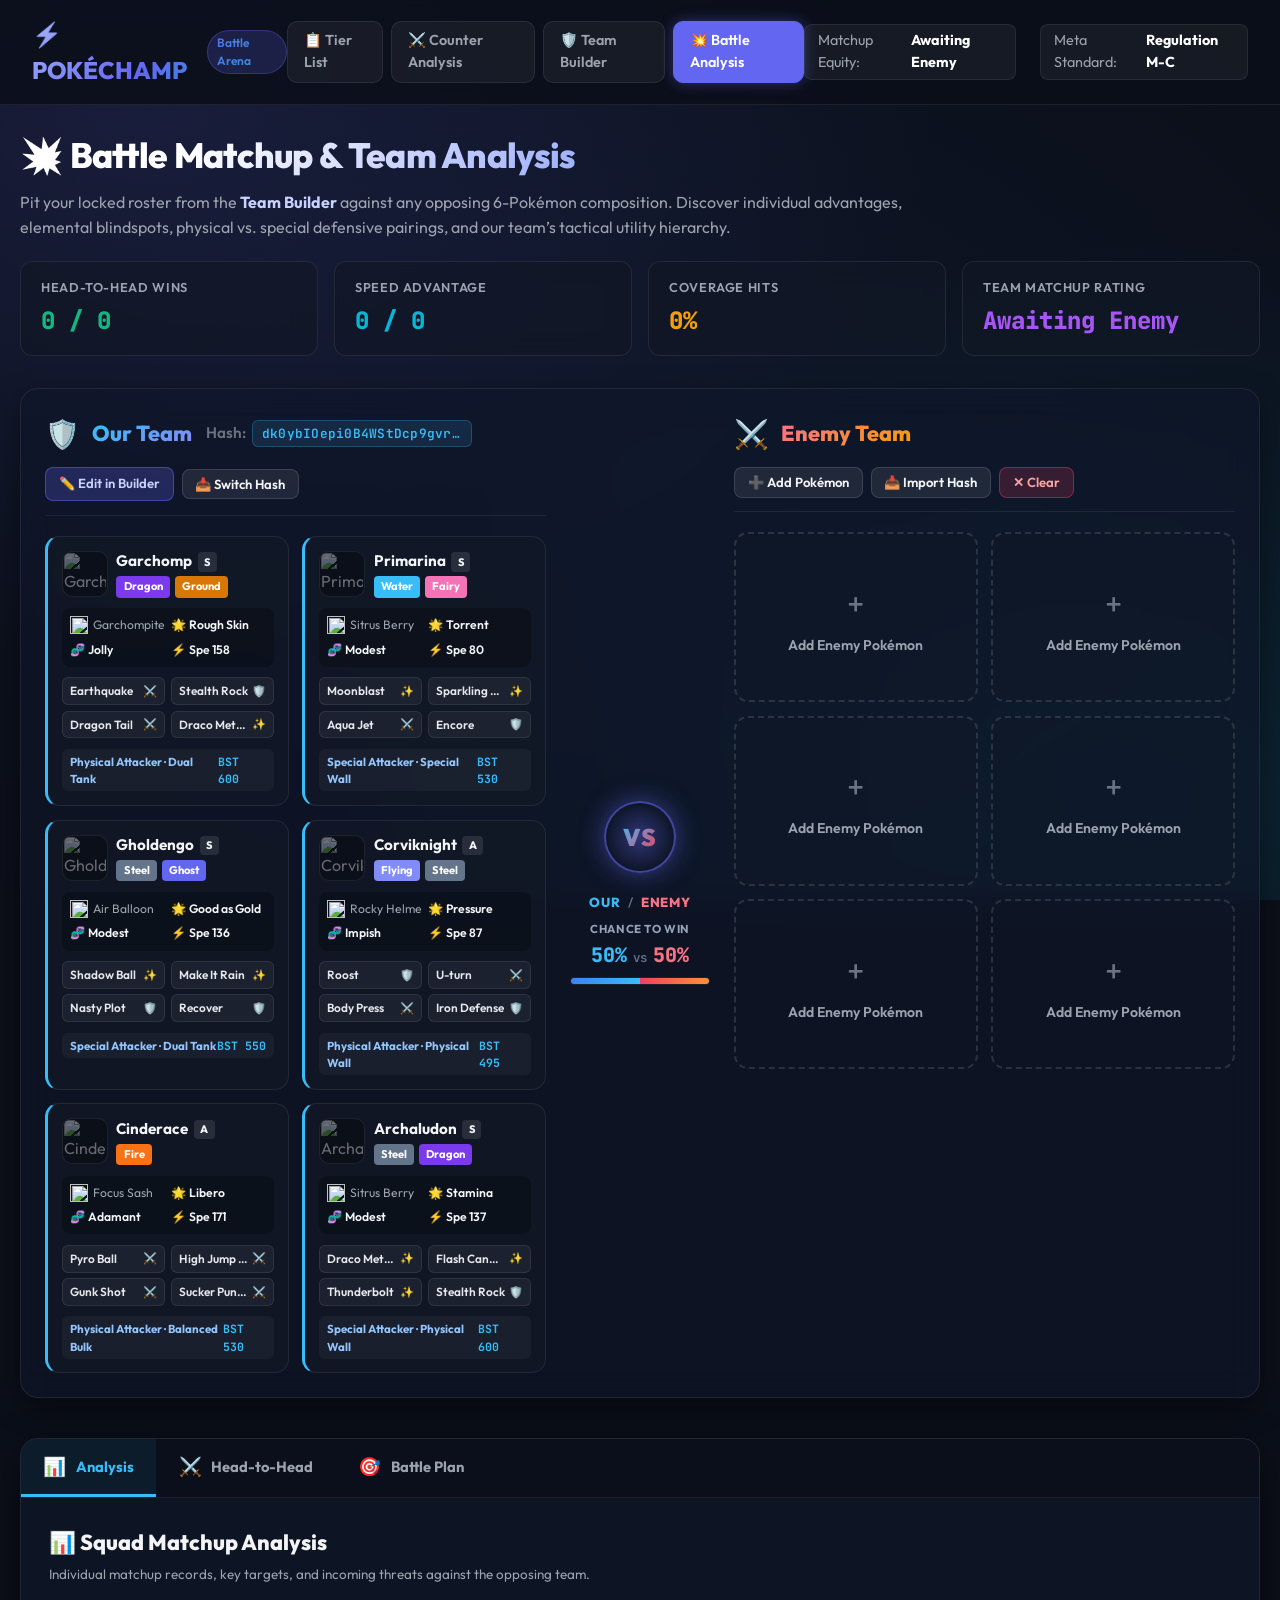
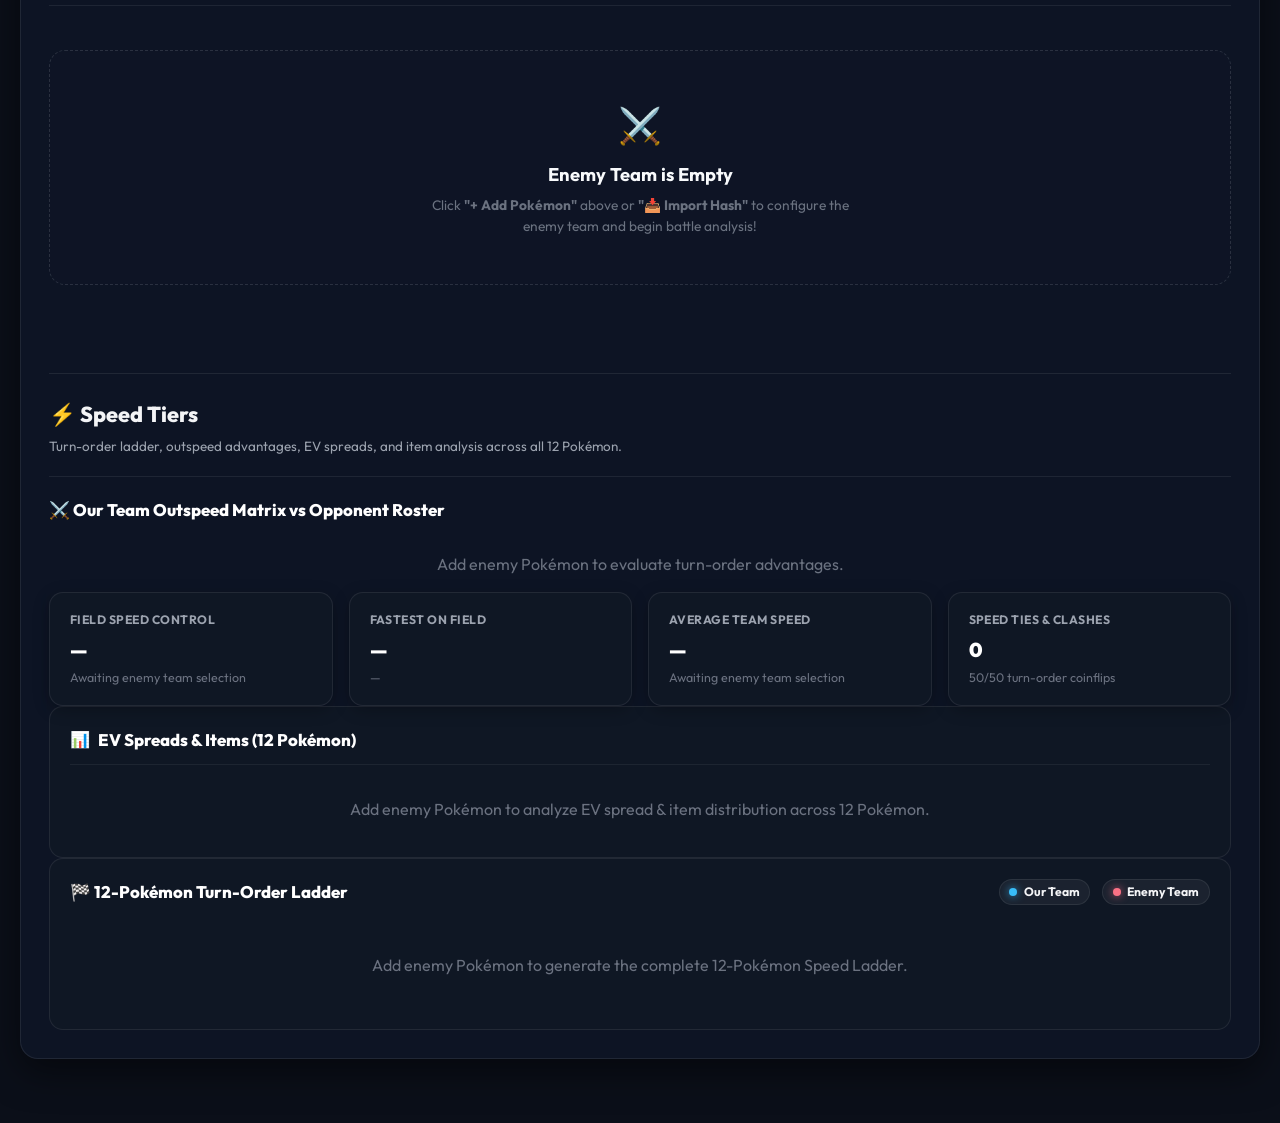
==== commit 121b415d: "feat(db): decouple usage_count from base catalogs into dedicated usage ranking tables - Removed vola" ====
--- a/battle.html
+++ b/battle.html
@@ -7,7 +7,7 @@
   <meta name="description" content="Simulate competitive Pokémon 6v6 team battles. Analyzes head-to-head advantage, offensive type coverage, defensive exposure, speed tier ladder across 12 Pokémon, and ranks team member usefulness.">
   <link rel="stylesheet" href="index.css?v=2.8">
   <link rel="stylesheet" href="teambuilder.css?v=2.7">
-  <link rel="stylesheet" href="battle.css?v=3.1">
+  <link rel="stylesheet" href="battle.css?v=3.2">
 </head>
 <body>
 
@@ -160,17 +160,13 @@
     <section class="analysis-tabs-card">
       <div class="tabs-nav-bar">
         <button class="analysis-tab-btn active" data-tab="rankings">
-          <span class="tab-icon">🏆</span>
-          <span class="tab-title">Member Selection</span>
+          <span class="tab-icon">📊</span>
+          <span class="tab-title">Analysis</span>
         </button>
         <button class="analysis-tab-btn" data-tab="matrix">
           <span class="tab-icon">⚔️</span>
           <span class="tab-title">Head-to-Head</span>
         </button>
-        <button class="analysis-tab-btn" data-tab="speed">
-          <span class="tab-icon">⚡</span>
-          <span class="tab-title">Speed Tiers</span>
-        </button>
         <button class="analysis-tab-btn" data-tab="tactics">
           <span class="tab-icon">🎯</span>
           <span class="tab-title">Battle Plan</span>
@@ -181,20 +177,98 @@
       <div class="tab-pane-container">
 
         <!-- ========================================================= -->
-        <!-- TAB 1: Member Usefulness & Ranking -->
+        <!-- TAB 1: Analysis (Squad Matchups & Speed Tiers) -->
         <!-- ========================================================= -->
         <div class="battle-pane active" id="pane-rankings">
           <div class="pane-hero-intro">
             <div>
-              <h3 class="pane-title">🏆 Member Selection</h3>
-            </div>
-            <div id="recommended-lead-callout" class="lead-callout-card">
-              <!-- Dynamically populated with recommended lead -->
+              <h3 class="pane-title">📊 Squad Matchup Analysis</h3>
+              <p class="pane-subtitle" style="font-size:0.84rem; color:var(--text-muted); margin-top:0.25rem;">
+                Individual matchup records, key targets, and incoming threats against the opposing team.
+              </p>
             </div>
           </div>
 
           <div class="member-rankings-grid" id="member-rankings-grid">
             <!-- Dynamically rendered ranking cards #1 to #6 -->
+          </div>
+
+          <!-- Merged Speed Tiers Section -->
+          <div class="merged-speed-section" style="margin-top: 2.75rem; padding-top: 1.5rem; border-top: 1px solid rgba(255, 255, 255, 0.08);">
+            <div class="pane-hero-intro" style="margin-bottom: 1.25rem;">
+              <div>
+                <h3 class="pane-title">⚡ Speed Tiers</h3>
+                <p class="pane-subtitle" style="font-size:0.84rem; color:var(--text-muted); margin-top:0.25rem;">
+                  Turn-order ladder, outspeed advantages, EV spreads, and item analysis across all 12 Pokémon.
+                </p>
+              </div>
+            </div>
+
+            <!-- Head-to-Head Speed Matchup Breakdown Grid -->
+            <div class="speed-h2h-section">
+              <div class="speed-h2h-header">
+                <h4 class="sub-heading">⚔️ Our Team Outspeed Matrix vs Opponent Roster</h4>
+              </div>
+              <div class="speed-h2h-grid" id="speed-h2h-cards-grid">
+                <!-- Rendered via JS -->
+              </div>
+            </div>
+
+            <!-- Speed KPIs Overview -->
+            <div class="speed-kpis-grid">
+              <div class="speed-kpi-card" id="kpi-speed-control">
+                <span class="speed-kpi-label">Field Speed Control</span>
+                <div class="speed-kpi-val" id="val-speed-control">—</div>
+                <span class="speed-kpi-sub" id="sub-speed-control">Turn Order Ratio</span>
+              </div>
+
+              <div class="speed-kpi-card" id="kpi-speed-fastest">
+                <span class="speed-kpi-label">Fastest on Field</span>
+                <div class="speed-kpi-val" id="val-speed-fastest">—</div>
+                <span class="speed-kpi-sub" id="sub-speed-fastest">—</span>
+              </div>
+
+              <div class="speed-kpi-card" id="kpi-speed-averages">
+                <span class="speed-kpi-label">Average Team Speed</span>
+                <div class="speed-kpi-val" id="val-speed-averages">—</div>
+                <span class="speed-kpi-sub" id="sub-speed-averages">Our Team vs Enemy Team</span>
+              </div>
+
+              <div class="speed-kpi-card" id="kpi-speed-ties">
+                <span class="speed-kpi-label">Speed Ties & Clashes</span>
+                <div class="speed-kpi-val" id="val-speed-ties">0</div>
+                <span class="speed-kpi-sub" id="sub-speed-ties">50/50 turn-order coinflips</span>
+              </div>
+            </div>
+
+            <!-- Common EV Spreads & Item Multiplier Distribution Breakdown -->
+            <div class="speed-spreads-summary-card">
+              <div class="spreads-summary-header">
+                <div class="spreads-summary-title">
+                  <span class="icon">📊</span>
+                  <h4>EV Spreads & Items (12 Pokémon)</h4>
+                </div>
+              </div>
+              <div class="spreads-distribution-grid" id="speed-spreads-distribution">
+                <!-- Rendered via JS -->
+              </div>
+            </div>
+
+            <!-- The Complete 12-Pokémon Speed Ladder -->
+            <div class="speed-ladder-card">
+              <div class="speed-ladder-header">
+                <div class="speed-ladder-title-col">
+                  <h4 class="sub-heading">🏁 12-Pokémon Turn-Order Ladder</h4>
+                </div>
+                <div class="speed-ladder-legend">
+                  <span class="legend-pill our"><span class="dot"></span> Our Team</span>
+                  <span class="legend-pill enemy"><span class="dot"></span> Enemy Team</span>
+                </div>
+              </div>
+              <div class="speed-ladder-rows-wrap" id="battle-speed-ladder">
+                <!-- Rendered via JS -->
+              </div>
+            </div>
           </div>
         </div>
 
@@ -262,82 +336,7 @@
           </div>
         </div>
 
-        <!-- ========================================================= -->
-        <!-- TAB 3: Speed Tier Analysis across 12 Pokémon -->
-        <!-- ========================================================= -->
-        <div class="battle-pane" id="pane-speed">
-          <div class="pane-hero-intro">
-            <div>
-              <h3 class="pane-title">⚡ Speed Tiers</h3>
-            </div>
-          </div>
-
-          <!-- Head-to-Head Speed Matchup Breakdown Grid (Moved to the Top!) -->
-          <div class="speed-h2h-section">
-            <div class="speed-h2h-header">
-              <h4 class="sub-heading">⚔️ Our Team Outspeed Matrix vs Opponent Roster</h4>
-            </div>
-            <div class="speed-h2h-grid" id="speed-h2h-cards-grid">
-              <!-- Rendered via JS -->
-            </div>
-          </div>
-
-          <!-- Speed KPIs Overview -->
-          <div class="speed-kpis-grid">
-            <div class="speed-kpi-card" id="kpi-speed-control">
-              <span class="speed-kpi-label">Field Speed Control</span>
-              <div class="speed-kpi-val" id="val-speed-control">—</div>
-              <span class="speed-kpi-sub" id="sub-speed-control">Turn Order Ratio</span>
-            </div>
-
-            <div class="speed-kpi-card" id="kpi-speed-fastest">
-              <span class="speed-kpi-label">Fastest on Field</span>
-              <div class="speed-kpi-val" id="val-speed-fastest">—</div>
-              <span class="speed-kpi-sub" id="sub-speed-fastest">—</span>
-            </div>
-
-            <div class="speed-kpi-card" id="kpi-speed-averages">
-              <span class="speed-kpi-label">Average Team Speed</span>
-              <div class="speed-kpi-val" id="val-speed-averages">—</div>
-              <span class="speed-kpi-sub" id="sub-speed-averages">Our Team vs Enemy Team</span>
-            </div>
-
-            <div class="speed-kpi-card" id="kpi-speed-ties">
-              <span class="speed-kpi-label">Speed Ties & Clashes</span>
-              <div class="speed-kpi-val" id="val-speed-ties">0</div>
-              <span class="speed-kpi-sub" id="sub-speed-ties">50/50 turn-order coinflips</span>
-            </div>
-          </div>
-
-          <!-- Common EV Spreads & Item Multiplier Distribution Breakdown -->
-          <div class="speed-spreads-summary-card">
-            <div class="spreads-summary-header">
-              <div class="spreads-summary-title">
-                <span class="icon">📊</span>
-                <h4>EV Spreads & Items (12 Pokémon)</h4>
-              </div>
-            </div>
-            <div class="spreads-distribution-grid" id="speed-spreads-distribution">
-              <!-- Rendered via JS -->
-            </div>
-          </div>
-
-          <!-- The Complete 12-Pokémon Speed Ladder -->
-          <div class="speed-ladder-card">
-            <div class="speed-ladder-header">
-              <div class="speed-ladder-title-col">
-                <h4 class="sub-heading">🏁 12-Pokémon Turn-Order Ladder</h4>
-              </div>
-              <div class="speed-ladder-legend">
-                <span class="legend-pill our"><span class="dot"></span> Our Team</span>
-                <span class="legend-pill enemy"><span class="dot"></span> Enemy Team</span>
-              </div>
-            </div>
-            <div class="speed-ladder-rows-wrap" id="battle-speed-ladder">
-              <!-- Rendered via JS -->
-            </div>
-          </div>
-        </div>
+
 
         <!-- ========================================================= -->
         <!-- TAB 4: Tactical Battle Plan & Execution Matrix -->
@@ -645,6 +644,6 @@
   <!-- Scripts -->
   <script src="proto/team_serializer.js?v=3.0"></script>
   <script src="type-tooltip.js"></script>
-  <script src="battle.js?v=3.5"></script>
+  <script src="battle.js?v=3.6"></script>
 </body>
 </html>
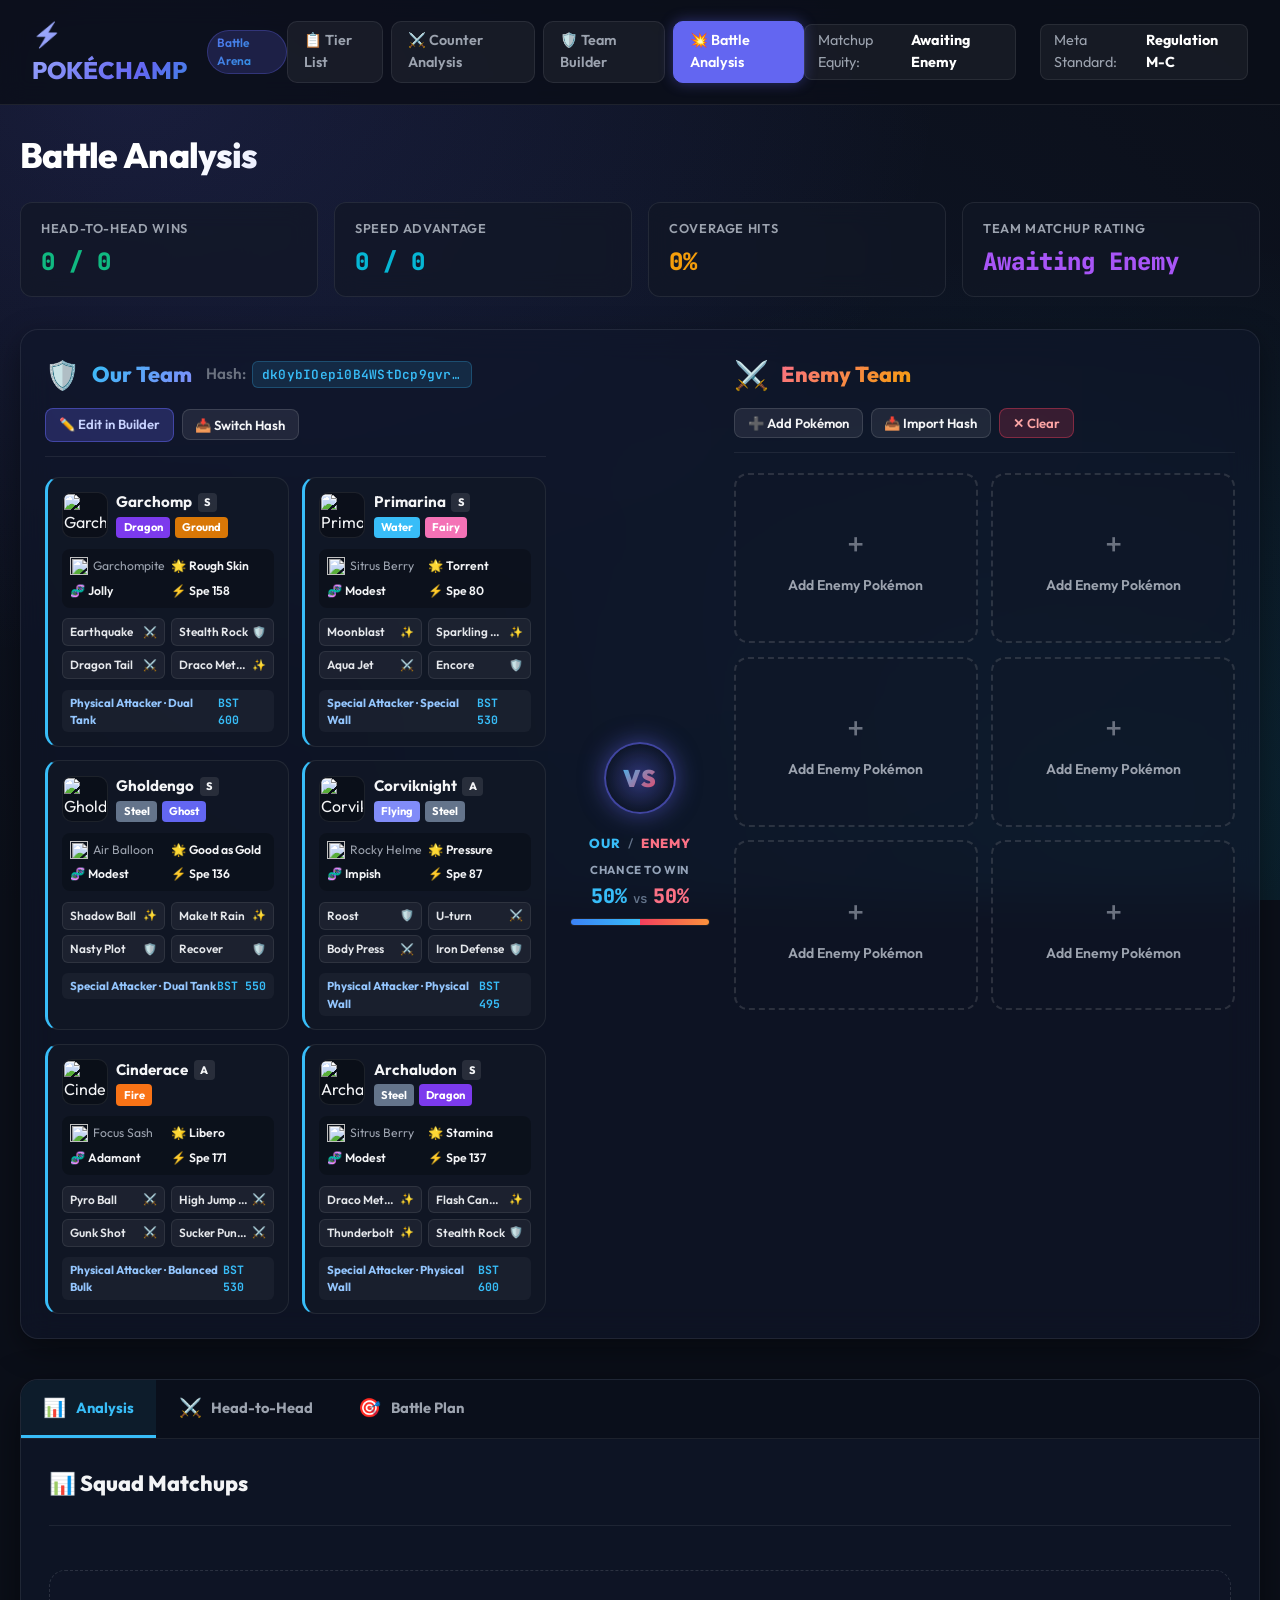
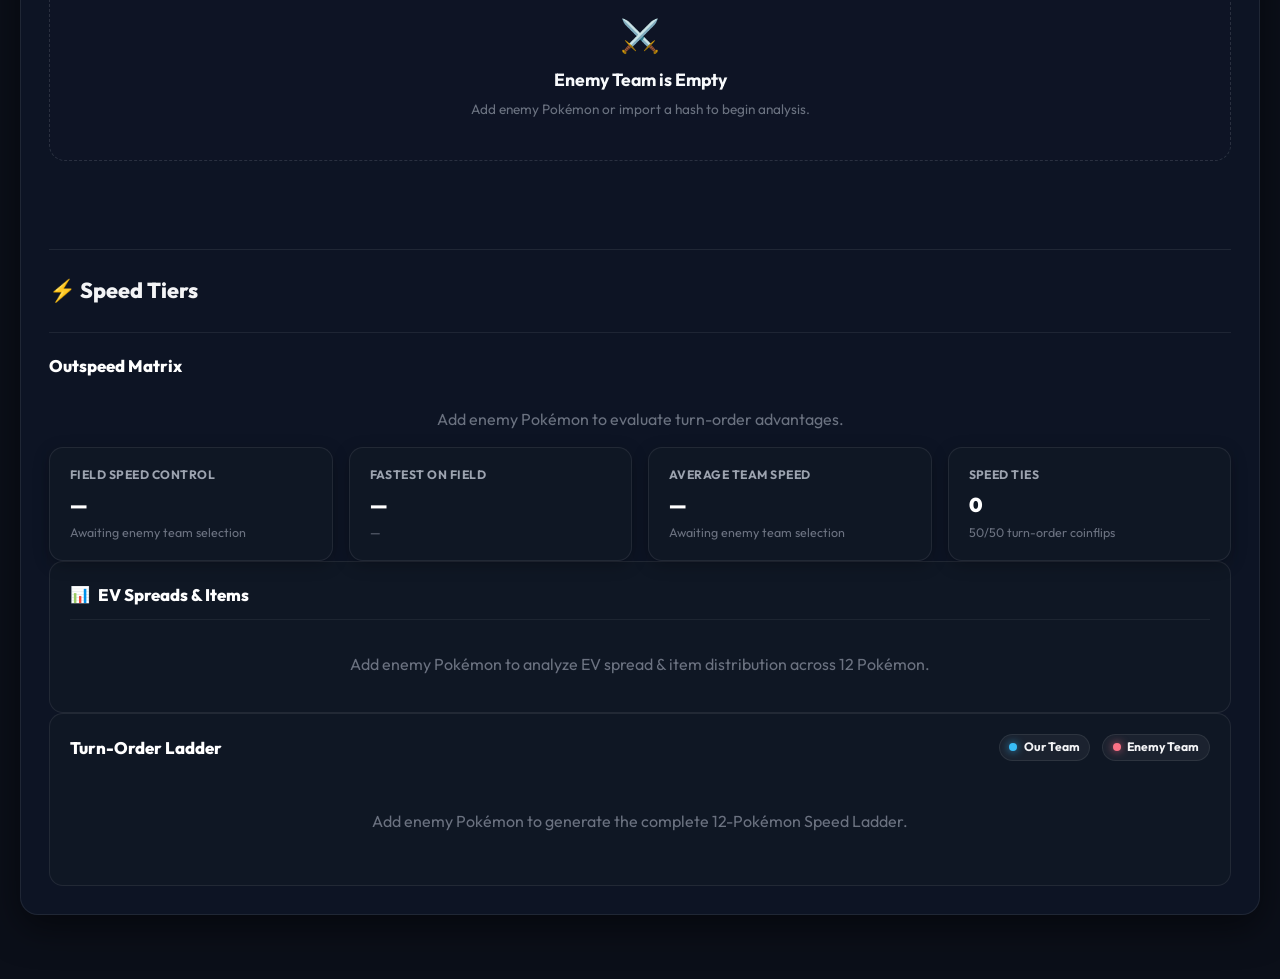
==== commit b95c3ad9: "feat(ui): resolve pokemon sprite slugs, remove teambuilder presets, and trim UI bloat" ====
--- a/battle.html
+++ b/battle.html
@@ -7,7 +7,7 @@
   <meta name="description" content="Simulate competitive Pokémon 6v6 team battles. Analyzes head-to-head advantage, offensive type coverage, defensive exposure, speed tier ladder across 12 Pokémon, and ranks team member usefulness.">
   <link rel="stylesheet" href="index.css?v=2.8">
   <link rel="stylesheet" href="teambuilder.css?v=2.7">
-  <link rel="stylesheet" href="battle.css?v=3.2">
+  <link rel="stylesheet" href="battle.css?v=3.3">
 </head>
 <body>
 
@@ -41,11 +41,7 @@
     <!-- Hero Header -->
     <section class="battle-hero">
       <div class="battle-hero-text">
-        <h1 class="battle-title">💥 Battle Matchup & Team Analysis</h1>
-        <p class="battle-subtitle">
-          Pit your locked roster from the <strong>Team Builder</strong> against any opposing 6-Pokémon composition. 
-          Discover individual advantages, elemental blindspots, physical vs. special defensive pairings, and our team’s tactical utility hierarchy.
-        </p>
+        <h1 class="battle-title">Battle Analysis</h1>
       </div>
 
       <!-- Quick Action Badges -->
@@ -182,10 +178,7 @@
         <div class="battle-pane active" id="pane-rankings">
           <div class="pane-hero-intro">
             <div>
-              <h3 class="pane-title">📊 Squad Matchup Analysis</h3>
-              <p class="pane-subtitle" style="font-size:0.84rem; color:var(--text-muted); margin-top:0.25rem;">
-                Individual matchup records, key targets, and incoming threats against the opposing team.
-              </p>
+              <h3 class="pane-title">📊 Squad Matchups</h3>
             </div>
           </div>
 
@@ -198,16 +191,13 @@
             <div class="pane-hero-intro" style="margin-bottom: 1.25rem;">
               <div>
                 <h3 class="pane-title">⚡ Speed Tiers</h3>
-                <p class="pane-subtitle" style="font-size:0.84rem; color:var(--text-muted); margin-top:0.25rem;">
-                  Turn-order ladder, outspeed advantages, EV spreads, and item analysis across all 12 Pokémon.
-                </p>
               </div>
             </div>
 
             <!-- Head-to-Head Speed Matchup Breakdown Grid -->
             <div class="speed-h2h-section">
               <div class="speed-h2h-header">
-                <h4 class="sub-heading">⚔️ Our Team Outspeed Matrix vs Opponent Roster</h4>
+                <h4 class="sub-heading">Outspeed Matrix</h4>
               </div>
               <div class="speed-h2h-grid" id="speed-h2h-cards-grid">
                 <!-- Rendered via JS -->
@@ -231,13 +221,13 @@
               <div class="speed-kpi-card" id="kpi-speed-averages">
                 <span class="speed-kpi-label">Average Team Speed</span>
                 <div class="speed-kpi-val" id="val-speed-averages">—</div>
-                <span class="speed-kpi-sub" id="sub-speed-averages">Our Team vs Enemy Team</span>
+                <span class="speed-kpi-sub" id="sub-speed-averages">Our vs Enemy</span>
               </div>
 
               <div class="speed-kpi-card" id="kpi-speed-ties">
-                <span class="speed-kpi-label">Speed Ties & Clashes</span>
+                <span class="speed-kpi-label">Speed Ties</span>
                 <div class="speed-kpi-val" id="val-speed-ties">0</div>
-                <span class="speed-kpi-sub" id="sub-speed-ties">50/50 turn-order coinflips</span>
+                <span class="speed-kpi-sub" id="sub-speed-ties">50/50 Speed Ties</span>
               </div>
             </div>
 
@@ -246,7 +236,7 @@
               <div class="spreads-summary-header">
                 <div class="spreads-summary-title">
                   <span class="icon">📊</span>
-                  <h4>EV Spreads & Items (12 Pokémon)</h4>
+                  <h4>EV Spreads & Items</h4>
                 </div>
               </div>
               <div class="spreads-distribution-grid" id="speed-spreads-distribution">
@@ -258,7 +248,7 @@
             <div class="speed-ladder-card">
               <div class="speed-ladder-header">
                 <div class="speed-ladder-title-col">
-                  <h4 class="sub-heading">🏁 12-Pokémon Turn-Order Ladder</h4>
+                  <h4 class="sub-heading">Turn-Order Ladder</h4>
                 </div>
                 <div class="speed-ladder-legend">
                   <span class="legend-pill our"><span class="dot"></span> Our Team</span>
@@ -344,7 +334,7 @@
         <div class="battle-pane" id="pane-tactics">
           <div class="pane-hero-intro tactics-hero-bar">
             <div>
-              <h3 class="pane-title">🎯 AI assisted Battle Plan</h3>
+              <h3 class="pane-title">Battle Plan</h3>
             </div>
             <div class="tactics-header-controls">
               <div class="tactics-status-pill" id="tactics-status-badge">
@@ -365,9 +355,9 @@
             <!-- Initial Prompt / Call to action -->
             <div class="tactics-empty-prompt" id="tactics-initial-prompt">
               <div class="empty-prompt-icon">⚔️</div>
-              <h4>Ready to Synthesize 3v3 Battle Plan</h4>
+              <h4>Synthesize 3v3 Battle Plan</h4>
               <p>
-                Click <strong>"⚡ Generate Battle Plan"</strong> to analyze both rosters, calculate optimal Bring-3 cores, designate your 4th flex sub, expose bench liabilities, and build complete counter strategies for each enemy Pokémon.
+                Analyze rosters, calculate Bring-3 cores, designate flex subs, and build counter strategies.
               </p>
               <div class="empty-prompt-actions">
                 <button class="btn-battle-pill btn-accent-glow" id="btn-prompt-generate">⚡ Generate Battle Plan</button>
@@ -406,7 +396,6 @@
           <span class="modal-icon">➕</span>
           <div class="modal-title-text-group">
             <h3>Add Enemy Pokémon (Slot <span id="picker-target-slot-num">1</span> of 6)</h3>
-            <p class="picker-modal-subtitle">Pick Pokémon to populate slots · Screen stays open until all 6 are chosen</p>
           </div>
         </div>
         <button class="modal-close-btn" id="btn-close-picker" title="Close picker">✕</button>
@@ -483,7 +472,7 @@
 
       <div class="modal-body-content">
         <p class="modal-desc">
-          Enter a shareable <strong>teamhash</strong> generated from the PokéChamp Team Builder to test a different team roster:
+          Enter a shareable teamhash to load:
         </p>
 
         <div class="hash-input-group">
@@ -492,7 +481,7 @@
         </div>
 
         <div class="modal-quick-presets">
-          <span class="quick-label">Or load a meta preset:</span>
+          <span class="quick-label">Presets:</span>
           <button class="btn-preset-mini" data-preset="garchomp-z">Mega Garchomp Z</button>
           <button class="btn-preset-mini" data-preset="salamence">Mega Salamence</button>
           <button class="btn-preset-mini" data-preset="mimikyu">Mimikyu Core</button>
@@ -537,7 +526,7 @@
 
       <div class="modal-body-content">
         <p class="modal-desc">
-          Paste a shareable teamhash to load an exact enemy composition:
+          Paste a teamhash to load:
         </p>
 
         <div class="hash-input-group">
@@ -585,7 +574,6 @@
           <span class="modal-icon">🤖</span>
           <div class="modal-title-text-group">
             <h3>Gemini AI Coach Settings</h3>
-            <p class="picker-modal-subtitle">Power Battle Plan with Google Gemini reasoning</p>
           </div>
         </div>
         <button class="modal-close-btn" id="btn-close-gemini-modal">✕</button>
@@ -596,7 +584,7 @@
           <span class="sec-icon">🔒</span>
           <div>
             <strong>Client-Side & Zero-Logging:</strong>
-            <span>Your key is stored strictly in your browser's <code>localStorage</code>. Requests are sent directly from your browser to Google's official Gemini API. PokéChamp never stores or sees your key.</span>
+            <span>Key stored in browser <code>localStorage</code> only. Sent directly to Google's API.</span>
           </div>
         </div>
 
@@ -611,10 +599,10 @@
         <div class="key-form-group">
           <label for="select-gemini-model">Gemini Model</label>
           <select id="select-gemini-model" class="key-model-select">
-            <option value="gemini-3.1-flash-lite" selected>Gemini 3.1 Flash-Lite (Recommended · Fast & Active)</option>
+            <option value="gemini-3.1-flash-lite" selected>Gemini 3.1 Flash-Lite (Fastest · Recommended)</option>
+            <option value="gemini-3.6-flash">Gemini 3.6 Flash (Tactical Analysis)</option>
             <option value="gemini-3.5-flash">Gemini 3.5 Flash (Deep reasoning)</option>
-            <option value="gemini-3.6-flash">Gemini 3.6 Flash (Advanced tactical analysis)</option>
-            <option value="gemini-3.8-flash">Gemini 3.8 Flash (Latest Flagship)</option>
+            <option value="gemini-3.8-flash">Gemini 3.8 Flash (High Google traffic / Slow)</option>
           </select>
         </div>
 
@@ -644,6 +632,6 @@
   <!-- Scripts -->
   <script src="proto/team_serializer.js?v=3.0"></script>
   <script src="type-tooltip.js"></script>
-  <script src="battle.js?v=3.6"></script>
+  <script src="battle.js?v=3.8"></script>
 </body>
 </html>
--- a/teambuilder.css
+++ b/teambuilder.css
@@ -2,15 +2,15 @@
    PokéChamp — Team Builder & Synergy Matrix Styles
    ===================================================================== */
 
-/* Hero & Presets Section */
+/* Hero Section */
 .tb-hero {
   display: flex;
   justify-content: space-between;
-  align-items: flex-start;
+  align-items: center;
   flex-wrap: wrap;
   gap: 1.5rem;
-  margin-bottom: 1.5rem;
-  padding-bottom: 1.25rem;
+  margin-bottom: 1.25rem;
+  padding-bottom: 0.75rem;
   border-bottom: 1px solid var(--border-card);
 }
 
@@ -24,69 +24,8 @@
   background: linear-gradient(135deg, #ffffff 30%, #a5b4fc 70%, #6366f1 100%);
   -webkit-background-clip: text;
   -webkit-text-fill-color: transparent;
-  margin-bottom: 0.4rem;
+  margin-bottom: 0;
   letter-spacing: -0.02em;
-}
-
-.tb-subtitle {
-  color: var(--text-muted);
-  font-size: 0.95rem;
-  line-height: 1.5;
-}
-
-.tb-presets-bar {
-  display: flex;
-  align-items: center;
-  gap: 0.5rem;
-  flex-wrap: wrap;
-  background: rgba(15, 23, 42, 0.6);
-  padding: 0.6rem 0.9rem;
-  border-radius: 12px;
-  border: 1px solid var(--border-card);
-}
-
-.preset-label {
-  font-size: 0.8rem;
-  color: var(--text-dim);
-  font-weight: 600;
-  text-transform: uppercase;
-  letter-spacing: 0.05em;
-  margin-right: 0.2rem;
-}
-
-.preset-btn {
-  background: rgba(255, 255, 255, 0.06);
-  border: 1px solid var(--border-card);
-  color: var(--text-main);
-  padding: 0.4rem 0.75rem;
-  border-radius: 8px;
-  font-size: 0.82rem;
-  font-weight: 500;
-  cursor: pointer;
-  transition: all 0.2s ease;
-  font-family: inherit;
-  display: inline-flex;
-  align-items: center;
-  gap: 0.35rem;
-}
-
-.preset-btn:hover {
-  background: rgba(99, 102, 241, 0.2);
-  border-color: var(--primary);
-  color: #fff;
-  transform: translateY(-1px);
-}
-
-.btn-clear-team {
-  background: rgba(244, 63, 94, 0.1);
-  border-color: rgba(244, 63, 94, 0.25);
-  color: #fda4af;
-}
-
-.btn-clear-team:hover {
-  background: rgba(244, 63, 94, 0.25);
-  border-color: var(--accent-rose);
-  color: #fff;
 }
 
 /* 16-Char Hash Bar Card */
@@ -205,6 +144,19 @@
   background: linear-gradient(135deg, #e11d48 0%, #d97706 100%);
   box-shadow: 0 0 24px rgba(244, 63, 94, 0.65);
   transform: translateY(-2px);
+}
+
+.btn-danger-action {
+  background: rgba(244, 63, 94, 0.12);
+  border-color: rgba(244, 63, 94, 0.3);
+  color: #fda4af;
+}
+
+.btn-danger-action:hover {
+  background: rgba(244, 63, 94, 0.28);
+  border-color: var(--accent-rose);
+  color: #ffffff;
+  transform: translateY(-1px);
 }
 
 /* Team Summary Stats Ribbon */
--- a/battle.css
+++ b/battle.css
@@ -29,7 +29,7 @@
   background: linear-gradient(135deg, #ffffff 20%, #a5b4fc 60%, #38bdf8 100%);
   -webkit-background-clip: text;
   -webkit-text-fill-color: transparent;
-  margin-bottom: 0.5rem;
+  margin-bottom: 0;
   letter-spacing: -0.02em;
 }
 
@@ -2432,6 +2432,15 @@
   font-size: 0.8rem;
   font-weight: 700;
   color: #e2e8f0;
+  cursor: pointer;
+  transition: all 0.2s ease;
+  user-select: none;
+}
+
+.tactics-status-pill:hover {
+  background: rgba(30, 41, 59, 0.9);
+  border-color: rgba(255, 255, 255, 0.28);
+  color: #ffffff;
 }
 
 .status-indicator-dot {
@@ -4763,3 +4772,225 @@
   box-shadow: 0 0 10px rgba(244, 63, 94, 0.4);
 }
 
+/* =====================================================================
+   SECTION 4: LIVE IN-BATTLE COACH (SAME-SESSION MULTI-TURN CHAT)
+   ===================================================================== */
+.in-battle-coach-block {
+  border: 1px solid rgba(56, 189, 248, 0.25) !important;
+  background: linear-gradient(180deg, rgba(15, 23, 42, 0.95), rgba(15, 23, 42, 0.8)) !important;
+  box-shadow: 0 8px 32px rgba(0, 0, 0, 0.35);
+  border-radius: 14px;
+}
+
+.session-badge {
+  background: rgba(16, 185, 129, 0.15) !important;
+  border: 1px solid rgba(16, 185, 129, 0.35) !important;
+  color: #34d399 !important;
+  font-size: 0.7rem !important;
+  font-weight: 800 !important;
+}
+
+.coach-container-box {
+  display: flex;
+  flex-direction: column;
+  gap: 0.9rem;
+  padding: 1.1rem;
+}
+
+.coach-intro-text {
+  font-size: 0.82rem;
+  color: #94a3b8;
+  margin: 0;
+  line-height: 1.45;
+}
+
+.coach-quick-chips-wrap {
+  display: flex;
+  flex-direction: column;
+  gap: 0.4rem;
+}
+
+.coach-chips-title {
+  font-size: 0.74rem;
+  font-weight: 800;
+  color: #38bdf8;
+  text-transform: uppercase;
+  letter-spacing: 0.05em;
+}
+
+.coach-chips-list {
+  display: flex;
+  flex-wrap: wrap;
+  gap: 0.5rem;
+}
+
+.coach-scenario-chip {
+  background: rgba(56, 189, 248, 0.1);
+  border: 1px solid rgba(56, 189, 248, 0.25);
+  color: #bae6fd;
+  padding: 0.35rem 0.8rem;
+  border-radius: 9999px;
+  font-size: 0.77rem;
+  font-weight: 600;
+  cursor: pointer;
+  transition: all 0.2s ease;
+  font-family: inherit;
+}
+
+.coach-scenario-chip:hover {
+  background: rgba(56, 189, 248, 0.25);
+  border-color: #38bdf8;
+  color: #ffffff;
+  transform: translateY(-1px);
+}
+
+.coach-messages-thread {
+  max-height: 380px;
+  overflow-y: auto;
+  display: flex;
+  flex-direction: column;
+  gap: 0.75rem;
+  padding: 0.85rem;
+  background: rgba(8, 12, 22, 0.7);
+  border-radius: 12px;
+  border: 1px solid rgba(255, 255, 255, 0.07);
+  scroll-behavior: smooth;
+}
+
+.coach-msg {
+  display: flex;
+  gap: 0.65rem;
+  align-items: flex-start;
+  max-width: 92%;
+  animation: fadeInCoach 0.25s ease;
+}
+
+@keyframes fadeInCoach {
+  from { opacity: 0; transform: translateY(4px); }
+  to { opacity: 1; transform: translateY(0); }
+}
+
+.coach-msg-user {
+  align-self: flex-end;
+  flex-direction: row-reverse;
+}
+
+.coach-msg-user .coach-bubble {
+  background: linear-gradient(135deg, rgba(37, 99, 235, 0.4), rgba(59, 130, 246, 0.3));
+  border: 1px solid rgba(96, 165, 250, 0.4);
+  border-radius: 14px 2px 14px 14px;
+  padding: 0.65rem 0.95rem;
+  color: #ffffff;
+  font-size: 0.85rem;
+}
+
+.coach-msg-assistant .coach-bubble {
+  background: rgba(30, 41, 59, 0.8);
+  border: 1px solid rgba(255, 255, 255, 0.1);
+  border-radius: 2px 14px 14px 14px;
+  padding: 0.7rem 1rem;
+  color: #f1f5f9;
+  font-size: 0.85rem;
+  line-height: 1.5;
+}
+
+.coach-avatar {
+  width: 30px;
+  height: 30px;
+  border-radius: 50%;
+  display: flex;
+  align-items: center;
+  justify-content: center;
+  font-size: 0.95rem;
+  flex-shrink: 0;
+  background: rgba(255, 255, 255, 0.08);
+  border: 1px solid rgba(255, 255, 255, 0.1);
+}
+
+.coach-sender-tag {
+  display: block;
+  font-size: 0.72rem;
+  font-weight: 800;
+  color: #38bdf8;
+  margin-bottom: 0.3rem;
+  text-transform: uppercase;
+  letter-spacing: 0.04em;
+}
+
+.coach-formatted-text p {
+  margin: 0 0 0.45rem 0;
+}
+
+.coach-formatted-text p:last-child {
+  margin-bottom: 0;
+}
+
+.coach-formatted-text ul {
+  margin: 0.35rem 0 0.45rem 1.1rem;
+  padding: 0;
+}
+
+.coach-formatted-text li {
+  margin-bottom: 0.2rem;
+}
+
+.coach-typing-dots {
+  color: #94a3b8;
+  font-style: italic;
+  font-size: 0.82rem;
+}
+
+.coach-input-toolbar {
+  display: flex;
+  gap: 0.5rem;
+  align-items: center;
+}
+
+.coach-input-field {
+  flex: 1;
+  background: rgba(15, 23, 42, 0.85);
+  border: 1px solid rgba(255, 255, 255, 0.18);
+  border-radius: 10px;
+  padding: 0.7rem 0.95rem;
+  color: #ffffff;
+  font-size: 0.85rem;
+  outline: none;
+  font-family: inherit;
+  transition: all 0.2s ease;
+}
+
+.coach-input-field:focus {
+  border-color: #38bdf8;
+  box-shadow: 0 0 12px rgba(56, 189, 248, 0.28);
+}
+
+.btn-coach-send {
+  background: linear-gradient(135deg, #0ea5e9, #2563eb);
+  border: none;
+  color: #ffffff;
+  padding: 0.7rem 1.2rem;
+  border-radius: 10px;
+  font-weight: 800;
+  font-size: 0.82rem;
+  cursor: pointer;
+  display: flex;
+  align-items: center;
+  gap: 0.4rem;
+  transition: all 0.2s ease;
+  flex-shrink: 0;
+  font-family: inherit;
+}
+
+.btn-coach-send:hover {
+  filter: brightness(1.15);
+  transform: translateY(-1px);
+  box-shadow: 0 4px 14px rgba(14, 165, 233, 0.4);
+}
+
+.btn-coach-send:disabled {
+  opacity: 0.5;
+  cursor: not-allowed;
+  transform: none;
+}
+
+
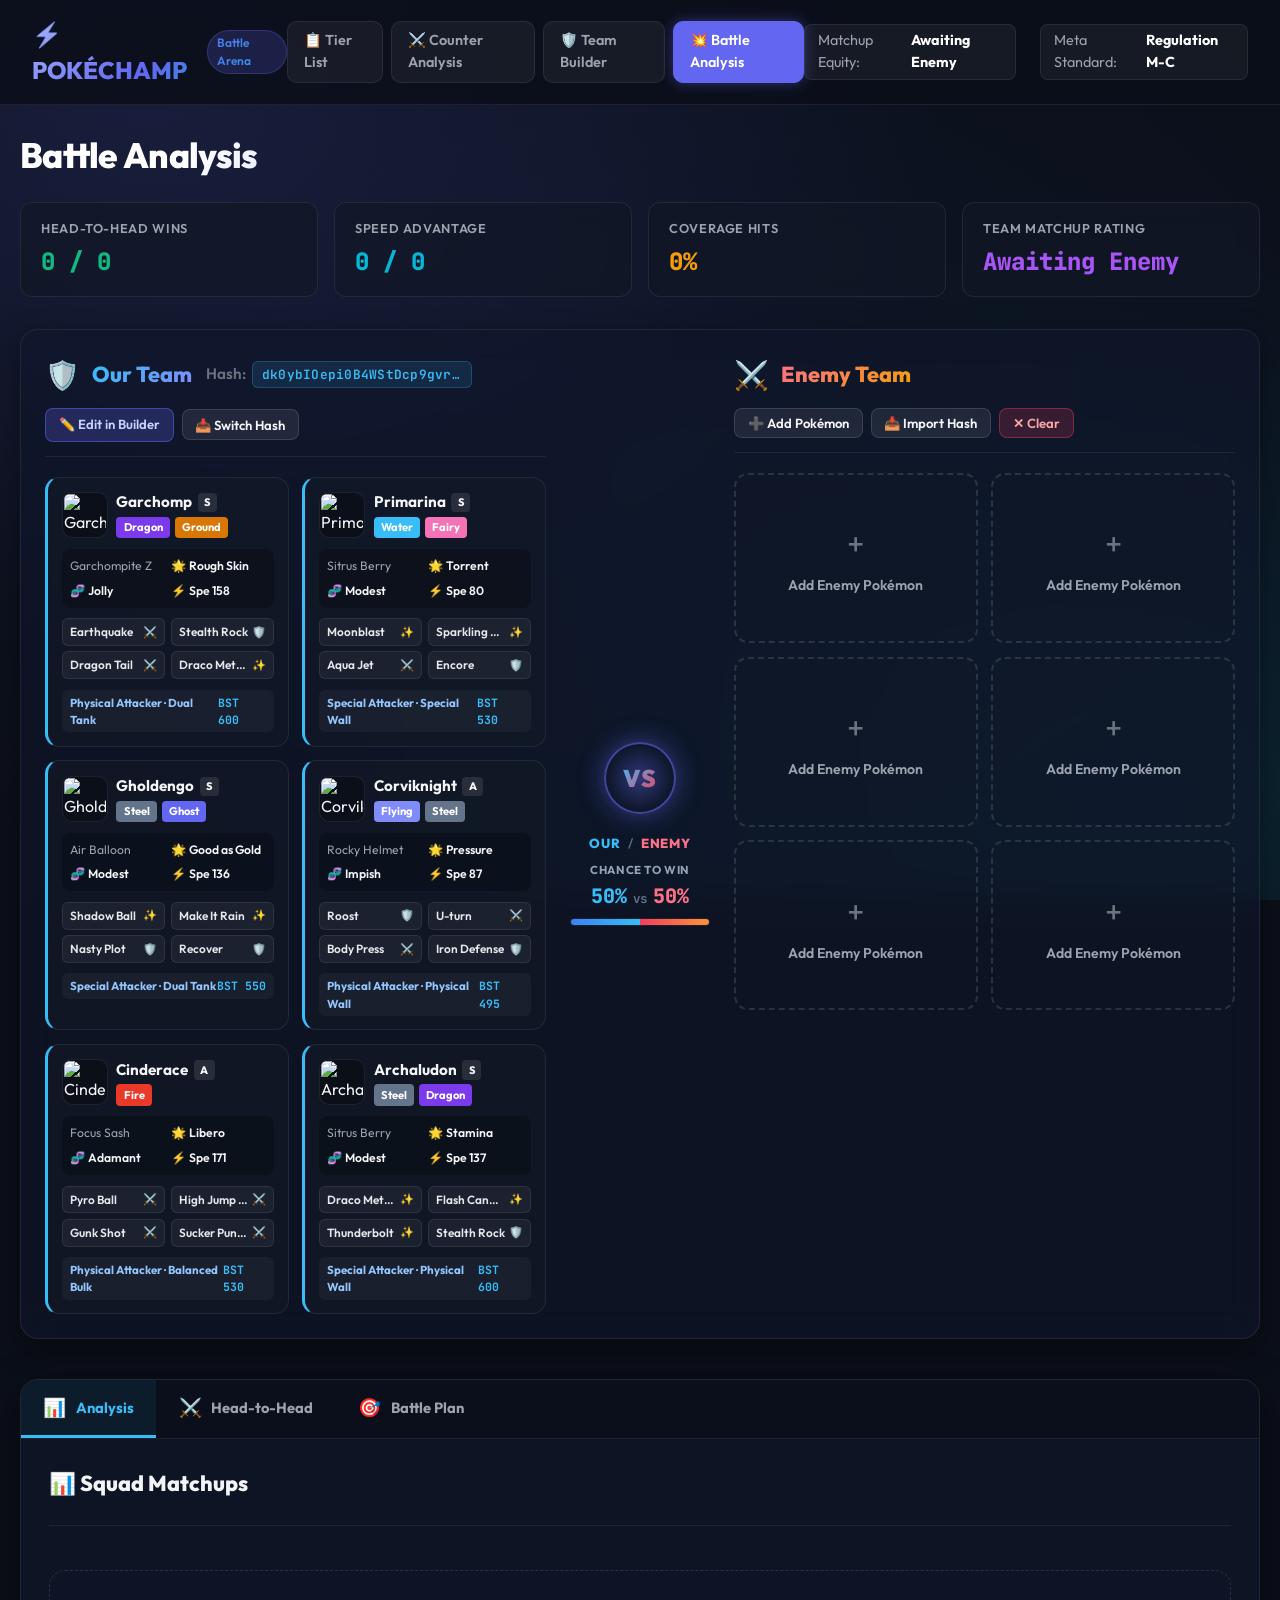
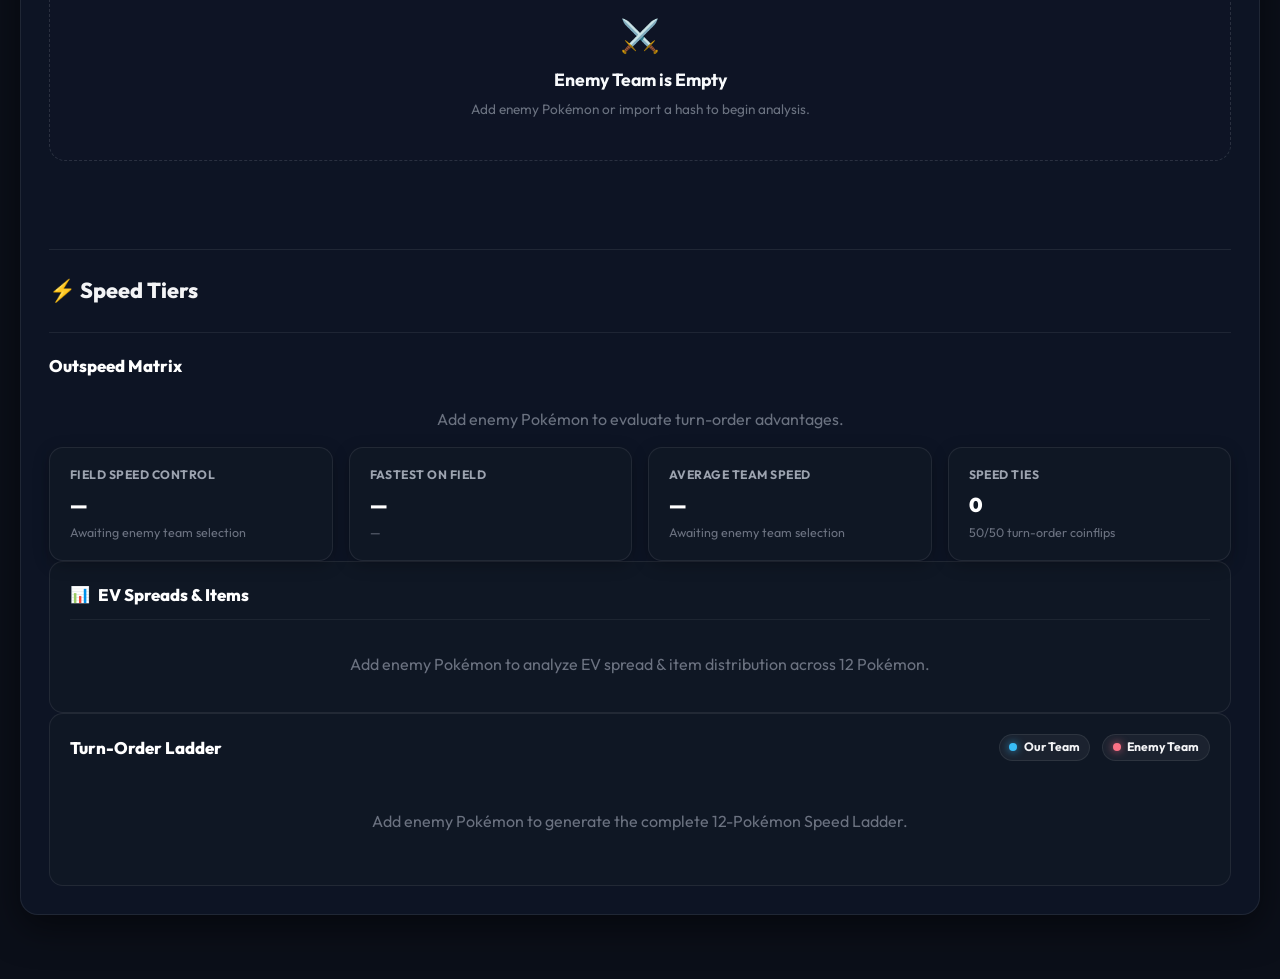
==== commit da721f9b: "feat: battle tracker, teammate ai coach, item sprites, and slot card layout alignment - Fix teambuil" ====
--- a/battle.html
+++ b/battle.html
@@ -429,12 +429,12 @@
           <div class="picker-type-pills" id="picker-type-pills">
             <button class="type-pill-btn active" data-type="ALL">ALL</button>
             <button class="type-pill-btn" data-type="Normal" style="--pill-color: #94a3b8;">NORMAL</button>
-            <button class="type-pill-btn" data-type="Fire" style="--pill-color: #f97316;">FIRE</button>
+            <button class="type-pill-btn" data-type="Fire" style="--pill-color: #ea3829;">FIRE</button>
             <button class="type-pill-btn" data-type="Water" style="--pill-color: #38bdf8;">WATER</button>
             <button class="type-pill-btn" data-type="Electric" style="--pill-color: #eab308;">ELECTRIC</button>
             <button class="type-pill-btn" data-type="Grass" style="--pill-color: #22c55e;">GRASS</button>
             <button class="type-pill-btn" data-type="Ice" style="--pill-color: #06b6d4;">ICE</button>
-            <button class="type-pill-btn" data-type="Fighting" style="--pill-color: #ef4444;">FIGHTING</button>
+            <button class="type-pill-btn" data-type="Fighting" style="--pill-color: #c22e28;">FIGHTING</button>
             <button class="type-pill-btn" data-type="Poison" style="--pill-color: #a855f7;">POISON</button>
             <button class="type-pill-btn" data-type="Ground" style="--pill-color: #d97706;">GROUND</button>
             <button class="type-pill-btn" data-type="Flying" style="--pill-color: #818cf8;">FLYING</button>
@@ -599,10 +599,9 @@
         <div class="key-form-group">
           <label for="select-gemini-model">Gemini Model</label>
           <select id="select-gemini-model" class="key-model-select">
-            <option value="gemini-3.1-flash-lite" selected>Gemini 3.1 Flash-Lite (Fastest · Recommended)</option>
-            <option value="gemini-3.6-flash">Gemini 3.6 Flash (Tactical Analysis)</option>
-            <option value="gemini-3.5-flash">Gemini 3.5 Flash (Deep reasoning)</option>
-            <option value="gemini-3.8-flash">Gemini 3.8 Flash (High Google traffic / Slow)</option>
+            <option value="gemini-3.8-flash" selected>Gemini 3.8 Flash (Flagship · Highest Reasoning · Best Strategy)</option>
+            <option value="gemini-3.6-flash">Gemini 3.6 Flash (High Performance · Deep Tactical)</option>
+            <option value="gemini-3.1-flash-lite">Gemini 3.1 Flash-Lite (Fastest · High Availability Fallback)</option>
           </select>
         </div>
 
@@ -631,6 +630,7 @@
 
   <!-- Scripts -->
   <script src="proto/team_serializer.js?v=3.0"></script>
+  <script src="item-sprites.js?v=1.0"></script>
   <script src="type-tooltip.js"></script>
   <script src="battle.js?v=3.8"></script>
 </body>
--- a/index.css
+++ b/index.css
@@ -709,7 +709,7 @@
 .frame-Ghost    { --type-glow: rgba(115, 87, 151, 0.45); }
 .frame-Grass    { --type-glow: rgba(122, 199, 76, 0.45); }
 .frame-Dark     { --type-glow: rgba(112, 87, 70, 0.45); }
-.frame-Fire     { --type-glow: rgba(238, 129, 48, 0.45); }
+.frame-Fire     { --type-glow: rgba(234, 56, 41, 0.45); }
 .frame-Electric { --type-glow: rgba(247, 208, 44, 0.45); }
 .frame-Rock     { --type-glow: rgba(182, 161, 54, 0.45); }
 .frame-Poison   { --type-glow: rgba(163, 62, 161, 0.45); }
@@ -728,7 +728,7 @@
 .type-Ghost    { background: #735797; }
 .type-Grass    { background: #7ac74c; color: #111; }
 .type-Dark     { background: #705746; }
-.type-Fire     { background: #ee8130; }
+.type-Fire     { background: #ea3829; }
 .type-Electric { background: #f7d02c; color: #111; }
 .type-Rock     { background: #b6a136; }
 .type-Poison   { background: #a33ea1; }
--- a/teambuilder.css
+++ b/teambuilder.css
@@ -95,8 +95,28 @@
 .hash-actions {
   display: flex;
   align-items: center;
-  gap: 0.6rem;
+  gap: 0.75rem;
   flex-wrap: wrap;
+}
+
+.hash-action-set {
+  display: flex;
+  align-items: center;
+  gap: 0.5rem;
+  flex-wrap: wrap;
+}
+
+.hash-action-divider {
+  width: 1px;
+  height: 24px;
+  background: rgba(255, 255, 255, 0.16);
+  flex-shrink: 0;
+}
+
+@media (max-width: 768px) {
+  .hash-action-divider {
+    display: none;
+  }
 }
 
 .btn-hash-action {
@@ -202,20 +222,20 @@
 /* 6-Slot Team Grid */
 .team-grid {
   display: grid;
-  grid-template-columns: repeat(3, 1fr);
+  grid-template-columns: repeat(3, minmax(0, 1fr));
   gap: 1.25rem;
   margin-bottom: 2.5rem;
 }
 
 @media (max-width: 1024px) {
   .team-grid {
-    grid-template-columns: repeat(2, 1fr);
+    grid-template-columns: repeat(2, minmax(0, 1fr));
   }
 }
 
 @media (max-width: 680px) {
   .team-grid {
-    grid-template-columns: 1fr;
+    grid-template-columns: minmax(0, 1fr);
   }
 }
 
@@ -310,7 +330,7 @@
 .slot-card-body,
 .slot-card-body-2col {
   display: grid;
-  grid-template-columns: 1.4fr 1fr;
+  grid-template-columns: minmax(0, 1fr) 130px;
   gap: 0.85rem;
   border-bottom: 1px solid rgba(255, 255, 255, 0.07);
   padding-bottom: 0.85rem;
@@ -351,6 +371,8 @@
   gap: 0.65rem;
   border-right: 1px solid rgba(255, 255, 255, 0.06);
   padding-right: 0.75rem;
+  min-width: 0;
+  overflow: hidden;
 }
 
 .slot-header-block {
@@ -361,6 +383,7 @@
   border-radius: 8px;
   padding: 0.2rem 0.35rem 0.2rem 0.1rem;
   transition: background 0.15s ease;
+  min-width: 0;
 }
 
 .slot-header-block:hover {
@@ -369,6 +392,10 @@
 
 .slot-header-block:hover .slot-card-name {
   color: #38bdf8;
+}
+
+.slot-header-block:hover .slot-name-sub {
+  color: #7dd3fc;
 }
 
 .slot-header-block:hover .slot-poke-sprite {
@@ -391,16 +418,41 @@
   gap: 0.25rem;
   flex: 1;
   min-width: 0;
+  overflow: hidden;
 }
 
 .slot-card-name {
-  font-size: 1.25rem;
+  font-size: 1.15rem;
   font-weight: 800;
   color: #fff;
-  line-height: 1.2;
+  line-height: 1.25;
   white-space: nowrap;
   overflow: hidden;
   text-overflow: ellipsis;
+  display: flex;
+  align-items: baseline;
+  gap: 0.3rem;
+  min-width: 0;
+}
+
+.slot-name-main {
+  white-space: nowrap;
+  overflow: hidden;
+  text-overflow: ellipsis;
+  flex-shrink: 0;
+  max-width: 100%;
+  letter-spacing: -0.01em;
+}
+
+.slot-name-sub {
+  font-size: 0.78rem;
+  font-weight: 600;
+  color: #94a3b8;
+  white-space: nowrap;
+  overflow: hidden;
+  text-overflow: ellipsis;
+  flex-shrink: 1;
+  min-width: 0;
 }
 
 .slot-meta-chip {
@@ -548,38 +600,46 @@
   padding-top: 1.85rem;
   padding-bottom: 0.25rem;
   gap: 0.42rem;
+  min-width: 130px;
+  width: 130px;
+  flex-shrink: 0;
 }
 
 .slot-stat-row {
   display: flex;
   align-items: center;
   justify-content: space-between;
-  gap: 0.4rem;
+  gap: 0.35rem;
   font-family: 'JetBrains Mono', monospace;
-  font-size: 0.8rem;
+  font-size: 0.78rem;
+  white-space: nowrap;
 }
 
 .slot-stat-name {
-  width: 32px;
+  width: 40px;
+  flex-shrink: 0;
   font-weight: 700;
   text-align: left;
-  letter-spacing: 0.03em;
+  letter-spacing: 0.02em;
+  white-space: nowrap;
 }
 
 .slot-stat-sp-box {
-  width: 42px;
-  padding: 0.15rem 0.3rem;
+  width: 38px;
+  flex-shrink: 0;
+  padding: 0.15rem 0.25rem;
   border-radius: 6px;
   text-align: center;
-  font-size: 0.82rem;
+  font-size: 0.8rem;
   transition: all 0.2s ease;
   border: 1px solid rgba(255, 255, 255, 0.08);
 }
 
 .slot-stat-final {
-  width: 38px;
+  width: 36px;
+  flex-shrink: 0;
   text-align: right;
-  font-size: 0.85rem;
+  font-size: 0.84rem;
   font-weight: 600;
 }
 
@@ -1618,98 +1678,556 @@
   pointer-events: none;
 }
 
-/* Teammates Recommendations */
+/* Teammates Header Controls */
+.teammate-pane-header {
+  display: flex;
+  justify-content: space-between;
+  align-items: center;
+  flex-wrap: wrap;
+  gap: 1rem;
+  margin-bottom: 1.25rem;
+}
+
+.teammate-pane-left {
+  display: flex;
+  align-items: center;
+  gap: 0.85rem;
+  flex-wrap: wrap;
+}
+
+.teammate-ai-status-pill {
+  display: inline-flex;
+  align-items: center;
+  gap: 0.5rem;
+  background: rgba(15, 23, 42, 0.7);
+  border: 1px solid rgba(255, 255, 255, 0.15);
+  padding: 0.35rem 0.8rem;
+  border-radius: 9999px;
+  font-size: 0.78rem;
+  font-weight: 700;
+  color: #e2e8f0;
+  cursor: pointer;
+  transition: all 0.2s ease;
+  user-select: none;
+}
+
+.teammate-ai-status-pill:hover {
+  background: rgba(30, 41, 59, 0.95);
+  border-color: rgba(255, 255, 255, 0.3);
+  color: #ffffff;
+}
+
+.status-indicator-dot {
+  width: 8px;
+  height: 8px;
+  border-radius: 50%;
+  display: inline-block;
+}
+
+.status-indicator-dot.dot-online {
+  background: #22c55e;
+  box-shadow: 0 0 8px #22c55e;
+}
+
+.status-indicator-dot.dot-offline {
+  background: #94a3b8;
+}
+
+.teammate-pane-controls {
+  display: flex;
+  align-items: center;
+  gap: 0.6rem;
+}
+
+.btn-ai-trigger {
+  background: linear-gradient(135deg, #0284c7, #38bdf8) !important;
+  color: #ffffff !important;
+  font-weight: 800 !important;
+  border: none !important;
+  padding: 0.45rem 0.95rem;
+  border-radius: 8px;
+  cursor: pointer;
+  box-shadow: 0 0 16px rgba(56, 189, 248, 0.35);
+  transition: all 0.2s ease;
+  font-size: 0.82rem;
+  display: inline-flex;
+  align-items: center;
+  gap: 0.4rem;
+}
+
+.btn-ai-trigger:hover {
+  transform: translateY(-1px);
+  box-shadow: 0 0 22px rgba(56, 189, 248, 0.55);
+}
+
+.btn-ai-trigger:disabled {
+  opacity: 0.6;
+  cursor: not-allowed;
+  transform: none;
+}
+
+/* Teammates Recommendations Grid & Cards */
 .teammates-recommend-grid {
   display: grid;
-  grid-template-columns: repeat(auto-fit, minmax(280px, 1fr));
-  gap: 1rem;
+  grid-template-columns: repeat(auto-fit, minmax(320px, 1fr));
+  gap: 1.25rem;
 }
 
 .teammate-card {
-  background: rgba(15, 23, 42, 0.6);
+  background: linear-gradient(135deg, rgba(15, 23, 42, 0.85) 0%, rgba(30, 41, 59, 0.7) 100%);
   border: 1px solid var(--border-card);
-  border-radius: 12px;
-  padding: 1.15rem;
+  border-radius: 14px;
+  padding: 1.2rem;
   display: flex;
   flex-direction: column;
   justify-content: space-between;
-  gap: 0.8rem;
-  transition: all 0.2s ease;
+  gap: 0.85rem;
+  transition: all 0.25s cubic-bezier(0.16, 1, 0.3, 1);
+  position: relative;
+  overflow: hidden;
 }
 
 .teammate-card:hover {
-  transform: translateY(-2px);
-  border-color: rgba(99, 102, 241, 0.35);
-}
-
-.teammate-top {
+  transform: translateY(-3px);
+  border-color: rgba(99, 102, 241, 0.45);
+  box-shadow: 0 10px 28px rgba(0, 0, 0, 0.35);
+}
+
+.teammate-card.ai-card-glow {
+  border-color: rgba(56, 189, 248, 0.45);
+  box-shadow: 0 0 20px rgba(56, 189, 248, 0.12);
+}
+
+.teammate-card.ai-card-glow:hover {
+  border-color: #38bdf8;
+  box-shadow: 0 0 28px rgba(56, 189, 248, 0.25);
+}
+
+/* Card Header */
+.teammate-card-header {
   display: flex;
   justify-content: space-between;
-  align-items: center;
+  align-items: flex-start;
+  gap: 0.75rem;
 }
 
 .teammate-header-left {
   display: flex;
   align-items: center;
-  gap: 0.55rem;
+  gap: 0.75rem;
+}
+
+.teammate-sprite-frame {
+  width: 48px;
+  height: 48px;
+  background: rgba(15, 23, 42, 0.7);
+  border: 1px solid var(--border-card);
+  border-radius: 10px;
+  display: flex;
+  align-items: center;
+  justify-content: center;
+  flex-shrink: 0;
+  box-shadow: 0 4px 10px rgba(0, 0, 0, 0.25);
 }
 
 .teammate-sprite {
-  width: 36px;
-  height: 36px;
+  width: 42px;
+  height: 42px;
   object-fit: contain;
   image-rendering: pixelated;
-  flex-shrink: 0;
+}
+
+.teammate-meta-info {
+  display: flex;
+  flex-direction: column;
+  gap: 0.25rem;
+}
+
+.teammate-name-row {
+  display: flex;
+  align-items: center;
+  gap: 0.45rem;
+  flex-wrap: wrap;
 }
 
 .teammate-name {
-  font-size: 1.05rem;
-  font-weight: 700;
-  color: #fff;
-}
-
-.teammate-synergy {
+  font-size: 1.15rem;
+  font-weight: 800;
+  color: #ffffff;
+  line-height: 1.2;
+}
+
+.teammate-role-tag {
+  font-size: 0.68rem;
+  font-weight: 700;
+  padding: 0.15rem 0.45rem;
+  border-radius: 4px;
+  letter-spacing: 0.02em;
+}
+
+.teammate-role-tag.role-special {
+  background: rgba(168, 85, 247, 0.18);
+  border: 1px solid rgba(168, 85, 247, 0.35);
+  color: #e9d5ff;
+}
+
+.teammate-role-tag.role-physical {
+  background: rgba(249, 115, 22, 0.18);
+  border: 1px solid rgba(249, 115, 22, 0.35);
+  color: #fed7aa;
+}
+
+.teammate-role-tag.role-wall {
+  background: rgba(16, 185, 129, 0.18);
+  border: 1px solid rgba(16, 185, 129, 0.35);
+  color: #a7f3d0;
+}
+
+.teammate-role-tag.role-pivot {
+  background: rgba(6, 182, 212, 0.18);
+  border: 1px solid rgba(6, 182, 212, 0.35);
+  color: #a5f3fc;
+}
+
+.teammate-type-badges {
+  display: flex;
+  gap: 0.3rem;
+  flex-wrap: wrap;
+}
+
+.teammate-score-pill {
   font-size: 0.75rem;
   font-family: 'JetBrains Mono', monospace;
+  font-weight: 800;
   color: #34d399;
-  background: rgba(16, 185, 129, 0.15);
-  padding: 0.15rem 0.45rem;
-  border-radius: 5px;
-  font-weight: 700;
-}
-
-.teammate-reasons-list {
-  display: flex;
-  flex-direction: column;
+  background: rgba(16, 185, 129, 0.12);
+  border: 1px solid rgba(16, 185, 129, 0.28);
+  padding: 0.2rem 0.55rem;
+  border-radius: 6px;
+  white-space: nowrap;
+}
+
+.teammate-score-pill.ai-badge {
+  color: #38bdf8;
+  background: rgba(56, 189, 248, 0.15);
+  border-color: rgba(56, 189, 248, 0.35);
+}
+
+/* Replacement & Target Banners */
+.teammate-replacement-banner {
+  background: linear-gradient(135deg, rgba(168, 85, 247, 0.12) 0%, rgba(99, 102, 241, 0.08) 100%);
+  border: 1px solid rgba(168, 85, 247, 0.3);
+  border-radius: 8px;
+  padding: 0.6rem 0.8rem;
+  display: flex;
+  flex-direction: column;
+  gap: 0.25rem;
+}
+
+.replacement-header {
+  display: flex;
+  align-items: center;
+  gap: 0.4rem;
+  font-size: 0.82rem;
+  color: #d8b4fe;
+  font-weight: 700;
+}
+
+.replacement-header strong {
+  color: #ffffff;
+}
+
+.replacement-desc {
+  font-size: 0.74rem;
+  color: #cbd5e1;
+  line-height: 1.35;
+}
+
+.teammate-slot-target-banner {
+  background: linear-gradient(135deg, rgba(16, 185, 129, 0.12) 0%, rgba(6, 182, 212, 0.08) 100%);
+  border: 1px solid rgba(16, 185, 129, 0.3);
+  border-radius: 8px;
+  padding: 0.55rem 0.8rem;
+  display: flex;
+  align-items: center;
+  gap: 0.4rem;
+  font-size: 0.82rem;
+  color: #86efac;
+  font-weight: 600;
+}
+
+.teammate-slot-target-banner strong {
+  color: #ffffff;
+}
+
+/* Recommended Moves Section */
+.teammate-moves-section {
+  display: flex;
+  flex-direction: column;
+  gap: 0.4rem;
+}
+
+.teammate-moves-header {
+  font-size: 0.74rem;
+  font-weight: 700;
+  text-transform: uppercase;
+  letter-spacing: 0.04em;
+  color: var(--text-dim);
+}
+
+.teammate-moves-grid {
+  display: grid;
+  grid-template-columns: repeat(2, 1fr);
+  gap: 0.4rem;
+}
+
+.teammate-move-pill {
+  display: flex;
+  align-items: center;
   gap: 0.35rem;
-  margin: 0.6rem 0;
-}
-
-.teammate-reason-item {
+  background: rgba(255, 255, 255, 0.04);
+  border: 1px solid rgba(255, 255, 255, 0.08);
+  border-radius: 6px;
+  padding: 0.3rem 0.5rem;
+  font-size: 0.74rem;
+  cursor: pointer;
+  transition: all 0.2s ease;
+}
+
+.teammate-move-pill:hover {
+  background: rgba(255, 255, 255, 0.08);
+  border-color: rgba(255, 255, 255, 0.2);
+}
+
+.move-cat-sym {
+  font-size: 0.7rem;
+  opacity: 0.85;
+}
+
+.move-type-badge {
+  font-size: 0.62rem;
+  font-weight: 700;
+  color: #ffffff;
+  padding: 0.1rem 0.35rem;
+  border-radius: 3px;
+  text-transform: uppercase;
+  letter-spacing: 0.02em;
+}
+
+.move-name-text {
+  font-weight: 600;
+  color: #e2e8f0;
+  overflow: hidden;
+  text-overflow: ellipsis;
+  white-space: nowrap;
+}
+
+/* Strategic Reasons List */
+.teammate-strategic-reasons {
+  display: flex;
+  flex-direction: column;
+  gap: 0.35rem;
+  margin: 0.2rem 0;
+}
+
+.strategic-reason-item {
+  display: flex;
+  align-items: flex-start;
+  gap: 0.45rem;
+  font-size: 0.76rem;
+  color: var(--text-muted);
+  line-height: 1.35;
+}
+
+.reason-icon {
   font-size: 0.75rem;
-  color: var(--text-muted);
-  display: flex;
-  align-items: flex-start;
-  gap: 0.4rem;
-  line-height: 1.35;
-}
-
-.btn-add-teammate {
+  flex-shrink: 0;
+  margin-top: 0.05rem;
+}
+
+.reason-text strong {
+  color: #e2e8f0;
+}
+
+/* Action Button */
+.btn-apply-teammate {
   width: 100%;
-  background: rgba(99, 102, 241, 0.2);
-  border: 1px solid rgba(99, 102, 241, 0.35);
-  color: #fff;
-  padding: 0.45rem;
+  padding: 0.55rem 0.85rem;
   border-radius: 8px;
   font-size: 0.82rem;
-  font-weight: 600;
+  font-weight: 700;
   cursor: pointer;
   transition: all 0.2s ease;
   font-family: inherit;
-}
-
-.btn-add-teammate:hover {
-  background: var(--primary);
+  display: flex;
+  align-items: center;
+  justify-content: center;
+  gap: 0.45rem;
+  border: none;
+}
+
+.btn-apply-teammate.btn-replace-action {
+  background: linear-gradient(135deg, rgba(168, 85, 247, 0.35), rgba(99, 102, 241, 0.45));
+  border: 1px solid rgba(168, 85, 247, 0.5);
+  color: #ffffff;
+}
+
+.btn-apply-teammate.btn-replace-action:hover {
+  background: linear-gradient(135deg, rgba(168, 85, 247, 0.6), rgba(99, 102, 241, 0.7));
+  border-color: #c084fc;
+  box-shadow: 0 0 16px rgba(168, 85, 247, 0.35);
+  transform: translateY(-1px);
+}
+
+.btn-apply-teammate.btn-add-action {
+  background: linear-gradient(135deg, rgba(16, 185, 129, 0.3), rgba(6, 182, 212, 0.4));
+  border: 1px solid rgba(16, 185, 129, 0.45);
+  color: #ffffff;
+}
+
+.btn-apply-teammate.btn-add-action:hover {
+  background: linear-gradient(135deg, rgba(16, 185, 129, 0.55), rgba(6, 182, 212, 0.65));
+  border-color: #34d399;
+  box-shadow: 0 0 16px rgba(16, 185, 129, 0.35);
+  transform: translateY(-1px);
+}
+
+/* Gemini Key Modal Styles */
+.modal-key-card {
+  max-width: 580px;
+  width: 95%;
+  background: linear-gradient(135deg, #101726 0%, #1e293b 100%);
+  border: 1px solid rgba(255, 255, 255, 0.12);
+  border-radius: 16px;
+  box-shadow: 0 20px 40px rgba(0, 0, 0, 0.6);
+  overflow: hidden;
+}
+
+.key-modal-body {
+  display: flex;
+  flex-direction: column;
+  gap: 1.25rem;
+  padding: 1.5rem 1.75rem;
+}
+
+.key-security-note {
+  display: flex;
+  gap: 0.75rem;
+  align-items: flex-start;
+  background: rgba(16, 185, 129, 0.1);
+  border: 1px solid rgba(16, 185, 129, 0.25);
+  border-radius: 10px;
+  padding: 0.85rem 1rem;
+  font-size: 0.84rem;
+  color: #a7f3d0;
+  line-height: 1.45;
+}
+
+.key-security-note strong {
+  color: #34d399;
+  display: block;
+  margin-bottom: 0.15rem;
+}
+
+.key-form-group {
+  display: flex;
+  flex-direction: column;
+  gap: 0.4rem;
+}
+
+.key-form-group label {
+  font-size: 0.85rem;
+  font-weight: 800;
+  color: #e2e8f0;
+}
+
+.key-input-wrapper {
+  position: relative;
+  display: flex;
+  align-items: center;
+}
+
+.key-input-wrapper input {
+  width: 100%;
+  padding-right: 2.75rem;
+}
+
+.btn-toggle-key-visibility {
+  position: absolute;
+  right: 0.75rem;
+  background: none;
+  border: none;
+  font-size: 1.1rem;
+  cursor: pointer;
+  opacity: 0.7;
+  transition: opacity 0.2s;
+}
+
+.btn-toggle-key-visibility:hover {
+  opacity: 1;
+}
+
+.key-model-select {
+  background: rgba(15, 23, 42, 0.8);
+  border: 1px solid rgba(255, 255, 255, 0.15);
+  border-radius: 10px;
+  color: #ffffff;
+  padding: 0.65rem 0.95rem;
+  font-size: 0.88rem;
+  font-family: inherit;
+  outline: none;
+}
+
+.key-help-box {
+  background: rgba(255, 255, 255, 0.03);
+  border: 1px solid rgba(255, 255, 255, 0.08);
+  border-radius: 10px;
+  padding: 0.85rem 1rem;
+  font-size: 0.82rem;
+  color: var(--text-dim);
+}
+
+.key-help-box .help-title {
+  color: #e2e8f0;
+  font-weight: 700;
+  margin-bottom: 0.4rem;
+}
+
+.key-help-box .help-steps {
+  padding-left: 1.25rem;
+  margin: 0;
+  display: flex;
+  flex-direction: column;
+  gap: 0.25rem;
+}
+
+.key-test-feedback {
+  padding: 0.65rem 0.95rem;
+  border-radius: 8px;
+  font-size: 0.84rem;
+  font-weight: 600;
+}
+
+.key-test-feedback.success {
+  background: rgba(16, 185, 129, 0.15);
+  border: 1px solid rgba(16, 185, 129, 0.35);
+  color: #34d399;
+}
+
+.key-test-feedback.error {
+  background: rgba(244, 63, 94, 0.15);
+  border: 1px solid rgba(244, 63, 94, 0.35);
+  color: #fb7185;
+}
+
+.editor-modal-footer {
+  display: flex;
+  justify-content: flex-end;
+  align-items: center;
+  gap: 0.6rem;
+  padding: 1rem 1.75rem;
+  background: rgba(0, 0, 0, 0.25);
+  border-top: 1px solid rgba(255, 255, 255, 0.08);
 }
 
 /* Picker Modal */
--- a/battle.css
+++ b/battle.css
@@ -4993,4 +4993,540 @@
   transform: none;
 }
 
-
+/* ==========================================================================
+   LIVE IN-BATTLE BOARD STATE TRACKER
+   ========================================================================== */
+
+.battle-tracker-card {
+  background: linear-gradient(135deg, rgba(15, 23, 42, 0.88) 0%, rgba(30, 41, 59, 0.78) 100%);
+  border: 1px solid rgba(56, 189, 248, 0.22);
+  border-radius: 14px;
+  padding: 1rem;
+  margin-bottom: 1.15rem;
+  box-shadow: 0 8px 24px rgba(0, 0, 0, 0.35);
+  backdrop-filter: blur(8px);
+}
+
+.tracker-top-bar {
+  display: flex;
+  justify-content: space-between;
+  align-items: center;
+  flex-wrap: wrap;
+  gap: 0.75rem;
+  padding-bottom: 0.75rem;
+  border-bottom: 1px solid rgba(255, 255, 255, 0.08);
+  margin-bottom: 0.85rem;
+}
+
+.tracker-top-info {
+  display: flex;
+  flex-direction: column;
+  gap: 0.2rem;
+}
+
+.tracker-card-label {
+  font-size: 0.72rem;
+  font-weight: 800;
+  text-transform: uppercase;
+  letter-spacing: 0.06em;
+  color: #38bdf8;
+}
+
+.tracker-matchup-pill {
+  font-size: 0.88rem;
+  color: #f8fafc;
+  display: flex;
+  align-items: center;
+  gap: 0.4rem;
+  font-weight: 600;
+  flex-wrap: wrap;
+}
+
+.duel-label {
+  color: #94a3b8;
+  font-size: 0.76rem;
+  text-transform: uppercase;
+  letter-spacing: 0.04em;
+  font-weight: 700;
+}
+
+.duel-mon.duel-our {
+  color: #38bdf8;
+  font-weight: 800;
+}
+
+.duel-mon.duel-enemy {
+  color: #f87171;
+  font-weight: 800;
+}
+
+.duel-vs {
+  color: #64748b;
+  font-size: 0.72rem;
+  text-transform: uppercase;
+  font-weight: 800;
+}
+
+.duel-waiting {
+  color: #64748b;
+  font-style: italic;
+  font-size: 0.82rem;
+}
+
+.tracker-top-actions {
+  display: flex;
+  align-items: center;
+  gap: 0.65rem;
+  flex-wrap: wrap;
+}
+
+.score-pills-wrap {
+  display: flex;
+  align-items: center;
+  gap: 0.45rem;
+  background: rgba(0, 0, 0, 0.45);
+  padding: 0.25rem 0.65rem;
+  border-radius: 999px;
+  border: 1px solid rgba(255, 255, 255, 0.09);
+}
+
+.score-pill.our-score {
+  color: #38bdf8;
+  font-size: 0.78rem;
+  font-weight: 700;
+}
+
+.score-pill.enemy-score {
+  color: #f87171;
+  font-size: 0.78rem;
+  font-weight: 700;
+}
+
+.score-vs-divider {
+  color: #64748b;
+  font-size: 0.75rem;
+  font-weight: 700;
+}
+
+.score-status-badge {
+  font-size: 0.7rem;
+  padding: 0.12rem 0.45rem;
+  border-radius: 6px;
+  font-weight: 800;
+}
+
+.score-advantage {
+  background: rgba(16, 185, 129, 0.2);
+  color: #34d399;
+  border: 1px solid rgba(16, 185, 129, 0.4);
+}
+
+.score-disadvantage {
+  background: rgba(239, 68, 68, 0.2);
+  color: #f87171;
+  border: 1px solid rgba(239, 68, 68, 0.4);
+}
+
+.score-even {
+  background: rgba(148, 163, 184, 0.15);
+  color: #cbd5e1;
+}
+
+.score-victory {
+  background: rgba(245, 158, 11, 0.25);
+  color: #fbbf24;
+  border: 1px solid rgba(245, 158, 11, 0.5);
+}
+
+.btn-tracker-reset {
+  background: rgba(255, 255, 255, 0.06);
+  border: 1px solid rgba(255, 255, 255, 0.14);
+  color: #94a3b8;
+  font-size: 0.72rem;
+  padding: 0.3rem 0.65rem;
+  border-radius: 8px;
+  cursor: pointer;
+  transition: all 0.2s ease;
+  font-family: inherit;
+  font-weight: 700;
+}
+
+.btn-tracker-reset:hover {
+  background: rgba(255, 255, 255, 0.14);
+  color: #ffffff;
+  border-color: rgba(255, 255, 255, 0.28);
+}
+
+/* Lineup Selection Strip */
+.tracker-lineup-selector {
+  margin-bottom: 0.85rem;
+  padding-bottom: 0.85rem;
+  border-bottom: 1px solid rgba(255, 255, 255, 0.06);
+}
+
+.tracker-selector-label-row {
+  display: flex;
+  justify-content: space-between;
+  align-items: center;
+  margin-bottom: 0.45rem;
+}
+
+.selector-title {
+  font-size: 0.76rem;
+  font-weight: 800;
+  color: #cbd5e1;
+  text-transform: uppercase;
+  letter-spacing: 0.04em;
+}
+
+.selector-counter {
+  font-size: 0.72rem;
+  font-weight: 800;
+  color: #38bdf8;
+  background: rgba(56, 189, 248, 0.14);
+  padding: 0.12rem 0.45rem;
+  border-radius: 6px;
+  border: 1px solid rgba(56, 189, 248, 0.28);
+}
+
+.tracker-roster-chips {
+  display: flex;
+  flex-wrap: wrap;
+  gap: 0.45rem;
+}
+
+.roster-chip-toggle {
+  display: flex;
+  align-items: center;
+  gap: 0.4rem;
+  background: rgba(15, 23, 42, 0.65);
+  border: 1px solid rgba(255, 255, 255, 0.1);
+  border-radius: 8px;
+  padding: 0.35rem 0.6rem;
+  cursor: pointer;
+  transition: all 0.2s ease;
+  color: #94a3b8;
+  font-family: inherit;
+}
+
+.roster-chip-toggle:hover {
+  border-color: rgba(56, 189, 248, 0.4);
+  color: #ffffff;
+  background: rgba(30, 41, 59, 0.85);
+  transform: translateY(-1px);
+}
+
+.roster-chip-toggle.selected {
+  background: linear-gradient(135deg, rgba(14, 165, 233, 0.25), rgba(37, 99, 235, 0.22));
+  border-color: #38bdf8;
+  color: #ffffff;
+  box-shadow: 0 0 10px rgba(56, 189, 248, 0.2);
+}
+
+.tracker-chip-sprite {
+  width: 22px;
+  height: 22px;
+  object-fit: contain;
+}
+
+.chip-name {
+  font-size: 0.78rem;
+  font-weight: 700;
+}
+
+.chip-status-tag {
+  font-size: 0.68rem;
+  padding: 0.08rem 0.35rem;
+  border-radius: 4px;
+  background: rgba(255, 255, 255, 0.08);
+  font-weight: 600;
+}
+
+.roster-chip-toggle.selected .chip-status-tag {
+  background: #0284c7;
+  color: #ffffff;
+  font-weight: 800;
+}
+
+/* Dual Column Grid: Our Side vs Opponent Side */
+.tracker-columns-grid {
+  display: grid;
+  grid-template-columns: repeat(auto-fit, minmax(280px, 1fr));
+  gap: 0.85rem;
+}
+
+.tracker-side-panel {
+  background: rgba(10, 15, 29, 0.55);
+  border: 1px solid rgba(255, 255, 255, 0.07);
+  border-radius: 10px;
+  padding: 0.75rem;
+  display: flex;
+  flex-direction: column;
+  gap: 0.5rem;
+}
+
+.tracker-side-panel.our-side {
+  border-left: 3px solid #38bdf8;
+}
+
+.tracker-side-panel.enemy-side {
+  border-left: 3px solid #f87171;
+}
+
+.tracker-panel-header {
+  display: flex;
+  justify-content: space-between;
+  align-items: center;
+  border-bottom: 1px solid rgba(255, 255, 255, 0.06);
+  padding-bottom: 0.4rem;
+}
+
+.panel-header-title {
+  font-size: 0.76rem;
+  font-weight: 800;
+  color: #e2e8f0;
+  text-transform: uppercase;
+  letter-spacing: 0.04em;
+}
+
+.panel-header-sub {
+  font-size: 0.72rem;
+  color: #94a3b8;
+  font-weight: 600;
+}
+
+.tracker-battlers-list {
+  display: flex;
+  flex-direction: column;
+  gap: 0.45rem;
+  max-height: 270px;
+  overflow-y: auto;
+  padding-right: 0.2rem;
+}
+
+.tracker-empty-note {
+  font-size: 0.78rem;
+  color: #64748b;
+  font-style: italic;
+  padding: 0.5rem 0.25rem;
+}
+
+/* Battler Cards inside Columns */
+.tracker-battler-card {
+  display: flex;
+  align-items: center;
+  justify-content: space-between;
+  gap: 0.5rem;
+  background: rgba(15, 23, 42, 0.75);
+  border: 1px solid rgba(255, 255, 255, 0.08);
+  border-radius: 8px;
+  padding: 0.4rem 0.6rem;
+  transition: all 0.2s ease;
+}
+
+.tracker-battler-card:hover {
+  background: rgba(30, 41, 59, 0.8);
+  border-color: rgba(255, 255, 255, 0.16);
+}
+
+.tracker-battler-card.active-battler {
+  border-color: #38bdf8;
+  background: linear-gradient(135deg, rgba(14, 165, 233, 0.18), rgba(30, 41, 59, 0.85));
+  box-shadow: 0 0 12px rgba(56, 189, 248, 0.2);
+}
+
+.tracker-battler-card.enemy-card.active-battler {
+  border-color: #f87171;
+  background: linear-gradient(135deg, rgba(239, 68, 68, 0.18), rgba(30, 41, 59, 0.85));
+  box-shadow: 0 0 12px rgba(239, 68, 68, 0.2);
+}
+
+.tracker-battler-card.fainted-battler {
+  opacity: 0.5;
+  background: rgba(15, 23, 42, 0.4);
+  border-color: rgba(255, 255, 255, 0.04);
+  filter: grayscale(0.75);
+}
+
+.battler-info {
+  display: flex;
+  align-items: center;
+  gap: 0.45rem;
+  min-width: 0;
+}
+
+.battler-sprite {
+  width: 26px;
+  height: 26px;
+  object-fit: contain;
+  flex-shrink: 0;
+}
+
+.battler-meta {
+  display: flex;
+  flex-direction: column;
+  min-width: 0;
+  gap: 0.1rem;
+}
+
+.battler-name {
+  font-size: 0.8rem;
+  font-weight: 700;
+  color: #f1f5f9;
+  white-space: nowrap;
+  overflow: hidden;
+  text-overflow: ellipsis;
+}
+
+.tracker-battler-card.fainted-battler .battler-name {
+  text-decoration: line-through;
+  color: #94a3b8;
+}
+
+/* Status Badges */
+.battler-badge {
+  font-size: 0.65rem;
+  font-weight: 700;
+  padding: 0.08rem 0.35rem;
+  border-radius: 4px;
+  display: inline-block;
+  width: fit-content;
+  text-transform: uppercase;
+  letter-spacing: 0.02em;
+}
+
+.badge-active {
+  background: rgba(16, 185, 129, 0.25);
+  color: #34d399;
+  border: 1px solid rgba(16, 185, 129, 0.4);
+}
+
+.badge-enemy-active {
+  background: rgba(239, 68, 68, 0.25);
+  color: #fca5a5;
+  border: 1px solid rgba(239, 68, 68, 0.4);
+}
+
+.badge-fainted {
+  background: rgba(100, 116, 139, 0.3);
+  color: #94a3b8;
+  border: 1px solid rgba(100, 116, 139, 0.4);
+}
+
+.badge-bench {
+  background: rgba(255, 255, 255, 0.06);
+  color: #94a3b8;
+}
+
+.badge-revealed {
+  background: rgba(245, 158, 11, 0.2);
+  color: #fbbf24;
+  border: 1px solid rgba(245, 158, 11, 0.35);
+}
+
+.badge-unseen {
+  background: rgba(255, 255, 255, 0.04);
+  color: #64748b;
+}
+
+/* Actions in Battler Card */
+.battler-actions {
+  display: flex;
+  align-items: center;
+  gap: 0.35rem;
+  flex-shrink: 0;
+}
+
+.btn-tracker-action {
+  font-size: 0.72rem;
+  font-weight: 700;
+  padding: 0.25rem 0.55rem;
+  border-radius: 6px;
+  cursor: pointer;
+  transition: all 0.15s ease;
+  border: none;
+  font-family: inherit;
+}
+
+.btn-field-toggle {
+  background: rgba(14, 165, 233, 0.18);
+  color: #38bdf8;
+  border: 1px solid rgba(14, 165, 233, 0.35);
+}
+
+.btn-field-toggle:hover {
+  background: #0ea5e9;
+  color: #ffffff;
+}
+
+.btn-field-toggle.enemy {
+  background: rgba(239, 68, 68, 0.18);
+  color: #fca5a5;
+  border: 1px solid rgba(239, 68, 68, 0.35);
+}
+
+.btn-field-toggle.enemy:hover {
+  background: #ef4444;
+  color: #ffffff;
+}
+
+.btn-faint-toggle {
+  background: rgba(255, 255, 255, 0.06);
+  color: #cbd5e1;
+  border: 1px solid rgba(255, 255, 255, 0.14);
+}
+
+.btn-faint-toggle:hover {
+  background: rgba(239, 68, 68, 0.25);
+  color: #fca5a5;
+  border-color: #ef4444;
+}
+
+.btn-faint-toggle.btn-revive {
+  background: rgba(16, 185, 129, 0.2);
+  color: #34d399;
+  border: 1px solid rgba(16, 185, 129, 0.4);
+}
+
+.btn-faint-toggle.btn-revive:hover {
+  background: #10b981;
+  color: #ffffff;
+}
+
+.active-field-indicator {
+  font-size: 0.72rem;
+  font-weight: 800;
+  color: #34d399;
+  padding: 0.2rem 0.45rem;
+  background: rgba(16, 185, 129, 0.15);
+  border-radius: 6px;
+  border: 1px solid rgba(16, 185, 129, 0.28);
+}
+
+.active-field-indicator.enemy-indicator {
+  color: #f87171;
+  background: rgba(239, 68, 68, 0.15);
+  border-color: rgba(239, 68, 68, 0.28);
+}
+
+.coach-msg-header {
+  display: flex;
+  align-items: center;
+  justify-content: space-between;
+  margin-bottom: 0.25rem;
+  gap: 0.5rem;
+}
+
+.coach-msg-duel-tag {
+  display: inline-block;
+  font-size: 0.68rem;
+  padding: 0.1rem 0.45rem;
+  border-radius: 4px;
+  background: rgba(255, 255, 255, 0.12);
+  color: #e2e8f0;
+  font-weight: 700;
+  border: 1px solid rgba(255, 255, 255, 0.15);
+}
+
+
+
